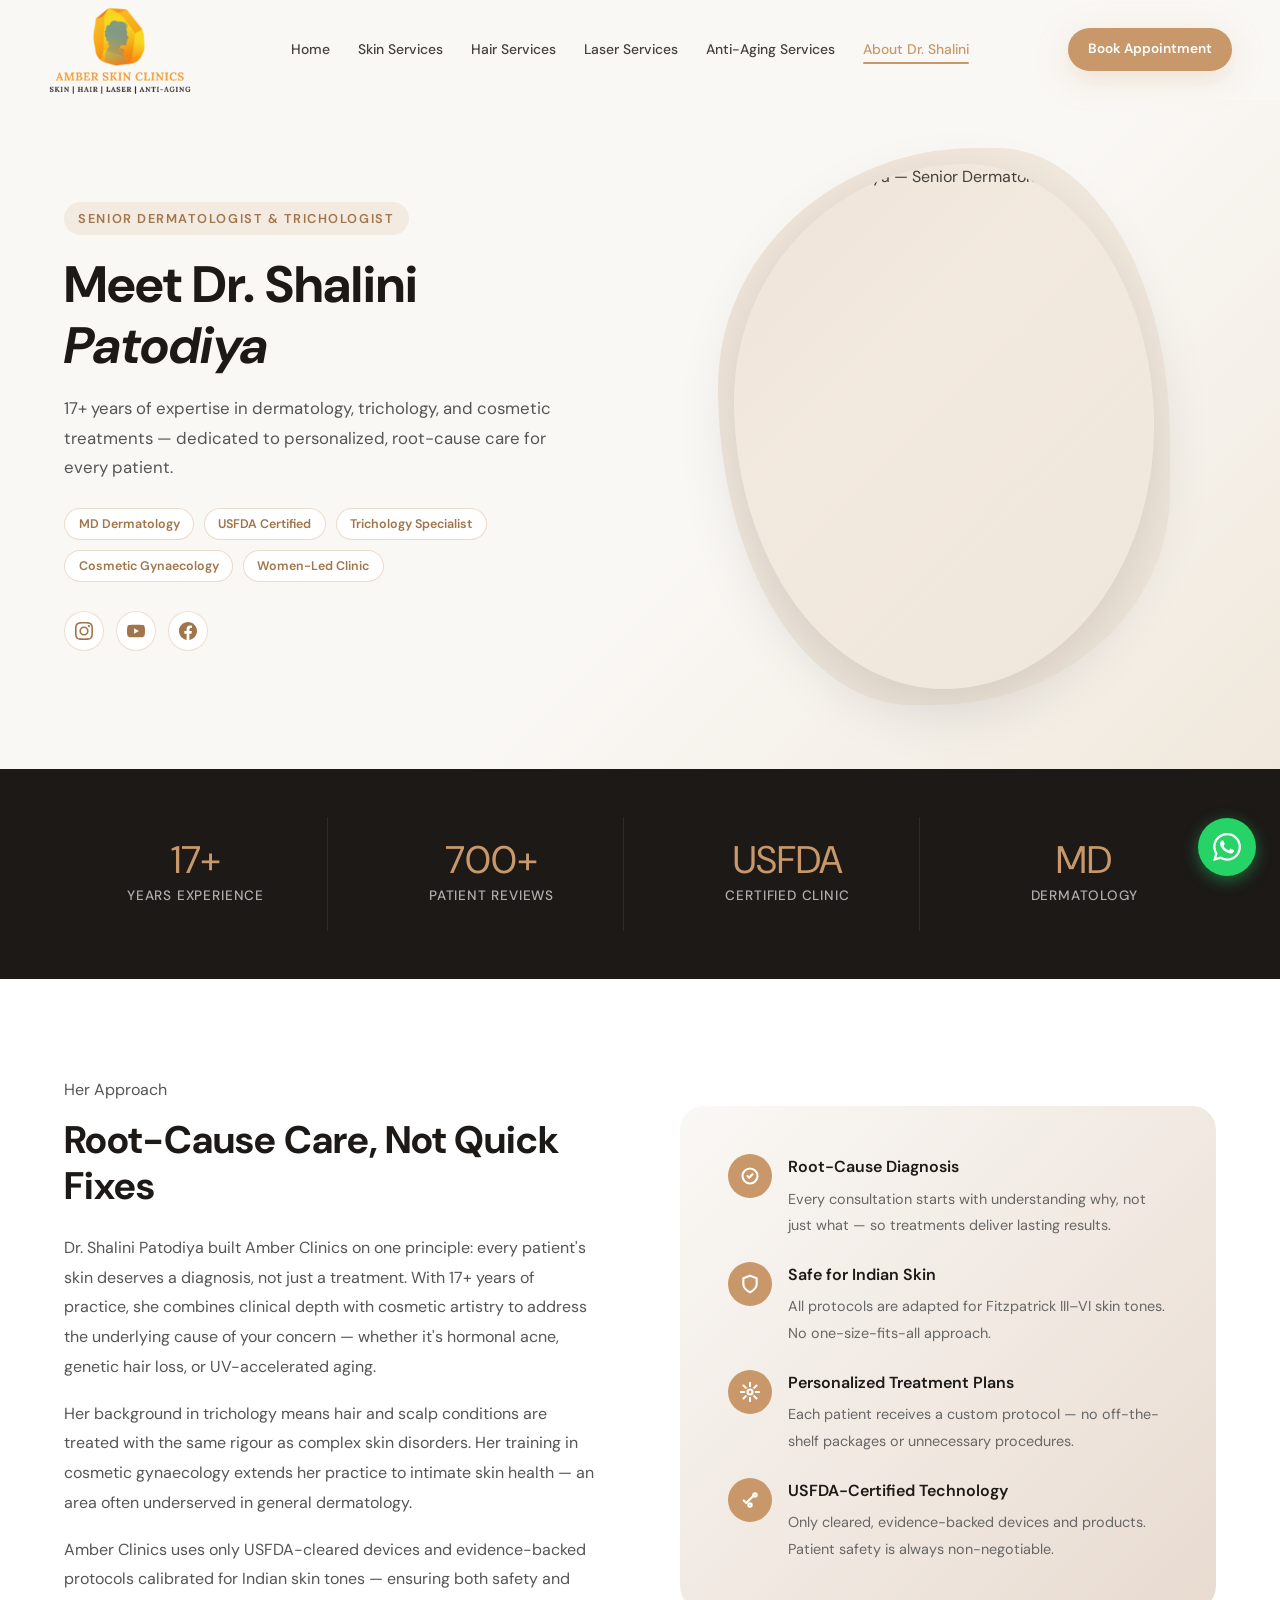
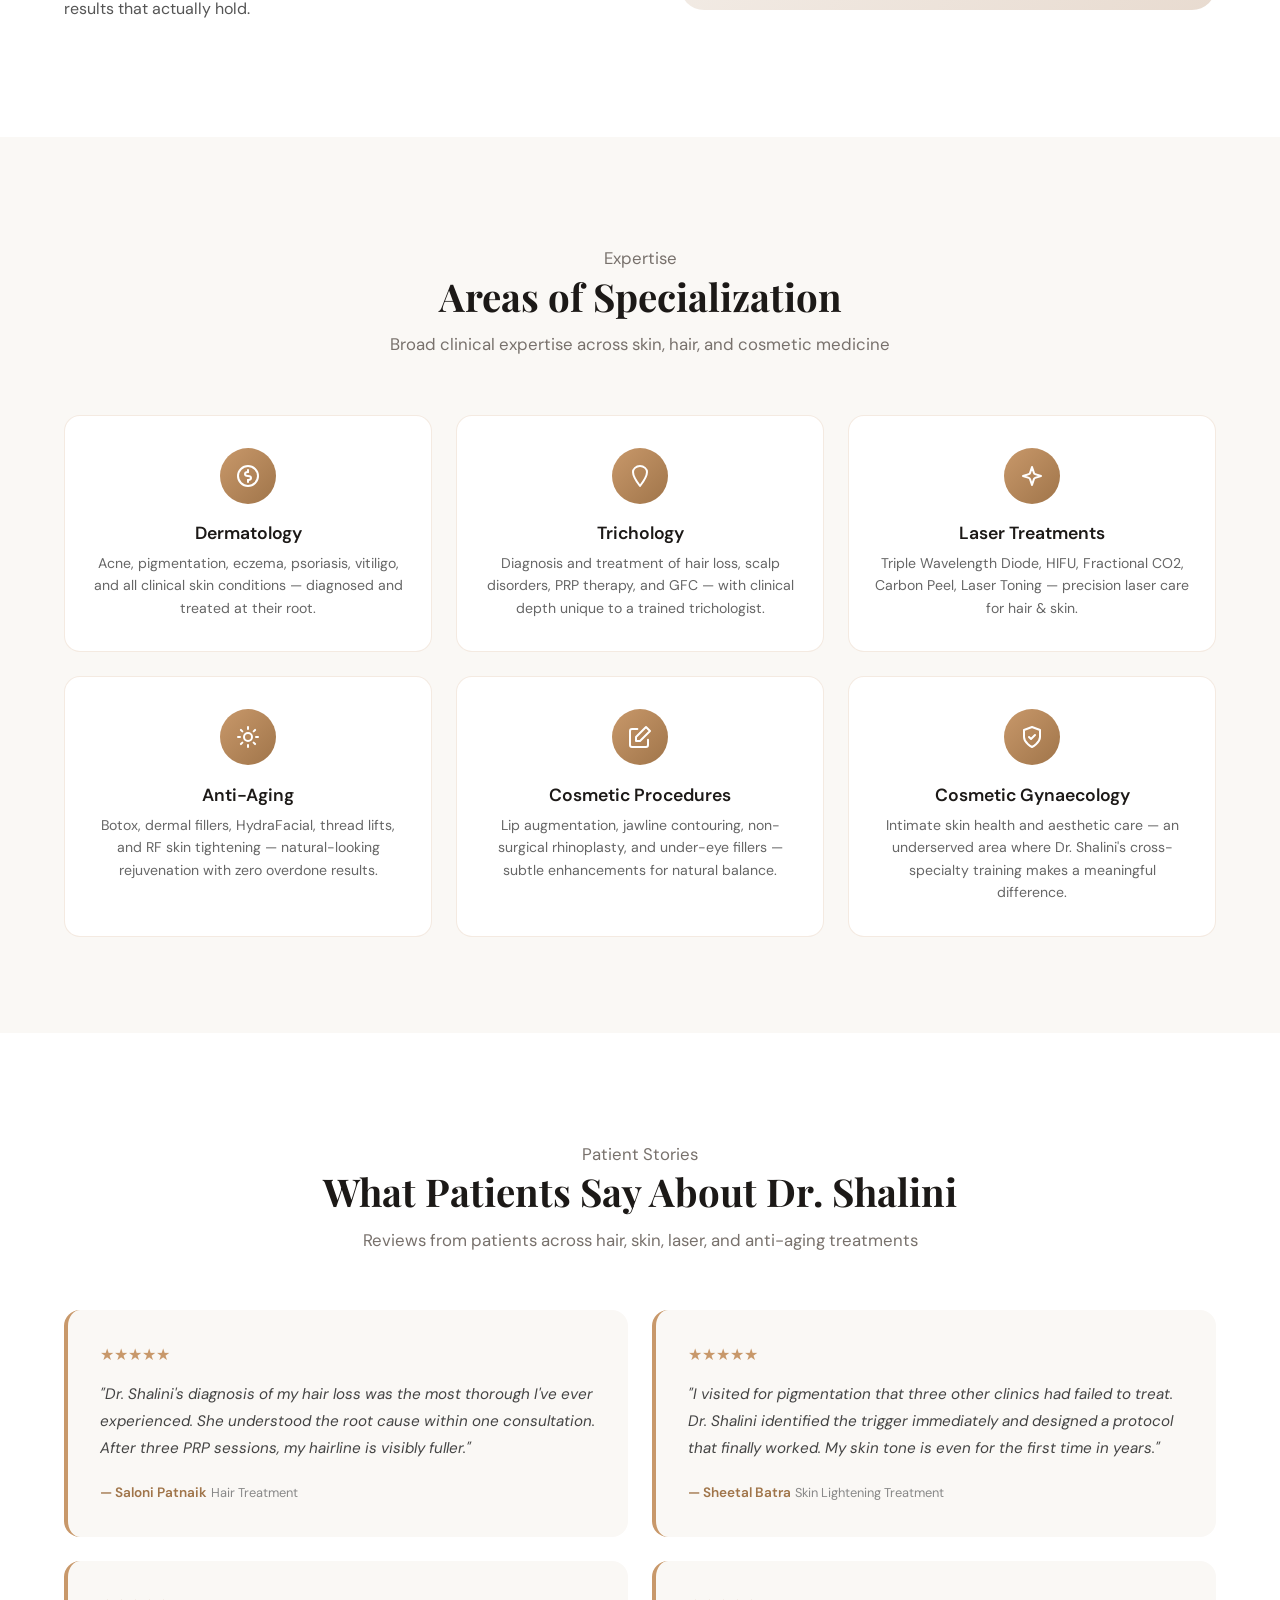
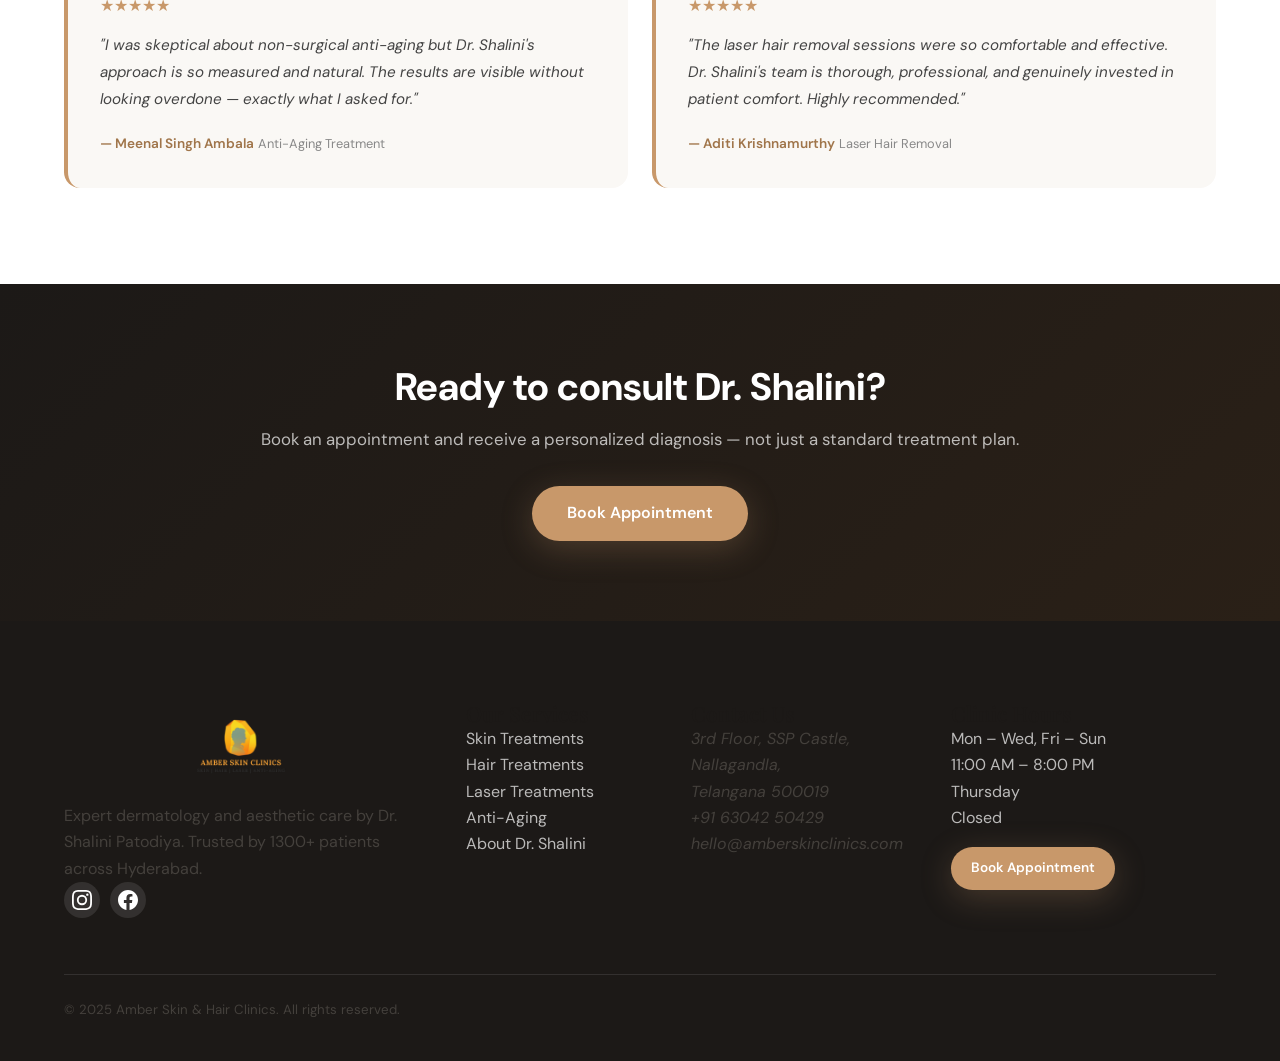
==== about-dr-shalini.html @ f7ef8b4b "Initial upload — Amber Skin & Hair Clinics Website V3 Full website with all HTML pages, Hero Section" ====
<!DOCTYPE html>
<html lang="en">
<head>
  <meta charset="UTF-8" />
  <meta name="viewport" content="width=device-width, initial-scale=1.0" />
  <title>About Dr. Shalini Patodiya — Senior Dermatologist | Amber Skin &amp; Hair Clinics</title>
  <meta name="description" content="Meet Dr. Shalini Patodiya — MD Dermatology, USFDA Certified, 17+ years experience. Senior Dermatologist &amp; Trichologist at Amber Skin &amp; Hair Clinics, Hyderabad." />
  <link rel="preconnect" href="https://fonts.googleapis.com" />
  <link rel="preconnect" href="https://fonts.gstatic.com" crossorigin />
  <link href="https://fonts.googleapis.com/css2?family=Playfair+Display:ital,wght@0,400;0,600;0,700;1,400&family=DM+Sans:wght@300;400;500;600&display=swap" rel="stylesheet" />
  <link rel="stylesheet" href="style.css" />
  <style>
    /* ── About Dr. Shalini page-specific styles ── */
    .about-hero {
      padding: calc(var(--nav-h) + 4rem) 0 5rem;
      background: linear-gradient(135deg, var(--cream) 60%, #f0e8dc 100%);
    }
    .about-hero .container {
      display: grid;
      grid-template-columns: 1fr 1fr;
      gap: 4rem;
      align-items: center;
    }
    .about-hero-text .hero-tag {
      display: inline-block;
      background: rgba(200,152,106,.15);
      color: var(--amber-deep);
      font-size: .8rem;
      font-weight: 600;
      letter-spacing: .12em;
      text-transform: uppercase;
      padding: .35rem .9rem;
      border-radius: 2rem;
      margin-bottom: 1.2rem;
    }
    .about-hero-text h1 {
      font-family: var(--font-heading);
      font-size: clamp(2.2rem, 4vw, 3.2rem);
      color: var(--charcoal);
      line-height: 1.2;
      margin-bottom: 1.1rem;
    }
    .about-hero-text .hero-sub {
      font-size: 1.05rem;
      color: #555;
      line-height: 1.75;
      margin-bottom: 1.6rem;
      max-width: 42ch;
    }
    .about-badges {
      display: flex;
      flex-wrap: wrap;
      gap: .6rem;
      margin-bottom: 1.8rem;
    }
    .about-badge {
      background: var(--white);
      border: 1px solid rgba(200,152,106,.35);
      color: var(--amber-deep);
      font-size: .78rem;
      font-weight: 600;
      padding: .3rem .85rem;
      border-radius: 2rem;
    }
    .about-socials {
      display: flex;
      gap: .75rem;
    }
    .about-socials a {
      display: flex;
      align-items: center;
      justify-content: center;
      width: 40px;
      height: 40px;
      background: var(--white);
      border: 1px solid rgba(200,152,106,.3);
      border-radius: 50%;
      color: var(--amber-deep);
      transition: background .2s, color .2s;
    }
    .about-socials a:hover { background: var(--amber-primary); color: #fff; }
    .about-hero-image {
      display: flex;
      justify-content: center;
    }
    .doctor-organic-frame {
      position: relative;
      width: min(420px, 100%);
    }
    .doctor-organic-frame::before {
      content: '';
      position: absolute;
      inset: -16px;
      background: linear-gradient(135deg, rgba(200,152,106,.22), rgba(200,152,106,.06));
      border-radius: 60% 40% 55% 45% / 45% 55% 40% 60%;
      z-index: 0;
    }
    .doctor-organic-frame img {
      position: relative;
      z-index: 1;
      width: 100%;
      border-radius: 55% 45% 50% 50% / 45% 50% 50% 55%;
      object-fit: cover;
      aspect-ratio: 4/5;
      box-shadow: 0 20px 60px rgba(0,0,0,.12);
    }

    /* Credentials strip */
    .credentials-strip {
      background: var(--charcoal);
      padding: 3rem 0;
    }
    .credentials-grid {
      display: grid;
      grid-template-columns: repeat(4, 1fr);
      gap: 2rem;
      text-align: center;
    }
    .credential-stat {
      color: var(--white);
    }
    .credential-stat .stat-number {
      font-family: var(--font-heading);
      font-size: 2.4rem;
      color: var(--amber-primary);
      line-height: 1;
      margin-bottom: .35rem;
    }
    .credential-stat .stat-label {
      font-size: .85rem;
      color: rgba(255,255,255,.65);
      font-weight: 500;
      letter-spacing: .06em;
      text-transform: uppercase;
    }

    /* Philosophy section */
    .philosophy-section {
      padding: 6rem 0;
      background: var(--white);
    }
    .philosophy-grid {
      display: grid;
      grid-template-columns: 1fr 1fr;
      gap: 5rem;
      align-items: center;
    }
    .philosophy-text h2 {
      font-family: var(--font-heading);
      font-size: clamp(1.8rem, 3vw, 2.5rem);
      color: var(--charcoal);
      margin-bottom: 1.5rem;
    }
    .philosophy-text p {
      color: #555;
      line-height: 1.85;
      margin-bottom: 1.1rem;
    }
    .philosophy-visual {
      background: linear-gradient(135deg, var(--cream), #e8dbd0);
      border-radius: 1.5rem;
      padding: 3rem;
      display: flex;
      flex-direction: column;
      gap: 1.5rem;
    }
    .philosophy-point {
      display: flex;
      gap: 1rem;
      align-items: flex-start;
    }
    .philosophy-point-icon {
      width: 44px;
      height: 44px;
      background: var(--amber-primary);
      border-radius: 50%;
      display: flex;
      align-items: center;
      justify-content: center;
      flex-shrink: 0;
      color: #fff;
      font-size: 1.1rem;
    }
    .philosophy-point-text strong {
      display: block;
      color: var(--charcoal);
      font-weight: 600;
      margin-bottom: .3rem;
    }
    .philosophy-point-text span {
      font-size: .9rem;
      color: #666;
      line-height: 1.6;
    }

    /* Specializations */
    .specializations-section {
      padding: 6rem 0;
      background: var(--cream);
    }
    .specializations-grid {
      display: grid;
      grid-template-columns: repeat(3, 1fr);
      gap: 1.5rem;
      margin-top: 3rem;
    }
    .spec-card {
      background: var(--white);
      border-radius: 1rem;
      padding: 2rem 1.5rem;
      text-align: center;
      border: 1px solid rgba(200,152,106,.2);
      transition: transform .25s, box-shadow .25s;
    }
    .spec-card:hover {
      transform: translateY(-4px);
      box-shadow: 0 12px 32px rgba(200,152,106,.18);
    }
    .spec-icon {
      width: 56px;
      height: 56px;
      background: linear-gradient(135deg, var(--amber-primary), var(--amber-deep));
      border-radius: 50%;
      display: flex;
      align-items: center;
      justify-content: center;
      margin: 0 auto 1.2rem;
      color: #fff;
    }
    .spec-card h3 {
      font-family: var(--font-heading);
      font-size: 1.1rem;
      color: var(--charcoal);
      margin-bottom: .5rem;
    }
    .spec-card p {
      font-size: .88rem;
      color: #666;
      line-height: 1.6;
    }

    /* About reviews */
    .about-reviews-section {
      padding: 6rem 0;
      background: var(--white);
    }
    .about-reviews-grid {
      display: grid;
      grid-template-columns: repeat(2, 1fr);
      gap: 1.5rem;
      margin-top: 3rem;
    }
    .about-review-card {
      background: var(--cream);
      border-radius: 1rem;
      padding: 2rem;
      border-left: 4px solid var(--amber-primary);
    }
    .about-review-card .review-stars { color: var(--amber-primary); font-size: 1rem; margin-bottom: .75rem; }
    .about-review-card blockquote { font-size: .95rem; color: #444; line-height: 1.8; font-style: italic; margin-bottom: 1rem; }
    .about-review-card cite { font-size: .85rem; color: var(--amber-deep); font-weight: 600; font-style: normal; }
    .about-review-card .review-treatment { font-size: .8rem; color: #888; }

    /* About CTA */
    .about-cta {
      background: linear-gradient(135deg, #1C1917 0%, #2a2017 100%);
      padding: 5rem 0;
      text-align: center;
    }
    .about-cta h2 {
      font-family: var(--font-heading);
      font-size: clamp(1.8rem, 3vw, 2.5rem);
      color: var(--white);
      margin-bottom: 1rem;
    }
    .about-cta p { color: rgba(255,255,255,.7); margin-bottom: 2rem; font-size: 1.05rem; }
    .about-cta .btn-primary { background: var(--amber-primary); color: #fff; }
    .about-cta .btn-primary:hover { background: var(--amber-deep); }

    /* Responsive */
    @media (max-width: 992px) {
      .about-hero .container,
      .philosophy-grid { grid-template-columns: 1fr; gap: 3rem; }
      .about-hero-image { order: -1; }
      .credentials-grid { grid-template-columns: repeat(2, 1fr); }
      .specializations-grid { grid-template-columns: repeat(2, 1fr); }
      .about-reviews-grid { grid-template-columns: 1fr; }
    }
    @media (max-width: 600px) {
      .credentials-grid { grid-template-columns: repeat(2, 1fr); gap: 1.5rem; }
      .specializations-grid { grid-template-columns: 1fr; }
    }
  </style>
</head>
<body>

  <!-- ===== NAVBAR ===== -->
  <nav class="navbar" id="navbar" role="navigation" aria-label="Main navigation">
    <div class="container nav-inner">
      <a href="index.html" class="nav-logo" aria-label="Amber Clinics — Home">
        <img src="images/clinic-logo.png" alt="Amber Skin Clinics" style="height:144px;width:auto;" onerror="this.style.display='none';this.nextElementSibling.style.display='block'" />
        <span class="logo-text-fallback" style="display:none">Amber Clinics</span>
      </a>
      <ul class="nav-links" role="list">
        <li><a href="index.html">Home</a></li>
        <li><a href="skin-services.html">Skin Services</a></li>
        <li><a href="hair-services.html">Hair Services</a></li>
        <li><a href="laser-services.html">Laser Services</a></li>
        <li><a href="anti-aging.html">Anti-Aging Services</a></li>
        <li><a href="about-dr-shalini.html" class="active" aria-current="page">About Dr. Shalini</a></li>
      </ul>
      <div class="nav-right">
        <a href="book-appointment.html" class="btn btn-primary btn-sm">Book Appointment</a>
      </div>
      <button class="hamburger" id="hamburger" aria-label="Toggle menu" aria-expanded="false">
        <span></span><span></span><span></span>
      </button>
    </div>
    <div id="mobile-menu" class="mobile-menu">
      <a href="index.html">Home</a>
      <a href="skin-services.html">Skin Services</a>
      <a href="hair-services.html">Hair Services</a>
      <a href="laser-services.html">Laser Services</a>
      <a href="anti-aging.html">Anti-Aging Services</a>
      <a href="about-dr-shalini.html" class="active">About Dr. Shalini</a>
      <a href="book-appointment.html" class="btn btn-primary">Book Appointment</a>
    </div>
  </nav>

  <!-- ===== HERO ===== -->
  <section class="about-hero" aria-label="About Dr. Shalini hero">
    <div class="container">
      <div class="about-hero-text">
        <span class="hero-tag">Senior Dermatologist &amp; Trichologist</span>
        <h1>Meet Dr. Shalini<br><em>Patodiya</em></h1>
        <p class="hero-sub">17+ years of expertise in dermatology, trichology, and cosmetic treatments — dedicated to personalized, root-cause care for every patient.</p>
        <div class="about-badges" aria-label="Credentials">
          <span class="about-badge">MD Dermatology</span>
          <span class="about-badge">USFDA Certified</span>
          <span class="about-badge">Trichology Specialist</span>
          <span class="about-badge">Cosmetic Gynaecology</span>
          <span class="about-badge">Women-Led Clinic</span>
        </div>
        <div class="about-socials" aria-label="Social media">
          <a href="https://www.instagram.com/dr.shalini_patodiya/" target="_blank" rel="noopener noreferrer" aria-label="Instagram">
            <svg width="18" height="18" viewBox="0 0 24 24" fill="currentColor" aria-hidden="true"><path d="M12 2.163c3.204 0 3.584.012 4.85.07 3.252.148 4.771 1.691 4.919 4.919.058 1.265.069 1.645.069 4.849 0 3.205-.012 3.584-.069 4.849-.149 3.225-1.664 4.771-4.919 4.919-1.266.058-1.644.07-4.85.07-3.204 0-3.584-.012-4.849-.07-3.26-.149-4.771-1.699-4.919-4.92-.058-1.265-.07-1.644-.07-4.849 0-3.204.013-3.583.07-4.849.149-3.227 1.664-4.771 4.919-4.919 1.266-.057 1.645-.069 4.849-.069zM12 0C8.741 0 8.333.014 7.053.072 2.695.272.273 2.69.073 7.052.014 8.333 0 8.741 0 12c0 3.259.014 3.668.072 4.948.2 4.358 2.618 6.78 6.98 6.98C8.333 23.986 8.741 24 12 24c3.259 0 3.668-.014 4.948-.072 4.354-.2 6.782-2.618 6.979-6.98.059-1.28.073-1.689.073-4.948 0-3.259-.014-3.667-.072-4.947-.196-4.354-2.617-6.78-6.979-6.98C15.668.014 15.259 0 12 0zm0 5.838a6.162 6.162 0 100 12.324 6.162 6.162 0 000-12.324zM12 16a4 4 0 110-8 4 4 0 010 8zm6.406-11.845a1.44 1.44 0 100 2.881 1.44 1.44 0 000-2.881z"/></svg>
          </a>
          <a href="https://www.youtube.com/@dr.shalinipatodiya" target="_blank" rel="noopener noreferrer" aria-label="YouTube">
            <svg width="18" height="18" viewBox="0 0 24 24" fill="currentColor" aria-hidden="true"><path d="M23.498 6.186a3.016 3.016 0 00-2.122-2.136C19.505 3.545 12 3.545 12 3.545s-7.505 0-9.377.505A3.017 3.017 0 00.502 6.186C0 8.07 0 12 0 12s0 3.93.502 5.814a3.016 3.016 0 002.122 2.136c1.871.505 9.376.505 9.376.505s7.505 0 9.377-.505a3.015 3.015 0 002.122-2.136C24 15.93 24 12 24 12s0-3.93-.502-5.814zM9.545 15.568V8.432L15.818 12l-6.273 3.568z"/></svg>
          </a>
          <a href="https://www.facebook.com/profile.php?id=100063707546197" target="_blank" rel="noopener noreferrer" aria-label="Facebook">
            <svg width="18" height="18" viewBox="0 0 24 24" fill="currentColor" aria-hidden="true"><path d="M24 12.073c0-6.627-5.373-12-12-12s-12 5.373-12 12c0 5.99 4.388 10.954 10.125 11.854v-8.385H7.078v-3.47h3.047V9.43c0-3.007 1.792-4.669 4.533-4.669 1.312 0 2.686.235 2.686.235v2.953H15.83c-1.491 0-1.956.925-1.956 1.874v2.25h3.328l-.532 3.47h-2.796v8.385C19.612 23.027 24 18.062 24 12.073z"/></svg>
          </a>
        </div>
      </div>
      <div class="about-hero-image">
        <div class="doctor-organic-frame">
          <img src="images/Shalini Image.png" alt="Dr. Shalini Patodiya — Senior Dermatologist at Amber Clinics" loading="eager" />
        </div>
      </div>
    </div>
  </section>

  <!-- ===== CREDENTIALS STRIP ===== -->
  <section class="credentials-strip" aria-label="Dr. Shalini credentials">
    <div class="container">
      <div class="credentials-grid">
        <div class="credential-stat">
          <div class="stat-number">17+</div>
          <div class="stat-label">Years Experience</div>
        </div>
        <div class="credential-stat">
          <div class="stat-number">700+</div>
          <div class="stat-label">Patient Reviews</div>
        </div>
        <div class="credential-stat">
          <div class="stat-number">USFDA</div>
          <div class="stat-label">Certified Clinic</div>
        </div>
        <div class="credential-stat">
          <div class="stat-number">MD</div>
          <div class="stat-label">Dermatology</div>
        </div>
      </div>
    </div>
  </section>

  <!-- ===== HER PHILOSOPHY ===== -->
  <section class="philosophy-section" aria-labelledby="philosophy-heading">
    <div class="container">
      <div class="philosophy-grid">
        <div class="philosophy-text">
          <p class="section-tag" style="margin-bottom:.75rem">Her Approach</p>
          <h2 id="philosophy-heading">Root-Cause Care, Not Quick Fixes</h2>
          <p>Dr. Shalini Patodiya built Amber Clinics on one principle: every patient's skin deserves a diagnosis, not just a treatment. With 17+ years of practice, she combines clinical depth with cosmetic artistry to address the underlying cause of your concern — whether it's hormonal acne, genetic hair loss, or UV-accelerated aging.</p>
          <p>Her background in trichology means hair and scalp conditions are treated with the same rigour as complex skin disorders. Her training in cosmetic gynaecology extends her practice to intimate skin health — an area often underserved in general dermatology.</p>
          <p>Amber Clinics uses only USFDA-cleared devices and evidence-backed protocols calibrated for Indian skin tones — ensuring both safety and results that actually hold.</p>
        </div>
        <div class="philosophy-visual" aria-label="Care principles">
          <div class="philosophy-point">
            <div class="philosophy-point-icon" aria-hidden="true">
              <svg width="20" height="20" viewBox="0 0 24 24" fill="none" stroke="currentColor" stroke-width="2.5" stroke-linecap="round" stroke-linejoin="round"><path d="M9 12l2 2 4-4"/><path d="M21 12a9 9 0 11-18 0 9 9 0 0118 0z"/></svg>
            </div>
            <div class="philosophy-point-text">
              <strong>Root-Cause Diagnosis</strong>
              <span>Every consultation starts with understanding why, not just what — so treatments deliver lasting results.</span>
            </div>
          </div>
          <div class="philosophy-point">
            <div class="philosophy-point-icon" aria-hidden="true">
              <svg width="20" height="20" viewBox="0 0 24 24" fill="none" stroke="currentColor" stroke-width="2.5" stroke-linecap="round" stroke-linejoin="round"><path d="M12 22s8-4 8-10V5l-8-3-8 3v7c0 6 8 10 8 10z"/></svg>
            </div>
            <div class="philosophy-point-text">
              <strong>Safe for Indian Skin</strong>
              <span>All protocols are adapted for Fitzpatrick III–VI skin tones. No one-size-fits-all approach.</span>
            </div>
          </div>
          <div class="philosophy-point">
            <div class="philosophy-point-icon" aria-hidden="true">
              <svg width="20" height="20" viewBox="0 0 24 24" fill="none" stroke="currentColor" stroke-width="2.5" stroke-linecap="round" stroke-linejoin="round"><circle cx="12" cy="12" r="3"/><path d="M12 1v4M12 19v4M4.22 4.22l2.83 2.83M16.95 16.95l2.83 2.83M1 12h4M19 12h4M4.22 19.78l2.83-2.83M16.95 7.05l2.83-2.83"/></svg>
            </div>
            <div class="philosophy-point-text">
              <strong>Personalized Treatment Plans</strong>
              <span>Each patient receives a custom protocol — no off-the-shelf packages or unnecessary procedures.</span>
            </div>
          </div>
          <div class="philosophy-point">
            <div class="philosophy-point-icon" aria-hidden="true">
              <svg width="20" height="20" viewBox="0 0 24 24" fill="none" stroke="currentColor" stroke-width="2.5" stroke-linecap="round" stroke-linejoin="round"><path d="M4.5 12.5l3 3 9-9"/><path d="M20 6a2 2 0 11-4 0 2 2 0 014 0z"/><path d="M14 18a2 2 0 11-4 0 2 2 0 014 0z"/></svg>
            </div>
            <div class="philosophy-point-text">
              <strong>USFDA-Certified Technology</strong>
              <span>Only cleared, evidence-backed devices and products. Patient safety is always non-negotiable.</span>
            </div>
          </div>
        </div>
      </div>
    </div>
  </section>

  <!-- ===== SPECIALIZATIONS ===== -->
  <section class="specializations-section" aria-labelledby="spec-heading">
    <div class="container">
      <div class="section-header">
        <p class="section-tag">Expertise</p>
        <h2 id="spec-heading">Areas of Specialization</h2>
        <p class="section-sub">Broad clinical expertise across skin, hair, and cosmetic medicine</p>
      </div>
      <div class="specializations-grid">

        <div class="spec-card fade-up">
          <div class="spec-icon" aria-hidden="true">
            <svg width="24" height="24" viewBox="0 0 24 24" fill="none" stroke="currentColor" stroke-width="2" stroke-linecap="round" stroke-linejoin="round"><path d="M12 22C6.5 22 2 17.5 2 12S6.5 2 12 2s10 4.5 10 10-4.5 10-10 10z"/><path d="M12 8c-1.5 0-3 .5-3 2s1.5 2 3 2 3 .5 3 2-1.5 2-3 2"/><path d="M12 6v2M12 16v2"/></svg>
          </div>
          <h3>Dermatology</h3>
          <p>Acne, pigmentation, eczema, psoriasis, vitiligo, and all clinical skin conditions — diagnosed and treated at their root.</p>
        </div>

        <div class="spec-card fade-up">
          <div class="spec-icon" aria-hidden="true">
            <svg width="24" height="24" viewBox="0 0 24 24" fill="none" stroke="currentColor" stroke-width="2" stroke-linecap="round" stroke-linejoin="round"><path d="M12 2C8 2 5 5 5 8c0 5 7 14 7 14s7-9 7-14c0-3-3-6-7-6z"/></svg>
          </div>
          <h3>Trichology</h3>
          <p>Diagnosis and treatment of hair loss, scalp disorders, PRP therapy, and GFC — with clinical depth unique to a trained trichologist.</p>
        </div>

        <div class="spec-card fade-up">
          <div class="spec-icon" aria-hidden="true">
            <svg width="24" height="24" viewBox="0 0 24 24" fill="none" stroke="currentColor" stroke-width="2" stroke-linecap="round" stroke-linejoin="round"><path d="M12 3l1.912 5.813a2 2 0 001.272 1.272L21 12l-5.816 1.916a2 2 0 00-1.272 1.272L12 21l-1.912-5.812a2 2 0 00-1.272-1.272L3 12l5.816-1.916a2 2 0 001.272-1.272L12 3z"/></svg>
          </div>
          <h3>Laser Treatments</h3>
          <p>Triple Wavelength Diode, HIFU, Fractional CO2, Carbon Peel, Laser Toning — precision laser care for hair &amp; skin.</p>
        </div>

        <div class="spec-card fade-up">
          <div class="spec-icon" aria-hidden="true">
            <svg width="24" height="24" viewBox="0 0 24 24" fill="none" stroke="currentColor" stroke-width="2" stroke-linecap="round" stroke-linejoin="round"><circle cx="12" cy="12" r="4"/><path d="M12 2v2M12 20v2M4.93 4.93l1.41 1.41M17.66 17.66l1.41 1.41M2 12h2M20 12h2M6.34 17.66l-1.41 1.41M19.07 4.93l-1.41 1.41"/></svg>
          </div>
          <h3>Anti-Aging</h3>
          <p>Botox, dermal fillers, HydraFacial, thread lifts, and RF skin tightening — natural-looking rejuvenation with zero overdone results.</p>
        </div>

        <div class="spec-card fade-up">
          <div class="spec-icon" aria-hidden="true">
            <svg width="24" height="24" viewBox="0 0 24 24" fill="none" stroke="currentColor" stroke-width="2" stroke-linecap="round" stroke-linejoin="round"><path d="M20 14.66V20a2 2 0 01-2 2H4a2 2 0 01-2-2V6a2 2 0 012-2h5.34"/><polygon points="18 2 22 6 12 16 8 16 8 12 18 2"/></svg>
          </div>
          <h3>Cosmetic Procedures</h3>
          <p>Lip augmentation, jawline contouring, non-surgical rhinoplasty, and under-eye fillers — subtle enhancements for natural balance.</p>
        </div>

        <div class="spec-card fade-up">
          <div class="spec-icon" aria-hidden="true">
            <svg width="24" height="24" viewBox="0 0 24 24" fill="none" stroke="currentColor" stroke-width="2" stroke-linecap="round" stroke-linejoin="round"><path d="M12 22s8-4 8-10V5l-8-3-8 3v7c0 6 8 10 8 10z"/><path d="M9 12l2 2 4-4"/></svg>
          </div>
          <h3>Cosmetic Gynaecology</h3>
          <p>Intimate skin health and aesthetic care — an underserved area where Dr. Shalini's cross-specialty training makes a meaningful difference.</p>
        </div>

      </div>
    </div>
  </section>

  <!-- ===== PATIENT REVIEWS ===== -->
  <section class="about-reviews-section" aria-labelledby="about-reviews-heading">
    <div class="container">
      <div class="section-header">
        <p class="section-tag">Patient Stories</p>
        <h2 id="about-reviews-heading">What Patients Say About Dr. Shalini</h2>
        <p class="section-sub">Reviews from patients across hair, skin, laser, and anti-aging treatments</p>
      </div>
      <div class="about-reviews-grid">

        <div class="about-review-card fade-up">
          <div class="review-stars" aria-label="5 stars">★★★★★</div>
          <blockquote>"Dr. Shalini's diagnosis of my hair loss was the most thorough I've ever experienced. She understood the root cause within one consultation. After three PRP sessions, my hairline is visibly fuller."</blockquote>
          <cite>— Saloni Patnaik</cite>
          <span class="review-treatment">Hair Treatment</span>
        </div>

        <div class="about-review-card fade-up">
          <div class="review-stars" aria-label="5 stars">★★★★★</div>
          <blockquote>"I visited for pigmentation that three other clinics had failed to treat. Dr. Shalini identified the trigger immediately and designed a protocol that finally worked. My skin tone is even for the first time in years."</blockquote>
          <cite>— Sheetal Batra</cite>
          <span class="review-treatment">Skin Lightening Treatment</span>
        </div>

        <div class="about-review-card fade-up">
          <div class="review-stars" aria-label="5 stars">★★★★★</div>
          <blockquote>"I was skeptical about non-surgical anti-aging but Dr. Shalini's approach is so measured and natural. The results are visible without looking overdone — exactly what I asked for."</blockquote>
          <cite>— Meenal Singh Ambala</cite>
          <span class="review-treatment">Anti-Aging Treatment</span>
        </div>

        <div class="about-review-card fade-up">
          <div class="review-stars" aria-label="5 stars">★★★★★</div>
          <blockquote>"The laser hair removal sessions were so comfortable and effective. Dr. Shalini's team is thorough, professional, and genuinely invested in patient comfort. Highly recommended."</blockquote>
          <cite>— Aditi Krishnamurthy</cite>
          <span class="review-treatment">Laser Hair Removal</span>
        </div>

      </div>
    </div>
  </section>

  <!-- ===== CTA ===== -->
  <section class="about-cta" aria-label="Book a consultation with Dr. Shalini">
    <div class="container">
      <h2>Ready to consult Dr. Shalini?</h2>
      <p>Book an appointment and receive a personalized diagnosis — not just a standard treatment plan.</p>
      <a href="book-appointment.html" class="btn btn-primary" style="font-size:1rem;padding:.9rem 2.2rem">Book Appointment</a>
    </div>
  </section>

  <!-- ===== FOOTER ===== -->
  <footer class="site-footer" role="contentinfo">
    <div class="container">
      <div class="footer-grid">
        <div class="footer-brand">
          <img src="images/clinic-logo.png" alt="Amber Skin Clinics" style="height:90px;width:auto;display:block;margin:0 auto 12px;" onerror="this.style.display='none';this.nextElementSibling.style.display='block'" />
          <p class="logo-text-fallback footer-logo-fallback" style="display:none">Amber Clinics</p>
          <p>Expert dermatology and aesthetic care by Dr. Shalini Patodiya. Trusted by 1300+ patients across Hyderabad.</p>
          <div class="footer-socials" aria-label="Social media links">
            <a href="https://www.instagram.com/dr.shalini_patodiya/" target="_blank" rel="noopener noreferrer" aria-label="Instagram">
              <svg width="20" height="20" viewBox="0 0 24 24" fill="currentColor" aria-hidden="true"><path d="M12 2.163c3.204 0 3.584.012 4.85.07 3.252.148 4.771 1.691 4.919 4.919.058 1.265.069 1.645.069 4.849 0 3.205-.012 3.584-.069 4.849-.149 3.225-1.664 4.771-4.919 4.919-1.266.058-1.644.07-4.85.07-3.204 0-3.584-.012-4.849-.07-3.26-.149-4.771-1.699-4.919-4.92-.058-1.265-.07-1.644-.07-4.849 0-3.204.013-3.583.07-4.849.149-3.227 1.664-4.771 4.919-4.919 1.266-.057 1.645-.069 4.849-.069zM12 0C8.741 0 8.333.014 7.053.072 2.695.272.273 2.69.073 7.052.014 8.333 0 8.741 0 12c0 3.259.014 3.668.072 4.948.2 4.358 2.618 6.78 6.98 6.98C8.333 23.986 8.741 24 12 24c3.259 0 3.668-.014 4.948-.072 4.354-.2 6.782-2.618 6.979-6.98.059-1.28.073-1.689.073-4.948 0-3.259-.014-3.667-.072-4.947-.196-4.354-2.617-6.78-6.979-6.98C15.668.014 15.259 0 12 0zm0 5.838a6.162 6.162 0 100 12.324 6.162 6.162 0 000-12.324zM12 16a4 4 0 110-8 4 4 0 010 8zm6.406-11.845a1.44 1.44 0 100 2.881 1.44 1.44 0 000-2.881z"/></svg>
            </a>
            <a href="https://www.facebook.com/profile.php?id=100063707546197" target="_blank" rel="noopener noreferrer" aria-label="Facebook">
              <svg width="20" height="20" viewBox="0 0 24 24" fill="currentColor" aria-hidden="true"><path d="M24 12.073c0-6.627-5.373-12-12-12s-12 5.373-12 12c0 5.99 4.388 10.954 10.125 11.854v-8.385H7.078v-3.47h3.047V9.43c0-3.007 1.792-4.669 4.533-4.669 1.312 0 2.686.235 2.686.235v2.953H15.83c-1.491 0-1.956.925-1.956 1.874v2.25h3.328l-.532 3.47h-2.796v8.385C19.612 23.027 24 18.062 24 12.073z"/></svg>
            </a>
          </div>
        </div>
        <div class="footer-nav" aria-labelledby="footer-nav-about-label">
          <h3 id="footer-nav-about-label">Our Services</h3>
          <ul role="list">
            <li><a href="skin-services.html">Skin Treatments</a></li>
            <li><a href="hair-services.html">Hair Treatments</a></li>
            <li><a href="laser-services.html">Laser Treatments</a></li>
            <li><a href="anti-aging.html">Anti-Aging</a></li>
            <li><a href="about-dr-shalini.html">About Dr. Shalini</a></li>
          </ul>
        </div>
        <div class="footer-contact" aria-labelledby="footer-contact-about-label">
          <h3 id="footer-contact-about-label">Contact Us</h3>
          <address>
            <p>3rd Floor, SSP Castle, Nallagandla,<br>Telangana 500019</p>
            <p><a href="tel:+916304250429">+91 63042 50429</a></p>
            <p><a href="mailto:hello@amberskinclinics.com">hello@amberskinclinics.com</a></p>
          </address>
        </div>
        <div class="footer-hours" aria-labelledby="footer-hours-about-label">
          <h3 id="footer-hours-about-label">Clinic Hours</h3>
          <dl>
            <dt>Mon – Wed, Fri – Sun</dt>
            <dd>11:00 AM – 8:00 PM</dd>
            <dt>Thursday</dt>
            <dd>Closed</dd>
          </dl>
          <a href="book-appointment.html" class="btn btn-primary btn-sm" style="margin-top:1rem">Book Appointment</a>
        </div>
      </div>
      <div class="footer-bottom">
        <p>&copy; 2025 Amber Skin &amp; Hair Clinics. All rights reserved.</p>
      </div>
    </div>
  </footer>

  <!-- ===== WHATSAPP FLOAT ===== -->
  <a href="https://wa.me/916304250429?text=Hi%2C%20I'd%20like%20to%20book%20an%20appointment" class="whatsapp-float" target="_blank" rel="noopener noreferrer" aria-label="Chat with us on WhatsApp">
    <svg width="28" height="28" viewBox="0 0 24 24" fill="currentColor" aria-hidden="true"><path d="M17.472 14.382c-.297-.149-1.758-.867-2.03-.967-.273-.099-.471-.148-.67.15-.197.297-.767.966-.94 1.164-.173.199-.347.223-.644.075-.297-.15-1.255-.463-2.39-1.475-.883-.788-1.48-1.761-1.653-2.059-.173-.297-.018-.458.13-.606.134-.133.298-.347.446-.52.149-.174.198-.298.298-.497.099-.198.05-.371-.025-.52-.075-.149-.669-1.612-.916-2.207-.242-.579-.487-.5-.669-.51-.173-.008-.371-.01-.57-.01-.198 0-.52.074-.792.372-.272.297-1.04 1.016-1.04 2.479 0 1.462 1.065 2.875 1.213 3.074.149.198 2.096 3.2 5.077 4.487.709.306 1.262.489 1.694.625.712.227 1.36.195 1.871.118.571-.085 1.758-.719 2.006-1.413.248-.694.248-1.289.173-1.413-.074-.124-.272-.198-.57-.347m-5.421 7.403h-.004a9.87 9.87 0 01-5.031-1.378l-.361-.214-3.741.982.998-3.648-.235-.374a9.86 9.86 0 01-1.51-5.26c.001-5.45 4.436-9.884 9.888-9.884 2.64 0 5.122 1.03 6.988 2.898a9.825 9.825 0 012.893 6.994c-.003 5.45-4.437 9.884-9.885 9.884m8.413-18.297A11.815 11.815 0 0012.05 0C5.495 0 .16 5.335.157 11.892c0 2.096.547 4.142 1.588 5.945L.057 24l6.305-1.654a11.882 11.882 0 005.683 1.448h.005c6.554 0 11.89-5.335 11.893-11.893a11.821 11.821 0 00-3.48-8.413z"/></svg>
  </a>

  <script>
    // Navbar scroll effect
    const navbar = document.getElementById('navbar');
    window.addEventListener('scroll', () => {
      navbar.classList.toggle('scrolled', window.scrollY > 40);
    }, { passive: true });

    // Hamburger menu
    const hamburger = document.getElementById('hamburger');
    const mobileMenu = document.getElementById('mobile-menu');
    hamburger?.addEventListener('click', () => {
      const isOpen = hamburger.classList.toggle('open');
      hamburger.setAttribute('aria-expanded', String(isOpen));
      mobileMenu.classList.toggle('open', isOpen);
    });
    mobileMenu?.querySelectorAll('a').forEach(link => {
      link.addEventListener('click', () => {
        hamburger.classList.remove('open');
        hamburger.setAttribute('aria-expanded', 'false');
        mobileMenu.classList.remove('open');
      });
    });

    // Scroll fade-up animation
    const fadeEls = document.querySelectorAll('.fade-up');
    if ('IntersectionObserver' in window) {
      const io = new IntersectionObserver((entries) => {
        entries.forEach(entry => {
          if (entry.isIntersecting) { entry.target.classList.add('visible'); io.unobserve(entry.target); }
        });
      }, { threshold: 0.08 });
      fadeEls.forEach(el => io.observe(el));
    } else {
      fadeEls.forEach(el => el.classList.add('visible'));
    }
  </script>
</body>
</html>
---- style.css ----
/* ===========================
   AMBER CLINICS — SHARED CSS
   Website V3
=========================== */

:root {
  --amber-primary: #C8986A;
  --amber-deep: #A0754A;
  --amber-light: #F5EAD9;
  --amber-glow: rgba(200,152,106,0.15);
  --cream: #FAF8F5;
  --cream-dark: #F2EDE6;
  --rose-accent: #9E6B6B;
  --rose-light: #F0E0E0;
  --charcoal: #1C1917;
  --charcoal-mid: #292524;
  --body-text: #44403C;
  --muted: #78716C;
  --muted-light: #A8A29E;
  --success: #4CAF7D;
  --whatsapp: #25D366;
  --border: #E8DDD4;
  --border-dark: #D4C4B4;
  --white: #FFFFFF;
  --shadow-sm: 0 2px 8px rgba(28,25,23,0.06);
  --shadow-md: 0 4px 20px rgba(28,25,23,0.10);
  --shadow-lg: 0 8px 40px rgba(28,25,23,0.14);
  --shadow-amber: 0 8px 32px rgba(200,152,106,0.25);
  --radius-sm: 8px;
  --radius-md: 16px;
  --radius-lg: 24px;
  --radius-full: 9999px;
  --nav-h: 100px;
  --transition: 0.28s cubic-bezier(0.4,0,0.2,1);
}

*, *::before, *::after { box-sizing: border-box; margin: 0; padding: 0; }
html { scroll-behavior: smooth; font-size: 16px; }
body { font-family: 'DM Sans', -apple-system, sans-serif; background: var(--cream); color: var(--body-text); line-height: 1.65; overflow-x: hidden; }
img { max-width: 100%; display: block; }
a { text-decoration: none; color: inherit; }
button { cursor: pointer; border: none; background: none; font-family: inherit; }
ul { list-style: none; }

.playfair { font-family: 'Playfair Display', Georgia, serif; }
h1, h2, h3 { font-family: 'Playfair Display', Georgia, serif; color: var(--charcoal); line-height: 1.2; }
h1 { font-size: clamp(2.2rem, 4.5vw, 3.6rem); font-weight: 700; }
h2 { font-size: clamp(1.8rem, 3vw, 2.6rem); font-weight: 700; }
h3 { font-size: clamp(1.05rem, 2vw, 1.3rem); font-weight: 600; }
p { color: var(--body-text); }
.section-label { font-family: 'DM Sans', sans-serif; font-size: 0.72rem; font-weight: 600; letter-spacing: 0.16em; text-transform: uppercase; color: var(--amber-primary); display: inline-block; margin-bottom: 12px; }

/* === BUTTONS === */
.btn { display: inline-flex; align-items: center; gap: 8px; padding: 14px 28px; border-radius: var(--radius-full); font-family: 'DM Sans', sans-serif; font-size: 0.95rem; font-weight: 600; transition: all var(--transition); white-space: nowrap; cursor: pointer; }
.btn-primary { background: var(--amber-primary); color: var(--white); box-shadow: var(--shadow-amber); }
.btn-primary:hover { background: var(--amber-deep); transform: translateY(-2px); box-shadow: 0 12px 40px rgba(200,152,106,0.35); }
.btn-primary:active { transform: scale(0.97); }
.btn-secondary { background: transparent; color: var(--amber-primary); border: 2px solid var(--amber-primary); }
.btn-secondary:hover { background: var(--amber-light); transform: translateY(-2px); }
.btn-whatsapp { background: var(--whatsapp); color: var(--white); box-shadow: 0 4px 20px rgba(37,211,102,0.3); }
.btn-whatsapp:hover { background: #1fba5a; transform: translateY(-2px); }
.btn-email { background: var(--charcoal); color: var(--white); box-shadow: var(--shadow-md); }
.btn-email:hover { background: #333; transform: translateY(-2px); }
.btn-lg { padding: 17px 36px; font-size: 1.05rem; }
.btn-sm { padding: 10px 20px; font-size: 0.85rem; }

/* === LAYOUT === */
.container { width: 100%; max-width: 1200px; margin: 0 auto; padding: 0 24px; }
.section { padding: 88px 0; }
.section-sm { padding: 56px 0; }
.section-header { text-align: center; margin-bottom: 56px; }
.section-header p { font-size: 1.05rem; color: var(--muted); margin-top: 12px; max-width: 560px; margin-left: auto; margin-right: auto; }

/* === ANIMATIONS === */
.fade-up { opacity: 0; transform: translateY(32px); transition: opacity 0.6s ease, transform 0.6s ease; }
.fade-up.visible { opacity: 1; transform: translateY(0); }
.fade-up-delay-1 { transition-delay: 0.1s; }
.fade-up-delay-2 { transition-delay: 0.2s; }
.fade-up-delay-3 { transition-delay: 0.3s; }
.fade-up-delay-4 { transition-delay: 0.4s; }
.fade-up-delay-5 { transition-delay: 0.5s; }
@media (prefers-reduced-motion: reduce) { .fade-up { opacity: 1; transform: none; transition: none; } }

/* === NAVBAR === */
#navbar { position: fixed; top: 0; left: 0; right: 0; height: var(--nav-h); background: rgba(250,248,245,0.95); backdrop-filter: blur(16px); -webkit-backdrop-filter: blur(16px); border-bottom: 1px solid transparent; z-index: 1000; transition: border-color var(--transition), box-shadow var(--transition); }
#navbar .container { max-width: 1440px; padding: 0 48px; }
#navbar.scrolled { border-color: var(--border); box-shadow: var(--shadow-sm); }
.nav-inner { display: flex; align-items: center; justify-content: space-between; height: 100%; }
.nav-logo { display: flex; align-items: center; gap: 10px; }
.nav-logo img { height: 144px; width: auto; object-fit: contain; }
.nav-logo-text { display: flex; flex-direction: column; gap: 1px; }
.nav-logo-name { font-family: 'Playfair Display', serif; font-size: 1.2rem; font-weight: 700; color: var(--charcoal); line-height: 1; }
.nav-logo-name span { color: var(--amber-primary); }
.nav-logo-sub { font-size: 0.6rem; letter-spacing: 0.12em; text-transform: uppercase; color: var(--muted); font-weight: 500; }
.nav-links { display: flex; align-items: center; gap: 28px; list-style: none; margin: 0; padding: 0; }
.nav-links a { font-size: 0.87rem; font-weight: 500; color: var(--body-text); transition: color var(--transition); position: relative; padding-bottom: 3px; }
.nav-links a::after { content: ''; position: absolute; bottom: -3px; left: 0; width: 0; height: 2px; background: var(--amber-primary); border-radius: 2px; transition: width var(--transition); }
.nav-links a:hover { color: var(--amber-primary); }
.nav-links a:hover::after,
.nav-links a.active::after { width: 100%; }
.nav-links a.active { color: var(--amber-primary); }
.nav-right { display: flex; align-items: center; gap: 12px; }
.nav-phone { font-size: 0.85rem; font-weight: 600; color: var(--charcoal); display: flex; align-items: center; gap: 5px; }
.nav-phone:hover { color: var(--amber-primary); }
.hamburger { display: none; flex-direction: column; gap: 5px; padding: 6px; cursor: pointer; }
.hamburger span { display: block; width: 24px; height: 2px; background: var(--charcoal); border-radius: 2px; transition: all var(--transition); }
.hamburger.open span:nth-child(1) { transform: rotate(45deg) translate(5px, 5px); }
.hamburger.open span:nth-child(2) { opacity: 0; }
.hamburger.open span:nth-child(3) { transform: rotate(-45deg) translate(5px, -5px); }
.mobile-menu { display: none; position: fixed; top: var(--nav-h); left: 0; right: 0; background: var(--cream); border-bottom: 1px solid var(--border); padding: 24px; z-index: 999; box-shadow: var(--shadow-md); max-height: calc(100vh - var(--nav-h)); overflow-y: auto; }
.mobile-menu.open { display: block; }
.mobile-menu a { display: block; padding: 14px 0; font-size: 1rem; font-weight: 500; color: var(--body-text); border-bottom: 1px solid var(--border); }
.mobile-menu a:last-child { border-bottom: none; }
.mobile-menu .btn { width: 100%; justify-content: center; margin-top: 16px; }

/* === HERO CAROUSEL === */
#hero { position: relative; height: 100vh; min-height: 640px; overflow: hidden; }

/* All slides: absolute, fill hero, fade in/out */
.hero-slide { position: absolute; inset: 0; opacity: 0; transition: opacity 0.8s ease; pointer-events: none; display: flex; align-items: center; }
.hero-slide.active { opacity: 1; pointer-events: all; }

/* Slide 1: cream static layout */
.hero-slide-1 { background: var(--cream); }
.hero-slide-1-decor { position: absolute; top: -20%; right: -10%; width: 65vw; height: 100vh; background: radial-gradient(ellipse at 70% 40%, #F5EAD9 0%, #F0D8C0 40%, #E8C4A8 80%, transparent 100%); border-radius: 30% 70% 70% 30% / 30% 30% 70% 70%; z-index: 0; pointer-events: none; }
.hero-inner { display: grid; grid-template-columns: 1fr 1fr; gap: 64px; align-items: center; position: relative; z-index: 1; padding-top: var(--nav-h); padding-bottom: 64px; width: 100%; }
.hero-visual { position: relative; display: flex; align-items: center; justify-content: center; height: 520px; }
.hero-visual-bg { position: absolute; inset: 0; background: radial-gradient(ellipse at 30% 30%, rgba(200,152,106,0.3) 0%, transparent 60%), radial-gradient(ellipse at 70% 70%, rgba(158,107,107,0.2) 0%, transparent 60%), linear-gradient(135deg, #F5EAD9 0%, #EDD5B8 40%, #E0C4A4 100%); border-radius: 60% 40% 50% 50% / 50% 50% 40% 60%; }
.hero-urgency { margin-top: 20px; font-size: 0.85rem; color: var(--rose-accent); font-weight: 500; display: flex; align-items: center; gap: 6px; }

/* Shared hero text elements */
.hero-proof-bar { display: inline-flex; align-items: center; gap: 8px; background: var(--white); border: 1px solid var(--border); border-radius: var(--radius-full); padding: 8px 16px; margin-bottom: 20px; font-size: 0.82rem; font-weight: 500; color: var(--body-text); box-shadow: var(--shadow-sm); }
.hero-proof-bar .stars { color: #F5A623; }
.hero-title { margin-bottom: 16px; letter-spacing: -0.02em; }
.hero-title em { font-style: italic; color: var(--amber-primary); }
.hero-subtitle { font-size: 1.0rem; color: var(--muted); margin-bottom: 24px; line-height: 1.7; }
.hero-checks { display: flex; flex-direction: column; gap: 10px; margin-bottom: 32px; }
.hero-check { display: flex; align-items: flex-start; gap: 10px; font-size: 0.93rem; color: var(--body-text); }
.hero-check-icon { width: 22px; height: 22px; background: var(--amber-light); border-radius: var(--radius-full); display: flex; align-items: center; justify-content: center; color: var(--amber-primary); font-size: 0.72rem; font-weight: 700; flex-shrink: 0; margin-top: 2px; }
.hero-ctas { display: flex; align-items: center; gap: 14px; flex-wrap: wrap; }

/* Hero image elements (slide 1) */
.hero-img-wrap { width: 380px; height: 430px; border-radius: 60% 40% 50% 50% / 50% 50% 40% 60%; overflow: hidden; position: relative; box-shadow: 0 24px 72px rgba(160,117,74,0.3); border: 5px solid rgba(255,255,255,0.8); }
.hero-img-wrap img { width: 100%; height: 100%; object-fit: cover; object-position: center top; }
.hero-badge { position: absolute; bottom: 60px; right: -10px; background: var(--white); border-radius: var(--radius-md); padding: 12px 18px; box-shadow: var(--shadow-lg); display: flex; align-items: center; gap: 10px; z-index: 3; border: 1px solid var(--border); }
.hero-badge-text { font-size: 0.8rem; font-weight: 600; color: var(--charcoal); line-height: 1.3; }
.hero-badge-sub { font-size: 0.7rem; color: var(--muted); font-weight: 400; }
.hero-badge-2 { position: absolute; top: 60px; left: -20px; background: var(--amber-primary); color: var(--white); border-radius: var(--radius-md); padding: 12px 16px; font-size: 0.78rem; font-weight: 600; box-shadow: var(--shadow-amber); z-index: 3; text-align: center; line-height: 1.3; }
.hero-badge-2 strong { display: block; font-size: 1.1rem; }

/* Slides 2–5: Full-bleed image with text overlay */
.hero-slide-fullbleed { align-items: flex-end; padding-bottom: 60px; }
.hero-slide-fullbg { position: absolute; inset: 0; width: 100%; height: 100%; object-fit: cover; z-index: 0; }
.hero-slide-overlay { position: absolute; inset: 0; background: linear-gradient(to right, rgba(0,0,0,0.72) 0%, rgba(0,0,0,0.18) 55%, transparent 100%); z-index: 1; }
.hero-slide-content { position: relative; z-index: 2; color: white; max-width: 580px; padding-top: calc(var(--nav-h) + 48px); padding-bottom: 0; padding-left: 80px; }
.hero-slide-content .hero-subtitle { color: rgba(255,255,255,0.85); }
.hero-slide-content .hero-check { color: rgba(255,255,255,0.92); }
.hero-slide-content h2 { color: white; }
.hero-slide-content h2 em { color: var(--amber-primary); }
.hero-slide-content .btn-secondary { color: white; border-color: rgba(255,255,255,0.65); }
.hero-slide-content .btn-secondary:hover { background: rgba(255,255,255,0.18); color: white; border-color: white; }
.hero-service-tag { display: inline-block; background: var(--amber-light); color: var(--amber-deep); font-size: 0.72rem; font-weight: 700; letter-spacing: 0.12em; text-transform: uppercase; padding: 6px 14px; border-radius: var(--radius-full); margin-bottom: 16px; border: 1px solid var(--amber-primary); }

/* Hero carousel slides (multi-slide service pages) */
.hero-carousel-slide { position: absolute; inset: 0; opacity: 0; transition: opacity 0.8s ease; pointer-events: none; display: flex; align-items: flex-end; padding-bottom: 60px; }
.hero-carousel-slide.active { opacity: 1; pointer-events: auto; }
.hero-carousel-slide .hero-slide-fullbg { position: absolute; inset: 0; width: 100%; height: 100%; object-fit: cover; }
.hero-carousel-slide .hero-slide-overlay { position: absolute; inset: 0; background: linear-gradient(to right, rgba(0,0,0,0.72) 0%, rgba(0,0,0,0.18) 60%, transparent 100%); }
.hero-carousel-slide .hero-slide-content { position: relative; z-index: 2; }

/* Hero carousel controls */
.hero-carousel-prev, .hero-carousel-next { position: absolute; top: 50%; transform: translateY(-50%); z-index: 20; width: 48px; height: 48px; border-radius: 50%; background: rgba(255,255,255,0.88); backdrop-filter: blur(8px); border: 1px solid rgba(0,0,0,0.1); color: var(--charcoal); display: flex; align-items: center; justify-content: center; cursor: pointer; transition: all 0.2s; box-shadow: 0 2px 12px rgba(0,0,0,0.14); }
.hero-carousel-prev { left: 24px; }
.hero-carousel-next { right: 24px; }
.hero-carousel-prev:hover, .hero-carousel-next:hover { background: var(--amber-primary); color: white; border-color: var(--amber-primary); box-shadow: var(--shadow-amber); }
.hero-carousel-dots { position: absolute; bottom: 24px; left: 50%; transform: translateX(-50%); display: flex; gap: 8px; z-index: 20; }
.hero-dot { width: 8px; height: 8px; border-radius: 50%; background: rgba(255,255,255,0.5); border: 1px solid rgba(0,0,0,0.18); cursor: pointer; transition: all 0.3s; padding: 0; }
.hero-dot.active { background: var(--amber-primary); width: 24px; border-radius: 4px; border-color: var(--amber-primary); }

/* === RATINGS BAR === */
.ratings-bar { background: var(--white); border-top: 1px solid var(--border); border-bottom: 1px solid var(--border); padding: 20px 0; }
.ratings-bar-inner { display: flex; align-items: center; justify-content: center; gap: 36px; flex-wrap: nowrap; }
.rating-item { display: flex; align-items: center; gap: 12px; }
.rating-platform-logo { height: 28px; display: flex; align-items: center; justify-content: center; }
.rating-platform-name { font-weight: 700; font-size: 0.95rem; color: var(--charcoal); }
.rating-stars { color: #F5A623; font-size: 0.9rem; }
.rating-score { font-family: 'Playfair Display', serif; font-size: 1.3rem; font-weight: 700; color: var(--amber-primary); }
.rating-count { font-size: 0.78rem; color: var(--muted); font-weight: 500; }
.ratings-divider { width: 1px; height: 40px; background: var(--border); }
.ratings-summary { font-size: 0.85rem; color: var(--muted); font-weight: 600; border-left: 3px solid var(--amber-primary); padding-left: 12px; }

/* === TRUST/STATS BAR === */
#trust-bar { background: var(--charcoal); padding: 0; }
.trust-bar-inner { display: grid; grid-template-columns: repeat(4, 1fr); }
.trust-stat { display: flex; align-items: center; justify-content: center; gap: 14px; padding: 28px 24px; border-right: 1px solid rgba(255,255,255,0.08); transition: background var(--transition); }
.trust-stat:last-child { border-right: none; }
.trust-stat:hover { background: rgba(200,152,106,0.08); }
.trust-stat-icon { width: 48px; height: 48px; background: rgba(200,152,106,0.15); border-radius: var(--radius-sm); display: flex; align-items: center; justify-content: center; flex-shrink: 0; color: var(--amber-primary); }
.trust-stat-number { font-family: 'Playfair Display', serif; font-size: 1.6rem; font-weight: 700; color: var(--amber-primary); line-height: 1; }
.trust-stat-label { font-size: 0.78rem; color: rgba(255,255,255,0.55); margin-top: 2px; text-transform: uppercase; letter-spacing: 0.06em; font-weight: 500; }

/* === SERVICE CATEGORY CARDS === */
.category-grid { display: grid; grid-template-columns: repeat(4, 1fr); gap: 24px; }
.category-card { position: relative; border-radius: var(--radius-md); overflow: hidden; display: flex; flex-direction: column; height: auto; background: var(--white); box-shadow: var(--shadow-sm); border: 1px solid var(--border); cursor: pointer; transition: transform var(--transition), box-shadow var(--transition); text-decoration: none; }
.category-card:hover { transform: translateY(-6px); box-shadow: var(--shadow-lg); }
.category-card img.bg { position: static; width: 100%; height: 220px; object-fit: cover; object-position: center top; flex-shrink: 0; filter: none; transition: transform 0.6s ease; display: block; }
.category-card:hover img.bg { transform: scale(1.05); }
.category-card-overlay { display: none; }
.category-card-content { padding: 20px 22px 24px; display: flex; flex-direction: column; gap: 6px; background: var(--white); }
.category-card-icon-wrap { display: none; }
.category-card-label { font-family: 'Playfair Display', serif; font-size: 1.15rem; font-weight: 700; color: var(--charcoal); }
.category-card-desc { font-size: 0.83rem; color: var(--muted); line-height: 1.5; margin-bottom: 10px; }
.category-card-link { font-size: 0.82rem; font-weight: 600; color: var(--amber-deep); display: inline-flex; align-items: center; gap: 5px; background: var(--amber-light); padding: 7px 16px; border-radius: var(--radius-full); width: fit-content; transition: background var(--transition), color var(--transition); }
.category-card:hover .category-card-link { background: var(--amber-primary); color: var(--white); }

/* === DOCTOR SECTION === */
.doctor-section { background: var(--cream-dark); }
.doctor-inner { display: grid; grid-template-columns: 1fr 1.5fr; gap: 64px; align-items: center; }
.doctor-img-wrap { position: relative; }
.doctor-photo-frame { width: 100%; max-width: 380px; aspect-ratio: 3/4; border-radius: 60% 40% 55% 45% / 50% 50% 40% 60%; overflow: hidden; box-shadow: 0 24px 60px rgba(160,117,74,0.3); border: 5px solid rgba(255,255,255,0.8); margin: 0 auto; }
.doctor-photo-frame img { width: 100%; height: 100%; object-fit: cover; object-position: center top; }
.doctor-exp-badge { position: absolute; bottom: 20px; right: 0; background: var(--amber-primary); color: var(--white); border-radius: var(--radius-md); padding: 14px 20px; font-size: 0.82rem; font-weight: 600; box-shadow: var(--shadow-amber); text-align: center; line-height: 1.3; }
.doctor-exp-badge strong { display: block; font-size: 1.3rem; font-family: 'Playfair Display', serif; }
.doctor-content h2 { margin-bottom: 8px; }
.doctor-title-tag { font-size: 0.85rem; font-weight: 600; color: var(--amber-primary); margin-bottom: 20px; display: block; }
.doctor-content p { font-size: 1.0rem; line-height: 1.75; color: var(--muted); margin-bottom: 20px; }
.doctor-badges { display: flex; flex-wrap: wrap; gap: 10px; margin-bottom: 24px; }
.doctor-badge { padding: 7px 14px; border-radius: var(--radius-full); font-size: 0.8rem; font-weight: 600; border: 1.5px solid var(--amber-primary); color: var(--amber-primary); background: var(--amber-light); }
.doctor-socials { display: flex; gap: 12px; }
.doctor-social-link { width: 38px; height: 38px; border-radius: 50%; background: var(--amber-light); color: var(--amber-primary); display: flex; align-items: center; justify-content: center; transition: all var(--transition); }
.doctor-social-link:hover { background: var(--amber-primary); color: var(--white); }

/* === WHY AMBER === */
.why-grid { display: grid; grid-template-columns: repeat(3, 1fr); gap: 32px; }
.why-item { text-align: center; padding: 28px 20px; background: var(--white); border-radius: var(--radius-md); border: 1px solid var(--border); transition: all var(--transition); }
.why-item:hover { border-color: var(--amber-primary); box-shadow: var(--shadow-md); transform: translateY(-3px); }
.why-icon { width: 64px; height: 64px; background: var(--amber-light); color: var(--amber-primary); border-radius: var(--radius-full); display: flex; align-items: center; justify-content: center; margin: 0 auto 16px; }
.why-item h3 { font-size: 1.05rem; margin-bottom: 8px; }
.why-item p { font-size: 0.88rem; color: var(--muted); line-height: 1.6; }

/* === TREATMENT CARDS (Service Pages) === */
.treatment-grid { display: grid; grid-template-columns: repeat(3, 1fr); gap: 24px; }
.treatment-card { background: var(--white); border-radius: var(--radius-md); border: 1px solid var(--border); overflow: hidden; transition: all var(--transition); display: flex; flex-direction: column; }
.treatment-card:hover { transform: translateY(-4px); box-shadow: var(--shadow-md); border-color: var(--amber-primary); }
.treatment-card-img { width: 100%; height: 260px; overflow: hidden; position: relative; }
.treatment-card-img img { width: 100%; height: 100%; object-fit: cover; transition: transform 0.4s ease; }
.treatment-card:hover .treatment-card-img img { transform: scale(1.05); }
.treatment-card-body { padding: 20px; flex: 1; display: flex; flex-direction: column; }
.treatment-card-name { font-family: 'Playfair Display', serif; font-size: 1.15rem; font-weight: 700; color: var(--charcoal); margin-bottom: 8px; line-height: 1.3; }
.treatment-card-desc { font-size: 0.88rem; color: var(--muted); line-height: 1.6; flex: 1; }
.treatment-card-cta { margin-top: 16px; padding-top: 14px; border-top: 1px solid var(--border); }
.treatment-card-link { font-size: 0.85rem; color: var(--amber-primary); font-weight: 600; display: inline-flex; align-items: center; gap: 4px; transition: gap var(--transition); }
.treatment-card-link:hover { gap: 8px; }

/* Treatment section heading */
.treatment-section-heading { display: flex; align-items: center; gap: 16px; margin-bottom: 32px; margin-top: 48px; }
.treatment-section-heading:first-child { margin-top: 0; }
.treatment-section-title { font-family: 'Playfair Display', serif; font-size: 1.5rem; font-weight: 700; color: var(--charcoal); }
.treatment-section-line { flex: 1; height: 1px; background: var(--border); }

/* === FAQ ACCORDION === */
.faq-list { max-width: 800px; margin: 0 auto; display: flex; flex-direction: column; gap: 14px; }
.faq-item { background: var(--white); border: 1px solid var(--border); border-radius: var(--radius-md); overflow: hidden; transition: all var(--transition); }
.faq-item.open { border-color: var(--amber-primary); box-shadow: var(--shadow-sm); }
.faq-q { width: 100%; text-align: left; padding: 18px 22px; font-family: 'DM Sans', sans-serif; font-size: 1.0rem; font-weight: 600; color: var(--charcoal); display: flex; justify-content: space-between; align-items: center; gap: 12px; cursor: pointer; }
.faq-icon { width: 22px; height: 22px; display: flex; align-items: center; justify-content: center; color: var(--amber-primary); transition: transform 0.3s ease; flex-shrink: 0; }
.faq-item.open .faq-icon { transform: rotate(180deg); }
.faq-a { max-height: 0; overflow: hidden; transition: max-height 0.35s ease; }
.faq-a-inner { padding: 0 22px 20px; color: var(--muted); font-size: 0.93rem; line-height: 1.65; }
/* Anti-aging page FAQ aliases */
.faq-question { width: 100%; text-align: left; padding: 18px 22px; font-family: 'DM Sans', sans-serif; font-size: 1.0rem; font-weight: 600; color: var(--charcoal); display: flex; justify-content: space-between; align-items: center; gap: 12px; cursor: pointer; }
.faq-answer { max-height: 0; overflow: hidden; transition: max-height 0.35s ease; }
.faq-answer p { padding: 0 22px 20px; color: var(--muted); font-size: 0.93rem; line-height: 1.65; margin: 0; }
.faq-item.open .faq-answer { max-height: 400px; }
.faq-item.open .faq-question { color: var(--amber-primary); }
.faq-item.open .faq-question .faq-icon { transform: rotate(180deg); }

/* === REVIEWS CAROUSEL === */
.reviews-carousel { overflow: hidden; position: relative; }
.reviews-track { display: flex; gap: 24px; transition: transform 0.5s ease; }
.review-card { background: var(--white); border-radius: var(--radius-md); padding: 28px; box-shadow: var(--shadow-sm); border: 1px solid var(--border); width: 340px; min-width: 340px; max-width: 340px; flex-shrink: 0; }
.review-stars { color: #F5A623; font-size: 1.1rem; margin-bottom: 14px; }
.review-text { font-size: 0.92rem; color: var(--body-text); line-height: 1.7; margin-bottom: 20px; font-style: italic; }
.review-author { display: flex; align-items: center; gap: 14px; }
.review-avatar { width: 52px; height: 52px; border-radius: 50%; object-fit: cover; border: 2px solid var(--amber-light); }
.review-avatar-placeholder { width: 52px; height: 52px; border-radius: 50%; background: var(--amber-light); display: flex; align-items: center; justify-content: center; font-family: 'Playfair Display', serif; font-size: 1.2rem; font-weight: 700; color: var(--amber-deep); flex-shrink: 0; }
.review-name { font-weight: 700; color: var(--charcoal); font-size: 0.93rem; }
.review-label { font-size: 0.78rem; color: var(--amber-primary); font-weight: 600; }
.reviews-nav { display: flex; justify-content: center; gap: 12px; margin-top: 28px; }
.reviews-nav button { width: 40px; height: 40px; border-radius: 50%; background: var(--white); border: 1.5px solid var(--border); color: var(--charcoal); display: flex; align-items: center; justify-content: center; cursor: pointer; transition: all var(--transition); }
.reviews-nav button:hover { background: var(--amber-primary); border-color: var(--amber-primary); color: var(--white); }

/* === BEFORE & AFTER SLIDER === */
.gallery-section { background: var(--charcoal-mid); }
.gallery-grid { display: grid; grid-template-columns: repeat(4, 1fr); gap: 12px; }
.gallery-item { border-radius: var(--radius-sm); overflow: hidden; aspect-ratio: 1; cursor: pointer; }
.gallery-item img { width: 100%; height: 100%; object-fit: cover; transition: transform 0.4s ease; }
.gallery-item:hover img { transform: scale(1.05); }

/* Auto-scroll reviews wrapper */
.reviews-auto-wrap { overflow: hidden; }
.reviews-auto-track { display: flex; gap: 24px; animation: scrollReviews 30s linear infinite; }
.reviews-auto-track:hover { animation-play-state: paused; }
@keyframes scrollReviews { 0% { transform: translateX(0); } 100% { transform: translateX(-50%); } }

/* === PAGE HERO (Non-carousel) === */
.page-hero { padding-top: var(--nav-h); min-height: 80vh; display: flex; align-items: center; background: var(--cream); overflow: hidden; position: relative; }
.page-hero::before { content: ''; position: absolute; top: -20%; right: -10%; width: 60vw; height: 100%; background: radial-gradient(ellipse at 70% 40%, #F5EAD9 0%, #F0D8C0 40%, #E8C4A8 75%, transparent 100%); border-radius: 30% 70% 70% 30% / 30% 30% 70% 70%; z-index: 0; }

/* === PAGE HERO — FULL BLEED (service pages) === */
.page-hero-fullbleed { position: relative; height: 100vh; min-height: 640px; overflow: hidden; display: flex; align-items: flex-end; padding-bottom: 60px; }
.page-hero-fullbleed .hero-slide-fullbg { object-position: right center; }
.page-hero-inner { display: grid; grid-template-columns: 1fr 1fr; gap: 64px; align-items: center; position: relative; z-index: 1; padding: 60px 0; }

/* === CTA STRIP === */
.cta-strip { background: var(--charcoal); padding: 64px 0; }
.cta-strip-inner { text-align: center; }
.cta-strip h2 { color: var(--white); margin-bottom: 12px; }
.cta-strip p { color: rgba(255,255,255,0.7); font-size: 1.05rem; margin-bottom: 32px; max-width: 540px; margin-left: auto; margin-right: auto; }
.cta-strip-btns { display: flex; justify-content: center; gap: 16px; flex-wrap: wrap; }

/* === FOOTER === */
footer { background: var(--charcoal); color: rgba(255,255,255,0.7); padding: 80px 0 40px; }
.footer-grid { display: grid; grid-template-columns: 2fr 1fr 1.2fr 1.5fr; gap: 48px; margin-bottom: 56px; }
.footer-logo { display: flex; align-items: center; justify-content: center; margin-bottom: 16px; }
.footer-logo img { height: 90px; width: auto; }
.footer-desc { font-size: 0.88rem; margin-bottom: 22px; line-height: 1.65; }
.footer-socials { display: flex; gap: 10px; }
.footer-socials a { width: 36px; height: 36px; background: rgba(255,255,255,0.1); border-radius: 50%; display: flex; align-items: center; justify-content: center; color: var(--white); transition: all var(--transition); }
.footer-socials a:hover { background: var(--amber-primary); }
.footer-title { font-size: 1.0rem; color: var(--white); margin-bottom: 20px; font-weight: 600; }
.footer-links li { margin-bottom: 10px; }
.footer-links a { transition: color var(--transition); font-size: 0.87rem; }
.footer-links a:hover { color: var(--amber-primary); }
.footer-contact-item { display: flex; align-items: flex-start; gap: 10px; margin-bottom: 14px; }
.footer-contact-icon { color: var(--amber-primary); flex-shrink: 0; margin-top: 2px; }
.footer-contact-text { font-size: 0.86rem; line-height: 1.5; }
.footer-contact-text a { color: rgba(255,255,255,0.85); transition: color var(--transition); }
.footer-contact-text a:hover { color: var(--amber-primary); }
.footer-bottom { border-top: 1px solid rgba(255,255,255,0.1); padding-top: 24px; display: flex; justify-content: space-between; align-items: center; flex-wrap: wrap; gap: 12px; font-size: 0.83rem; }

/* === WHATSAPP FLOAT === */
.whatsapp-float { position: fixed; bottom: 24px; right: 24px; width: 58px; height: 58px; background: var(--whatsapp); color: var(--white); border-radius: 50%; display: flex; align-items: center; justify-content: center; box-shadow: 0 4px 16px rgba(37,211,102,0.45); z-index: 100; transition: transform 0.3s; animation: pulse-wa 2.5s infinite; }
.whatsapp-float:hover { transform: scale(1.12); }
@keyframes pulse-wa { 0% { box-shadow: 0 0 0 0 rgba(37,211,102,0.5); } 70% { box-shadow: 0 0 0 14px rgba(37,211,102,0); } 100% { box-shadow: 0 0 0 0 rgba(37,211,102,0); } }

/* === BOOKING FORM === */
.form-group { margin-bottom: 20px; }
.form-label { display: block; font-size: 0.85rem; font-weight: 600; color: var(--charcoal); margin-bottom: 8px; }
.form-label .req { color: var(--rose-accent); }
.form-control { width: 100%; padding: 14px 16px; border: 1.5px solid var(--border); border-radius: var(--radius-sm); font-family: inherit; font-size: 0.95rem; color: var(--body-text); background: var(--white); transition: border-color var(--transition), box-shadow var(--transition); }
.form-control:focus { outline: none; border-color: var(--amber-primary); box-shadow: 0 0 0 3px var(--amber-glow); }
textarea.form-control { height: 120px; resize: vertical; }
.form-btns { display: grid; grid-template-columns: 1fr 1fr; gap: 12px; margin-top: 8px; }
.form-error { font-size: 0.8rem; color: var(--rose-accent); margin-top: 5px; display: none; }
.form-error.show { display: block; }
.form-control.invalid { border-color: var(--rose-accent); }

/* Clinic info strip */
.clinic-info-strip { background: var(--cream-dark); border-radius: var(--radius-lg); padding: 40px; display: grid; grid-template-columns: repeat(3, 1fr); gap: 32px; }
.clinic-info-item { display: flex; gap: 14px; align-items: flex-start; }
.clinic-info-icon { width: 44px; height: 44px; background: var(--amber-light); border-radius: var(--radius-sm); display: flex; align-items: center; justify-content: center; color: var(--amber-primary); flex-shrink: 0; }
.clinic-info-label { font-size: 0.78rem; text-transform: uppercase; letter-spacing: 0.08em; font-weight: 600; color: var(--muted); margin-bottom: 4px; }
.clinic-info-value { font-size: 0.93rem; font-weight: 600; color: var(--charcoal); line-height: 1.5; }
.clinic-info-value a { color: var(--amber-primary); }

/* === ABOUT DR SHALINI PAGE === */
.credentials-strip { background: var(--charcoal); padding: 40px 0; }
.credentials-inner { display: grid; grid-template-columns: repeat(4, 1fr); gap: 0; }
.credential-stat { text-align: center; padding: 24px; border-right: 1px solid rgba(255,255,255,0.08); }
.credential-stat:last-child { border-right: none; }
.credential-number { font-family: 'Playfair Display', serif; font-size: 2rem; font-weight: 700; color: var(--amber-primary); line-height: 1; margin-bottom: 6px; }
.credential-label { font-size: 0.8rem; color: rgba(255,255,255,0.6); text-transform: uppercase; letter-spacing: 0.08em; }

.philosophy-section { background: var(--cream-dark); }
.philosophy-inner { display: grid; grid-template-columns: 1fr 1fr; gap: 64px; align-items: center; }
.philosophy-quote { font-family: 'Playfair Display', serif; font-size: 1.3rem; font-style: italic; color: var(--charcoal); line-height: 1.6; border-left: 4px solid var(--amber-primary); padding-left: 24px; margin-bottom: 24px; }

.specializations-grid { display: grid; grid-template-columns: repeat(3, 1fr); gap: 24px; }
.spec-item { text-align: center; padding: 28px 20px; background: var(--white); border-radius: var(--radius-md); border: 1px solid var(--border); transition: all var(--transition); }
.spec-item:hover { border-color: var(--amber-primary); transform: translateY(-3px); }
.spec-icon { width: 60px; height: 60px; background: var(--amber-light); border-radius: var(--radius-full); display: flex; align-items: center; justify-content: center; margin: 0 auto 14px; color: var(--amber-primary); }
.spec-name { font-weight: 600; color: var(--charcoal); font-size: 1.0rem; }

/* === MAPS EMBED === */
.maps-container { border-radius: var(--radius-md); overflow: hidden; box-shadow: var(--shadow-md); border: 1px solid var(--border); }
.maps-container iframe { display: block; width: 100%; }

/* === SIMPLE HERO (book-appointment) === */
.simple-hero { padding-top: var(--nav-h); background: var(--cream-dark); padding-bottom: 64px; }
.simple-hero-inner { text-align: center; padding-top: 64px; }
.simple-hero h1 { margin-bottom: 16px; }
.simple-hero p { font-size: 1.1rem; color: var(--muted); max-width: 520px; margin: 0 auto; }

/* ===========================
   RESPONSIVE
=========================== */
@media (max-width: 1200px) {
  .category-grid { grid-template-columns: repeat(2, 1fr); }
  .treatment-grid { grid-template-columns: repeat(2, 1fr); }
}
@media (max-width: 992px) {
  .hero-inner, .page-hero-inner, .doctor-inner, .philosophy-inner { grid-template-columns: 1fr; }
  .hero-visual { height: 360px; order: -1; }
  .hero-img-wrap { width: 300px; height: 340px; }
  .hero-slide-content { max-width: 100%; }
  .why-grid { grid-template-columns: repeat(2, 1fr); }
  .footer-grid { grid-template-columns: 1fr 1fr; }
  .trust-bar-inner, .credentials-inner { grid-template-columns: repeat(2, 1fr); }
  .trust-stat, .credential-stat { border-bottom: 1px solid rgba(255,255,255,0.08); }
  .trust-stat:nth-child(2), .credential-stat:nth-child(2) { border-right: none; }
  .clinic-info-strip { grid-template-columns: 1fr; }
  .form-btns { grid-template-columns: 1fr; }
}
@media (max-width: 768px) {
  .nav-links, .nav-phone { display: none; }
  .nav-right .btn-primary { display: none; }
  .hero-carousel-prev, .hero-carousel-next { width: 36px; height: 36px; }
  .hero-carousel-prev { left: 12px; }
  .hero-carousel-next { right: 12px; }
  .hero-slide-content { padding-top: calc(var(--nav-h) + 24px); padding-left: 24px; max-width: 100%; }
  #hero { height: auto; min-height: 100svh; }
  .hero-slide { position: relative; display: none; }
  .hero-slide.active { display: flex; min-height: 100svh; }
  .hamburger { display: flex; }
  .treatment-grid { grid-template-columns: 1fr; }
  .why-grid { grid-template-columns: 1fr; }
  .category-grid { grid-template-columns: 1fr 1fr; }
  .footer-grid { grid-template-columns: 1fr; }
  .gallery-grid { grid-template-columns: repeat(2, 1fr); }
  .ratings-bar-inner { gap: 24px; }
  .ratings-divider { display: none; }
  .specializations-grid { grid-template-columns: repeat(2, 1fr); }
  .credentials-inner { grid-template-columns: repeat(2, 1fr); }
  h1 { font-size: 2rem; }
  h2 { font-size: 1.7rem; }
  .section { padding: 64px 0; }
}
@media (max-width: 480px) {
  .hero-img-wrap { width: 260px; height: 300px; }
  .category-grid { grid-template-columns: 1fr; }
  .specializations-grid { grid-template-columns: 1fr; }
}
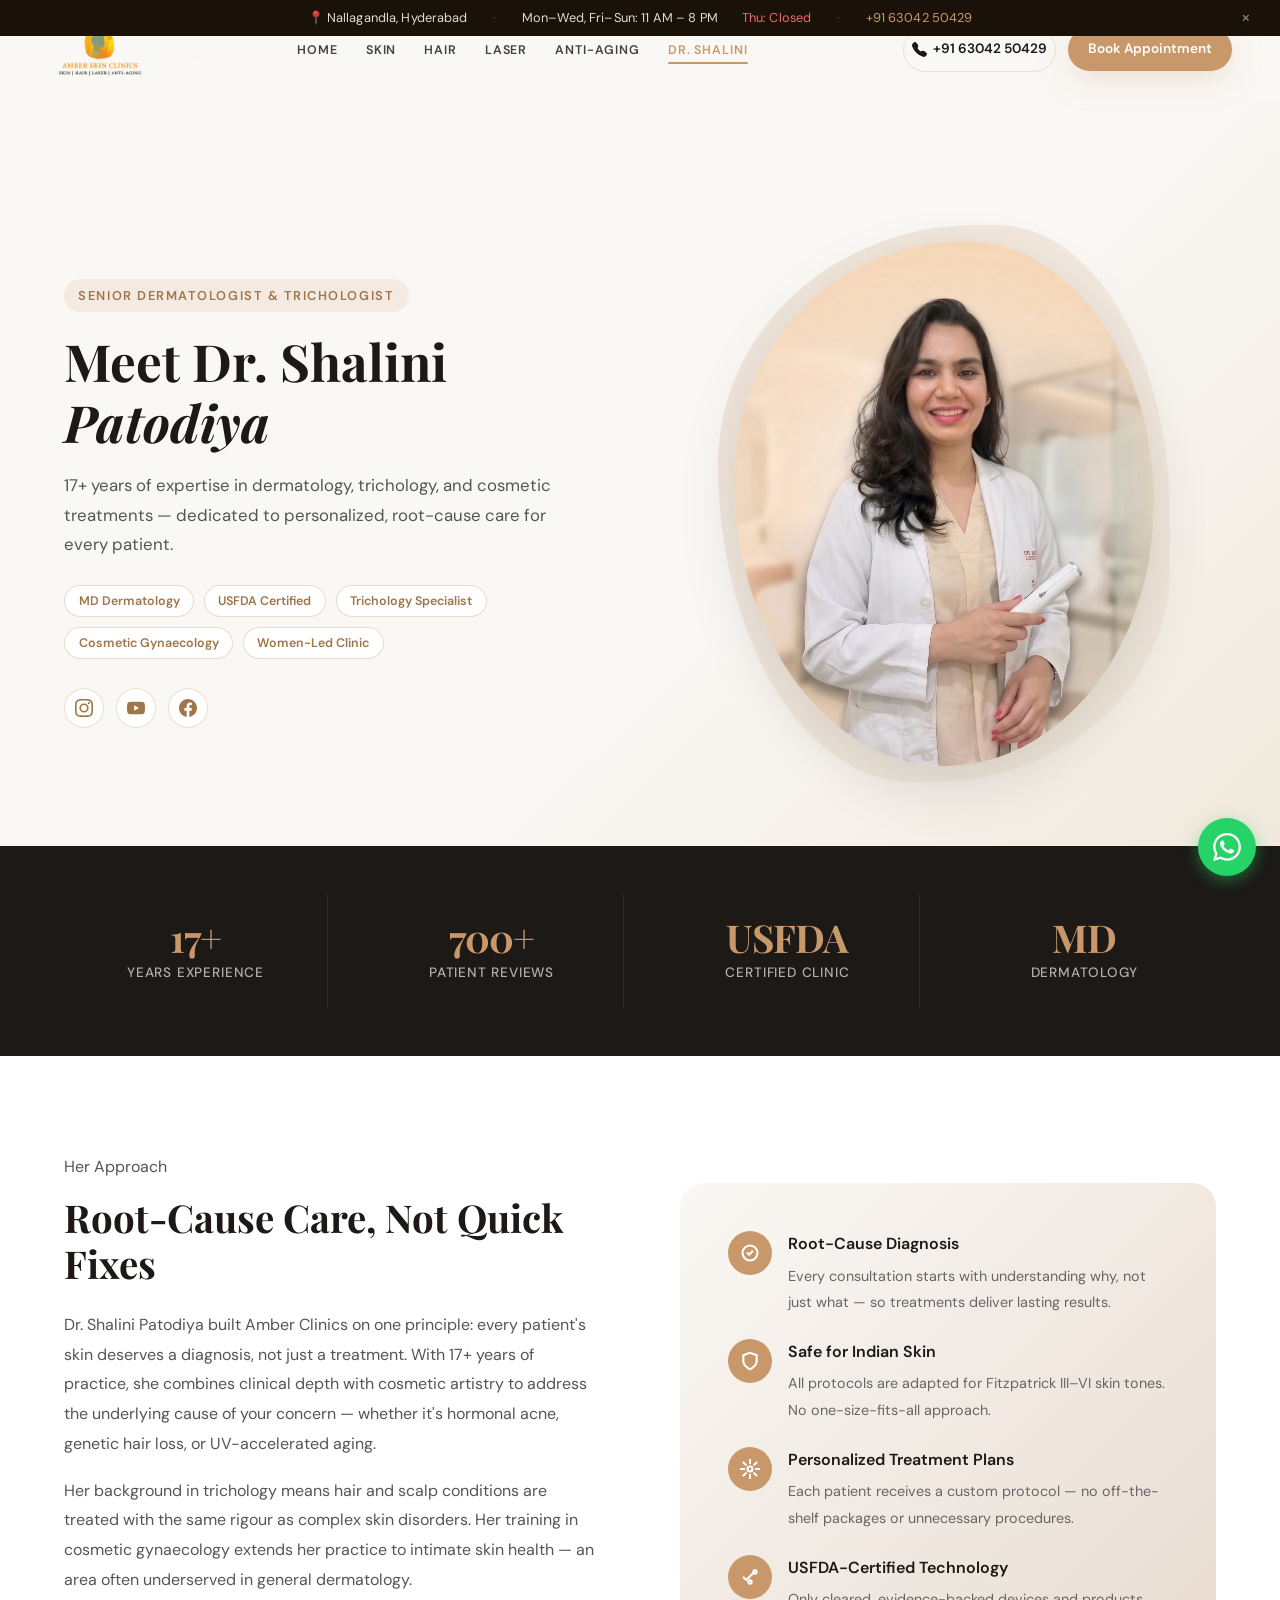
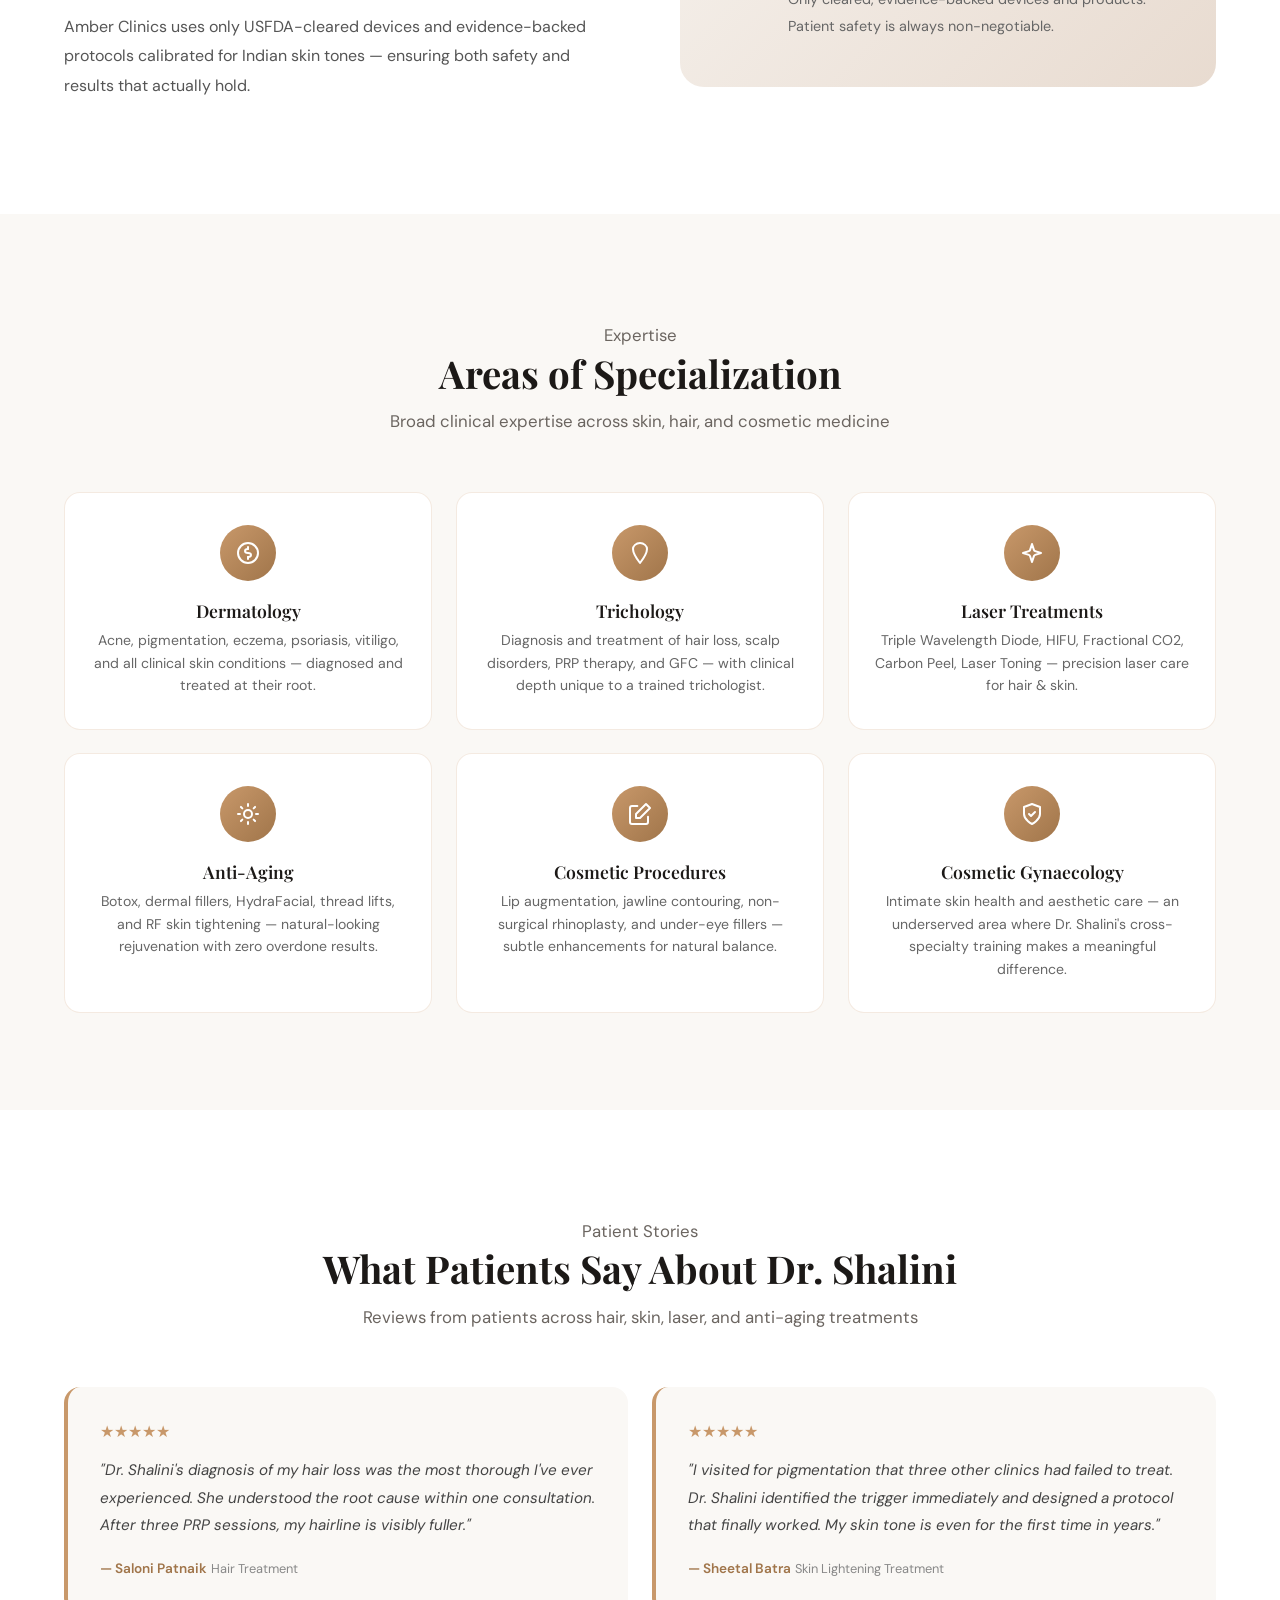
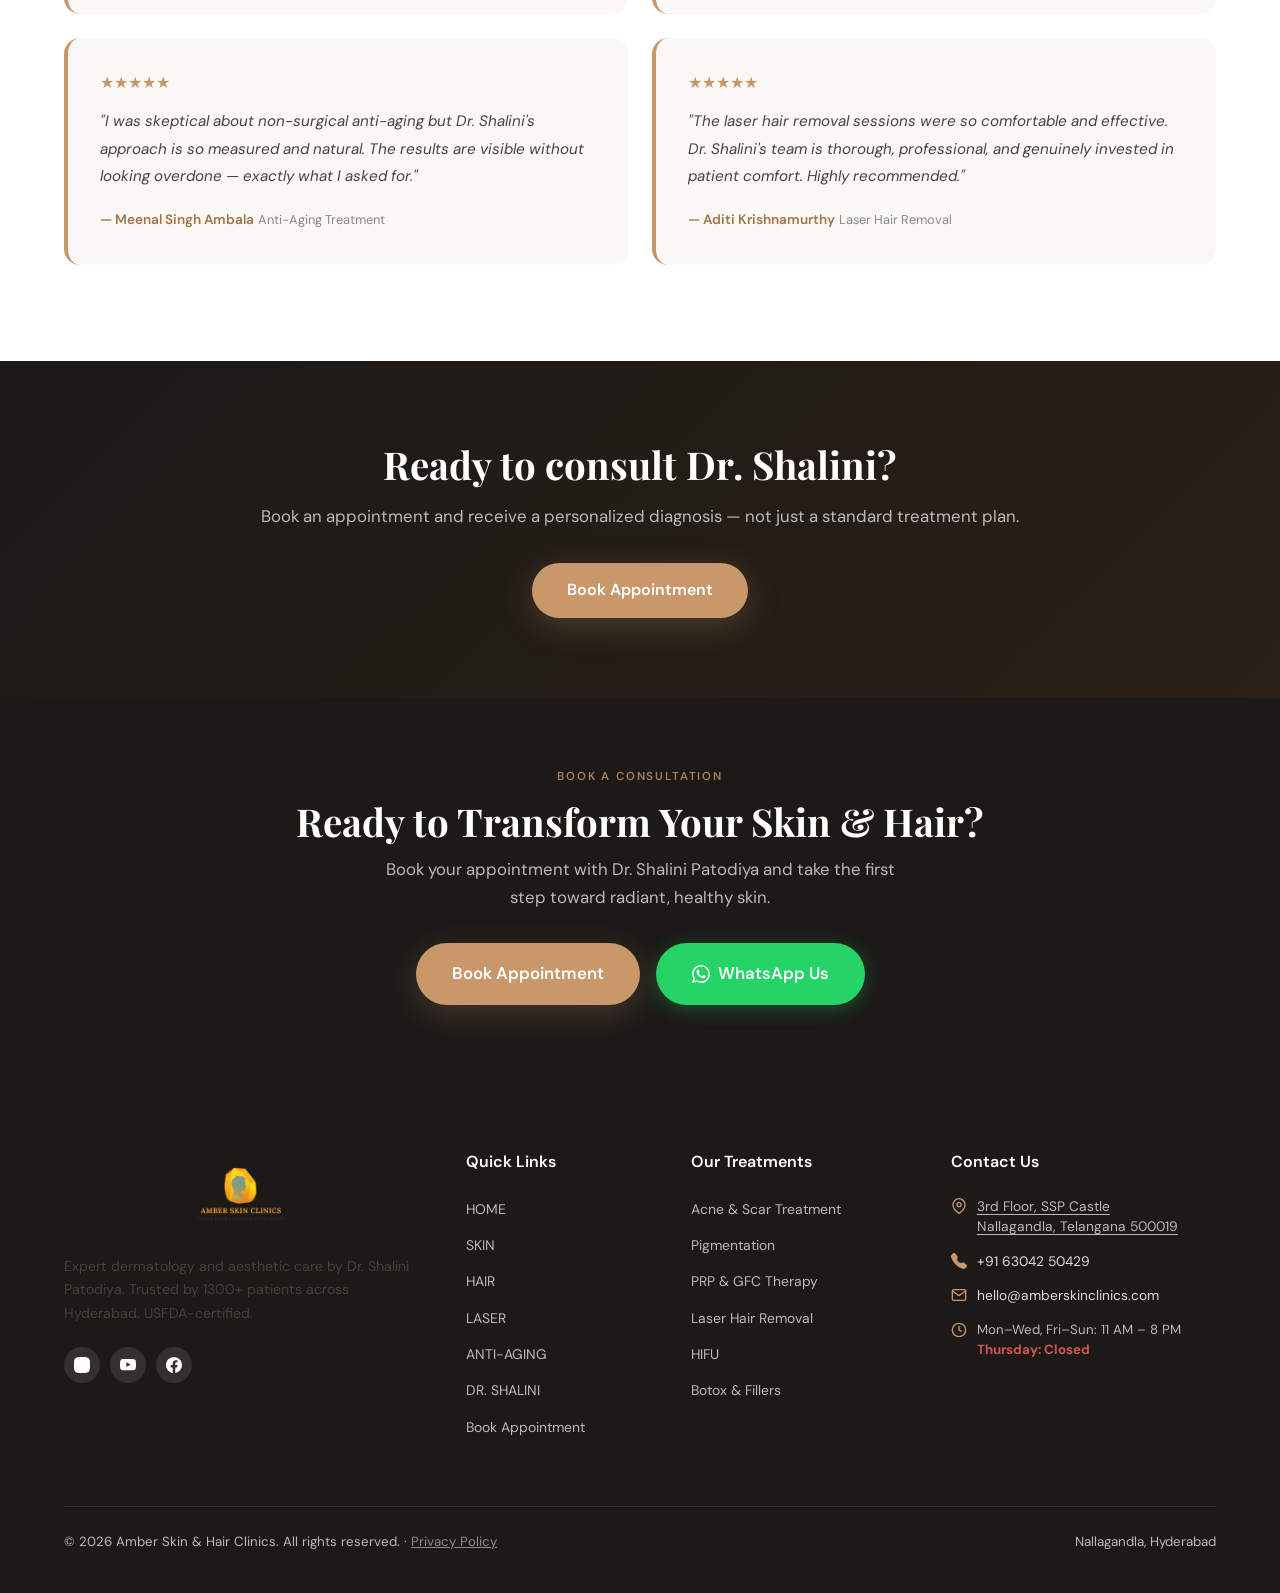
==== commit 563a2764: "feat: optimized webp images, updated nav, hero mobile fixes, UI polish - Converted all images to web" ====
--- a/about-dr-shalini.html
+++ b/about-dr-shalini.html
@@ -5,11 +5,24 @@
   <meta name="viewport" content="width=device-width, initial-scale=1.0" />
   <title>About Dr. Shalini Patodiya — Senior Dermatologist | Amber Skin &amp; Hair Clinics</title>
   <meta name="description" content="Meet Dr. Shalini Patodiya — MD Dermatology, USFDA Certified, 17+ years experience. Senior Dermatologist &amp; Trichologist at Amber Skin &amp; Hair Clinics, Hyderabad." />
+  <link rel="icon" href="images/clinic-logo.png">
+  <link rel="apple-touch-icon" href="images/clinic-logo.png">
+  <meta name="theme-color" content="#C8986A">
+  <meta property="og:type" content="website">
+  <meta property="og:title" content="Dr. Shalini Patodiya — Senior Dermatologist | Amber Clinics Hyderabad">
+  <meta property="og:description" content="MD Dermatology, USFDA Certified, 17+ years experience. Senior Dermatologist & Trichologist at Amber Skin & Hair Clinics, Hyderabad.">
+  <meta property="og:image" content="https://amberskinclinics.com/images/Shalini Image.png">
+  <meta property="og:url" content="https://amberskinclinics.com/about-dr-shalini.html">
+  <meta name="twitter:card" content="summary_large_image">
+  <meta name="twitter:title" content="About Dr. Shalini Patodiya — Amber Clinics">
+  <meta name="twitter:image" content="https://amberskinclinics.com/images/Shalini Image.png">
+  <link rel="canonical" href="https://amberskinclinics.com/about-dr-shalini.html">
   <link rel="preconnect" href="https://fonts.googleapis.com" />
   <link rel="preconnect" href="https://fonts.gstatic.com" crossorigin />
-  <link href="https://fonts.googleapis.com/css2?family=Playfair+Display:ital,wght@0,400;0,600;0,700;1,400&family=DM+Sans:wght@300;400;500;600&display=swap" rel="stylesheet" />
+  <link href="https://fonts.googleapis.com/css2?family=Playfair+Display:ital,wght@0,400;0,600;0,700;0,800;1,400;1,600&family=DM+Sans:ital,opsz,wght@0,9..40,300;0,9..40,400;0,9..40,500;0,9..40,600;1,9..40,300&display=swap" rel="stylesheet" />
   <link rel="stylesheet" href="style.css" />
-  <style>
+  <link rel="stylesheet" href="premium.css" />
+    <style>
     /* ── About Dr. Shalini page-specific styles ── */
     .about-hero {
       padding: calc(var(--nav-h) + 4rem) 0 5rem;
@@ -291,25 +304,44 @@
       .specializations-grid { grid-template-columns: 1fr; }
     }
   </style>
+  <script type="application/ld+json">
+  {"@context":"https://schema.org","@type":"Physician","name":"Dr. Shalini Patodiya","description":"MD Dermatology, USFDA Certified, 17+ years experience. Senior Dermatologist & Trichologist.","url":"https://amberskinclinics.com/about-dr-shalini.html","worksFor":{"@type":"MedicalBusiness","name":"Amber Skin & Hair Clinics"},"medicalSpecialty":"Dermatology","address":{"@type":"PostalAddress","streetAddress":"3rd Floor, SSP Castle, Nallagandla","addressLocality":"Hyderabad","addressRegion":"Telangana","postalCode":"500019","addressCountry":"IN"}}
+  </script>
+<script type="application/ld+json">
+{"@context":"https://schema.org","@type":"BreadcrumbList","itemListElement":[{"@type":"ListItem","position":1,"name":"Home","item":"https://amberskinclinics.com/"},{"@type":"ListItem","position":2,"name":"About Dr. Shalini","item":"https://amberskinclinics.com/about-dr-shalini.html"}]}
+</script>
 </head>
 <body>
+<div class="announcement-bar" id="announcement-bar" role="banner" aria-label="Clinic info">
+  <div class="announce-inner">
+    <span>📍 Nallagandla, Hyderabad</span>
+    <span class="announce-dot">·</span>
+    <span class="announce-desktop">Mon–Wed, Fri–Sun: 11 AM – 8 PM</span>
+    <span class="announce-closed-label announce-desktop">Thu: Closed</span>
+    <span class="announce-dot announce-desktop">·</span>
+    <a href="tel:+916304250429">+91 63042 50429</a>
+  </div>
+  <button class="announce-close" aria-label="Dismiss announcement">×</button>
+</div>
+<a href="#main-content" class="skip-link">Skip to content</a>
 
   <!-- ===== NAVBAR ===== -->
   <nav class="navbar" id="navbar" role="navigation" aria-label="Main navigation">
     <div class="container nav-inner">
       <a href="index.html" class="nav-logo" aria-label="Amber Clinics — Home">
-        <img src="images/clinic-logo.png" alt="Amber Skin Clinics" style="height:144px;width:auto;" onerror="this.style.display='none';this.nextElementSibling.style.display='block'" />
+        <picture><source srcset="images/clinic-logo.webp" type="image/webp"><img src="images/clinic-logo.png" alt="Amber Skin Clinics" style="height:144px;width:auto;" onerror="this.style.display='none';this.nextElementSibling.style.display='block'" loading="lazy"></picture>
         <span class="logo-text-fallback" style="display:none">Amber Clinics</span>
       </a>
       <ul class="nav-links" role="list">
-        <li><a href="index.html">Home</a></li>
-        <li><a href="skin-services.html">Skin Services</a></li>
-        <li><a href="hair-services.html">Hair Services</a></li>
-        <li><a href="laser-services.html">Laser Services</a></li>
-        <li><a href="anti-aging.html">Anti-Aging Services</a></li>
-        <li><a href="about-dr-shalini.html" class="active" aria-current="page">About Dr. Shalini</a></li>
+        <li><a href="index.html">HOME</a></li>
+        <li><a href="skin-services.html">SKIN</a></li>
+        <li><a href="hair-services.html">HAIR</a></li>
+        <li><a href="laser-services.html">LASER</a></li>
+        <li><a href="anti-aging.html">ANTI-AGING</a></li>
+        <li><a href="about-dr-shalini.html" class="active" aria-current="page">DR. SHALINI</a></li>
       </ul>
       <div class="nav-right">
+        <a href="tel:+916304250429" class="nav-phone"><svg width="15" height="15" fill="currentColor" viewBox="0 0 16 16"><path fill-rule="evenodd" d="M1.885.511a1.745 1.745 0 0 1 2.61.163L6.29 2.98c.329.423.445.974.315 1.494l-.547 2.19a.678.678 0 0 0 .178.643l2.457 2.457a.678.678 0 0 0 .644.178l2.189-.547a1.745 1.745 0 0 1 1.494.315l2.306 1.794c.829.645.905 1.87.163 2.611l-1.034 1.034c-.74.74-1.846 1.065-2.877.702a18.634 18.634 0 0 1-7.01-4.42 18.634 18.634 0 0 1-4.42-7.009c-.362-1.03-.037-2.137.703-2.877L1.885.511z"/></svg>+91 63042 50429</a>
         <a href="book-appointment.html" class="btn btn-primary btn-sm">Book Appointment</a>
       </div>
       <button class="hamburger" id="hamburger" aria-label="Toggle menu" aria-expanded="false">
@@ -317,13 +349,24 @@
       </button>
     </div>
     <div id="mobile-menu" class="mobile-menu">
-      <a href="index.html">Home</a>
-      <a href="skin-services.html">Skin Services</a>
-      <a href="hair-services.html">Hair Services</a>
-      <a href="laser-services.html">Laser Services</a>
-      <a href="anti-aging.html">Anti-Aging Services</a>
-      <a href="about-dr-shalini.html" class="active">About Dr. Shalini</a>
+      <a href="index.html">HOME</a>
+      <a href="skin-services.html">SKIN</a>
+      <a href="hair-services.html">HAIR</a>
+      <a href="laser-services.html">LASER</a>
+      <a href="anti-aging.html">ANTI-AGING</a>
+      <a href="about-dr-shalini.html" class="active">DR. SHALINI</a>
       <a href="book-appointment.html" class="btn btn-primary">Book Appointment</a>
+      <a href="https://wa.me/916304250429?text=Hi%2C%20I%27d%20like%20to%20enquire%20about%20a%20treatment" target="_blank" rel="noopener" class="btn btn-whatsapp">WhatsApp Us</a>
+    </div>
+
+  </nav>
+
+  <nav class="breadcrumb-bar" aria-label="Breadcrumb">
+    <div class="container">
+      <ol class="breadcrumb">
+        <li><a href="index.html">HOME</a></li>
+        <li><span aria-current="page">About Dr. Shalini</span></li>
+      </ol>
     </div>
   </nav>
 
@@ -355,7 +398,7 @@
       </div>
       <div class="about-hero-image">
         <div class="doctor-organic-frame">
-          <img src="images/Shalini Image.png" alt="Dr. Shalini Patodiya — Senior Dermatologist at Amber Clinics" loading="eager" />
+          <picture><source srcset="images/Shalini Image.webp" type="image/webp"><img src="images/Shalini Image.webp" alt="Dr. Shalini Patodiya — Senior Dermatologist at Amber Clinics" loading="eager" /></picture>
         </div>
       </div>
     </div>
@@ -551,61 +594,40 @@
     </div>
   </section>
 
+  <!-- ===== PRE-FOOTER CTA ===== -->
+  <section class="cta-strip">
+    <div class="container">
+      <div class="cta-strip-inner fade-up">
+        <span class="section-label" style="color:rgba(200,152,106,0.8);">Book a Consultation</span>
+        <h2>Ready to Transform Your Skin & Hair?</h2>
+        <p>Book your appointment with Dr. Shalini Patodiya and take the first step toward radiant, healthy skin.</p>
+        <div class="cta-strip-btns">
+          <a href="book-appointment.html" class="btn btn-primary btn-lg">Book Appointment</a>
+          <a href="https://wa.me/916304250429?text=Hi%2C%20I%27d%20like%20to%20book%20an%20appointment%20at%20Amber%20Clinics" target="_blank" rel="noopener" class="btn btn-whatsapp btn-lg">
+            <svg width="18" height="18" fill="currentColor" aria-hidden="true"><use href="#icon-whatsapp-full"/></svg>
+            WhatsApp Us
+          </a>
+        </div>
+      </div>
+    </div>
+  </section>
+
   <!-- ===== FOOTER ===== -->
-  <footer class="site-footer" role="contentinfo">
+  <footer>
     <div class="container">
       <div class="footer-grid">
-        <div class="footer-brand">
-          <img src="images/clinic-logo.png" alt="Amber Skin Clinics" style="height:90px;width:auto;display:block;margin:0 auto 12px;" onerror="this.style.display='none';this.nextElementSibling.style.display='block'" />
-          <p class="logo-text-fallback footer-logo-fallback" style="display:none">Amber Clinics</p>
-          <p>Expert dermatology and aesthetic care by Dr. Shalini Patodiya. Trusted by 1300+ patients across Hyderabad.</p>
-          <div class="footer-socials" aria-label="Social media links">
-            <a href="https://www.instagram.com/dr.shalini_patodiya/" target="_blank" rel="noopener noreferrer" aria-label="Instagram">
-              <svg width="20" height="20" viewBox="0 0 24 24" fill="currentColor" aria-hidden="true"><path d="M12 2.163c3.204 0 3.584.012 4.85.07 3.252.148 4.771 1.691 4.919 4.919.058 1.265.069 1.645.069 4.849 0 3.205-.012 3.584-.069 4.849-.149 3.225-1.664 4.771-4.919 4.919-1.266.058-1.644.07-4.85.07-3.204 0-3.584-.012-4.849-.07-3.26-.149-4.771-1.699-4.919-4.92-.058-1.265-.07-1.644-.07-4.849 0-3.204.013-3.583.07-4.849.149-3.227 1.664-4.771 4.919-4.919 1.266-.057 1.645-.069 4.849-.069zM12 0C8.741 0 8.333.014 7.053.072 2.695.272.273 2.69.073 7.052.014 8.333 0 8.741 0 12c0 3.259.014 3.668.072 4.948.2 4.358 2.618 6.78 6.98 6.98C8.333 23.986 8.741 24 12 24c3.259 0 3.668-.014 4.948-.072 4.354-.2 6.782-2.618 6.979-6.98.059-1.28.073-1.689.073-4.948 0-3.259-.014-3.667-.072-4.947-.196-4.354-2.617-6.78-6.979-6.98C15.668.014 15.259 0 12 0zm0 5.838a6.162 6.162 0 100 12.324 6.162 6.162 0 000-12.324zM12 16a4 4 0 110-8 4 4 0 010 8zm6.406-11.845a1.44 1.44 0 100 2.881 1.44 1.44 0 000-2.881z"/></svg>
-            </a>
-            <a href="https://www.facebook.com/profile.php?id=100063707546197" target="_blank" rel="noopener noreferrer" aria-label="Facebook">
-              <svg width="20" height="20" viewBox="0 0 24 24" fill="currentColor" aria-hidden="true"><path d="M24 12.073c0-6.627-5.373-12-12-12s-12 5.373-12 12c0 5.99 4.388 10.954 10.125 11.854v-8.385H7.078v-3.47h3.047V9.43c0-3.007 1.792-4.669 4.533-4.669 1.312 0 2.686.235 2.686.235v2.953H15.83c-1.491 0-1.956.925-1.956 1.874v2.25h3.328l-.532 3.47h-2.796v8.385C19.612 23.027 24 18.062 24 12.073z"/></svg>
-            </a>
-          </div>
-        </div>
-        <div class="footer-nav" aria-labelledby="footer-nav-about-label">
-          <h3 id="footer-nav-about-label">Our Services</h3>
-          <ul role="list">
-            <li><a href="skin-services.html">Skin Treatments</a></li>
-            <li><a href="hair-services.html">Hair Treatments</a></li>
-            <li><a href="laser-services.html">Laser Treatments</a></li>
-            <li><a href="anti-aging.html">Anti-Aging</a></li>
-            <li><a href="about-dr-shalini.html">About Dr. Shalini</a></li>
-          </ul>
-        </div>
-        <div class="footer-contact" aria-labelledby="footer-contact-about-label">
-          <h3 id="footer-contact-about-label">Contact Us</h3>
-          <address>
-            <p>3rd Floor, SSP Castle, Nallagandla,<br>Telangana 500019</p>
-            <p><a href="tel:+916304250429">+91 63042 50429</a></p>
-            <p><a href="mailto:hello@amberskinclinics.com">hello@amberskinclinics.com</a></p>
-          </address>
-        </div>
-        <div class="footer-hours" aria-labelledby="footer-hours-about-label">
-          <h3 id="footer-hours-about-label">Clinic Hours</h3>
-          <dl>
-            <dt>Mon – Wed, Fri – Sun</dt>
-            <dd>11:00 AM – 8:00 PM</dd>
-            <dt>Thursday</dt>
-            <dd>Closed</dd>
-          </dl>
-          <a href="book-appointment.html" class="btn btn-primary btn-sm" style="margin-top:1rem">Book Appointment</a>
-        </div>
-      </div>
-      <div class="footer-bottom">
-        <p>&copy; 2025 Amber Skin &amp; Hair Clinics. All rights reserved.</p>
-      </div>
+        <div><div class="footer-logo"><picture><source srcset="images/clinic-logo.webp" type="image/webp"><img src="images/clinic-logo.png" alt="Amber" onerror="this.style.display='none'" loading="lazy"></picture></div><p class="footer-desc">Expert dermatology and aesthetic care by Dr. Shalini Patodiya. Trusted by 1300+ patients across Hyderabad. USFDA-certified.</p><div class="footer-socials"><a href="https://www.instagram.com/dr.shalini_patodiya/" target="_blank" rel="noopener" aria-label="Instagram"><svg width="16" height="16" fill="currentColor" viewBox="0 0 16 16"><path d="M8 0C5.829 0 5.556.01 4.703.048 3.85.088 3.269.222 2.76.42a3.917 3.917 0 0 0-1.417.923A3.927 3.927 0 0 0 .42 2.76C.222 3.268.087 3.85.048 4.7.01 5.555 0 5.827 0 8.001c0 2.172.01 2.444.048 3.297.04.852.174 1.433.372 1.942.205.526.478.972.923 1.417.444.445.89.719 1.416.923.51.198 1.09.333 1.942.372C5.555 15.99 5.827 16 8 16s2.444-.01 3.298-.048c.851-.04 1.434-.174 1.943-.372a3.916 3.916 0 0 0 1.416-.923c.445-.445.718-.891.923-1.417.197-.509.332-1.09.372-1.942C15.99 10.445 16 10.173 16 8s-.01-2.445-.048-3.299c-.04-.851-.175-1.433-.372-1.941a3.926 3.926 0 0 0-.923-1.417A3.911 3.911 0 0 0 13.24.42c-.51-.198-1.092-.333-1.943-.372C10.443.01 10.172 0 7.998 0H8z"/></svg></a><a href="https://www.youtube.com/@dr.shalinipatodiya" target="_blank" rel="noopener" aria-label="YouTube"><svg width="16" height="16" fill="currentColor" viewBox="0 0 16 16"><path d="M8.051 1.999h.089c.822.003 4.987.033 6.11.335a2.01 2.01 0 0 1 1.415 1.42c.101.38.172.883.22 1.402l.01.104.022.26.008.104c.065.914.073 1.77.074 1.957v.075c-.001.194-.01 1.108-.082 2.06l-.008.105-.009.104c-.05.572-.124 1.14-.235 1.558a2.007 2.007 0 0 1-1.415 1.42c-1.16.312-5.569.334-6.18.335h-.142c-.309 0-1.587-.006-2.927-.052l-.17-.006-.087-.004-.171-.007-.171-.007c-1.11-.049-2.167-.128-2.654-.26a2.007 2.007 0 0 1-1.415-1.419c-.111-.417-.185-.986-.235-1.558L.09 9.82l-.008-.104A31.4 31.4 0 0 1 0 7.68v-.123c.002-.215.01-.958.064-1.778l.007-.103.003-.052.008-.104.022-.26.01-.104c.048-.519.119-1.023.22-1.402a2.007 2.007 0 0 1 1.415-1.42c.487-.13 1.544-.21 2.654-.26l.17-.007.172-.006.086-.003.171-.007A99.788 99.788 0 0 1 7.858 2h.193zM6.4 5.209v4.818l4.157-2.408L6.4 5.209z"/></svg></a><a href="https://www.facebook.com/profile.php?id=100063707546197" target="_blank" rel="noopener" aria-label="Facebook"><svg width="16" height="16" fill="currentColor" viewBox="0 0 16 16"><path d="M16 8.049c0-4.446-3.582-8.05-8-8.05C3.58 0-.002 3.603-.002 8.05c0 4.017 2.926 7.347 6.75 7.951v-5.625h-2.03V8.05H6.75V6.275c0-2.017 1.195-3.131 3.022-3.131.876 0 1.791.157 1.791.157v1.98h-1.009c-.993 0-1.303.621-1.303 1.258v1.51h2.218l-.354 2.326H9.25V16c3.824-.604 6.75-3.934 6.75-7.951z"/></svg></a></div></div>
+        <div><div class="footer-title">Quick Links</div><ul class="footer-links"><li><a href="index.html">HOME</a></li><li><a href="skin-services.html">SKIN</a></li><li><a href="hair-services.html">HAIR</a></li><li><a href="laser-services.html">LASER</a></li><li><a href="anti-aging.html">ANTI-AGING</a></li><li><a href="about-dr-shalini.html">DR. SHALINI</a></li><li><a href="book-appointment.html">Book Appointment</a></li></ul></div>
+        <div><div class="footer-title">Our Treatments</div><ul class="footer-links"><li><a href="skin-services.html">Acne & Scar Treatment</a></li><li><a href="skin-services.html">Pigmentation</a></li><li><a href="hair-services.html">PRP & GFC Therapy</a></li><li><a href="laser-services.html">Laser Hair Removal</a></li><li><a href="laser-services.html">HIFU</a></li><li><a href="anti-aging.html">Botox & Fillers</a></li></ul></div>
+        <div><div class="footer-title">Contact Us</div><div class="footer-contact-item"><svg class="footer-contact-icon" width="16" height="16" fill="none" stroke="currentColor" stroke-width="2" viewBox="0 0 24 24"><path d="M21 10c0 7-9 13-9 13s-9-6-9-13a9 9 0 0 1 18 0z"/><circle cx="12" cy="10" r="3"/></svg><div class="footer-contact-text"><a href="https://www.google.com/maps/search/?api=1&query=Amber+Skin+%26+Hair+Clinics+Nallagandla+Hyderabad" target="_blank" rel="noopener noreferrer" style="color:inherit;text-decoration:underline;text-underline-offset:3px;">3rd Floor, SSP Castle<br>Nallagandla, Telangana 500019</a></div></div><div class="footer-contact-item"><svg class="footer-contact-icon" width="16" height="16" fill="currentColor" viewBox="0 0 16 16"><path fill-rule="evenodd" d="M1.885.511a1.745 1.745 0 0 1 2.61.163L6.29 2.98c.329.423.445.974.315 1.494l-.547 2.19a.678.678 0 0 0 .178.643l2.457 2.457a.678.678 0 0 0 .644.178l2.189-.547a1.745 1.745 0 0 1 1.494.315l2.306 1.794c.829.645.905 1.87.163 2.611l-1.034 1.034c-.74.74-1.846 1.065-2.877.702a18.634 18.634 0 0 1-7.01-4.42 18.634 18.634 0 0 1-4.42-7.009c-.362-1.03-.037-2.137.703-2.877L1.885.511z"/></svg><div class="footer-contact-text"><a href="tel:+916304250429">+91 63042 50429</a></div></div><div class="footer-contact-item"><svg class="footer-contact-icon" width="16" height="16" fill="none" stroke="currentColor" stroke-width="2" viewBox="0 0 24 24"><path d="M4 4h16c1.1 0 2 .9 2 2v12c0 1.1-.9 2-2 2H4c-1.1 0-2-.9-2-2V6c0-1.1.9-2 2-2z"/><polyline points="22,6 12,13 2,6"/></svg><div class="footer-contact-text"><a href="mailto:hello@amberskinclinics.com">hello@amberskinclinics.com</a></div></div><div class="footer-contact-item"><svg class="footer-contact-icon" width="16" height="16" fill="none" stroke="currentColor" stroke-width="2" viewBox="0 0 24 24"><circle cx="12" cy="12" r="10"/><polyline points="12 6 12 12 16 14"/></svg><div class="footer-contact-text" style="font-size:0.83rem;">Mon–Wed, Fri–Sun: 11 AM – 8 PM<br><strong style="color:rgba(255,100,100,0.8);">Thursday: Closed</strong></div></div></div>
+      </div>
+      <div class="footer-bottom"><span>© 2026 Amber Skin & Hair Clinics. All rights reserved. · <a href="privacy.html" style="color:inherit;opacity:0.7;text-decoration:underline;">Privacy Policy</a></span><span>Nallagandla, Hyderabad</span></div>
     </div>
   </footer>
 
   <!-- ===== WHATSAPP FLOAT ===== -->
   <a href="https://wa.me/916304250429?text=Hi%2C%20I'd%20like%20to%20book%20an%20appointment" class="whatsapp-float" target="_blank" rel="noopener noreferrer" aria-label="Chat with us on WhatsApp">
-    <svg width="28" height="28" viewBox="0 0 24 24" fill="currentColor" aria-hidden="true"><path d="M17.472 14.382c-.297-.149-1.758-.867-2.03-.967-.273-.099-.471-.148-.67.15-.197.297-.767.966-.94 1.164-.173.199-.347.223-.644.075-.297-.15-1.255-.463-2.39-1.475-.883-.788-1.48-1.761-1.653-2.059-.173-.297-.018-.458.13-.606.134-.133.298-.347.446-.52.149-.174.198-.298.298-.497.099-.198.05-.371-.025-.52-.075-.149-.669-1.612-.916-2.207-.242-.579-.487-.5-.669-.51-.173-.008-.371-.01-.57-.01-.198 0-.52.074-.792.372-.272.297-1.04 1.016-1.04 2.479 0 1.462 1.065 2.875 1.213 3.074.149.198 2.096 3.2 5.077 4.487.709.306 1.262.489 1.694.625.712.227 1.36.195 1.871.118.571-.085 1.758-.719 2.006-1.413.248-.694.248-1.289.173-1.413-.074-.124-.272-.198-.57-.347m-5.421 7.403h-.004a9.87 9.87 0 01-5.031-1.378l-.361-.214-3.741.982.998-3.648-.235-.374a9.86 9.86 0 01-1.51-5.26c.001-5.45 4.436-9.884 9.888-9.884 2.64 0 5.122 1.03 6.988 2.898a9.825 9.825 0 012.893 6.994c-.003 5.45-4.437 9.884-9.885 9.884m8.413-18.297A11.815 11.815 0 0012.05 0C5.495 0 .16 5.335.157 11.892c0 2.096.547 4.142 1.588 5.945L.057 24l6.305-1.654a11.882 11.882 0 005.683 1.448h.005c6.554 0 11.89-5.335 11.893-11.893a11.821 11.821 0 00-3.48-8.413z"/></svg>
+    <svg width="28" height="28" fill="currentColor" aria-hidden="true"><use href="#icon-whatsapp-full"/></svg>
   </a>
 
   <script>
@@ -644,5 +666,7 @@
       fadeEls.forEach(el => el.classList.add('visible'));
     }
   </script>
+<button id="scroll-top" aria-label="Scroll to top"><svg width="18" height="18" fill="none" stroke="currentColor" stroke-width="2.5" viewBox="0 0 24 24"><path d="M18 15l-6-6-6 6"/></svg></button>
+<script src="premium.js" defer></script>
 </body>
 </html>
--- a/style.css
+++ b/style.css
@@ -32,6 +32,7 @@
   --radius-full: 9999px;
   --nav-h: 100px;
   --transition: 0.28s cubic-bezier(0.4,0,0.2,1);
+  --font-heading: 'Playfair Display', Georgia, serif;
 }
 
 *, *::before, *::after { box-sizing: border-box; margin: 0; padding: 0; }
@@ -87,21 +88,21 @@
 #navbar.scrolled { border-color: var(--border); box-shadow: var(--shadow-sm); }
 .nav-inner { display: flex; align-items: center; justify-content: space-between; height: 100%; }
 .nav-logo { display: flex; align-items: center; gap: 10px; }
-.nav-logo img { height: 144px; width: auto; object-fit: contain; }
+.nav-logo img { height: 52px; width: auto; object-fit: contain; }
 .nav-logo-text { display: flex; flex-direction: column; gap: 1px; }
 .nav-logo-name { font-family: 'Playfair Display', serif; font-size: 1.2rem; font-weight: 700; color: var(--charcoal); line-height: 1; }
 .nav-logo-name span { color: var(--amber-primary); }
 .nav-logo-sub { font-size: 0.6rem; letter-spacing: 0.12em; text-transform: uppercase; color: var(--muted); font-weight: 500; }
 .nav-links { display: flex; align-items: center; gap: 28px; list-style: none; margin: 0; padding: 0; }
-.nav-links a { font-size: 0.87rem; font-weight: 500; color: var(--body-text); transition: color var(--transition); position: relative; padding-bottom: 3px; }
+.nav-links a { font-size: 0.78rem; font-weight: 600; letter-spacing: 0.07em; color: var(--body-text); transition: color var(--transition); position: relative; padding-bottom: 3px; }
 .nav-links a::after { content: ''; position: absolute; bottom: -3px; left: 0; width: 0; height: 2px; background: var(--amber-primary); border-radius: 2px; transition: width var(--transition); }
 .nav-links a:hover { color: var(--amber-primary); }
 .nav-links a:hover::after,
 .nav-links a.active::after { width: 100%; }
 .nav-links a.active { color: var(--amber-primary); }
 .nav-right { display: flex; align-items: center; gap: 12px; }
-.nav-phone { font-size: 0.85rem; font-weight: 600; color: var(--charcoal); display: flex; align-items: center; gap: 5px; }
-.nav-phone:hover { color: var(--amber-primary); }
+.nav-phone { font-size: 0.85rem; font-weight: 600; color: var(--charcoal); display: flex; align-items: center; gap: 6px; border: 1.5px solid var(--border); border-radius: 50px; padding: 6px 14px; transition: border-color var(--transition), color var(--transition); }
+.nav-phone:hover { color: var(--amber-primary); border-color: var(--amber-primary); }
 .hamburger { display: none; flex-direction: column; gap: 5px; padding: 6px; cursor: pointer; }
 .hamburger span { display: block; width: 24px; height: 2px; background: var(--charcoal); border-radius: 2px; transition: all var(--transition); }
 .hamburger.open span:nth-child(1) { transform: rotate(45deg) translate(5px, 5px); }
@@ -121,9 +122,9 @@
 .hero-slide.active { opacity: 1; pointer-events: all; }
 
 /* Slide 1: cream static layout */
-.hero-slide-1 { background: var(--cream); }
+.hero-slide-1 { background: var(--cream); align-items: flex-start; }
 .hero-slide-1-decor { position: absolute; top: -20%; right: -10%; width: 65vw; height: 100vh; background: radial-gradient(ellipse at 70% 40%, #F5EAD9 0%, #F0D8C0 40%, #E8C4A8 80%, transparent 100%); border-radius: 30% 70% 70% 30% / 30% 30% 70% 70%; z-index: 0; pointer-events: none; }
-.hero-inner { display: grid; grid-template-columns: 1fr 1fr; gap: 64px; align-items: center; position: relative; z-index: 1; padding-top: var(--nav-h); padding-bottom: 64px; width: 100%; }
+.hero-inner { display: grid; grid-template-columns: 1fr 1fr; gap: 64px; align-items: center; position: relative; z-index: 1; padding-top: calc(var(--nav-h) + 24px); padding-bottom: 64px; width: 100%; }
 .hero-visual { position: relative; display: flex; align-items: center; justify-content: center; height: 520px; }
 .hero-visual-bg { position: absolute; inset: 0; background: radial-gradient(ellipse at 30% 30%, rgba(200,152,106,0.3) 0%, transparent 60%), radial-gradient(ellipse at 70% 70%, rgba(158,107,107,0.2) 0%, transparent 60%), linear-gradient(135deg, #F5EAD9 0%, #EDD5B8 40%, #E0C4A4 100%); border-radius: 60% 40% 50% 50% / 50% 50% 40% 60%; }
 .hero-urgency { margin-top: 20px; font-size: 0.85rem; color: var(--rose-accent); font-weight: 500; display: flex; align-items: center; gap: 6px; }
@@ -140,7 +141,7 @@
 .hero-ctas { display: flex; align-items: center; gap: 14px; flex-wrap: wrap; }
 
 /* Hero image elements (slide 1) */
-.hero-img-wrap { width: 380px; height: 430px; border-radius: 60% 40% 50% 50% / 50% 50% 40% 60%; overflow: hidden; position: relative; box-shadow: 0 24px 72px rgba(160,117,74,0.3); border: 5px solid rgba(255,255,255,0.8); }
+.hero-img-wrap { width: 380px; height: 430px; border-radius: 60% 40% 50% 50% / 50% 50% 40% 60%; overflow: hidden; position: relative; box-shadow: 0 24px 72px rgba(160,117,74,0.3); border: 5px solid rgba(255,255,255,0.8); margin-top: 48px; }
 .hero-img-wrap img { width: 100%; height: 100%; object-fit: cover; object-position: center top; }
 .hero-badge { position: absolute; bottom: 60px; right: -10px; background: var(--white); border-radius: var(--radius-md); padding: 12px 18px; box-shadow: var(--shadow-lg); display: flex; align-items: center; gap: 10px; z-index: 3; border: 1px solid var(--border); }
 .hero-badge-text { font-size: 0.8rem; font-weight: 600; color: var(--charcoal); line-height: 1.3; }
@@ -155,7 +156,9 @@
 .hero-slide-content { position: relative; z-index: 2; color: white; max-width: 580px; padding-top: calc(var(--nav-h) + 48px); padding-bottom: 0; padding-left: 80px; }
 .hero-slide-content .hero-subtitle { color: rgba(255,255,255,0.85); }
 .hero-slide-content .hero-check { color: rgba(255,255,255,0.92); }
+.hero-slide-content h1,
 .hero-slide-content h2 { color: white; }
+.hero-slide-content h1 em,
 .hero-slide-content h2 em { color: var(--amber-primary); }
 .hero-slide-content .btn-secondary { color: white; border-color: rgba(255,255,255,0.65); }
 .hero-slide-content .btn-secondary:hover { background: rgba(255,255,255,0.18); color: white; border-color: white; }
@@ -401,8 +404,12 @@
 }
 @media (max-width: 992px) {
   .hero-inner, .page-hero-inner, .doctor-inner, .philosophy-inner { grid-template-columns: 1fr; }
-  .hero-visual { height: 360px; order: -1; }
-  .hero-img-wrap { width: 300px; height: 340px; }
+  .hero-visual { height: 420px; order: -1; overflow: visible; position: relative; display: flex; align-items: center; justify-content: center; }
+  .hero-visual-bg { border-radius: 50% 50% 50% 50% / 55% 55% 45% 45%; }
+  .hero-slide-1-decor { display: none; }
+  .hero-img-wrap { width: 260px; height: 300px; margin-top: 0; }
+  .hero-badge { z-index: 3; right: 0px; bottom: 40px; }
+  .hero-badge-2 { left: 0px; top: 40px; }
   .hero-slide-content { max-width: 100%; }
   .why-grid { grid-template-columns: repeat(2, 1fr); }
   .footer-grid { grid-template-columns: 1fr 1fr; }
@@ -426,7 +433,9 @@
   .treatment-grid { grid-template-columns: 1fr; }
   .why-grid { grid-template-columns: 1fr; }
   .category-grid { grid-template-columns: 1fr 1fr; }
-  .footer-grid { grid-template-columns: 1fr; }
+  .footer-grid { grid-template-columns: 1fr 1fr; }
+  .footer-grid > div:nth-child(1),
+  .footer-grid > div:nth-child(4) { grid-column: 1 / -1; }
   .gallery-grid { grid-template-columns: repeat(2, 1fr); }
   .ratings-bar-inner { gap: 24px; }
   .ratings-divider { display: none; }
@@ -437,7 +446,8 @@
   .section { padding: 64px 0; }
 }
 @media (max-width: 480px) {
-  .hero-img-wrap { width: 260px; height: 300px; }
+  .hero-visual { height: 380px; }
+  .hero-img-wrap { width: 230px; height: 270px; }
   .category-grid { grid-template-columns: 1fr; }
   .specializations-grid { grid-template-columns: 1fr; }
 }
--- a/premium.css
+++ b/premium.css
@@ -0,0 +1,1413 @@
+/* ===========================
+   AMBER CLINICS — PREMIUM ENHANCEMENTS
+   Website V3
+=========================== */
+
+/* === PICTURE ELEMENT — transparent to layout === */
+picture { display: contents; }
+
+/* === SKIP LINK (Accessibility) === */
+.skip-link {
+  position: absolute;
+  top: -100px;
+  left: 16px;
+  background: var(--amber-primary);
+  color: var(--white);
+  padding: 10px 20px;
+  border-radius: 0 0 var(--radius-sm) var(--radius-sm);
+  font-weight: 600;
+  font-size: 0.9rem;
+  z-index: 9999;
+  transition: top 0.2s;
+}
+.skip-link:focus { top: 0; }
+
+/* === WCAG FIX: Darken --muted for AA contrast === */
+:root {
+  --muted: #6B6560;
+  --font-heading: 'Playfair Display', serif;
+}
+
+/* === NAV LOGO HEIGHT FIX === */
+.nav-logo img { height: calc(var(--nav-h) - 16px) !important; }
+
+/* === 100svh FIX (Mobile Safari) === */
+.page-hero-fullbleed { min-height: 100svh; height: 100svh; }
+@supports not (min-height: 100svh) {
+  .page-hero-fullbleed { min-height: 100vh; height: 100vh; }
+}
+
+/* === BUTTON SHIMMER MICRO-INTERACTION === */
+.btn-primary {
+  position: relative;
+  overflow: hidden;
+}
+.btn-primary::after {
+  content: '';
+  position: absolute;
+  top: 0; left: -100%;
+  width: 60%;
+  height: 100%;
+  background: linear-gradient(90deg, transparent, rgba(255,255,255,0.22), transparent);
+  transform: skewX(-20deg);
+  transition: left 0.55s ease;
+}
+.btn-primary:hover::after { left: 160%; }
+
+/* === CATEGORY CARD — AMBER GLOW ON HOVER === */
+.category-card {
+  transition: transform 0.32s cubic-bezier(0.4,0,0.2,1),
+              box-shadow 0.32s cubic-bezier(0.4,0,0.2,1),
+              border-color 0.32s ease;
+}
+.category-card:hover {
+  transform: translateY(-8px);
+  box-shadow: 0 16px 48px rgba(200,152,106,0.22), var(--shadow-lg);
+  border-color: var(--amber-primary);
+}
+
+/* === WHY-ITEM — ICON SCALE + GLOW === */
+.why-item { transition: all 0.3s cubic-bezier(0.4,0,0.2,1); }
+.why-item:hover { border-color: var(--amber-primary); box-shadow: 0 8px 32px rgba(200,152,106,0.18); transform: translateY(-4px); }
+.why-item:hover .why-icon {
+  background: var(--amber-primary);
+  color: var(--white);
+  transform: scale(1.1) rotate(-4deg);
+  transition: all 0.3s ease;
+}
+.why-icon { transition: all 0.3s ease; }
+
+/* === TREATMENT CARD — ENHANCED HOVER === */
+.treatment-card:hover {
+  transform: translateY(-6px);
+  box-shadow: 0 12px 40px rgba(200,152,106,0.2);
+  border-color: var(--amber-primary);
+}
+
+/* === SPEC ITEM HOVER === */
+.spec-item:hover .spec-icon {
+  background: var(--amber-primary);
+  color: var(--white);
+  transform: scale(1.08);
+  transition: all 0.3s ease;
+}
+.spec-icon { transition: all 0.3s ease; }
+
+/* === STAGGERED FADE-UP: IMPROVED === */
+.fade-up {
+  opacity: 0;
+  transform: translateY(36px);
+  transition: opacity 0.65s cubic-bezier(0.4,0,0.2,1), transform 0.65s cubic-bezier(0.4,0,0.2,1);
+  will-change: opacity, transform;
+}
+.fade-up.visible { opacity: 1; transform: translateY(0); }
+.fade-stagger > * {
+  opacity: 0;
+  transform: translateY(28px);
+  transition: opacity 0.55s cubic-bezier(0.4,0,0.2,1), transform 0.55s cubic-bezier(0.4,0,0.2,1);
+}
+.fade-stagger.visible > *:nth-child(1) { opacity: 1; transform: translateY(0); transition-delay: 0.05s; }
+.fade-stagger.visible > *:nth-child(2) { opacity: 1; transform: translateY(0); transition-delay: 0.13s; }
+.fade-stagger.visible > *:nth-child(3) { opacity: 1; transform: translateY(0); transition-delay: 0.21s; }
+.fade-stagger.visible > *:nth-child(4) { opacity: 1; transform: translateY(0); transition-delay: 0.29s; }
+.fade-stagger.visible > *:nth-child(5) { opacity: 1; transform: translateY(0); transition-delay: 0.37s; }
+.fade-stagger.visible > *:nth-child(6) { opacity: 1; transform: translateY(0); transition-delay: 0.45s; }
+
+/* === ANIMATED STATS BAR === */
+#stats-bar {
+  background: var(--charcoal);
+  padding: 0;
+  border-top: 1px solid rgba(255,255,255,0.05);
+  border-bottom: 1px solid rgba(255,255,255,0.05);
+  overflow: hidden;
+}
+.stats-bar-inner {
+  display: grid;
+  grid-template-columns: repeat(4, 1fr);
+}
+.stat-item {
+  display: flex;
+  flex-direction: column;
+  align-items: center;
+  justify-content: center;
+  gap: 4px;
+  padding: 36px 20px;
+  border-right: 1px solid rgba(255,255,255,0.07);
+  position: relative;
+  overflow: hidden;
+  cursor: default;
+  transition: background 0.3s ease;
+}
+.stat-item:last-child { border-right: none; }
+.stat-item::before {
+  content: '';
+  position: absolute;
+  inset: 0;
+  background: radial-gradient(ellipse at 50% 120%, rgba(200,152,106,0.12) 0%, transparent 70%);
+  opacity: 0;
+  transition: opacity 0.4s ease;
+}
+.stat-item:hover::before { opacity: 1; }
+.stat-icon {
+  width: 44px;
+  height: 44px;
+  background: rgba(200,152,106,0.12);
+  border-radius: 10px;
+  display: flex;
+  align-items: center;
+  justify-content: center;
+  color: var(--amber-primary);
+  margin-bottom: 8px;
+  transition: all 0.3s ease;
+}
+.stat-item:hover .stat-icon {
+  background: rgba(200,152,106,0.22);
+  transform: scale(1.08);
+}
+.stat-number {
+  font-family: 'Playfair Display', Georgia, serif;
+  font-size: clamp(2rem, 3.5vw, 2.8rem);
+  font-weight: 700;
+  color: var(--amber-primary);
+  line-height: 1;
+  letter-spacing: -0.02em;
+}
+.stat-suffix {
+  font-size: 0.7em;
+  font-weight: 600;
+  vertical-align: super;
+  margin-left: 1px;
+}
+.stat-label {
+  font-size: 0.72rem;
+  color: rgba(255,255,255,0.5);
+  text-transform: uppercase;
+  letter-spacing: 0.1em;
+  font-weight: 500;
+  margin-top: 2px;
+  text-align: center;
+}
+
+/* === SCROLL TO TOP BUTTON === */
+#scroll-top {
+  position: fixed;
+  bottom: 96px;
+  right: 24px;
+  width: 46px;
+  height: 46px;
+  background: var(--charcoal);
+  color: var(--amber-primary);
+  border: 1.5px solid rgba(200,152,106,0.4);
+  border-radius: 50%;
+  display: flex;
+  align-items: center;
+  justify-content: center;
+  cursor: pointer;
+  z-index: 99;
+  opacity: 0;
+  transform: translateY(16px);
+  transition: opacity 0.3s ease, transform 0.3s ease, background 0.3s ease, border-color 0.3s ease;
+  box-shadow: 0 4px 16px rgba(28,25,23,0.3);
+}
+#scroll-top.visible { opacity: 1; transform: translateY(0); }
+#scroll-top:hover {
+  background: var(--amber-primary);
+  color: var(--white);
+  border-color: var(--amber-primary);
+  transform: translateY(-2px);
+}
+
+/* === MOBILE STICKY BOTTOM CTA === */
+#mobile-cta-bar {
+  display: none;
+  position: fixed;
+  bottom: 0;
+  left: 0;
+  right: 0;
+  background: var(--charcoal);
+  border-top: 1px solid rgba(200,152,106,0.25);
+  padding: 12px 16px;
+  z-index: 98;
+  gap: 10px;
+  align-items: center;
+  box-shadow: 0 -4px 24px rgba(28,25,23,0.35);
+}
+#mobile-cta-bar.show { display: flex; }
+.mobile-cta-btn {
+  flex: 1;
+  display: flex;
+  align-items: center;
+  justify-content: center;
+  gap: 6px;
+  padding: 12px 8px;
+  border-radius: var(--radius-full);
+  font-family: 'DM Sans', sans-serif;
+  font-size: 0.82rem;
+  font-weight: 600;
+  text-decoration: none;
+  transition: all 0.2s ease;
+}
+.mobile-cta-call {
+  background: rgba(255,255,255,0.08);
+  color: var(--white);
+  border: 1px solid rgba(255,255,255,0.15);
+}
+.mobile-cta-call:hover { background: rgba(255,255,255,0.15); }
+.mobile-cta-wa {
+  background: var(--whatsapp);
+  color: var(--white);
+  box-shadow: 0 2px 12px rgba(37,211,102,0.3);
+}
+.mobile-cta-wa:hover { background: #1fba5a; }
+.mobile-cta-book {
+  background: var(--amber-primary);
+  color: var(--white);
+  box-shadow: var(--shadow-amber);
+}
+.mobile-cta-book:hover { background: var(--amber-deep); }
+
+/* Lift WhatsApp float above sticky bar on mobile */
+@media (max-width: 768px) {
+  .whatsapp-float { bottom: 88px; }
+  #scroll-top { bottom: 148px; }
+}
+
+/* === FOCUS RINGS (Accessibility) === */
+a:focus-visible,
+button:focus-visible,
+.btn:focus-visible {
+  outline: 2px solid var(--amber-primary);
+  outline-offset: 3px;
+  border-radius: 4px;
+}
+
+/* === HERO DOTS — role tab fix === */
+.hero-dot { position: relative; }
+.hero-dot:focus-visible {
+  outline: 2px solid var(--amber-primary);
+  outline-offset: 4px;
+}
+
+/* === REVIEW AUTO-SCROLL FIX: doubled track === */
+.reviews-auto-track { width: max-content; }
+
+/* === GALLERY ITEM CURSOR === */
+.gallery-item { cursor: zoom-in; }
+
+/* === RATING BAR WRAP ON SMALL SCREENS === */
+@media (max-width: 480px) {
+  .ratings-bar-inner { flex-wrap: wrap; gap: 16px; justify-content: center; }
+  .ratings-summary { width: 100%; text-align: center; border-left: none; border-top: 3px solid var(--amber-primary); padding-top: 10px; padding-left: 0; }
+}
+
+/* === STATS BAR RESPONSIVE === */
+@media (max-width: 768px) {
+  .stats-bar-inner { grid-template-columns: repeat(2, 1fr); }
+  .stat-item:nth-child(2) { border-right: none; }
+  .stat-item:nth-child(3) { border-top: 1px solid rgba(255,255,255,0.07); }
+  .stat-item:nth-child(4) { border-top: 1px solid rgba(255,255,255,0.07); }
+}
+@media (max-width: 480px) {
+  .stats-bar-inner { grid-template-columns: repeat(2, 1fr); }
+  .stat-item { padding: 24px 12px; }
+  .stat-number { font-size: 1.8rem; }
+}
+
+/* === MOBILE STICKY BAR RESPONSIVE === */
+@media (min-width: 769px) {
+  #mobile-cta-bar { display: none !important; }
+}
+
+/* === HERO BADGE-2 MOBILE FIX === */
+@media (max-width: 768px) {
+  .hero-badge-2 { left: 0; }
+}
+
+/* === REDUCED MOTION === */
+@media (prefers-reduced-motion: reduce) {
+  .btn-primary::after { display: none; }
+  .stat-item::before { display: none; }
+  .why-icon, .spec-icon { transform: none !important; }
+  #scroll-top { transition: opacity 0.1s; }
+}
+
+/* === MQ4 / M9: Navbar container padding on small phones === */
+@media (max-width: 480px) {
+  #navbar .container { padding: 0 16px; }
+}
+
+/* === MQ2 / M3: Hero slide content intermediate 992px breakpoint === */
+@media (max-width: 992px) {
+  .hero-slide-content { padding-left: 32px; }
+}
+
+/* === LS-01: Fullbleed hero overlay + text readability fix (mobile) === */
+@media (max-width: 768px) {
+  .page-hero-fullbleed .hero-slide-overlay,
+  .hero-carousel-slide .hero-slide-overlay {
+    background: rgba(0,0,0,0.58);
+  }
+  .page-hero-fullbleed .hero-slide-content,
+  .hero-carousel-slide .hero-slide-content {
+    max-width: calc(100% - 48px);
+    padding-right: 24px;
+  }
+  .page-hero-fullbleed .hero-slide-content h1,
+  .page-hero-fullbleed .hero-slide-content h2,
+  .hero-carousel-slide .hero-slide-content h1,
+  .hero-carousel-slide .hero-slide-content h2 {
+    text-shadow: 0 2px 12px rgba(0,0,0,0.6);
+  }
+}
+
+/* === MQ1: Carousel prev/next arrows — hide on small phones, use dots only === */
+@media (max-width: 480px) {
+  .hero-carousel-prev, .hero-carousel-next { display: none; }
+}
+
+
+/* === MQ3 / M8: Gallery grid single column on small phones === */
+@media (max-width: 480px) {
+  .gallery-grid { grid-template-columns: 1fr; }
+}
+
+/* === U5: Treatment card image — consistent crop via aspect-ratio === */
+.treatment-card-img {
+  height: auto;
+  aspect-ratio: 4 / 3;
+}
+
+/* === MQ6: Stats bar + Doctor section scroll-margin-top === */
+#stats-bar { scroll-margin-top: calc(var(--nav-h) + 16px); }
+#doctor { scroll-margin-top: calc(var(--nav-h) + 16px); }
+
+/* === M2: Doctor section mobile layout === */
+@media (max-width: 768px) {
+  .doctor-inner { gap: 32px; }
+  .doctor-photo-frame { max-width: 260px; }
+}
+
+/* === MQ8: nav-phone touch target — min 44px === */
+.nav-phone {
+  min-height: 44px;
+  padding: 4px 8px;
+  display: flex;
+  align-items: center;
+}
+
+/* === MQ7: Mobile sticky CTA bar on service pages === */
+.service-mobile-cta {
+  display: none;
+  position: fixed;
+  bottom: 0;
+  left: 0;
+  right: 0;
+  background: var(--charcoal);
+  border-top: 1px solid rgba(200,152,106,0.25);
+  padding: 12px 16px;
+  z-index: 98;
+  gap: 10px;
+  align-items: center;
+  box-shadow: 0 -4px 24px rgba(28,25,23,0.35);
+}
+.service-mobile-cta.show { display: flex; }
+@media (min-width: 769px) {
+  .service-mobile-cta { display: none !important; }
+}
+
+/* === T3-2: CONCERN FILTER === */
+.concern-filter {
+  margin-bottom: 32px;
+  display: flex;
+  align-items: center;
+  gap: 16px;
+  flex-wrap: wrap;
+}
+.concern-filter-label {
+  font-size: 0.82rem;
+  font-weight: 600;
+  color: var(--muted);
+  text-transform: uppercase;
+  letter-spacing: 0.1em;
+  white-space: nowrap;
+}
+.concern-tags {
+  display: flex;
+  flex-wrap: wrap;
+  gap: 8px;
+}
+.concern-tag {
+  padding: 7px 16px;
+  border-radius: var(--radius-full);
+  border: 1.5px solid var(--border);
+  background: var(--white);
+  color: var(--body-text);
+  font-size: 0.82rem;
+  font-weight: 500;
+  cursor: pointer;
+  transition: all 0.22s ease;
+  font-family: 'DM Sans', sans-serif;
+}
+.concern-tag:hover {
+  border-color: var(--amber-primary);
+  color: var(--amber-primary);
+}
+.concern-tag.active {
+  background: var(--amber-primary);
+  border-color: var(--amber-primary);
+  color: var(--white);
+  font-weight: 600;
+}
+.category-card.filtered-out {
+  display: none;
+}
+
+/* === T2-2: CERTIFICATION BADGE STRIP === */
+.badge-strip {
+  background: var(--white);
+  border-top: 1px solid var(--border);
+  border-bottom: 1px solid var(--border);
+  padding: 24px 0;
+  overflow: hidden;
+}
+.badge-strip-inner {
+  display: flex;
+  align-items: center;
+  justify-content: center;
+  gap: 40px;
+  flex-wrap: wrap;
+}
+.cert-badge {
+  display: flex;
+  align-items: center;
+  gap: 10px;
+  color: var(--muted);
+  font-size: 0.82rem;
+  font-weight: 600;
+  letter-spacing: 0.05em;
+  text-transform: uppercase;
+  transition: color 0.2s;
+}
+.cert-badge:hover { color: var(--amber-primary); }
+.cert-badge-icon {
+  width: 36px;
+  height: 36px;
+  background: var(--amber-light);
+  border-radius: 8px;
+  display: flex;
+  align-items: center;
+  justify-content: center;
+  color: var(--amber-primary);
+  flex-shrink: 0;
+}
+@media (max-width: 480px) {
+  .badge-strip-inner { gap: 20px; justify-content: center; }
+  .cert-badge { font-size: 0.72rem; width: calc(50% - 10px); justify-content: center; }
+}
+
+/* === U2: Urgency badge — dynamic feel === */
+.hero-urgency { animation: urgency-pulse 3s ease-in-out infinite; }
+@media (prefers-reduced-motion: no-preference) {
+  @keyframes urgency-pulse {
+    0%, 100% { opacity: 1; }
+    50% { opacity: 0.65; }
+  }
+}
+
+/* =========================================================
+   Q6: REMOVE INLINE STYLES — structural color rules
+   ========================================================= */
+/* Review sections use cream-dark background inline — consolidate */
+.bg-cream-dark { background: var(--cream-dark); }
+
+/* Gallery + BA section text colours (removes inline style= on h2/p/span) */
+.gallery-section .section-label,
+.ba-section .section-label { color: var(--amber-primary); }
+.gallery-section .section-header h2,
+.ba-section .section-header h2 { color: var(--white); }
+.gallery-section .section-header p,
+.ba-section .section-header p { color: rgba(255,255,255,0.6); }
+
+/* CTA strip section-label colour */
+.cta-strip .section-label { color: rgba(200,152,106,0.8); }
+
+/* Footer Thursday closed text */
+.footer-hours-closed { color: rgba(255,100,100,0.8); }
+.footer-contact-text-sm { font-size: 0.83rem; }
+
+/* =========================================================
+   T3-1: LIGHTBOX GALLERY MODAL
+   ========================================================= */
+#lightbox-overlay {
+  position: fixed;
+  top: 0; left: 0;
+  width: 100%; height: 100%;
+  background: rgba(0,0,0,0.92);
+  z-index: 10000;
+  display: flex;
+  align-items: center;
+  justify-content: center;
+  opacity: 0;
+  pointer-events: none;
+  transition: opacity 0.25s ease;
+}
+#lightbox-overlay.open {
+  opacity: 1;
+  pointer-events: all;
+}
+#lightbox-img {
+  max-width: 90vw;
+  max-height: 85vh;
+  object-fit: contain;
+  border-radius: 8px;
+  box-shadow: 0 24px 80px rgba(0,0,0,0.6);
+  transform: scale(0.94);
+  transition: transform 0.3s cubic-bezier(0.4,0,0.2,1);
+}
+#lightbox-overlay.open #lightbox-img { transform: scale(1); }
+#lightbox-close {
+  position: fixed;
+  top: 20px; right: 20px;
+  width: 44px; height: 44px;
+  background: rgba(255,255,255,0.12);
+  border: 1.5px solid rgba(255,255,255,0.25);
+  border-radius: 50%;
+  color: #fff;
+  font-size: 1.4rem;
+  line-height: 1;
+  cursor: pointer;
+  display: flex; align-items: center; justify-content: center;
+  transition: background 0.2s;
+  z-index: 10001;
+}
+#lightbox-close:hover { background: rgba(255,255,255,0.25); }
+.lightbox-nav {
+  position: fixed;
+  top: 50%;
+  transform: translateY(-50%);
+  background: rgba(255,255,255,0.1);
+  border: 1.5px solid rgba(255,255,255,0.2);
+  border-radius: 50%;
+  width: 48px; height: 48px;
+  color: #fff;
+  cursor: pointer;
+  display: flex; align-items: center; justify-content: center;
+  transition: background 0.2s, transform 0.2s;
+  z-index: 10001;
+}
+.lightbox-nav:hover { background: rgba(200,152,106,0.5); transform: translateY(-50%) scale(1.1); }
+#lightbox-prev { left: 16px; }
+#lightbox-next { right: 16px; }
+#lightbox-caption {
+  position: fixed;
+  bottom: 24px; left: 50%;
+  transform: translateX(-50%);
+  color: rgba(255,255,255,0.6);
+  font-size: 0.82rem;
+  letter-spacing: 0.06em;
+  text-align: center;
+  white-space: nowrap;
+}
+@media (max-width: 640px) {
+  #lightbox-overlay {
+    height: 100dvh;
+    height: -webkit-fill-available;
+    align-items: center;
+  }
+  #lightbox-img {
+    max-width: 88vw;
+    max-height: 70vh;
+    max-height: 70dvh;
+  }
+  #lightbox-prev { left: 8px; }
+  #lightbox-next { right: 8px; }
+  .lightbox-nav { width: 40px; height: 40px; }
+}
+
+/* =========================================================
+   T1-1: BEFORE / AFTER COMPARISON SLIDER
+   ========================================================= */
+.ba-section {
+  background: var(--charcoal);
+  padding: 80px 0;
+}
+.ba-grid {
+  display: grid;
+  grid-template-columns: repeat(auto-fit, minmax(300px, 1fr));
+  gap: 28px;
+  margin-top: 48px;
+}
+.ba-slider {
+  position: relative;
+  overflow: hidden;
+  border-radius: var(--radius-md);
+  box-shadow: 0 12px 40px rgba(0,0,0,0.4);
+  cursor: ew-resize;
+  user-select: none;
+  touch-action: pan-y;
+}
+.ba-slider img {
+  display: block;
+  width: 100%;
+  aspect-ratio: 4 / 3;
+  object-fit: cover;
+}
+.ba-before-wrap,
+.ba-after-wrap {
+  position: absolute;
+  inset: 0;
+}
+.ba-before-wrap img,
+.ba-after-wrap img {
+  position: absolute;
+  inset: 0;
+  width: 100%;
+  height: 100%;
+}
+.ba-after-wrap {
+  clip-path: inset(0 50% 0 0);
+}
+.ba-divider {
+  position: absolute;
+  top: 0; bottom: 0;
+  left: 50%;
+  transform: translateX(-50%);
+  width: 3px;
+  background: #fff;
+  box-shadow: 0 0 12px rgba(0,0,0,0.5);
+  pointer-events: none;
+}
+.ba-handle {
+  position: absolute;
+  top: 50%;
+  left: 50%;
+  transform: translate(-50%, -50%);
+  width: 44px; height: 44px;
+  background: #fff;
+  border-radius: 50%;
+  box-shadow: 0 4px 16px rgba(0,0,0,0.4);
+  display: flex; align-items: center; justify-content: center;
+  pointer-events: none;
+}
+.ba-label {
+  position: absolute;
+  bottom: 12px;
+  padding: 4px 12px;
+  border-radius: var(--radius-full);
+  font-size: 0.72rem;
+  font-weight: 700;
+  letter-spacing: 0.08em;
+  text-transform: uppercase;
+}
+.ba-label-before {
+  left: 12px;
+  background: rgba(0,0,0,0.55);
+  color: rgba(255,255,255,0.75);
+}
+.ba-label-after {
+  right: 12px;
+  background: rgba(200,152,106,0.85);
+  color: #fff;
+}
+
+/* =========================================================
+   T2-3: TREATMENT PROCESS TIMELINE
+   ========================================================= */
+.timeline-section {
+  padding: 80px 0;
+  background: var(--cream);
+}
+.timeline {
+  display: flex;
+  align-items: flex-start;
+  gap: 0;
+  margin-top: 56px;
+  position: relative;
+}
+.timeline-step {
+  flex: 1;
+  display: flex;
+  flex-direction: column;
+  align-items: center;
+  text-align: center;
+  position: relative;
+  padding: 0 16px;
+}
+.timeline-step:not(:last-child)::after {
+  content: '';
+  position: absolute;
+  top: 28px;
+  left: calc(50% + 28px);
+  right: calc(-50% + 28px);
+  height: 2px;
+  background: linear-gradient(90deg, var(--amber-primary), rgba(200,152,106,0.3));
+}
+.timeline-icon-wrap {
+  width: 56px; height: 56px;
+  background: var(--white);
+  border: 2.5px solid var(--amber-primary);
+  border-radius: 50%;
+  display: flex; align-items: center; justify-content: center;
+  font-size: 1.4rem;
+  margin-bottom: 18px;
+  position: relative;
+  z-index: 1;
+  box-shadow: 0 4px 16px rgba(200,152,106,0.2);
+  transition: all 0.3s ease;
+}
+.timeline-step:hover .timeline-icon-wrap {
+  background: var(--amber-primary);
+  transform: scale(1.1);
+  box-shadow: 0 8px 24px rgba(200,152,106,0.35);
+}
+.timeline-num {
+  position: absolute;
+  top: -8px; right: -8px;
+  width: 20px; height: 20px;
+  background: var(--amber-primary);
+  color: #fff;
+  border-radius: 50%;
+  font-size: 0.65rem;
+  font-weight: 700;
+  display: flex; align-items: center; justify-content: center;
+}
+.timeline-title {
+  font-family: var(--font-heading);
+  font-size: 1rem;
+  font-weight: 700;
+  color: var(--charcoal);
+  margin-bottom: 8px;
+}
+.timeline-desc {
+  font-size: 0.82rem;
+  color: var(--muted);
+  line-height: 1.6;
+  max-width: 140px;
+}
+@media (max-width: 768px) {
+  .timeline {
+    flex-direction: column;
+    align-items: center;
+    gap: 0;
+  }
+  .timeline-step {
+    display: grid;
+    grid-template-columns: 56px 1fr;
+    grid-template-rows: auto auto;
+    column-gap: 20px;
+    text-align: left;
+    padding: 0 0 32px 0;
+    width: 100%;
+    max-width: 400px;
+  }
+  .timeline-step:not(:last-child)::after {
+    top: 56px;
+    left: 27px;
+    right: auto;
+    width: 2px;
+    height: calc(100% - 28px);
+    background: linear-gradient(180deg, var(--amber-primary), rgba(200,152,106,0.3));
+  }
+  .timeline-icon-wrap {
+    grid-row: 1 / 3;
+    margin-bottom: 0;
+    margin-right: 0;
+    align-self: start;
+  }
+  .timeline-title { align-self: end; }
+  .timeline-desc { max-width: none; align-self: start; }
+}
+
+/* =========================================================
+   P8: BOOK-APPOINTMENT PAGE — moved from inline style
+   ========================================================= */
+.booking-hero {
+  padding: calc(var(--nav-h) + 4rem) 0 4rem;
+  background: linear-gradient(135deg, var(--cream) 55%, #f0e8dc 100%);
+  text-align: center;
+}
+.booking-hero .hero-tag {
+  display: inline-block;
+  background: rgba(200,152,106,.15);
+  color: var(--amber-deep);
+  font-size: .8rem;
+  font-weight: 600;
+  letter-spacing: .12em;
+  text-transform: uppercase;
+  padding: .35rem .9rem;
+  border-radius: 2rem;
+  margin-bottom: 1.2rem;
+}
+.booking-hero h1 {
+  font-family: var(--font-heading);
+  font-size: clamp(2.2rem, 5vw, 3.4rem);
+  color: var(--charcoal);
+  margin-bottom: 1rem;
+}
+.booking-hero p {
+  font-size: 1.05rem;
+  color: #666;
+  max-width: 50ch;
+  margin: 0 auto;
+  line-height: 1.75;
+}
+.booking-section {
+  padding: 5rem 0;
+  background: var(--white);
+}
+.booking-layout {
+  display: grid;
+  grid-template-columns: 1.1fr .9fr;
+  gap: 4rem;
+  align-items: start;
+}
+.booking-form-card {
+  background: var(--cream);
+  border-radius: 1.5rem;
+  padding: 2.5rem;
+}
+.booking-form-card h2 {
+  font-family: var(--font-heading);
+  font-size: 1.6rem;
+  color: var(--charcoal);
+  margin-bottom: .5rem;
+}
+.booking-form-card .form-sub {
+  font-size: .9rem;
+  color: #777;
+  margin-bottom: 2rem;
+}
+.form-group { margin-bottom: 1.25rem; }
+.form-group label {
+  display: block;
+  font-size: .85rem;
+  font-weight: 600;
+  color: var(--charcoal);
+  margin-bottom: .5rem;
+}
+.form-group label .required-star {
+  color: #d94040;
+  margin-left: 2px;
+}
+.form-group input,
+.form-group select,
+.form-group textarea {
+  width: 100%;
+  padding: .75rem 1rem;
+  border: 1.5px solid rgba(200,152,106,.35);
+  border-radius: .6rem;
+  font-family: var(--font-body);
+  font-size: .95rem;
+  color: var(--charcoal);
+  background: var(--white);
+  transition: border-color .2s, box-shadow .2s;
+  outline: none;
+  -webkit-appearance: none;
+}
+.form-group input:focus,
+.form-group select:focus,
+.form-group textarea:focus {
+  border-color: var(--amber-primary);
+  box-shadow: 0 0 0 3px rgba(200,152,106,.18);
+}
+.form-group input::placeholder,
+.form-group textarea::placeholder { color: #b0b0b0; }
+.form-group textarea { min-height: 110px; resize: vertical; }
+.form-group select {
+  background-image: url("data:image/svg+xml,%3Csvg xmlns='http://www.w3.org/2000/svg' width='12' height='8' viewBox='0 0 12 8'%3E%3Cpath fill='%23C8986A' d='M1 1l5 5 5-5'/%3E%3C/svg%3E");
+  background-repeat: no-repeat;
+  background-position: right 1rem center;
+  padding-right: 2.5rem;
+}
+.form-actions {
+  display: grid;
+  grid-template-columns: 1fr 1fr;
+  gap: 1rem;
+  margin-top: 1.75rem;
+}
+.btn-whatsapp-form {
+  display: flex;
+  align-items: center;
+  justify-content: center;
+  gap: .55rem;
+  padding: .85rem 1.2rem;
+  background: #25D366;
+  color: #fff;
+  border: none;
+  border-radius: .6rem;
+  font-family: var(--font-body);
+  font-size: .95rem;
+  font-weight: 600;
+  cursor: pointer;
+  transition: background .2s, transform .15s;
+  text-decoration: none;
+  line-height: 1.3;
+  text-align: center;
+}
+.btn-whatsapp-form:hover { background: #1ebe5c; transform: translateY(-1px); }
+.btn-email-form {
+  display: flex;
+  align-items: center;
+  justify-content: center;
+  gap: .55rem;
+  padding: .85rem 1.2rem;
+  background: var(--charcoal);
+  color: #fff;
+  border: none;
+  border-radius: .6rem;
+  font-family: var(--font-body);
+  font-size: .95rem;
+  font-weight: 600;
+  cursor: pointer;
+  transition: background .2s, transform .15s;
+  text-decoration: none;
+  line-height: 1.3;
+  text-align: center;
+}
+.btn-email-form:hover { background: #333; transform: translateY(-1px); }
+.form-note {
+  text-align: center;
+  font-size: .8rem;
+  color: #999;
+  margin-top: .9rem;
+}
+.booking-sidebar {
+  display: flex;
+  flex-direction: column;
+  gap: 1.5rem;
+}
+.contact-card {
+  background: var(--cream);
+  border-radius: 1rem;
+  padding: 1.75rem;
+}
+.contact-card h3 {
+  font-family: var(--font-heading);
+  font-size: 1.15rem;
+  color: var(--charcoal);
+  margin-bottom: 1.25rem;
+  padding-bottom: .75rem;
+  border-bottom: 1px solid rgba(200,152,106,.2);
+}
+.contact-item {
+  display: flex;
+  gap: .9rem;
+  align-items: flex-start;
+  margin-bottom: 1.1rem;
+}
+.contact-item:last-child { margin-bottom: 0; }
+.contact-item-icon {
+  width: 36px; height: 36px;
+  background: linear-gradient(135deg, var(--amber-primary), var(--amber-deep));
+  border-radius: 50%;
+  display: flex; align-items: center; justify-content: center;
+  color: #fff;
+  flex-shrink: 0;
+}
+.contact-item-text strong {
+  display: block;
+  font-size: .82rem;
+  font-weight: 600;
+  color: var(--charcoal);
+  text-transform: uppercase;
+  letter-spacing: .06em;
+  margin-bottom: .2rem;
+}
+.contact-item-text a,
+.contact-item-text p {
+  font-size: .9rem;
+  color: #555;
+  text-decoration: none;
+  line-height: 1.6;
+  margin: 0;
+}
+.contact-item-text a:hover { color: var(--amber-primary); }
+.hours-card {
+  background: var(--charcoal);
+  border-radius: 1rem;
+  padding: 1.75rem;
+  color: var(--white);
+}
+.hours-card h3 {
+  font-family: var(--font-heading);
+  font-size: 1.15rem;
+  color: var(--amber-primary);
+  margin-bottom: 1.25rem;
+}
+.hours-row {
+  display: flex;
+  justify-content: space-between;
+  align-items: center;
+  padding: .45rem 0;
+  border-bottom: 1px solid rgba(255,255,255,.08);
+  font-size: .88rem;
+}
+.hours-row:last-child { border-bottom: none; }
+.hours-row .day { color: rgba(255,255,255,.7); }
+.hours-row .time { color: var(--white); font-weight: 500; }
+.hours-row.closed .time { color: #e07070; }
+.maps-section {
+  background: var(--cream);
+  padding: 5rem 0;
+}
+.maps-section .section-header { margin-bottom: 2.5rem; }
+.maps-embed-wrap {
+  border-radius: 1.2rem;
+  overflow: hidden;
+  box-shadow: 0 8px 32px rgba(0,0,0,.1);
+}
+.maps-embed-wrap iframe {
+  width: 100%;
+  height: 420px;
+  border: none;
+  display: block;
+}
+@media (max-width: 992px) {
+  .booking-layout { grid-template-columns: 1fr; gap: 2.5rem; }
+  .booking-sidebar { display: grid; grid-template-columns: 1fr 1fr; gap: 1.25rem; }
+}
+@media (max-width: 600px) {
+  .booking-sidebar { grid-template-columns: 1fr; }
+  .form-actions { grid-template-columns: 1fr; }
+  .maps-embed-wrap iframe { height: 300px; }
+  .booking-hero { padding: calc(var(--nav-h) + 1.5rem) 0 2rem; }
+}
+
+/* === ANNOUNCEMENT BAR (H-A) === */
+.announcement-bar {
+  background: #1a1208;
+  color: rgba(255,255,255,0.85);
+  font-size: 0.8rem;
+  padding: 0 1rem;
+  height: 36px;
+  display: flex;
+  align-items: center;
+  justify-content: center;
+  position: relative;
+  z-index: 1001;
+  letter-spacing: 0.01em;
+}
+.announcement-bar a {
+  color: var(--amber-primary, #C8986A);
+  text-decoration: none;
+}
+.announcement-bar a:hover { text-decoration: underline; }
+.announcement-bar .announce-inner {
+  display: flex;
+  align-items: center;
+  gap: 1.5rem;
+  flex-wrap: wrap;
+  justify-content: center;
+  max-width: 1200px;
+  width: 100%;
+}
+.announce-dot { color: rgba(255,255,255,0.3); margin: 0 0.1rem; }
+.announce-closed-label { color: rgba(255,120,120,0.9); }
+.announcement-bar .announce-close {
+  position: absolute;
+  right: 12px;
+  top: 50%;
+  transform: translateY(-50%);
+  background: none;
+  border: none;
+  color: rgba(255,255,255,0.5);
+  font-size: 1.1rem;
+  cursor: pointer;
+  line-height: 1;
+  padding: 10px 12px;
+  border-radius: 4px;
+  transition: color 0.2s;
+  min-width: 44px;
+  min-height: 44px;
+  display: flex;
+  align-items: center;
+  justify-content: center;
+}
+.announcement-bar .announce-close:hover { color: rgba(255,255,255,0.9); }
+.announcement-bar.announce-hidden { display: none; }
+@media (max-width: 600px) {
+  .announcement-bar { font-size: 0.73rem; height: auto; min-height: 34px; padding: 6px 2.5rem 6px 1rem; }
+  .announcement-bar .announce-inner { gap: 0.6rem; }
+  .announce-desktop { display: none; }
+  .footer-bottom { padding-right: 64px; }
+}
+
+/* === BREADCRUMBS (H-C) === */
+.breadcrumb-bar {
+  background: var(--cream, #faf6f1);
+  border-bottom: 1px solid rgba(200,152,106,0.15);
+  padding: 0.55rem 0;
+}
+.breadcrumb-bar .container {
+  display: flex;
+  align-items: center;
+}
+.breadcrumb {
+  display: flex;
+  align-items: center;
+  flex-wrap: wrap;
+  gap: 0.3rem;
+  list-style: none;
+  margin: 0;
+  padding: 0;
+  font-size: 0.8rem;
+  color: var(--muted, #6B6560);
+}
+.breadcrumb li { display: flex; align-items: center; gap: 0.3rem; }
+.breadcrumb li + li::before {
+  content: '›';
+  color: rgba(200,152,106,0.6);
+  font-size: 0.85rem;
+}
+.breadcrumb a {
+  color: var(--amber-deep, #9E6B3A);
+  text-decoration: none;
+  transition: color 0.2s;
+}
+.breadcrumb a:hover { color: var(--amber-primary, #C8986A); text-decoration: underline; }
+.breadcrumb [aria-current="page"] { color: var(--muted, #6B6560); font-weight: 500; }
+@media (max-width: 600px) { .breadcrumb-bar { display: none; } }
+
+/* ============================================================
+   SESSION 9 — MOBILE & CONSISTENCY FIXES
+   ============================================================ */
+
+/* === FIX: Hide duplicate stats bar on mobile (duplicates ratings bar) === */
+@media (max-width: 768px) {
+  #stats-bar { display: none !important; }
+}
+
+/* === FIX: Badge strip — 3-column on mobile, better alignment === */
+@media (max-width: 600px) {
+  .badge-strip { padding: 16px 0; }
+  .badge-strip-inner { gap: 12px 16px; }
+  .cert-badge {
+    font-size: 0.68rem;
+    width: calc(33.33% - 12px);
+    justify-content: center;
+    text-align: center;
+    flex-direction: column;
+    gap: 6px;
+  }
+  .cert-badge-icon { width: 30px; height: 30px; }
+}
+
+/* === FIX: Gallery — horizontal scroll carousel on all pages === */
+.gallery-grid {
+  display: flex;
+  flex-direction: row;
+  overflow-x: auto;
+  gap: 12px;
+  scroll-snap-type: x mandatory;
+  -webkit-overflow-scrolling: touch;
+  padding-bottom: 8px;
+  scrollbar-width: thin;
+  scrollbar-color: var(--amber-primary) transparent;
+}
+.gallery-grid::-webkit-scrollbar { height: 4px; }
+.gallery-grid::-webkit-scrollbar-track { background: transparent; }
+.gallery-grid::-webkit-scrollbar-thumb { background: var(--amber-primary); border-radius: 2px; }
+.gallery-item {
+  flex: 0 0 240px;
+  min-width: 240px;
+  scroll-snap-align: start;
+  border-radius: var(--radius-sm);
+  overflow: hidden;
+  aspect-ratio: 1;
+  cursor: zoom-in;
+}
+@media (max-width: 768px) {
+  .gallery-item { flex: 0 0 180px; min-width: 180px; }
+}
+@media (max-width: 480px) {
+  .gallery-item { flex: 0 0 150px; min-width: 150px; }
+}
+
+/* === FIX: Mobile stacked hero view === */
+.hero-mobile-model-inline { display: none; }
+
+@media (max-width: 768px) {
+  /* Text slides: hide split bg image, use dark amber gradient, and stack content vertically */
+  .hero-slide-fullbleed .hero-slide-fullbg { visibility: hidden; }
+  .hero-slide-fullbleed .hero-slide-overlay { display: none; }
+  .hero-slide-fullbleed {
+    background: linear-gradient(160deg, #1e1005 0%, #2d1900 60%, #1a1000 100%);
+    flex-direction: column;
+    justify-content: flex-start;
+    align-items: stretch;
+  }
+  
+  .hero-slide-fullbleed .hero-slide-content {
+    align-self: flex-start;
+    padding-top: 30px;
+    padding-bottom: 30px;
+    padding-left: 24px;
+    max-width: calc(100% - 48px);
+    display: flex;
+    flex-direction: column;
+    gap: 12px;
+    flex-shrink: 0;
+  }
+  .hero-slide-fullbleed .hero-slide-content h2 {
+    font-size: 1.65rem;
+    line-height: 1.25;
+  }
+  .hero-slide-fullbleed .hero-slide-content .hero-subtitle {
+    font-size: 0.88rem;
+    line-height: 1.5;
+  }
+  .hero-slide-fullbleed .hero-slide-content .hero-checks {
+    display: flex;
+    flex-direction: column;
+    gap: 8px;
+  }
+  .hero-slide-fullbleed .hero-slide-content .hero-ctas {
+    display: flex;
+    flex-direction: row;
+    flex-wrap: nowrap;
+    gap: 8px;
+    width: 100%;
+    margin-top: 4px;
+  }
+  .hero-slide-fullbleed .hero-slide-content .hero-ctas .btn {
+    flex: 1;
+    padding: 12px 0;
+    font-size: 0.85rem;
+    justify-content: center;
+    white-space: nowrap;
+  }
+
+  /* Make header slimmer and logo visually larger */
+  :root { --nav-h: 72px; }
+  .nav-logo { transform: scale(1.15); transform-origin: left center; }
+
+  /* Reduce massive gap between CTA strip and Footer */
+  .cta-strip { padding: 48px 0 24px; }
+  footer { padding: 32px 0 40px; }
+
+  /* Inline model image placed at the top of the mobile screen */
+  .hero-mobile-model-inline {
+    display: block;
+    width: 100%;
+    aspect-ratio: 1 / 1;
+    position: relative;
+    overflow: hidden;
+    flex-shrink: 0;
+  }
+  .hero-mobile-model-inline img {
+    width: 100%;
+    height: 100%;
+    object-fit: cover;
+    object-position: center top;
+    display: block;
+  }
+
+  /* Issues 2+4: hero height auto, one slide visible, dots in flow below content */
+  #hero { height: auto; min-height: 0; }
+  .hero-slide.active { position: relative; inset: auto; width: 100%; }
+  .hero-slide:not(.active) { display: none; }
+  .hero-carousel-prev, .hero-carousel-next { display: none; }
+  .hero-carousel-dots {
+    position: relative;
+    left: auto;
+    bottom: auto;
+    transform: none;
+    display: flex;
+    justify-content: center;
+    padding: 16px 0 12px;
+  }
+  .hero-dot { background: rgba(100,60,10,0.3); border-color: rgba(100,60,10,0.15); }
+  .hero-dot.active { background: var(--amber-primary); border-color: var(--amber-primary); }
+
+  /* Issue 4: Slide 1 CTAs side by side */
+  .hero-slide-1 .hero-ctas { flex-wrap: nowrap; gap: 10px; }
+  .hero-slide-1 .hero-ctas .btn {
+    flex: 1;
+    min-width: 0;
+    justify-content: center;
+    white-space: nowrap;
+    padding: 12px 4px;
+    font-size: 0.82rem;
+  }
+}
+
+/* === FIX: Service page hero — model visible on mobile === */
+.page-hero-model-mobile {
+  display: none;
+}
+@media (max-width: 768px) {
+  /* Hide the legacy desktop background */
+  .page-hero-fullbleed .hero-slide-fullbg { visibility: hidden; }
+  .page-hero-fullbleed .hero-slide-overlay { display: none; }
+  
+  .page-hero-fullbleed {
+    background: linear-gradient(160deg, #1e1005 0%, #2d1900 60%, #1a1000 100%);
+    flex-direction: column;
+    justify-content: flex-start;
+    align-items: stretch;
+    height: auto;
+    min-height: 0;
+    padding-bottom: 0;
+    display: flex;
+  }
+
+  /* Issue 1: hair-services carousel slides are position:absolute — override for mobile stack */
+  .page-hero-fullbleed .hero-carousel-slide {
+    position: relative;
+    inset: auto;
+    width: 100%;
+    flex-direction: column;
+    justify-content: flex-start;
+    align-items: stretch;
+    padding-bottom: 0;
+    opacity: 1;
+    pointer-events: auto;
+  }
+  .page-hero-fullbleed .hero-carousel-slide:not(.active) { display: none; }
+  
+  .page-hero-model-mobile {
+    display: block;
+    width: 100%;
+    aspect-ratio: 1 / 1;
+    overflow: hidden;
+    position: relative;
+    flex-shrink: 0;
+  }
+  
+  .page-hero-model-mobile img {
+    width: 100%;
+    height: 100%;
+    object-fit: cover;
+    object-position: center top;
+    display: block;
+  }
+
+  /* Text block adjustments */
+  .page-hero-fullbleed .hero-slide-content {
+    align-self: flex-start;
+    padding-top: 30px;
+    padding-bottom: 30px;
+    padding-left: 24px;
+    max-width: calc(100% - 48px);
+    display: flex;
+    flex-direction: column;
+    gap: 12px;
+    flex-shrink: 0;
+  }
+
+  .page-hero-fullbleed .hero-slide-content .hero-ctas {
+    display: flex;
+    flex-direction: row;
+    flex-wrap: nowrap;
+    gap: 8px;
+    width: 100%;
+    margin-top: 4px;
+  }
+  .page-hero-fullbleed .hero-slide-content .hero-ctas .btn {
+    flex: 1;
+    padding: 12px 0;
+    font-size: 0.85rem;
+    justify-content: center;
+    white-space: normal;
+  }
+}
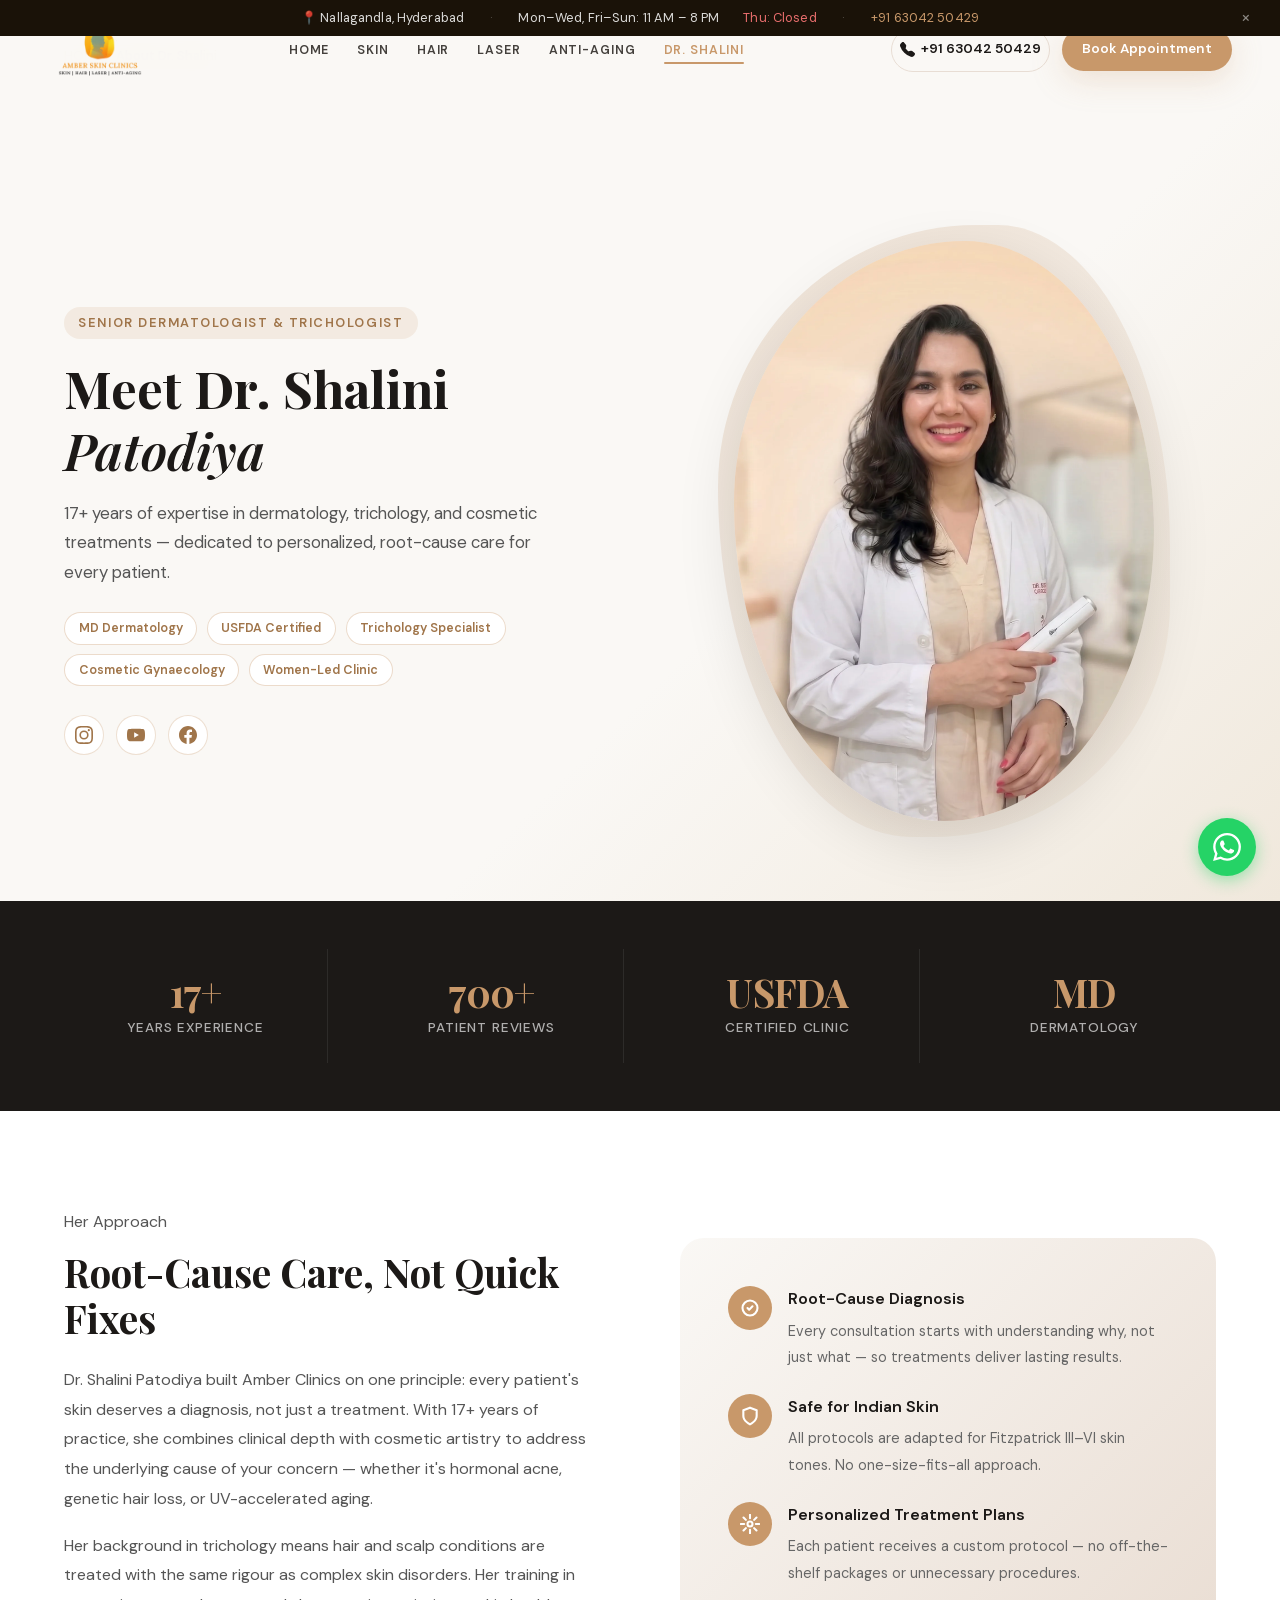
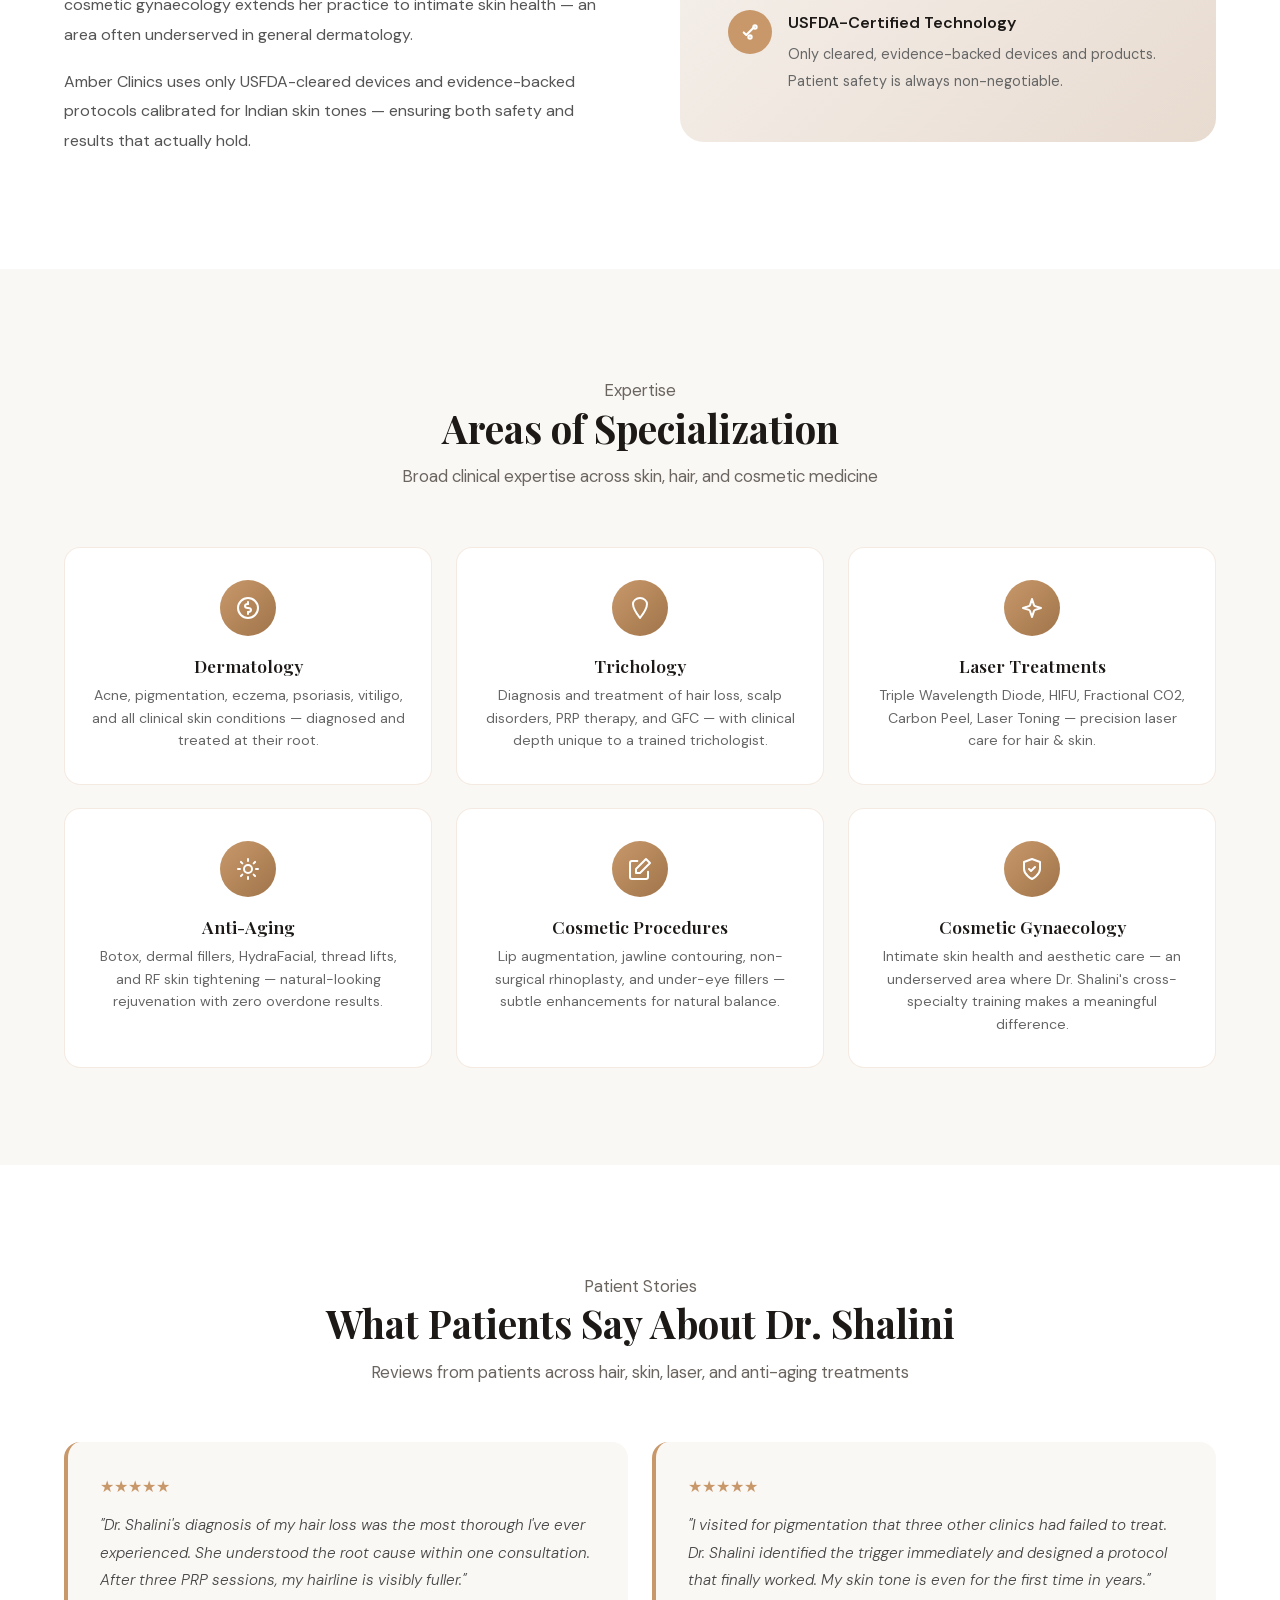
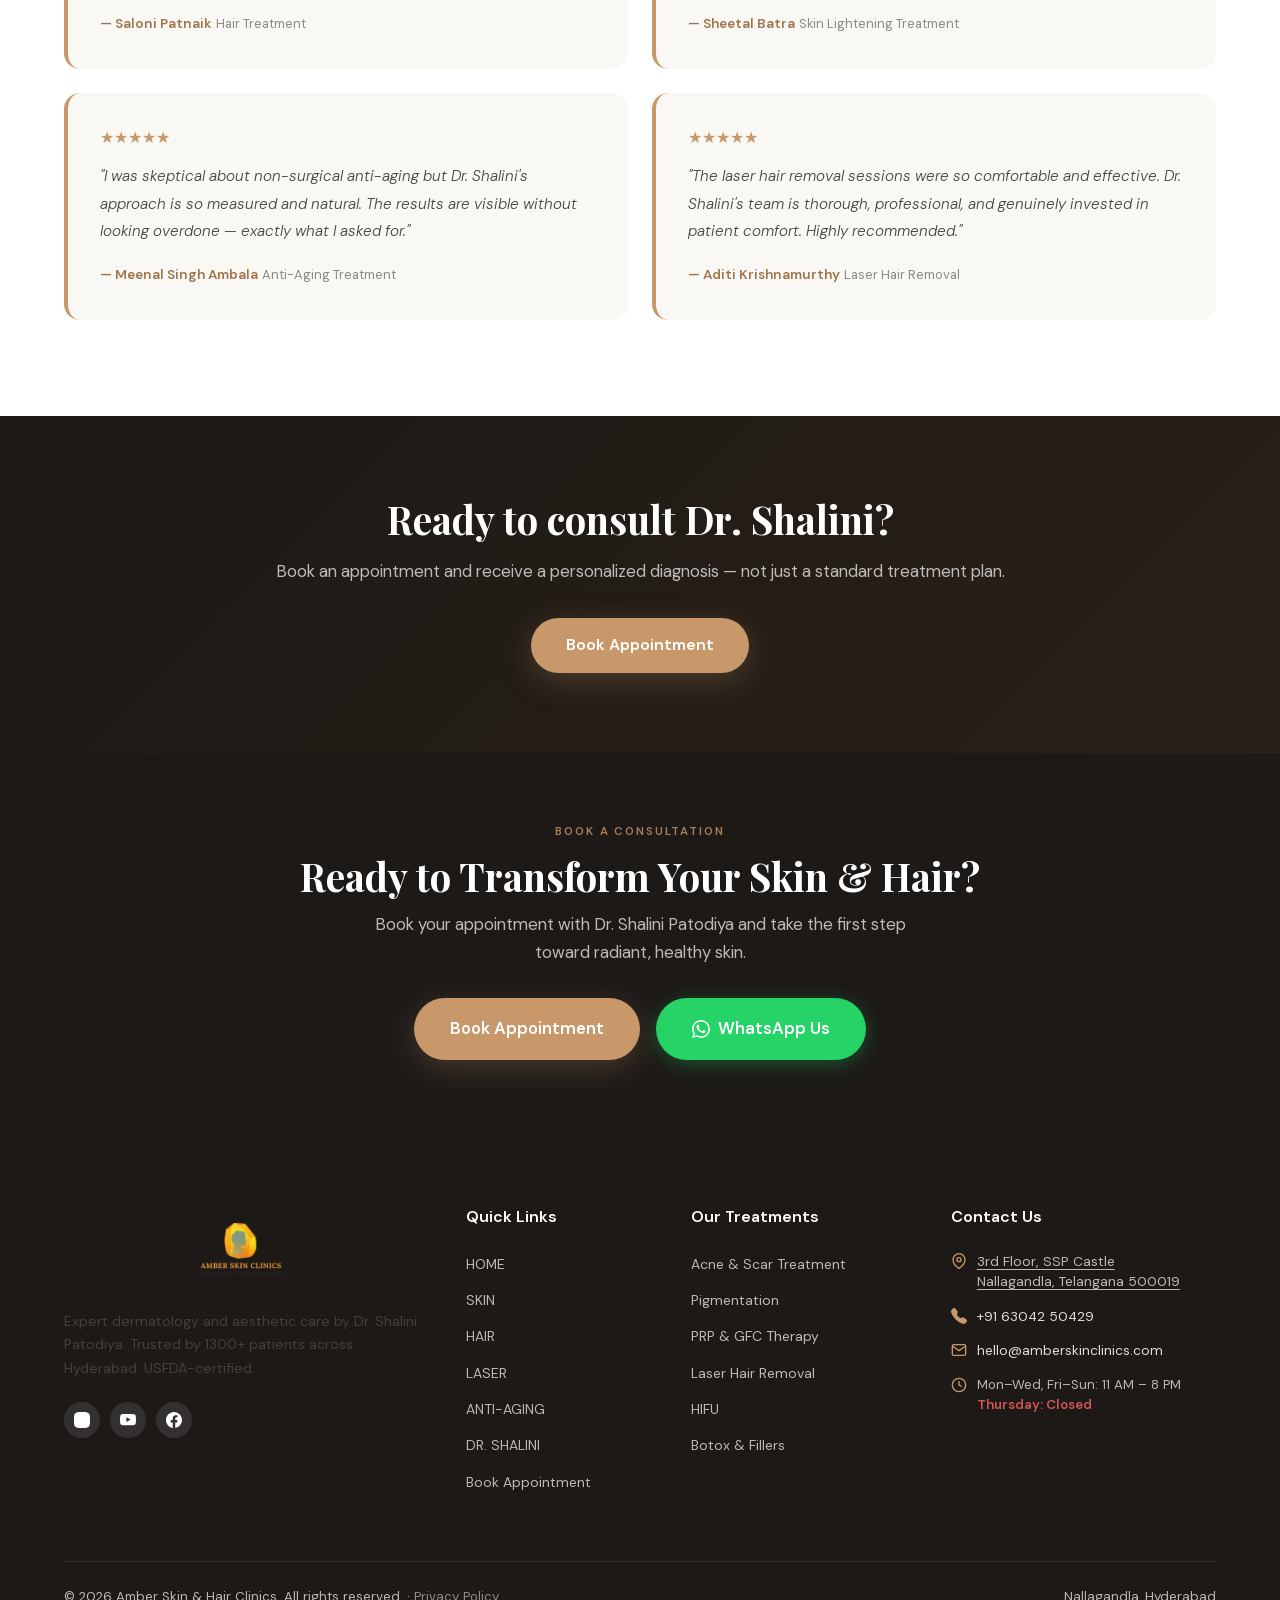
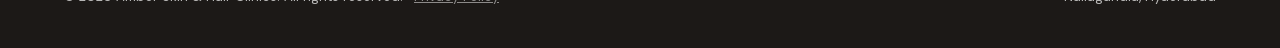
==== commit 393a2485: "perf: self-hosted fonts, WebP patient images, minified CSS, mobile hero compression - Self-host Goog" ====
--- a/about-dr-shalini.html
+++ b/about-dr-shalini.html
@@ -16,12 +16,13 @@
   <meta name="twitter:card" content="summary_large_image">
   <meta name="twitter:title" content="About Dr. Shalini Patodiya — Amber Clinics">
   <meta name="twitter:image" content="https://amberskinclinics.com/images/Shalini Image.png">
-  <link rel="canonical" href="https://amberskinclinics.com/about-dr-shalini.html">
-  <link rel="preconnect" href="https://fonts.googleapis.com" />
-  <link rel="preconnect" href="https://fonts.gstatic.com" crossorigin />
-  <link href="https://fonts.googleapis.com/css2?family=Playfair+Display:ital,wght@0,400;0,600;0,700;0,800;1,400;1,600&family=DM+Sans:ital,opsz,wght@0,9..40,300;0,9..40,400;0,9..40,500;0,9..40,600;1,9..40,300&display=swap" rel="stylesheet" />
-  <link rel="stylesheet" href="style.css" />
-  <link rel="stylesheet" href="premium.css" />
+  <link rel="canonical" href="https://amberskinclinics.com/about-dr-shalini.html"><noscript></noscript>
+  <link rel="preload" as="image" href="images/Shalini Image.webp" fetchpriority="high">
+  <link rel="preload" href="fonts/rP2Hp2ywxg089UriCZOIHTWEBlw.woff2" as="font" type="font/woff2" crossorigin>
+  <link rel="preload" href="fonts/nuFiD-vYSZviVYUb_rj3ij__anPXDTzYgEM86xQ.woff2" as="font" type="font/woff2" crossorigin>
+  <link rel="stylesheet" href="style.min.css">
+  <link rel="stylesheet" href="premium.min.css" media="print" onload="this.media='all'">
+  <noscript><link rel="stylesheet" href="premium.min.css"></noscript>
     <style>
     /* ── About Dr. Shalini page-specific styles ── */
     .about-hero {
@@ -329,7 +330,7 @@
   <nav class="navbar" id="navbar" role="navigation" aria-label="Main navigation">
     <div class="container nav-inner">
       <a href="index.html" class="nav-logo" aria-label="Amber Clinics — Home">
-        <picture><source srcset="images/clinic-logo.webp" type="image/webp"><img src="images/clinic-logo.png" alt="Amber Skin Clinics" style="height:144px;width:auto;" onerror="this.style.display='none';this.nextElementSibling.style.display='block'" loading="lazy"></picture>
+        <picture><source srcset="images/clinic-logo.webp" type="image/webp"><img src="images/clinic-logo.png" alt="Amber Skin Clinics" width="120" height="40" style="height:auto;width:auto;" onerror="this.style.display='none';this.nextElementSibling.style.display='block'" loading="eager"></picture>
         <span class="logo-text-fallback" style="display:none">Amber Clinics</span>
       </a>
       <ul class="nav-links" role="list">
@@ -398,7 +399,7 @@
       </div>
       <div class="about-hero-image">
         <div class="doctor-organic-frame">
-          <picture><source srcset="images/Shalini Image.webp" type="image/webp"><img src="images/Shalini Image.webp" alt="Dr. Shalini Patodiya — Senior Dermatologist at Amber Clinics" loading="eager" /></picture>
+          <picture><source srcset="images/Shalini Image.webp" type="image/webp"><img src="images/Shalini Image.webp" alt="Dr. Shalini Patodiya — Senior Dermatologist at Amber Clinics" width="480" height="580" loading="eager" fetchpriority="high"></picture>
         </div>
       </div>
     </div>
@@ -666,6 +667,17 @@
       fadeEls.forEach(el => el.classList.add('visible'));
     }
   </script>
+<div class="service-mobile-cta" aria-label="Quick actions">
+  <a href="tel:+916304250429" class="mobile-cta-btn mobile-cta-call" aria-label="Call us">
+    <svg width="16" height="16" fill="currentColor" viewBox="0 0 16 16" aria-hidden="true"><path fill-rule="evenodd" d="M1.885.511a1.745 1.745 0 0 1 2.61.163L6.29 2.98c.329.423.445.974.315 1.494l-.547 2.19a.678.678 0 0 0 .178.643l2.457 2.457a.678.678 0 0 0 .644.178l2.189-.547a1.745 1.745 0 0 1 1.494.315l2.306 1.794c.829.645.905 1.87.163 2.611l-1.034 1.034c-.74.74-1.846 1.065-2.877.702a18.634 18.634 0 0 1-7.01-4.42 18.634 18.634 0 0 1-4.42-7.009c-.362-1.03-.037-2.137.703-2.877L1.885.511z"/></svg>
+    Call
+  </a>
+  <a href="https://wa.me/916304250429?text=Hi%2C%20I%27d%20like%20to%20book%20a%20consultation%20with%20Dr.%20Shalini" class="mobile-cta-btn mobile-cta-wa" target="_blank" rel="noopener noreferrer" aria-label="Chat on WhatsApp">
+    <svg width="16" height="16" fill="currentColor" aria-hidden="true"><use href="#icon-whatsapp-full"/></svg>
+    WhatsApp
+  </a>
+  <a href="book-appointment.html" class="mobile-cta-btn mobile-cta-book">Book</a>
+</div>
 <button id="scroll-top" aria-label="Scroll to top"><svg width="18" height="18" fill="none" stroke="currentColor" stroke-width="2.5" viewBox="0 0 24 24"><path d="M18 15l-6-6-6 6"/></svg></button>
 <script src="premium.js" defer></script>
 </body>
--- a/style.min.css
+++ b/style.min.css
@@ -0,0 +1 @@
+@font-face{font-family:'DM Sans';font-style:italic;font-weight:300;font-display:swap;src:url(fonts/rP2Wp2ywxg089UriCZaSExdy3sGt9zz86D3wyKK58UfivUw4aw.woff2) format('woff2');unicode-range:U+0100-02BA,U+02BD-02C5,U+02C7-02CC,U+02CE-02D7,U+02DD-02FF,U+0304,U+0308,U+0329,U+1D00-1DBF,U+1E00-1E9F,U+1EF2-1EFF,U+2020,U+20A0-20AB,U+20AD-20C0,U+2113,U+2C60-2C7F,U+A720-A7FF}@font-face{font-family:'DM Sans';font-style:italic;font-weight:300;font-display:swap;src:url(fonts/rP2Wp2ywxg089UriCZaSExdy3sGt9zz86D3wyKy58UfivUw.woff2) format('woff2');unicode-range:U+0000-00FF,U+0131,U+0152-0153,U+02BB-02BC,U+02C6,U+02DA,U+02DC,U+0304,U+0308,U+0329,U+2000-206F,U+20AC,U+2122,U+2191,U+2193,U+2212,U+2215,U+FEFF,U+FFFD}@font-face{font-family:'DM Sans';font-style:normal;font-weight:300;font-display:swap;src:url(fonts/rP2Hp2ywxg089UriCZ2IHTWEBlwu8Q.woff2) format('woff2');unicode-range:U+0100-02BA,U+02BD-02C5,U+02C7-02CC,U+02CE-02D7,U+02DD-02FF,U+0304,U+0308,U+0329,U+1D00-1DBF,U+1E00-1E9F,U+1EF2-1EFF,U+2020,U+20A0-20AB,U+20AD-20C0,U+2113,U+2C60-2C7F,U+A720-A7FF}@font-face{font-family:'DM Sans';font-style:normal;font-weight:300;font-display:swap;src:url(fonts/rP2Hp2ywxg089UriCZOIHTWEBlw.woff2) format('woff2');unicode-range:U+0000-00FF,U+0131,U+0152-0153,U+02BB-02BC,U+02C6,U+02DA,U+02DC,U+0304,U+0308,U+0329,U+2000-206F,U+20AC,U+2122,U+2191,U+2193,U+2212,U+2215,U+FEFF,U+FFFD}@font-face{font-family:'DM Sans';font-style:normal;font-weight:400;font-display:swap;src:url(fonts/rP2Hp2ywxg089UriCZ2IHTWEBlwu8Q.woff2) format('woff2');unicode-range:U+0100-02BA,U+02BD-02C5,U+02C7-02CC,U+02CE-02D7,U+02DD-02FF,U+0304,U+0308,U+0329,U+1D00-1DBF,U+1E00-1E9F,U+1EF2-1EFF,U+2020,U+20A0-20AB,U+20AD-20C0,U+2113,U+2C60-2C7F,U+A720-A7FF}@font-face{font-family:'DM Sans';font-style:normal;font-weight:400;font-display:swap;src:url(fonts/rP2Hp2ywxg089UriCZOIHTWEBlw.woff2) format('woff2');unicode-range:U+0000-00FF,U+0131,U+0152-0153,U+02BB-02BC,U+02C6,U+02DA,U+02DC,U+0304,U+0308,U+0329,U+2000-206F,U+20AC,U+2122,U+2191,U+2193,U+2212,U+2215,U+FEFF,U+FFFD}@font-face{font-family:'DM Sans';font-style:normal;font-weight:500;font-display:swap;src:url(fonts/rP2Hp2ywxg089UriCZ2IHTWEBlwu8Q.woff2) format('woff2');unicode-range:U+0100-02BA,U+02BD-02C5,U+02C7-02CC,U+02CE-02D7,U+02DD-02FF,U+0304,U+0308,U+0329,U+1D00-1DBF,U+1E00-1E9F,U+1EF2-1EFF,U+2020,U+20A0-20AB,U+20AD-20C0,U+2113,U+2C60-2C7F,U+A720-A7FF}@font-face{font-family:'DM Sans';font-style:normal;font-weight:500;font-display:swap;src:url(fonts/rP2Hp2ywxg089UriCZOIHTWEBlw.woff2) format('woff2');unicode-range:U+0000-00FF,U+0131,U+0152-0153,U+02BB-02BC,U+02C6,U+02DA,U+02DC,U+0304,U+0308,U+0329,U+2000-206F,U+20AC,U+2122,U+2191,U+2193,U+2212,U+2215,U+FEFF,U+FFFD}@font-face{font-family:'DM Sans';font-style:normal;font-weight:600;font-display:swap;src:url(fonts/rP2Hp2ywxg089UriCZ2IHTWEBlwu8Q.woff2) format('woff2');unicode-range:U+0100-02BA,U+02BD-02C5,U+02C7-02CC,U+02CE-02D7,U+02DD-02FF,U+0304,U+0308,U+0329,U+1D00-1DBF,U+1E00-1E9F,U+1EF2-1EFF,U+2020,U+20A0-20AB,U+20AD-20C0,U+2113,U+2C60-2C7F,U+A720-A7FF}@font-face{font-family:'DM Sans';font-style:normal;font-weight:600;font-display:swap;src:url(fonts/rP2Hp2ywxg089UriCZOIHTWEBlw.woff2) format('woff2');unicode-range:U+0000-00FF,U+0131,U+0152-0153,U+02BB-02BC,U+02C6,U+02DA,U+02DC,U+0304,U+0308,U+0329,U+2000-206F,U+20AC,U+2122,U+2191,U+2193,U+2212,U+2215,U+FEFF,U+FFFD}@font-face{font-family:'Playfair Display';font-style:italic;font-weight:400;font-display:swap;src:url(fonts/nuFkD-vYSZviVYUb_rj3ij__anPXDTnohkk7yRZrPJ-M.woff2) format('woff2');unicode-range:U+0301,U+0400-045F,U+0490-0491,U+04B0-04B1,U+2116}@font-face{font-family:'Playfair Display';font-style:italic;font-weight:400;font-display:swap;src:url(fonts/nuFkD-vYSZviVYUb_rj3ij__anPXDTnojUk7yRZrPJ-M.woff2) format('woff2');unicode-range:U+0102-0103,U+0110-0111,U+0128-0129,U+0168-0169,U+01A0-01A1,U+01AF-01B0,U+0300-0301,U+0303-0304,U+0308-0309,U+0323,U+0329,U+1EA0-1EF9,U+20AB}@font-face{font-family:'Playfair Display';font-style:italic;font-weight:400;font-display:swap;src:url(fonts/nuFkD-vYSZviVYUb_rj3ij__anPXDTnojEk7yRZrPJ-M.woff2) format('woff2');unicode-range:U+0100-02BA,U+02BD-02C5,U+02C7-02CC,U+02CE-02D7,U+02DD-02FF,U+0304,U+0308,U+0329,U+1D00-1DBF,U+1E00-1E9F,U+1EF2-1EFF,U+2020,U+20A0-20AB,U+20AD-20C0,U+2113,U+2C60-2C7F,U+A720-A7FF}@font-face{font-family:'Playfair Display';font-style:italic;font-weight:400;font-display:swap;src:url(fonts/nuFkD-vYSZviVYUb_rj3ij__anPXDTnogkk7yRZrPA.woff2) format('woff2');unicode-range:U+0000-00FF,U+0131,U+0152-0153,U+02BB-02BC,U+02C6,U+02DA,U+02DC,U+0304,U+0308,U+0329,U+2000-206F,U+20AC,U+2122,U+2191,U+2193,U+2212,U+2215,U+FEFF,U+FFFD}@font-face{font-family:'Playfair Display';font-style:italic;font-weight:600;font-display:swap;src:url(fonts/nuFkD-vYSZviVYUb_rj3ij__anPXDTnohkk7yRZrPJ-M.woff2) format('woff2');unicode-range:U+0301,U+0400-045F,U+0490-0491,U+04B0-04B1,U+2116}@font-face{font-family:'Playfair Display';font-style:italic;font-weight:600;font-display:swap;src:url(fonts/nuFkD-vYSZviVYUb_rj3ij__anPXDTnojUk7yRZrPJ-M.woff2) format('woff2');unicode-range:U+0102-0103,U+0110-0111,U+0128-0129,U+0168-0169,U+01A0-01A1,U+01AF-01B0,U+0300-0301,U+0303-0304,U+0308-0309,U+0323,U+0329,U+1EA0-1EF9,U+20AB}@font-face{font-family:'Playfair Display';font-style:italic;font-weight:600;font-display:swap;src:url(fonts/nuFkD-vYSZviVYUb_rj3ij__anPXDTnojEk7yRZrPJ-M.woff2) format('woff2');unicode-range:U+0100-02BA,U+02BD-02C5,U+02C7-02CC,U+02CE-02D7,U+02DD-02FF,U+0304,U+0308,U+0329,U+1D00-1DBF,U+1E00-1E9F,U+1EF2-1EFF,U+2020,U+20A0-20AB,U+20AD-20C0,U+2113,U+2C60-2C7F,U+A720-A7FF}@font-face{font-family:'Playfair Display';font-style:italic;font-weight:600;font-display:swap;src:url(fonts/nuFkD-vYSZviVYUb_rj3ij__anPXDTnogkk7yRZrPA.woff2) format('woff2');unicode-range:U+0000-00FF,U+0131,U+0152-0153,U+02BB-02BC,U+02C6,U+02DA,U+02DC,U+0304,U+0308,U+0329,U+2000-206F,U+20AC,U+2122,U+2191,U+2193,U+2212,U+2215,U+FEFF,U+FFFD}@font-face{font-family:'Playfair Display';font-style:normal;font-weight:400;font-display:swap;src:url(fonts/nuFiD-vYSZviVYUb_rj3ij__anPXDTjYgEM86xRbPQ.woff2) format('woff2');unicode-range:U+0301,U+0400-045F,U+0490-0491,U+04B0-04B1,U+2116}@font-face{font-family:'Playfair Display';font-style:normal;font-weight:400;font-display:swap;src:url(fonts/nuFiD-vYSZviVYUb_rj3ij__anPXDTPYgEM86xRbPQ.woff2) format('woff2');unicode-range:U+0102-0103,U+0110-0111,U+0128-0129,U+0168-0169,U+01A0-01A1,U+01AF-01B0,U+0300-0301,U+0303-0304,U+0308-0309,U+0323,U+0329,U+1EA0-1EF9,U+20AB}@font-face{font-family:'Playfair Display';font-style:normal;font-weight:400;font-display:swap;src:url(fonts/nuFiD-vYSZviVYUb_rj3ij__anPXDTLYgEM86xRbPQ.woff2) format('woff2');unicode-range:U+0100-02BA,U+02BD-02C5,U+02C7-02CC,U+02CE-02D7,U+02DD-02FF,U+0304,U+0308,U+0329,U+1D00-1DBF,U+1E00-1E9F,U+1EF2-1EFF,U+2020,U+20A0-20AB,U+20AD-20C0,U+2113,U+2C60-2C7F,U+A720-A7FF}@font-face{font-family:'Playfair Display';font-style:normal;font-weight:400;font-display:swap;src:url(fonts/nuFiD-vYSZviVYUb_rj3ij__anPXDTzYgEM86xQ.woff2) format('woff2');unicode-range:U+0000-00FF,U+0131,U+0152-0153,U+02BB-02BC,U+02C6,U+02DA,U+02DC,U+0304,U+0308,U+0329,U+2000-206F,U+20AC,U+2122,U+2191,U+2193,U+2212,U+2215,U+FEFF,U+FFFD}@font-face{font-family:'Playfair Display';font-style:normal;font-weight:600;font-display:swap;src:url(fonts/nuFiD-vYSZviVYUb_rj3ij__anPXDTjYgEM86xRbPQ.woff2) format('woff2');unicode-range:U+0301,U+0400-045F,U+0490-0491,U+04B0-04B1,U+2116}@font-face{font-family:'Playfair Display';font-style:normal;font-weight:600;font-display:swap;src:url(fonts/nuFiD-vYSZviVYUb_rj3ij__anPXDTPYgEM86xRbPQ.woff2) format('woff2');unicode-range:U+0102-0103,U+0110-0111,U+0128-0129,U+0168-0169,U+01A0-01A1,U+01AF-01B0,U+0300-0301,U+0303-0304,U+0308-0309,U+0323,U+0329,U+1EA0-1EF9,U+20AB}@font-face{font-family:'Playfair Display';font-style:normal;font-weight:600;font-display:swap;src:url(fonts/nuFiD-vYSZviVYUb_rj3ij__anPXDTLYgEM86xRbPQ.woff2) format('woff2');unicode-range:U+0100-02BA,U+02BD-02C5,U+02C7-02CC,U+02CE-02D7,U+02DD-02FF,U+0304,U+0308,U+0329,U+1D00-1DBF,U+1E00-1E9F,U+1EF2-1EFF,U+2020,U+20A0-20AB,U+20AD-20C0,U+2113,U+2C60-2C7F,U+A720-A7FF}@font-face{font-family:'Playfair Display';font-style:normal;font-weight:600;font-display:swap;src:url(fonts/nuFiD-vYSZviVYUb_rj3ij__anPXDTzYgEM86xQ.woff2) format('woff2');unicode-range:U+0000-00FF,U+0131,U+0152-0153,U+02BB-02BC,U+02C6,U+02DA,U+02DC,U+0304,U+0308,U+0329,U+2000-206F,U+20AC,U+2122,U+2191,U+2193,U+2212,U+2215,U+FEFF,U+FFFD}@font-face{font-family:'Playfair Display';font-style:normal;font-weight:700;font-display:swap;src:url(fonts/nuFiD-vYSZviVYUb_rj3ij__anPXDTjYgEM86xRbPQ.woff2) format('woff2');unicode-range:U+0301,U+0400-045F,U+0490-0491,U+04B0-04B1,U+2116}@font-face{font-family:'Playfair Display';font-style:normal;font-weight:700;font-display:swap;src:url(fonts/nuFiD-vYSZviVYUb_rj3ij__anPXDTPYgEM86xRbPQ.woff2) format('woff2');unicode-range:U+0102-0103,U+0110-0111,U+0128-0129,U+0168-0169,U+01A0-01A1,U+01AF-01B0,U+0300-0301,U+0303-0304,U+0308-0309,U+0323,U+0329,U+1EA0-1EF9,U+20AB}@font-face{font-family:'Playfair Display';font-style:normal;font-weight:700;font-display:swap;src:url(fonts/nuFiD-vYSZviVYUb_rj3ij__anPXDTLYgEM86xRbPQ.woff2) format('woff2');unicode-range:U+0100-02BA,U+02BD-02C5,U+02C7-02CC,U+02CE-02D7,U+02DD-02FF,U+0304,U+0308,U+0329,U+1D00-1DBF,U+1E00-1E9F,U+1EF2-1EFF,U+2020,U+20A0-20AB,U+20AD-20C0,U+2113,U+2C60-2C7F,U+A720-A7FF}@font-face{font-family:'Playfair Display';font-style:normal;font-weight:700;font-display:swap;src:url(fonts/nuFiD-vYSZviVYUb_rj3ij__anPXDTzYgEM86xQ.woff2) format('woff2');unicode-range:U+0000-00FF,U+0131,U+0152-0153,U+02BB-02BC,U+02C6,U+02DA,U+02DC,U+0304,U+0308,U+0329,U+2000-206F,U+20AC,U+2122,U+2191,U+2193,U+2212,U+2215,U+FEFF,U+FFFD}@font-face{font-family:'Playfair Display';font-style:normal;font-weight:800;font-display:swap;src:url(fonts/nuFiD-vYSZviVYUb_rj3ij__anPXDTjYgEM86xRbPQ.woff2) format('woff2');unicode-range:U+0301,U+0400-045F,U+0490-0491,U+04B0-04B1,U+2116}@font-face{font-family:'Playfair Display';font-style:normal;font-weight:800;font-display:swap;src:url(fonts/nuFiD-vYSZviVYUb_rj3ij__anPXDTPYgEM86xRbPQ.woff2) format('woff2');unicode-range:U+0102-0103,U+0110-0111,U+0128-0129,U+0168-0169,U+01A0-01A1,U+01AF-01B0,U+0300-0301,U+0303-0304,U+0308-0309,U+0323,U+0329,U+1EA0-1EF9,U+20AB}@font-face{font-family:'Playfair Display';font-style:normal;font-weight:800;font-display:swap;src:url(fonts/nuFiD-vYSZviVYUb_rj3ij__anPXDTLYgEM86xRbPQ.woff2) format('woff2');unicode-range:U+0100-02BA,U+02BD-02C5,U+02C7-02CC,U+02CE-02D7,U+02DD-02FF,U+0304,U+0308,U+0329,U+1D00-1DBF,U+1E00-1E9F,U+1EF2-1EFF,U+2020,U+20A0-20AB,U+20AD-20C0,U+2113,U+2C60-2C7F,U+A720-A7FF}@font-face{font-family:'Playfair Display';font-style:normal;font-weight:800;font-display:swap;src:url(fonts/nuFiD-vYSZviVYUb_rj3ij__anPXDTzYgEM86xQ.woff2) format('woff2');unicode-range:U+0000-00FF,U+0131,U+0152-0153,U+02BB-02BC,U+02C6,U+02DA,U+02DC,U+0304,U+0308,U+0329,U+2000-206F,U+20AC,U+2122,U+2191,U+2193,U+2212,U+2215,U+FEFF,U+FFFD}:root{--amber-primary:#C8986A;--amber-deep:#A0754A;--amber-light:#F5EAD9;--amber-glow:rgba(200,152,106,0.15);--cream:#FAF8F5;--cream-dark:#F2EDE6;--rose-accent:#9E6B6B;--rose-light:#F0E0E0;--charcoal:#1C1917;--charcoal-mid:#292524;--body-text:#44403C;--muted:#78716C;--muted-light:#A8A29E;--success:#4CAF7D;--whatsapp:#25D366;--border:#E8DDD4;--border-dark:#D4C4B4;--white:#FFFFFF;--shadow-sm:0 2px 8px rgba(28,25,23,0.06);--shadow-md:0 4px 20px rgba(28,25,23,0.10);--shadow-lg:0 8px 40px rgba(28,25,23,0.14);--shadow-amber:0 8px 32px rgba(200,152,106,0.25);--radius-sm:8px;--radius-md:16px;--radius-lg:24px;--radius-full:9999px;--nav-h:100px;--transition:0.28s cubic-bezier(0.4,0,0.2,1);--font-heading:'Playfair Display',Georgia,serif}*,::after,::before{box-sizing:border-box;margin:0;padding:0}html{scroll-behavior:smooth;font-size:16px}body{font-family:'DM Sans',-apple-system,sans-serif;background:var(--cream);color:var(--body-text);line-height:1.65;overflow-x:hidden}img{max-width:100%;display:block}a{text-decoration:none;color:inherit}button{cursor:pointer;border:none;background:0 0;font-family:inherit}ul{list-style:none}.playfair{font-family:'Playfair Display',Georgia,serif}h1,h2,h3{font-family:'Playfair Display',Georgia,serif;color:var(--charcoal);line-height:1.2}h1{font-size:clamp(2.2rem, 4.5vw, 3.6rem);font-weight:700}h2{font-size:clamp(1.8rem, 3vw, 2.6rem);font-weight:700}h3{font-size:clamp(1.05rem, 2vw, 1.3rem);font-weight:600}p{color:var(--body-text)}.section-label{font-family:'DM Sans',sans-serif;font-size:.72rem;font-weight:600;letter-spacing:.16em;text-transform:uppercase;color:var(--amber-primary);display:inline-block;margin-bottom:12px}.btn{display:inline-flex;align-items:center;gap:8px;padding:14px 28px;border-radius:var(--radius-full);font-family:'DM Sans',sans-serif;font-size:.95rem;font-weight:600;transition:all var(--transition);white-space:nowrap;cursor:pointer}.btn-primary{background:var(--amber-primary);color:var(--white);box-shadow:var(--shadow-amber)}.btn-primary:hover{background:var(--amber-deep);transform:translateY(-2px);box-shadow:0 12px 40px rgba(200,152,106,.35)}.btn-primary:active{transform:scale(.97)}.btn-secondary{background:0 0;color:var(--amber-primary);border:2px solid var(--amber-primary)}.btn-secondary:hover{background:var(--amber-light);transform:translateY(-2px)}.btn-whatsapp{background:var(--whatsapp);color:var(--white);box-shadow:0 4px 20px rgba(37,211,102,.3)}.btn-whatsapp:hover{background:#1fba5a;transform:translateY(-2px)}.btn-email{background:var(--charcoal);color:var(--white);box-shadow:var(--shadow-md)}.btn-email:hover{background:#333;transform:translateY(-2px)}.btn-lg{padding:17px 36px;font-size:1.05rem}.btn-sm{padding:10px 20px;font-size:.85rem}.container{width:100%;max-width:1200px;margin:0 auto;padding:0 24px}.section{padding:88px 0}.section-sm{padding:56px 0}.section-header{text-align:center;margin-bottom:56px}.section-header p{font-size:1.05rem;color:var(--muted);margin-top:12px;max-width:560px;margin-left:auto;margin-right:auto}.fade-up{opacity:0;transform:translateY(32px);transition:opacity .6s ease,transform .6s ease}.fade-up.visible{opacity:1;transform:translateY(0)}.fade-up-delay-1{transition-delay:0.1s}.fade-up-delay-2{transition-delay:0.2s}.fade-up-delay-3{transition-delay:0.3s}.fade-up-delay-4{transition-delay:0.4s}.fade-up-delay-5{transition-delay:0.5s}@media (prefers-reduced-motion:reduce){.fade-up{opacity:1;transform:none;transition:none}}#navbar{position:fixed;top:0;left:0;right:0;height:var(--nav-h);background:rgba(250,248,245,.95);backdrop-filter:blur(16px);-webkit-backdrop-filter:blur(16px);border-bottom:1px solid transparent;z-index:1000;transition:border-color var(--transition),box-shadow var(--transition)}#navbar .container{max-width:1440px;padding:0 48px}#navbar.scrolled{border-color:var(--border);box-shadow:var(--shadow-sm)}.nav-inner{display:flex;align-items:center;justify-content:space-between;height:100%}.nav-logo{display:flex;align-items:center;gap:10px}.nav-logo img{height:52px;width:auto;object-fit:contain}.nav-logo-text{display:flex;flex-direction:column;gap:1px}.nav-logo-name{font-family:'Playfair Display',serif;font-size:1.2rem;font-weight:700;color:var(--charcoal);line-height:1}.nav-logo-name span{color:var(--amber-primary)}.nav-logo-sub{font-size:.6rem;letter-spacing:.12em;text-transform:uppercase;color:var(--muted);font-weight:500}.nav-links{display:flex;align-items:center;gap:28px;list-style:none;margin:0;padding:0}.nav-links a{font-size:.78rem;font-weight:600;letter-spacing:.07em;color:var(--body-text);transition:color var(--transition);position:relative;padding-bottom:3px}.nav-links a::after{content:'';position:absolute;bottom:-3px;left:0;width:0;height:2px;background:var(--amber-primary);border-radius:2px;transition:width var(--transition)}.nav-links a:hover{color:var(--amber-primary)}.nav-links a.active::after,.nav-links a:hover::after{width:100%}.nav-links a.active{color:var(--amber-primary)}.nav-right{display:flex;align-items:center;gap:12px}.nav-phone{font-size:.85rem;font-weight:600;color:var(--charcoal);display:flex;align-items:center;gap:6px;border:1.5px solid var(--border);border-radius:50px;padding:6px 14px;transition:border-color var(--transition),color var(--transition)}.nav-phone:hover{color:var(--amber-primary);border-color:var(--amber-primary)}.hamburger{display:none;flex-direction:column;gap:5px;padding:6px;cursor:pointer}.hamburger span{display:block;width:24px;height:2px;background:var(--charcoal);border-radius:2px;transition:all var(--transition)}.hamburger.open span:first-child{transform:rotate(45deg) translate(5px,5px)}.hamburger.open span:nth-child(2){opacity:0}.hamburger.open span:nth-child(3){transform:rotate(-45deg) translate(5px,-5px)}.mobile-menu{display:none;position:fixed;top:var(--nav-h);left:0;right:0;background:var(--cream);border-bottom:1px solid var(--border);padding:24px;z-index:999;box-shadow:var(--shadow-md);max-height:calc(100vh - var(--nav-h));overflow-y:auto}.mobile-menu.open{display:block}.mobile-menu a{display:block;padding:14px 0;font-size:1rem;font-weight:500;color:var(--body-text);border-bottom:1px solid var(--border)}.mobile-menu a:last-child{border-bottom:none}.mobile-menu .btn{width:100%;justify-content:center;margin-top:16px}#hero{position:relative;height:100vh;min-height:640px;overflow:hidden}.hero-slide{position:absolute;inset:0;opacity:0;transition:opacity .8s ease;pointer-events:none;display:flex;align-items:center}.hero-slide.active{opacity:1;pointer-events:all}.hero-slide-1{background:var(--cream);align-items:flex-start}.hero-slide-1-decor{position:absolute;top:-20%;right:-10%;width:65vw;height:100vh;background:radial-gradient(ellipse at 70% 40%,#f5ead9 0,#f0d8c0 40%,#e8c4a8 80%,transparent 100%);border-radius:30% 70% 70% 30%/30% 30% 70% 70%;z-index:0;pointer-events:none}.hero-inner{display:grid;grid-template-columns:1fr 1fr;gap:64px;align-items:center;position:relative;z-index:1;padding-top:calc(var(--nav-h) + 24px);padding-bottom:64px;width:100%}.hero-visual{position:relative;display:flex;align-items:center;justify-content:center;height:520px}.hero-visual-bg{position:absolute;inset:0;background:radial-gradient(ellipse at 30% 30%,rgba(200,152,106,.3) 0,transparent 60%),radial-gradient(ellipse at 70% 70%,rgba(158,107,107,.2) 0,transparent 60%),linear-gradient(135deg,#f5ead9 0,#edd5b8 40%,#e0c4a4 100%);border-radius:60% 40% 50% 50%/50% 50% 40% 60%}.hero-urgency{margin-top:20px;font-size:.85rem;color:var(--rose-accent);font-weight:500;display:flex;align-items:center;gap:6px}.hero-proof-bar{display:inline-flex;align-items:center;gap:8px;background:var(--white);border:1px solid var(--border);border-radius:var(--radius-full);padding:8px 16px;margin-bottom:20px;font-size:.82rem;font-weight:500;color:var(--body-text);box-shadow:var(--shadow-sm)}.hero-proof-bar .stars{color:#f5a623}.hero-title{margin-bottom:16px;letter-spacing:-.02em}.hero-title em{font-style:italic;color:var(--amber-primary)}.hero-subtitle{font-size:1rem;color:var(--muted);margin-bottom:24px;line-height:1.7}.hero-checks{display:flex;flex-direction:column;gap:10px;margin-bottom:32px}.hero-check{display:flex;align-items:flex-start;gap:10px;font-size:.93rem;color:var(--body-text)}.hero-check-icon{width:22px;height:22px;background:var(--amber-light);border-radius:var(--radius-full);display:flex;align-items:center;justify-content:center;color:var(--amber-primary);font-size:.72rem;font-weight:700;flex-shrink:0;margin-top:2px}.hero-ctas{display:flex;align-items:center;gap:14px;flex-wrap:wrap}.hero-img-wrap{width:380px;height:430px;border-radius:60% 40% 50% 50%/50% 50% 40% 60%;overflow:hidden;position:relative;box-shadow:0 24px 72px rgba(160,117,74,.3);border:5px solid rgba(255,255,255,.8);margin-top:48px}.hero-img-wrap img{width:100%;height:100%;object-fit:cover;object-position:center top}.hero-badge{position:absolute;bottom:60px;right:-10px;background:var(--white);border-radius:var(--radius-md);padding:12px 18px;box-shadow:var(--shadow-lg);display:flex;align-items:center;gap:10px;z-index:3;border:1px solid var(--border)}.hero-badge-text{font-size:.8rem;font-weight:600;color:var(--charcoal);line-height:1.3}.hero-badge-sub{font-size:.7rem;color:var(--muted);font-weight:400}.hero-badge-2{position:absolute;top:60px;left:-20px;background:var(--amber-primary);color:var(--white);border-radius:var(--radius-md);padding:12px 16px;font-size:.78rem;font-weight:600;box-shadow:var(--shadow-amber);z-index:3;text-align:center;line-height:1.3}.hero-badge-2 strong{display:block;font-size:1.1rem}.hero-slide-fullbleed{align-items:flex-end;padding-bottom:60px}.hero-slide-fullbg{position:absolute;inset:0;width:100%;height:100%;object-fit:cover;z-index:0}.hero-slide-overlay{position:absolute;inset:0;background:linear-gradient(to right,rgba(0,0,0,.72) 0,rgba(0,0,0,.18) 55%,transparent 100%);z-index:1}.hero-slide-content{position:relative;z-index:2;color:#fff;max-width:580px;padding-top:calc(var(--nav-h) + 48px);padding-bottom:0;padding-left:80px}.hero-slide-content .hero-subtitle{color:rgba(255,255,255,.85)}.hero-slide-content .hero-check{color:rgba(255,255,255,.92)}.hero-slide-content h1,.hero-slide-content h2{color:#fff}.hero-slide-content h1 em,.hero-slide-content h2 em{color:var(--amber-primary)}.hero-slide-content .btn-secondary{color:#fff;border-color:rgba(255,255,255,.65)}.hero-slide-content .btn-secondary:hover{background:rgba(255,255,255,.18);color:#fff;border-color:#fff}.hero-service-tag{display:inline-block;background:var(--amber-light);color:var(--amber-deep);font-size:.72rem;font-weight:700;letter-spacing:.12em;text-transform:uppercase;padding:6px 14px;border-radius:var(--radius-full);margin-bottom:16px;border:1px solid var(--amber-primary)}.hero-carousel-slide{position:absolute;inset:0;opacity:0;transition:opacity .8s ease;pointer-events:none;display:flex;align-items:flex-end;padding-bottom:60px}.hero-carousel-slide.active{opacity:1;pointer-events:auto}.hero-carousel-slide .hero-slide-fullbg{position:absolute;inset:0;width:100%;height:100%;object-fit:cover}.hero-carousel-slide .hero-slide-overlay{position:absolute;inset:0;background:linear-gradient(to right,rgba(0,0,0,.72) 0,rgba(0,0,0,.18) 60%,transparent 100%)}.hero-carousel-slide .hero-slide-content{position:relative;z-index:2}.hero-carousel-next,.hero-carousel-prev{position:absolute;top:50%;transform:translateY(-50%);z-index:20;width:48px;height:48px;border-radius:50%;background:rgba(255,255,255,.88);backdrop-filter:blur(8px);border:1px solid rgba(0,0,0,.1);color:var(--charcoal);display:flex;align-items:center;justify-content:center;cursor:pointer;transition:all .2s;box-shadow:0 2px 12px rgba(0,0,0,.14)}.hero-carousel-prev{left:24px}.hero-carousel-next{right:24px}.hero-carousel-next:hover,.hero-carousel-prev:hover{background:var(--amber-primary);color:#fff;border-color:var(--amber-primary);box-shadow:var(--shadow-amber)}.hero-carousel-dots{position:absolute;bottom:24px;left:50%;transform:translateX(-50%);display:flex;gap:8px;z-index:20}.hero-dot{width:8px;height:8px;border-radius:50%;background:rgba(255,255,255,.5);border:1px solid rgba(0,0,0,.18);cursor:pointer;transition:all .3s;padding:0}.hero-dot.active{background:var(--amber-primary);width:24px;border-radius:4px;border-color:var(--amber-primary)}.ratings-bar{background:var(--white);border-top:1px solid var(--border);border-bottom:1px solid var(--border);padding:20px 0}.ratings-bar-inner{display:flex;align-items:center;justify-content:center;gap:36px;flex-wrap:nowrap}.rating-item{display:flex;align-items:center;gap:12px}.rating-platform-logo{height:28px;display:flex;align-items:center;justify-content:center}.rating-platform-name{font-weight:700;font-size:.95rem;color:var(--charcoal)}.rating-stars{color:#f5a623;font-size:.9rem}.rating-score{font-family:'Playfair Display',serif;font-size:1.3rem;font-weight:700;color:var(--amber-primary)}.rating-count{font-size:.78rem;color:var(--muted);font-weight:500}.ratings-divider{width:1px;height:40px;background:var(--border)}.ratings-summary{font-size:.85rem;color:var(--muted);font-weight:600;border-left:3px solid var(--amber-primary);padding-left:12px}#trust-bar{background:var(--charcoal);padding:0}.trust-bar-inner{display:grid;grid-template-columns:repeat(4,1fr)}.trust-stat{display:flex;align-items:center;justify-content:center;gap:14px;padding:28px 24px;border-right:1px solid rgba(255,255,255,.08);transition:background var(--transition)}.trust-stat:last-child{border-right:none}.trust-stat:hover{background:rgba(200,152,106,.08)}.trust-stat-icon{width:48px;height:48px;background:rgba(200,152,106,.15);border-radius:var(--radius-sm);display:flex;align-items:center;justify-content:center;flex-shrink:0;color:var(--amber-primary)}.trust-stat-number{font-family:'Playfair Display',serif;font-size:1.6rem;font-weight:700;color:var(--amber-primary);line-height:1}.trust-stat-label{font-size:.78rem;color:rgba(255,255,255,.55);margin-top:2px;text-transform:uppercase;letter-spacing:.06em;font-weight:500}.category-grid{display:grid;grid-template-columns:repeat(4,1fr);gap:24px}.category-card{position:relative;border-radius:var(--radius-md);overflow:hidden;display:flex;flex-direction:column;height:auto;background:var(--white);box-shadow:var(--shadow-sm);border:1px solid var(--border);cursor:pointer;transition:transform var(--transition),box-shadow var(--transition);text-decoration:none}.category-card:hover{transform:translateY(-6px);box-shadow:var(--shadow-lg)}.category-card img.bg{position:static;width:100%;height:220px;object-fit:cover;object-position:center top;flex-shrink:0;filter:none;transition:transform .6s ease;display:block}.category-card:hover img.bg{transform:scale(1.05)}.category-card-overlay{display:none}.category-card-content{padding:20px 22px 24px;display:flex;flex-direction:column;gap:6px;background:var(--white)}.category-card-icon-wrap{display:none}.category-card-label{font-family:'Playfair Display',serif;font-size:1.15rem;font-weight:700;color:var(--charcoal)}.category-card-desc{font-size:.83rem;color:var(--muted);line-height:1.5;margin-bottom:10px}.category-card-link{font-size:.82rem;font-weight:600;color:var(--amber-deep);display:inline-flex;align-items:center;gap:5px;background:var(--amber-light);padding:7px 16px;border-radius:var(--radius-full);width:fit-content;transition:background var(--transition),color var(--transition)}.category-card:hover .category-card-link{background:var(--amber-primary);color:var(--white)}.doctor-section{background:var(--cream-dark)}.doctor-inner{display:grid;grid-template-columns:1fr 1.5fr;gap:64px;align-items:center}.doctor-img-wrap{position:relative}.doctor-photo-frame{width:100%;max-width:380px;aspect-ratio:3/4;border-radius:60% 40% 55% 45%/50% 50% 40% 60%;overflow:hidden;box-shadow:0 24px 60px rgba(160,117,74,.3);border:5px solid rgba(255,255,255,.8);margin:0 auto}.doctor-photo-frame img{width:100%;height:100%;object-fit:cover;object-position:center top}.doctor-exp-badge{position:absolute;bottom:20px;right:0;background:var(--amber-primary);color:var(--white);border-radius:var(--radius-md);padding:14px 20px;font-size:.82rem;font-weight:600;box-shadow:var(--shadow-amber);text-align:center;line-height:1.3}.doctor-exp-badge strong{display:block;font-size:1.3rem;font-family:'Playfair Display',serif}.doctor-content h2{margin-bottom:8px}.doctor-title-tag{font-size:.85rem;font-weight:600;color:var(--amber-primary);margin-bottom:20px;display:block}.doctor-content p{font-size:1rem;line-height:1.75;color:var(--muted);margin-bottom:20px}.doctor-badges{display:flex;flex-wrap:wrap;gap:10px;margin-bottom:24px}.doctor-badge{padding:7px 14px;border-radius:var(--radius-full);font-size:.8rem;font-weight:600;border:1.5px solid var(--amber-primary);color:var(--amber-primary);background:var(--amber-light)}.doctor-socials{display:flex;gap:12px}.doctor-social-link{width:38px;height:38px;border-radius:50%;background:var(--amber-light);color:var(--amber-primary);display:flex;align-items:center;justify-content:center;transition:all var(--transition)}.doctor-social-link:hover{background:var(--amber-primary);color:var(--white)}.why-grid{display:grid;grid-template-columns:repeat(3,1fr);gap:32px}.why-item{text-align:center;padding:28px 20px;background:var(--white);border-radius:var(--radius-md);border:1px solid var(--border);transition:all var(--transition)}.why-item:hover{border-color:var(--amber-primary);box-shadow:var(--shadow-md);transform:translateY(-3px)}.why-icon{width:64px;height:64px;background:var(--amber-light);color:var(--amber-primary);border-radius:var(--radius-full);display:flex;align-items:center;justify-content:center;margin:0 auto 16px}.why-item h3{font-size:1.05rem;margin-bottom:8px}.why-item p{font-size:.88rem;color:var(--muted);line-height:1.6}.treatment-grid{display:grid;grid-template-columns:repeat(3,1fr);gap:24px}.treatment-card{background:var(--white);border-radius:var(--radius-md);border:1px solid var(--border);overflow:hidden;transition:all var(--transition);display:flex;flex-direction:column}.treatment-card:hover{transform:translateY(-4px);box-shadow:var(--shadow-md);border-color:var(--amber-primary)}.treatment-card-img{width:100%;height:260px;overflow:hidden;position:relative}.treatment-card-img img{width:100%;height:100%;object-fit:cover;transition:transform .4s ease}.treatment-card:hover .treatment-card-img img{transform:scale(1.05)}.treatment-card-body{padding:20px;flex:1;display:flex;flex-direction:column}.treatment-card-name{font-family:'Playfair Display',serif;font-size:1.15rem;font-weight:700;color:var(--charcoal);margin-bottom:8px;line-height:1.3}.treatment-card-desc{font-size:.88rem;color:var(--muted);line-height:1.6;flex:1}.treatment-card-cta{margin-top:16px;padding-top:14px;border-top:1px solid var(--border)}.treatment-card-link{font-size:.85rem;color:var(--amber-primary);font-weight:600;display:inline-flex;align-items:center;gap:4px;transition:gap var(--transition)}.treatment-card-link:hover{gap:8px}.treatment-section-heading{display:flex;align-items:center;gap:16px;margin-bottom:32px;margin-top:48px}.treatment-section-heading:first-child{margin-top:0}.treatment-section-title{font-family:'Playfair Display',serif;font-size:1.5rem;font-weight:700;color:var(--charcoal)}.treatment-section-line{flex:1;height:1px;background:var(--border)}.faq-list{max-width:800px;margin:0 auto;display:flex;flex-direction:column;gap:14px}.faq-item{background:var(--white);border:1px solid var(--border);border-radius:var(--radius-md);overflow:hidden;transition:all var(--transition)}.faq-item.open{border-color:var(--amber-primary);box-shadow:var(--shadow-sm)}.faq-q{width:100%;text-align:left;padding:18px 22px;font-family:'DM Sans',sans-serif;font-size:1rem;font-weight:600;color:var(--charcoal);display:flex;justify-content:space-between;align-items:center;gap:12px;cursor:pointer}.faq-icon{width:22px;height:22px;display:flex;align-items:center;justify-content:center;color:var(--amber-primary);transition:transform .3s ease;flex-shrink:0}.faq-item.open .faq-icon{transform:rotate(180deg)}.faq-a{max-height:0;overflow:hidden;transition:max-height .35s ease}.faq-a-inner{padding:0 22px 20px;color:var(--muted);font-size:.93rem;line-height:1.65}.faq-question{width:100%;text-align:left;padding:18px 22px;font-family:'DM Sans',sans-serif;font-size:1rem;font-weight:600;color:var(--charcoal);display:flex;justify-content:space-between;align-items:center;gap:12px;cursor:pointer}.faq-answer{max-height:0;overflow:hidden;transition:max-height .35s ease}.faq-answer p{padding:0 22px 20px;color:var(--muted);font-size:.93rem;line-height:1.65;margin:0}.faq-item.open .faq-answer{max-height:400px}.faq-item.open .faq-question{color:var(--amber-primary)}.faq-item.open .faq-question .faq-icon{transform:rotate(180deg)}.reviews-carousel{overflow:hidden;position:relative}.reviews-track{display:flex;gap:24px;transition:transform .5s ease}.review-card{background:var(--white);border-radius:var(--radius-md);padding:28px;box-shadow:var(--shadow-sm);border:1px solid var(--border);width:340px;min-width:340px;max-width:340px;flex-shrink:0}.review-stars{color:#f5a623;font-size:1.1rem;margin-bottom:14px}.review-text{font-size:.92rem;color:var(--body-text);line-height:1.7;margin-bottom:20px;font-style:italic}.review-author{display:flex;align-items:center;gap:14px}.review-avatar{width:52px;height:52px;border-radius:50%;object-fit:cover;border:2px solid var(--amber-light)}.review-avatar-placeholder{width:52px;height:52px;border-radius:50%;background:var(--amber-light);display:flex;align-items:center;justify-content:center;font-family:'Playfair Display',serif;font-size:1.2rem;font-weight:700;color:var(--amber-deep);flex-shrink:0}.review-name{font-weight:700;color:var(--charcoal);font-size:.93rem}.review-label{font-size:.78rem;color:var(--amber-primary);font-weight:600}.reviews-nav{display:flex;justify-content:center;gap:12px;margin-top:28px}.reviews-nav button{width:40px;height:40px;border-radius:50%;background:var(--white);border:1.5px solid var(--border);color:var(--charcoal);display:flex;align-items:center;justify-content:center;cursor:pointer;transition:all var(--transition)}.reviews-nav button:hover{background:var(--amber-primary);border-color:var(--amber-primary);color:var(--white)}.gallery-section{background:var(--charcoal-mid)}.gallery-grid{display:grid;grid-template-columns:repeat(4,1fr);gap:12px}.gallery-item{border-radius:var(--radius-sm);overflow:hidden;aspect-ratio:1;cursor:pointer}.gallery-item img{width:100%;height:100%;object-fit:cover;transition:transform .4s ease}.gallery-item:hover img{transform:scale(1.05)}.reviews-auto-wrap{overflow:hidden}.reviews-auto-track{display:flex;gap:24px;animation:scrollReviews 30s linear infinite}.reviews-auto-track:hover{animation-play-state:paused}@keyframes scrollReviews{0%{transform:translateX(0)}100%{transform:translateX(-50%)}}.page-hero{padding-top:var(--nav-h);min-height:80vh;display:flex;align-items:center;background:var(--cream);overflow:hidden;position:relative}.page-hero::before{content:'';position:absolute;top:-20%;right:-10%;width:60vw;height:100%;background:radial-gradient(ellipse at 70% 40%,#f5ead9 0,#f0d8c0 40%,#e8c4a8 75%,transparent 100%);border-radius:30% 70% 70% 30%/30% 30% 70% 70%;z-index:0}.page-hero-fullbleed{position:relative;height:100vh;min-height:640px;overflow:hidden;display:flex;align-items:flex-end;padding-bottom:60px}.page-hero-fullbleed .hero-slide-fullbg{object-position:right center}.page-hero-inner{display:grid;grid-template-columns:1fr 1fr;gap:64px;align-items:center;position:relative;z-index:1;padding:60px 0}.cta-strip{background:var(--charcoal);padding:64px 0}.cta-strip-inner{text-align:center}.cta-strip h2{color:var(--white);margin-bottom:12px}.cta-strip p{color:rgba(255,255,255,.7);font-size:1.05rem;margin-bottom:32px;max-width:540px;margin-left:auto;margin-right:auto}.cta-strip-btns{display:flex;justify-content:center;gap:16px;flex-wrap:wrap}footer{background:var(--charcoal);color:rgba(255,255,255,.7);padding:80px 0 40px}.footer-grid{display:grid;grid-template-columns:2fr 1fr 1.2fr 1.5fr;gap:48px;margin-bottom:56px}.footer-logo{display:flex;align-items:center;justify-content:center;margin-bottom:16px}.footer-logo img{height:90px;width:auto}.footer-desc{font-size:.88rem;margin-bottom:22px;line-height:1.65}.footer-socials{display:flex;gap:10px}.footer-socials a{width:36px;height:36px;background:rgba(255,255,255,.1);border-radius:50%;display:flex;align-items:center;justify-content:center;color:var(--white);transition:all var(--transition)}.footer-socials a:hover{background:var(--amber-primary)}.footer-title{font-size:1rem;color:var(--white);margin-bottom:20px;font-weight:600}.footer-links li{margin-bottom:10px}.footer-links a{transition:color var(--transition);font-size:.87rem}.footer-links a:hover{color:var(--amber-primary)}.footer-contact-item{display:flex;align-items:flex-start;gap:10px;margin-bottom:14px}.footer-contact-icon{color:var(--amber-primary);flex-shrink:0;margin-top:2px}.footer-contact-text{font-size:.86rem;line-height:1.5}.footer-contact-text a{color:rgba(255,255,255,.85);transition:color var(--transition)}.footer-contact-text a:hover{color:var(--amber-primary)}.footer-bottom{border-top:1px solid rgba(255,255,255,.1);padding-top:24px;display:flex;justify-content:space-between;align-items:center;flex-wrap:wrap;gap:12px;font-size:.83rem}.whatsapp-float{position:fixed;bottom:24px;right:24px;width:58px;height:58px;background:var(--whatsapp);color:var(--white);border-radius:50%;display:flex;align-items:center;justify-content:center;box-shadow:0 4px 16px rgba(37,211,102,.45);z-index:100;transition:transform .3s;animation:pulse-wa 2.5s infinite}.whatsapp-float:hover{transform:scale(1.12)}@keyframes pulse-wa{0%{box-shadow:0 0 0 0 rgba(37,211,102,.5)}70%{box-shadow:0 0 0 14px rgba(37,211,102,0)}100%{box-shadow:0 0 0 0 rgba(37,211,102,0)}}.form-group{margin-bottom:20px}.form-label{display:block;font-size:.85rem;font-weight:600;color:var(--charcoal);margin-bottom:8px}.form-label .req{color:var(--rose-accent)}.form-control{width:100%;padding:14px 16px;border:1.5px solid var(--border);border-radius:var(--radius-sm);font-family:inherit;font-size:.95rem;color:var(--body-text);background:var(--white);transition:border-color var(--transition),box-shadow var(--transition)}.form-control:focus{outline:0;border-color:var(--amber-primary);box-shadow:0 0 0 3px var(--amber-glow)}textarea.form-control{height:120px;resize:vertical}.form-btns{display:grid;grid-template-columns:1fr 1fr;gap:12px;margin-top:8px}.form-error{font-size:.8rem;color:var(--rose-accent);margin-top:5px;display:none}.form-error.show{display:block}.form-control.invalid{border-color:var(--rose-accent)}.clinic-info-strip{background:var(--cream-dark);border-radius:var(--radius-lg);padding:40px;display:grid;grid-template-columns:repeat(3,1fr);gap:32px}.clinic-info-item{display:flex;gap:14px;align-items:flex-start}.clinic-info-icon{width:44px;height:44px;background:var(--amber-light);border-radius:var(--radius-sm);display:flex;align-items:center;justify-content:center;color:var(--amber-primary);flex-shrink:0}.clinic-info-label{font-size:.78rem;text-transform:uppercase;letter-spacing:.08em;font-weight:600;color:var(--muted);margin-bottom:4px}.clinic-info-value{font-size:.93rem;font-weight:600;color:var(--charcoal);line-height:1.5}.clinic-info-value a{color:var(--amber-primary)}.credentials-strip{background:var(--charcoal);padding:40px 0}.credentials-inner{display:grid;grid-template-columns:repeat(4,1fr);gap:0}.credential-stat{text-align:center;padding:24px;border-right:1px solid rgba(255,255,255,.08)}.credential-stat:last-child{border-right:none}.credential-number{font-family:'Playfair Display',serif;font-size:2rem;font-weight:700;color:var(--amber-primary);line-height:1;margin-bottom:6px}.credential-label{font-size:.8rem;color:rgba(255,255,255,.6);text-transform:uppercase;letter-spacing:.08em}.philosophy-section{background:var(--cream-dark)}.philosophy-inner{display:grid;grid-template-columns:1fr 1fr;gap:64px;align-items:center}.philosophy-quote{font-family:'Playfair Display',serif;font-size:1.3rem;font-style:italic;color:var(--charcoal);line-height:1.6;border-left:4px solid var(--amber-primary);padding-left:24px;margin-bottom:24px}.specializations-grid{display:grid;grid-template-columns:repeat(3,1fr);gap:24px}.spec-item{text-align:center;padding:28px 20px;background:var(--white);border-radius:var(--radius-md);border:1px solid var(--border);transition:all var(--transition)}.spec-item:hover{border-color:var(--amber-primary);transform:translateY(-3px)}.spec-icon{width:60px;height:60px;background:var(--amber-light);border-radius:var(--radius-full);display:flex;align-items:center;justify-content:center;margin:0 auto 14px;color:var(--amber-primary)}.spec-name{font-weight:600;color:var(--charcoal);font-size:1rem}.maps-container{border-radius:var(--radius-md);overflow:hidden;box-shadow:var(--shadow-md);border:1px solid var(--border)}.maps-container iframe{display:block;width:100%}.simple-hero{padding-top:var(--nav-h);background:var(--cream-dark);padding-bottom:64px}.simple-hero-inner{text-align:center;padding-top:64px}.simple-hero h1{margin-bottom:16px}.simple-hero p{font-size:1.1rem;color:var(--muted);max-width:520px;margin:0 auto}@media (max-width:1200px){.category-grid{grid-template-columns:repeat(2,1fr)}.treatment-grid{grid-template-columns:repeat(2,1fr)}}@media (max-width:992px){.doctor-inner,.hero-inner,.page-hero-inner,.philosophy-inner{grid-template-columns:1fr}.hero-visual{height:420px;order:-1;overflow:visible;position:relative;display:flex;align-items:center;justify-content:center}.hero-visual-bg{border-radius:50% 50% 50% 50%/55% 55% 45% 45%}.hero-slide-1-decor{display:none}.hero-img-wrap{width:260px;height:300px;margin-top:0}.hero-badge{z-index:3;right:0;bottom:40px}.hero-badge-2{left:0;top:40px}.hero-slide-content{max-width:100%}.why-grid{grid-template-columns:repeat(2,1fr)}.footer-grid{grid-template-columns:1fr 1fr}.credentials-inner,.trust-bar-inner{grid-template-columns:repeat(2,1fr)}.credential-stat,.trust-stat{border-bottom:1px solid rgba(255,255,255,.08)}.credential-stat:nth-child(2),.trust-stat:nth-child(2){border-right:none}.clinic-info-strip{grid-template-columns:1fr}.form-btns{grid-template-columns:1fr}}@media (max-width:768px){.nav-links,.nav-phone{display:none}.nav-right .btn-primary{display:none}.hero-carousel-next,.hero-carousel-prev{width:36px;height:36px}.hero-carousel-prev{left:12px}.hero-carousel-next{right:12px}.hero-slide-content{padding-top:calc(var(--nav-h) + 24px);padding-left:24px;max-width:100%}#hero{height:auto;min-height:100svh}.hero-slide{position:relative;display:none}.hero-slide.active{display:flex;min-height:100svh}.hamburger{display:flex}.treatment-grid{grid-template-columns:1fr}.why-grid{grid-template-columns:1fr}.category-grid{grid-template-columns:1fr 1fr}.footer-grid{grid-template-columns:1fr 1fr}.footer-grid>div:first-child,.footer-grid>div:nth-child(4){grid-column:1/-1}.gallery-grid{grid-template-columns:repeat(2,1fr)}.ratings-bar-inner{gap:24px}.ratings-divider{display:none}.specializations-grid{grid-template-columns:repeat(2,1fr)}.credentials-inner{grid-template-columns:repeat(2,1fr)}h1{font-size:2rem}h2{font-size:1.7rem}.section{padding:64px 0}}@media (max-width:480px){.hero-visual{height:380px}.hero-img-wrap{width:230px;height:270px}.category-grid{grid-template-columns:1fr}.specializations-grid{grid-template-columns:1fr}}
--- a/premium.min.css
+++ b/premium.min.css
@@ -0,0 +1 @@
+picture{display:contents}.skip-link{position:absolute;top:-100px;left:16px;background:var(--amber-primary);color:var(--white);padding:10px 20px;border-radius:0 0 var(--radius-sm) var(--radius-sm);font-weight:600;font-size:.9rem;z-index:9999;transition:top .2s}.skip-link:focus{top:0}:root{--muted:#6B6560;--font-heading:'Playfair Display',serif}.nav-logo img{height:calc(var(--nav-h) - 16px)!important}.page-hero-fullbleed{min-height:100svh;height:100svh}@supports not (min-height:100svh){.page-hero-fullbleed{min-height:100vh;height:100vh}}.btn-primary{position:relative;overflow:hidden}.btn-primary::after{content:'';position:absolute;top:0;left:-100%;width:60%;height:100%;background:linear-gradient(90deg,transparent,rgba(255,255,255,.22),transparent);transform:skewX(-20deg);transition:left .55s ease}.btn-primary:hover::after{left:160%}.category-card{transition:transform .32s cubic-bezier(.4,0,.2,1),box-shadow .32s cubic-bezier(.4,0,.2,1),border-color .32s ease}.category-card:hover{transform:translateY(-8px);box-shadow:0 16px 48px rgba(200,152,106,.22),var(--shadow-lg);border-color:var(--amber-primary)}.why-item{transition:all .3s cubic-bezier(.4,0,.2,1)}.why-item:hover{border-color:var(--amber-primary);box-shadow:0 8px 32px rgba(200,152,106,.18);transform:translateY(-4px)}.why-item:hover .why-icon{background:var(--amber-primary);color:var(--white);transform:scale(1.1) rotate(-4deg);transition:all .3s ease}.why-icon{transition:all .3s ease}.treatment-card:hover{transform:translateY(-6px);box-shadow:0 12px 40px rgba(200,152,106,.2);border-color:var(--amber-primary)}.spec-item:hover .spec-icon{background:var(--amber-primary);color:var(--white);transform:scale(1.08);transition:all .3s ease}.spec-icon{transition:all .3s ease}.fade-up{opacity:0;transform:translateY(36px);transition:opacity .65s cubic-bezier(.4,0,.2,1),transform .65s cubic-bezier(.4,0,.2,1);will-change:opacity,transform}.fade-up.visible{opacity:1;transform:translateY(0)}.fade-stagger>*{opacity:0;transform:translateY(28px);transition:opacity .55s cubic-bezier(.4,0,.2,1),transform .55s cubic-bezier(.4,0,.2,1)}.fade-stagger.visible>:first-child{opacity:1;transform:translateY(0);transition-delay:50ms}.fade-stagger.visible>:nth-child(2){opacity:1;transform:translateY(0);transition-delay:0.13s}.fade-stagger.visible>:nth-child(3){opacity:1;transform:translateY(0);transition-delay:0.21s}.fade-stagger.visible>:nth-child(4){opacity:1;transform:translateY(0);transition-delay:0.29s}.fade-stagger.visible>:nth-child(5){opacity:1;transform:translateY(0);transition-delay:0.37s}.fade-stagger.visible>:nth-child(6){opacity:1;transform:translateY(0);transition-delay:0.45s}#stats-bar{background:var(--charcoal);padding:0;border-top:1px solid rgba(255,255,255,.05);border-bottom:1px solid rgba(255,255,255,.05);overflow:hidden}.stats-bar-inner{display:grid;grid-template-columns:repeat(4,1fr)}.stat-item{display:flex;flex-direction:column;align-items:center;justify-content:center;gap:4px;padding:36px 20px;border-right:1px solid rgba(255,255,255,.07);position:relative;overflow:hidden;cursor:default;transition:background .3s ease}.stat-item:last-child{border-right:none}.stat-item::before{content:'';position:absolute;inset:0;background:radial-gradient(ellipse at 50% 120%,rgba(200,152,106,.12) 0,transparent 70%);opacity:0;transition:opacity .4s ease}.stat-item:hover::before{opacity:1}.stat-icon{width:44px;height:44px;background:rgba(200,152,106,.12);border-radius:10px;display:flex;align-items:center;justify-content:center;color:var(--amber-primary);margin-bottom:8px;transition:all .3s ease}.stat-item:hover .stat-icon{background:rgba(200,152,106,.22);transform:scale(1.08)}.stat-number{font-family:'Playfair Display',Georgia,serif;font-size:clamp(2rem, 3.5vw, 2.8rem);font-weight:700;color:var(--amber-primary);line-height:1;letter-spacing:-.02em}.stat-suffix{font-size:.7em;font-weight:600;vertical-align:super;margin-left:1px}.stat-label{font-size:.72rem;color:rgba(255,255,255,.5);text-transform:uppercase;letter-spacing:.1em;font-weight:500;margin-top:2px;text-align:center}#scroll-top{position:fixed;bottom:96px;right:24px;width:46px;height:46px;background:var(--charcoal);color:var(--amber-primary);border:1.5px solid rgba(200,152,106,.4);border-radius:50%;display:flex;align-items:center;justify-content:center;cursor:pointer;z-index:99;opacity:0;transform:translateY(16px);transition:opacity .3s ease,transform .3s ease,background .3s ease,border-color .3s ease;box-shadow:0 4px 16px rgba(28,25,23,.3)}#scroll-top.visible{opacity:1;transform:translateY(0)}#scroll-top:hover{background:var(--amber-primary);color:var(--white);border-color:var(--amber-primary);transform:translateY(-2px)}#mobile-cta-bar{display:none;position:fixed;bottom:0;left:0;right:0;background:var(--charcoal);border-top:1px solid rgba(200,152,106,.25);padding:12px 16px;z-index:98;gap:10px;align-items:center;box-shadow:0 -4px 24px rgba(28,25,23,.35)}#mobile-cta-bar.show{display:flex}.mobile-cta-btn{flex:1;display:flex;align-items:center;justify-content:center;gap:6px;padding:12px 8px;border-radius:var(--radius-full);font-family:'DM Sans',sans-serif;font-size:.82rem;font-weight:600;text-decoration:none;transition:all .2s ease}.mobile-cta-call{background:rgba(255,255,255,.08);color:var(--white);border:1px solid rgba(255,255,255,.15)}.mobile-cta-call:hover{background:rgba(255,255,255,.15)}.mobile-cta-wa{background:var(--whatsapp);color:var(--white);box-shadow:0 2px 12px rgba(37,211,102,.3)}.mobile-cta-wa:hover{background:#1fba5a}.mobile-cta-book{background:var(--amber-primary);color:var(--white);box-shadow:var(--shadow-amber)}.mobile-cta-book:hover{background:var(--amber-deep)}@media (max-width:768px){.whatsapp-float{bottom:88px}#scroll-top{bottom:148px}}.btn:focus-visible,a:focus-visible,button:focus-visible{outline:2px solid var(--amber-primary);outline-offset:3px;border-radius:4px}.hero-dot{position:relative}.hero-dot:focus-visible{outline:2px solid var(--amber-primary);outline-offset:4px}.reviews-auto-track{width:max-content}.gallery-item{cursor:zoom-in}@media (max-width:480px){.ratings-bar-inner{flex-wrap:wrap;gap:16px;justify-content:center}.ratings-summary{width:100%;text-align:center;border-left:none;border-top:3px solid var(--amber-primary);padding-top:10px;padding-left:0}}@media (max-width:768px){.stats-bar-inner{grid-template-columns:repeat(2,1fr)}.stat-item:nth-child(2){border-right:none}.stat-item:nth-child(3){border-top:1px solid rgba(255,255,255,.07)}.stat-item:nth-child(4){border-top:1px solid rgba(255,255,255,.07)}}@media (max-width:480px){.stats-bar-inner{grid-template-columns:repeat(2,1fr)}.stat-item{padding:24px 12px}.stat-number{font-size:1.8rem}}@media (min-width:769px){#mobile-cta-bar{display:none!important}}@media (max-width:768px){.hero-badge-2{left:0}}@media (prefers-reduced-motion:reduce){.btn-primary::after{display:none}.stat-item::before{display:none}.spec-icon,.why-icon{transform:none!important}#scroll-top{transition:opacity .1s}}@media (max-width:480px){#navbar .container{padding:0 16px}}@media (max-width:992px){.hero-slide-content{padding-left:32px}}@media (max-width:768px){.hero-carousel-slide .hero-slide-overlay,.page-hero-fullbleed .hero-slide-overlay{background:rgba(0,0,0,.58)}.hero-carousel-slide .hero-slide-content,.page-hero-fullbleed .hero-slide-content{max-width:calc(100% - 48px);padding-right:24px}.hero-carousel-slide .hero-slide-content h1,.hero-carousel-slide .hero-slide-content h2,.page-hero-fullbleed .hero-slide-content h1,.page-hero-fullbleed .hero-slide-content h2{text-shadow:0 2px 12px rgba(0,0,0,.6)}}@media (max-width:480px){.gallery-grid{grid-template-columns:1fr}}.treatment-card-img{height:auto;aspect-ratio:4/3}#stats-bar{scroll-margin-top:calc(var(--nav-h) + 16px)}#doctor{scroll-margin-top:calc(var(--nav-h) + 16px)}@media (max-width:768px){.doctor-inner{gap:32px}.doctor-photo-frame{max-width:260px}}.nav-phone{min-height:44px;padding:4px 8px;display:flex;align-items:center}.service-mobile-cta{display:none;position:fixed;bottom:0;left:0;right:0;background:var(--charcoal);border-top:1px solid rgba(200,152,106,.25);padding:12px 16px;z-index:98;gap:10px;align-items:center;box-shadow:0 -4px 24px rgba(28,25,23,.35)}.service-mobile-cta.show{display:flex}@media (min-width:769px){.service-mobile-cta{display:none!important}}.concern-filter{margin-bottom:32px;display:flex;align-items:center;gap:16px;flex-wrap:wrap}.concern-filter-label{font-size:.82rem;font-weight:600;color:var(--muted);text-transform:uppercase;letter-spacing:.1em;white-space:nowrap}.concern-tags{display:flex;flex-wrap:wrap;gap:8px}.concern-tag{padding:7px 16px;border-radius:var(--radius-full);border:1.5px solid var(--border);background:var(--white);color:var(--body-text);font-size:.82rem;font-weight:500;cursor:pointer;transition:all .22s ease;font-family:'DM Sans',sans-serif}.concern-tag:hover{border-color:var(--amber-primary);color:var(--amber-primary)}.concern-tag.active{background:var(--amber-primary);border-color:var(--amber-primary);color:var(--white);font-weight:600}.category-card.filtered-out{display:none}.badge-strip{background:var(--white);border-top:1px solid var(--border);border-bottom:1px solid var(--border);padding:24px 0;overflow:hidden}.badge-strip-inner{display:flex;align-items:center;justify-content:center;gap:40px;flex-wrap:wrap}.cert-badge{display:flex;align-items:center;gap:10px;color:var(--muted);font-size:.82rem;font-weight:600;letter-spacing:.05em;text-transform:uppercase;transition:color .2s}.cert-badge:hover{color:var(--amber-primary)}.cert-badge-icon{width:36px;height:36px;background:var(--amber-light);border-radius:8px;display:flex;align-items:center;justify-content:center;color:var(--amber-primary);flex-shrink:0}@media (max-width:480px){.badge-strip-inner{gap:20px;justify-content:center}.cert-badge{font-size:.72rem;width:calc(50% - 10px);justify-content:center}}.hero-urgency{animation:urgency-pulse 3s ease-in-out infinite}@media (prefers-reduced-motion:no-preference){@keyframes urgency-pulse{0%,100%{opacity:1}50%{opacity:.65}}}.bg-cream-dark{background:var(--cream-dark)}.ba-section .section-label,.gallery-section .section-label{color:var(--amber-primary)}.ba-section .section-header h2,.gallery-section .section-header h2{color:var(--white)}.ba-section .section-header p,.gallery-section .section-header p{color:rgba(255,255,255,.6)}.cta-strip .section-label{color:rgba(200,152,106,.8)}.footer-hours-closed{color:rgba(255,100,100,.8)}.footer-contact-text-sm{font-size:.83rem}#lightbox-overlay{position:fixed;top:0;left:0;width:100%;height:100%;background:rgba(0,0,0,.92);z-index:10000;display:flex;align-items:center;justify-content:center;opacity:0;pointer-events:none;transition:opacity .25s ease}#lightbox-overlay.open{opacity:1;pointer-events:all}#lightbox-img{max-width:90vw;max-height:85vh;object-fit:contain;border-radius:8px;box-shadow:0 24px 80px rgba(0,0,0,.6);transform:scale(.94);transition:transform .3s cubic-bezier(.4,0,.2,1)}#lightbox-overlay.open #lightbox-img{transform:scale(1)}#lightbox-close{position:fixed;top:20px;right:20px;width:44px;height:44px;background:rgba(255,255,255,.12);border:1.5px solid rgba(255,255,255,.25);border-radius:50%;color:#fff;font-size:1.4rem;line-height:1;cursor:pointer;display:flex;align-items:center;justify-content:center;transition:background .2s;z-index:10001}#lightbox-close:hover{background:rgba(255,255,255,.25)}.lightbox-nav{position:fixed;top:50%;transform:translateY(-50%);background:rgba(255,255,255,.1);border:1.5px solid rgba(255,255,255,.2);border-radius:50%;width:48px;height:48px;color:#fff;cursor:pointer;display:flex;align-items:center;justify-content:center;transition:background .2s,transform .2s;z-index:10001}.lightbox-nav:hover{background:rgba(200,152,106,.5);transform:translateY(-50%) scale(1.1)}#lightbox-prev{left:16px}#lightbox-next{right:16px}#lightbox-caption{position:fixed;bottom:24px;left:50%;transform:translateX(-50%);color:rgba(255,255,255,.6);font-size:.82rem;letter-spacing:.06em;text-align:center;white-space:nowrap}@media (max-width:640px){#lightbox-overlay{height:100dvh;height:-webkit-fill-available;align-items:center}#lightbox-img{max-width:88vw;max-height:70vh;max-height:70dvh}#lightbox-prev{left:8px}#lightbox-next{right:8px}.lightbox-nav{width:40px;height:40px}}.ba-section{background:var(--charcoal);padding:80px 0}.ba-grid{display:grid;grid-template-columns:repeat(auto-fit,minmax(300px,1fr));gap:28px;margin-top:48px}.ba-slider{position:relative;overflow:hidden;border-radius:var(--radius-md);box-shadow:0 12px 40px rgba(0,0,0,.4);cursor:ew-resize;user-select:none;touch-action:pan-y}.ba-slider img{display:block;width:100%;aspect-ratio:4/3;object-fit:cover}.ba-after-wrap,.ba-before-wrap{position:absolute;inset:0}.ba-after-wrap img,.ba-before-wrap img{position:absolute;inset:0;width:100%;height:100%}.ba-after-wrap{clip-path:inset(0 50% 0 0)}.ba-divider{position:absolute;top:0;bottom:0;left:50%;transform:translateX(-50%);width:3px;background:#fff;box-shadow:0 0 12px rgba(0,0,0,.5);pointer-events:none}.ba-handle{position:absolute;top:50%;left:50%;transform:translate(-50%,-50%);width:44px;height:44px;background:#fff;border-radius:50%;box-shadow:0 4px 16px rgba(0,0,0,.4);display:flex;align-items:center;justify-content:center;pointer-events:none}.ba-label{position:absolute;bottom:12px;padding:4px 12px;border-radius:var(--radius-full);font-size:.72rem;font-weight:700;letter-spacing:.08em;text-transform:uppercase}.ba-label-before{left:12px;background:rgba(0,0,0,.55);color:rgba(255,255,255,.75)}.ba-label-after{right:12px;background:rgba(200,152,106,.85);color:#fff}.timeline-section{padding:80px 0;background:var(--cream)}.timeline{display:flex;align-items:flex-start;gap:0;margin-top:56px;position:relative}.timeline-step{flex:1;display:flex;flex-direction:column;align-items:center;text-align:center;position:relative;padding:0 16px}.timeline-step:not(:last-child)::after{content:'';position:absolute;top:28px;left:calc(50% + 28px);right:calc(-50% + 28px);height:2px;background:linear-gradient(90deg,var(--amber-primary),rgba(200,152,106,.3))}.timeline-icon-wrap{width:56px;height:56px;background:var(--white);border:2.5px solid var(--amber-primary);border-radius:50%;display:flex;align-items:center;justify-content:center;font-size:1.4rem;margin-bottom:18px;position:relative;z-index:1;box-shadow:0 4px 16px rgba(200,152,106,.2);transition:all .3s ease}.timeline-step:hover .timeline-icon-wrap{background:var(--amber-primary);transform:scale(1.1);box-shadow:0 8px 24px rgba(200,152,106,.35)}.timeline-num{position:absolute;top:-8px;right:-8px;width:20px;height:20px;background:var(--amber-primary);color:#fff;border-radius:50%;font-size:.65rem;font-weight:700;display:flex;align-items:center;justify-content:center}.timeline-title{font-family:var(--font-heading);font-size:1rem;font-weight:700;color:var(--charcoal);margin-bottom:8px}.timeline-desc{font-size:.82rem;color:var(--muted);line-height:1.6;max-width:140px}@media (max-width:768px){.timeline{flex-direction:column;align-items:center;gap:0}.timeline-step{display:grid;grid-template-columns:56px 1fr;grid-template-rows:auto auto;column-gap:20px;text-align:left;padding:0 0 32px 0;width:100%;max-width:400px}.timeline-step:not(:last-child)::after{top:56px;left:27px;right:auto;width:2px;height:calc(100% - 28px);background:linear-gradient(180deg,var(--amber-primary),rgba(200,152,106,.3))}.timeline-icon-wrap{grid-row:1/3;margin-bottom:0;margin-right:0;align-self:start}.timeline-title{align-self:end}.timeline-desc{max-width:none;align-self:start}}.booking-hero{padding:calc(var(--nav-h) + 4rem) 0 4rem;background:linear-gradient(135deg,var(--cream) 55%,#f0e8dc 100%);text-align:center}.booking-hero .hero-tag{display:inline-block;background:rgba(200,152,106,.15);color:var(--amber-deep);font-size:.8rem;font-weight:600;letter-spacing:.12em;text-transform:uppercase;padding:.35rem .9rem;border-radius:2rem;margin-bottom:1.2rem}.booking-hero h1{font-family:var(--font-heading);font-size:clamp(2.2rem, 5vw, 3.4rem);color:var(--charcoal);margin-bottom:1rem}.booking-hero p{font-size:1.05rem;color:#666;max-width:50ch;margin:0 auto;line-height:1.75}.booking-section{padding:5rem 0;background:var(--white)}.booking-layout{display:grid;grid-template-columns:1.1fr .9fr;gap:4rem;align-items:start}.booking-form-card{background:var(--cream);border-radius:1.5rem;padding:2.5rem}.booking-form-card h2{font-family:var(--font-heading);font-size:1.6rem;color:var(--charcoal);margin-bottom:.5rem}.booking-form-card .form-sub{font-size:.9rem;color:#777;margin-bottom:2rem}.form-group{margin-bottom:1.25rem}.form-group label{display:block;font-size:.85rem;font-weight:600;color:var(--charcoal);margin-bottom:.5rem}.form-group label .required-star{color:#d94040;margin-left:2px}.form-group input,.form-group select,.form-group textarea{width:100%;padding:.75rem 1rem;border:1.5px solid rgba(200,152,106,.35);border-radius:.6rem;font-family:var(--font-body);font-size:.95rem;color:var(--charcoal);background:var(--white);transition:border-color .2s,box-shadow .2s;outline:0;-webkit-appearance:none}.form-group input:focus,.form-group select:focus,.form-group textarea:focus{border-color:var(--amber-primary);box-shadow:0 0 0 3px rgba(200,152,106,.18)}.form-group input::placeholder,.form-group textarea::placeholder{color:#b0b0b0}.form-group textarea{min-height:110px;resize:vertical}.form-group select{background-image:url("data:image/svg+xml,%3Csvg xmlns='http://www.w3.org/2000/svg' width='12' height='8' viewBox='0 0 12 8'%3E%3Cpath fill='%23C8986A' d='M1 1l5 5 5-5'/%3E%3C/svg%3E");background-repeat:no-repeat;background-position:right 1rem center;padding-right:2.5rem}.form-actions{display:grid;grid-template-columns:1fr 1fr;gap:1rem;margin-top:1.75rem}.btn-whatsapp-form{display:flex;align-items:center;justify-content:center;gap:.55rem;padding:.85rem 1.2rem;background:#25d366;color:#fff;border:none;border-radius:.6rem;font-family:var(--font-body);font-size:.95rem;font-weight:600;cursor:pointer;transition:background .2s,transform .15s;text-decoration:none;line-height:1.3;text-align:center}.btn-whatsapp-form:hover{background:#1ebe5c;transform:translateY(-1px)}.btn-email-form{display:flex;align-items:center;justify-content:center;gap:.55rem;padding:.85rem 1.2rem;background:var(--charcoal);color:#fff;border:none;border-radius:.6rem;font-family:var(--font-body);font-size:.95rem;font-weight:600;cursor:pointer;transition:background .2s,transform .15s;text-decoration:none;line-height:1.3;text-align:center}.btn-email-form:hover{background:#333;transform:translateY(-1px)}.form-note{text-align:center;font-size:.8rem;color:#999;margin-top:.9rem}.booking-sidebar{display:flex;flex-direction:column;gap:1.5rem}.contact-card{background:var(--cream);border-radius:1rem;padding:1.75rem}.contact-card h3{font-family:var(--font-heading);font-size:1.15rem;color:var(--charcoal);margin-bottom:1.25rem;padding-bottom:.75rem;border-bottom:1px solid rgba(200,152,106,.2)}.contact-item{display:flex;gap:.9rem;align-items:flex-start;margin-bottom:1.1rem}.contact-item:last-child{margin-bottom:0}.contact-item-icon{width:36px;height:36px;background:linear-gradient(135deg,var(--amber-primary),var(--amber-deep));border-radius:50%;display:flex;align-items:center;justify-content:center;color:#fff;flex-shrink:0}.contact-item-text strong{display:block;font-size:.82rem;font-weight:600;color:var(--charcoal);text-transform:uppercase;letter-spacing:.06em;margin-bottom:.2rem}.contact-item-text a,.contact-item-text p{font-size:.9rem;color:#555;text-decoration:none;line-height:1.6;margin:0}.contact-item-text a:hover{color:var(--amber-primary)}.hours-card{background:var(--charcoal);border-radius:1rem;padding:1.75rem;color:var(--white)}.hours-card h3{font-family:var(--font-heading);font-size:1.15rem;color:var(--amber-primary);margin-bottom:1.25rem}.hours-row{display:flex;justify-content:space-between;align-items:center;padding:.45rem 0;border-bottom:1px solid rgba(255,255,255,.08);font-size:.88rem}.hours-row:last-child{border-bottom:none}.hours-row .day{color:rgba(255,255,255,.7)}.hours-row .time{color:var(--white);font-weight:500}.hours-row.closed .time{color:#e07070}.maps-section{background:var(--cream);padding:5rem 0}.maps-section .section-header{margin-bottom:2.5rem}.maps-embed-wrap{border-radius:1.2rem;overflow:hidden;box-shadow:0 8px 32px rgba(0,0,0,.1)}.maps-embed-wrap iframe{width:100%;height:420px;border:none;display:block}@media (max-width:992px){.booking-layout{grid-template-columns:1fr;gap:2.5rem}.booking-sidebar{display:grid;grid-template-columns:1fr 1fr;gap:1.25rem}}@media (max-width:600px){.booking-sidebar{grid-template-columns:1fr}.form-actions{grid-template-columns:1fr}.maps-embed-wrap iframe{height:300px}.booking-hero{padding:calc(var(--nav-h) + 1.5rem) 0 2rem}}.announcement-bar{background:#1a1208;color:rgba(255,255,255,.85);font-size:.8rem;padding:0 1rem;height:36px;display:flex;align-items:center;justify-content:center;position:relative;z-index:1001;letter-spacing:.01em}.announcement-bar a{color:var(--amber-primary,#c8986a);text-decoration:none}.announcement-bar a:hover{text-decoration:underline}.announcement-bar .announce-inner{display:flex;align-items:center;gap:1.5rem;flex-wrap:wrap;justify-content:center;max-width:1200px;width:100%}.announce-dot{color:rgba(255,255,255,.3);margin:0 .1rem}.announce-closed-label{color:rgba(255,120,120,.9)}.announcement-bar .announce-close{position:absolute;right:12px;top:50%;transform:translateY(-50%);background:0 0;border:none;color:rgba(255,255,255,.5);font-size:1.1rem;cursor:pointer;line-height:1;padding:10px 12px;border-radius:4px;transition:color .2s;min-width:44px;min-height:44px;display:flex;align-items:center;justify-content:center}.announcement-bar .announce-close:hover{color:rgba(255,255,255,.9)}.announcement-bar.announce-hidden{display:none}@media (max-width:600px){.announcement-bar{font-size:.73rem;height:auto;min-height:34px;padding:6px 2.5rem 6px 1rem}.announcement-bar .announce-inner{gap:.6rem}.announce-desktop{display:none}.footer-bottom{padding-right:64px}}.breadcrumb-bar{background:var(--cream,#faf6f1);border-bottom:1px solid rgba(200,152,106,.15);padding:.55rem 0}.breadcrumb-bar .container{display:flex;align-items:center}.breadcrumb{display:flex;align-items:center;flex-wrap:wrap;gap:.3rem;list-style:none;margin:0;padding:0;font-size:.8rem;color:var(--muted,#6b6560)}.breadcrumb li{display:flex;align-items:center;gap:.3rem}.breadcrumb li+li::before{content:'›';color:rgba(200,152,106,.6);font-size:.85rem}.breadcrumb a{color:var(--amber-deep,#9e6b3a);text-decoration:none;transition:color .2s}.breadcrumb a:hover{color:var(--amber-primary,#c8986a);text-decoration:underline}.breadcrumb [aria-current=page]{color:var(--muted,#6b6560);font-weight:500}@media (max-width:600px){.breadcrumb-bar{display:none}}@media (max-width:768px){#stats-bar{display:none!important}}@media (max-width:600px){.badge-strip{padding:16px 0}.badge-strip-inner{gap:12px 16px}.cert-badge{font-size:.68rem;width:calc(33.33% - 12px);justify-content:center;text-align:center;flex-direction:column;gap:6px}.cert-badge-icon{width:30px;height:30px}}.gallery-grid{display:flex;flex-direction:row;overflow-x:auto;gap:12px;scroll-snap-type:x mandatory;-webkit-overflow-scrolling:touch;padding-bottom:8px;scrollbar-width:thin;scrollbar-color:var(--amber-primary) transparent}.gallery-grid::-webkit-scrollbar{height:4px}.gallery-grid::-webkit-scrollbar-track{background:0 0}.gallery-grid::-webkit-scrollbar-thumb{background:var(--amber-primary);border-radius:2px}.gallery-item{flex:0 0 240px;min-width:240px;scroll-snap-align:start;border-radius:var(--radius-sm);overflow:hidden;aspect-ratio:1;cursor:zoom-in}@media (max-width:768px){.gallery-item{flex:0 0 180px;min-width:180px}}@media (max-width:480px){.gallery-item{flex:0 0 150px;min-width:150px}}.hero-mobile-model-inline{display:none}@media (max-width:768px){.hero-slide-fullbleed .hero-slide-fullbg{visibility:hidden}.hero-slide-fullbleed .hero-slide-overlay{display:none}.hero-slide-fullbleed{background:linear-gradient(160deg,#1e1005 0,#2d1900 60%,#1a1000 100%);flex-direction:column;justify-content:flex-start;align-items:stretch}.hero-slide-fullbleed .hero-slide-content{align-self:flex-start;padding-top:30px;padding-bottom:30px;padding-left:24px;max-width:calc(100% - 48px);display:flex;flex-direction:column;gap:12px;flex-shrink:0}.hero-slide-fullbleed .hero-slide-content h2{font-size:1.65rem;line-height:1.25}.hero-slide-fullbleed .hero-slide-content .hero-subtitle{font-size:.88rem;line-height:1.5}.hero-slide-fullbleed .hero-slide-content .hero-checks{display:flex;flex-direction:column;gap:8px}.hero-slide-fullbleed .hero-slide-content .hero-ctas{display:flex;flex-direction:row;flex-wrap:nowrap;gap:8px;width:100%;margin-top:4px}.hero-slide-fullbleed .hero-slide-content .hero-ctas .btn{flex:1;padding:12px 0;font-size:.85rem;justify-content:center;white-space:nowrap}:root{--nav-h:72px}.nav-logo{transform:scale(1.15);transform-origin:left center}.cta-strip{padding:48px 0 24px}footer{padding:32px 0 40px}.hero-mobile-model-inline{display:block;width:100%;aspect-ratio:1/1;position:relative;overflow:hidden;flex-shrink:0}.hero-mobile-model-inline img{width:100%;height:100%;object-fit:cover;object-position:center top;display:block}#hero{height:auto;min-height:0}.hero-slide.active{position:relative;inset:auto;width:100%;min-height:0}.hero-slide:not(.active){display:none}.hero-carousel-next,.hero-carousel-prev{display:flex;width:36px;height:36px;top:auto;bottom:52px;transform:none}.hero-carousel-prev{left:20px}.hero-carousel-next{right:20px}.hero-carousel-dots{position:relative;left:auto;bottom:auto;transform:none;display:flex;justify-content:center;padding:16px 0 12px;gap:12px}.hero-dot{background:rgba(100,60,10,.3);border-color:rgba(100,60,10,.15);width:10px;height:10px}.hero-dot::before{content:'';position:absolute;top:-10px;left:-10px;right:-10px;bottom:-10px}.hero-dot.active{background:var(--amber-primary);border-color:var(--amber-primary)}.hero-slide-1 .hero-ctas{flex-wrap:nowrap;gap:10px}.hero-slide-1 .hero-ctas .btn{flex:1;min-width:0;justify-content:center;white-space:nowrap;padding:12px 4px;font-size:.82rem}}.page-hero-model-mobile{display:none}@media (max-width:768px){.page-hero-fullbleed .hero-slide-fullbg{visibility:hidden}.page-hero-fullbleed .hero-slide-overlay{display:none}.page-hero-fullbleed{background:linear-gradient(160deg,#1e1005 0,#2d1900 60%,#1a1000 100%);flex-direction:column;justify-content:flex-start;align-items:stretch;height:auto;min-height:0;padding-bottom:0;display:flex}.page-hero-fullbleed .hero-carousel-slide{position:relative;inset:auto;width:100%;flex-direction:column;justify-content:flex-start;align-items:stretch;padding-bottom:0;opacity:1;pointer-events:auto}.page-hero-fullbleed .hero-carousel-slide:not(.active){display:none}.page-hero-model-mobile{display:block;width:100%;aspect-ratio:1/1;overflow:hidden;position:relative;flex-shrink:0}.page-hero-model-mobile img{width:100%;height:100%;object-fit:cover;object-position:center top;display:block}.page-hero-fullbleed .hero-slide-content{align-self:flex-start;padding-top:30px;padding-bottom:30px;padding-left:24px;max-width:calc(100% - 48px);display:flex;flex-direction:column;gap:12px;flex-shrink:0}.page-hero-fullbleed .hero-slide-content .hero-ctas{display:flex;flex-direction:row;flex-wrap:nowrap;gap:8px;width:100%;margin-top:4px}.page-hero-fullbleed .hero-slide-content .hero-ctas .btn{flex:1;padding:12px 0;font-size:.85rem;justify-content:center;white-space:normal}}
--- a/premium.min.css
+++ b/premium.min.css
@@ -0,0 +1 @@
+picture{display:contents}.skip-link{position:absolute;top:-100px;left:16px;background:var(--amber-primary);color:var(--white);padding:10px 20px;border-radius:0 0 var(--radius-sm) var(--radius-sm);font-weight:600;font-size:.9rem;z-index:9999;transition:top .2s}.skip-link:focus{top:0}:root{--muted:#6B6560;--font-heading:'Playfair Display',serif}.nav-logo img{height:calc(var(--nav-h) - 16px)!important}.page-hero-fullbleed{min-height:100svh;height:100svh}@supports not (min-height:100svh){.page-hero-fullbleed{min-height:100vh;height:100vh}}.btn-primary{position:relative;overflow:hidden}.btn-primary::after{content:'';position:absolute;top:0;left:-100%;width:60%;height:100%;background:linear-gradient(90deg,transparent,rgba(255,255,255,.22),transparent);transform:skewX(-20deg);transition:left .55s ease}.btn-primary:hover::after{left:160%}.category-card{transition:transform .32s cubic-bezier(.4,0,.2,1),box-shadow .32s cubic-bezier(.4,0,.2,1),border-color .32s ease}.category-card:hover{transform:translateY(-8px);box-shadow:0 16px 48px rgba(200,152,106,.22),var(--shadow-lg);border-color:var(--amber-primary)}.why-item{transition:all .3s cubic-bezier(.4,0,.2,1)}.why-item:hover{border-color:var(--amber-primary);box-shadow:0 8px 32px rgba(200,152,106,.18);transform:translateY(-4px)}.why-item:hover .why-icon{background:var(--amber-primary);color:var(--white);transform:scale(1.1) rotate(-4deg);transition:all .3s ease}.why-icon{transition:all .3s ease}.treatment-card:hover{transform:translateY(-6px);box-shadow:0 12px 40px rgba(200,152,106,.2);border-color:var(--amber-primary)}.spec-item:hover .spec-icon{background:var(--amber-primary);color:var(--white);transform:scale(1.08);transition:all .3s ease}.spec-icon{transition:all .3s ease}.fade-up{opacity:0;transform:translateY(36px);transition:opacity .65s cubic-bezier(.4,0,.2,1),transform .65s cubic-bezier(.4,0,.2,1);will-change:opacity,transform}.fade-up.visible{opacity:1;transform:translateY(0)}.fade-stagger>*{opacity:0;transform:translateY(28px);transition:opacity .55s cubic-bezier(.4,0,.2,1),transform .55s cubic-bezier(.4,0,.2,1)}.fade-stagger.visible>:first-child{opacity:1;transform:translateY(0);transition-delay:50ms}.fade-stagger.visible>:nth-child(2){opacity:1;transform:translateY(0);transition-delay:0.13s}.fade-stagger.visible>:nth-child(3){opacity:1;transform:translateY(0);transition-delay:0.21s}.fade-stagger.visible>:nth-child(4){opacity:1;transform:translateY(0);transition-delay:0.29s}.fade-stagger.visible>:nth-child(5){opacity:1;transform:translateY(0);transition-delay:0.37s}.fade-stagger.visible>:nth-child(6){opacity:1;transform:translateY(0);transition-delay:0.45s}#stats-bar{background:var(--charcoal);padding:0;border-top:1px solid rgba(255,255,255,.05);border-bottom:1px solid rgba(255,255,255,.05);overflow:hidden}.stats-bar-inner{display:grid;grid-template-columns:repeat(4,1fr)}.stat-item{display:flex;flex-direction:column;align-items:center;justify-content:center;gap:4px;padding:36px 20px;border-right:1px solid rgba(255,255,255,.07);position:relative;overflow:hidden;cursor:default;transition:background .3s ease}.stat-item:last-child{border-right:none}.stat-item::before{content:'';position:absolute;inset:0;background:radial-gradient(ellipse at 50% 120%,rgba(200,152,106,.12) 0,transparent 70%);opacity:0;transition:opacity .4s ease}.stat-item:hover::before{opacity:1}.stat-icon{width:44px;height:44px;background:rgba(200,152,106,.12);border-radius:10px;display:flex;align-items:center;justify-content:center;color:var(--amber-primary);margin-bottom:8px;transition:all .3s ease}.stat-item:hover .stat-icon{background:rgba(200,152,106,.22);transform:scale(1.08)}.stat-number{font-family:'Playfair Display',Georgia,serif;font-size:clamp(2rem, 3.5vw, 2.8rem);font-weight:700;color:var(--amber-primary);line-height:1;letter-spacing:-.02em}.stat-suffix{font-size:.7em;font-weight:600;vertical-align:super;margin-left:1px}.stat-label{font-size:.72rem;color:rgba(255,255,255,.5);text-transform:uppercase;letter-spacing:.1em;font-weight:500;margin-top:2px;text-align:center}#scroll-top{position:fixed;bottom:96px;right:24px;width:46px;height:46px;background:var(--charcoal);color:var(--amber-primary);border:1.5px solid rgba(200,152,106,.4);border-radius:50%;display:flex;align-items:center;justify-content:center;cursor:pointer;z-index:99;opacity:0;transform:translateY(16px);transition:opacity .3s ease,transform .3s ease,background .3s ease,border-color .3s ease;box-shadow:0 4px 16px rgba(28,25,23,.3)}#scroll-top.visible{opacity:1;transform:translateY(0)}#scroll-top:hover{background:var(--amber-primary);color:var(--white);border-color:var(--amber-primary);transform:translateY(-2px)}#mobile-cta-bar{display:none;position:fixed;bottom:0;left:0;right:0;background:var(--charcoal);border-top:1px solid rgba(200,152,106,.25);padding:12px 16px;z-index:98;gap:10px;align-items:center;box-shadow:0 -4px 24px rgba(28,25,23,.35)}#mobile-cta-bar.show{display:flex}.mobile-cta-btn{flex:1;display:flex;align-items:center;justify-content:center;gap:6px;padding:12px 8px;border-radius:var(--radius-full);font-family:'DM Sans',sans-serif;font-size:.82rem;font-weight:600;text-decoration:none;transition:all .2s ease}.mobile-cta-call{background:rgba(255,255,255,.08);color:var(--white);border:1px solid rgba(255,255,255,.15)}.mobile-cta-call:hover{background:rgba(255,255,255,.15)}.mobile-cta-wa{background:var(--whatsapp);color:var(--white);box-shadow:0 2px 12px rgba(37,211,102,.3)}.mobile-cta-wa:hover{background:#1fba5a}.mobile-cta-book{background:var(--amber-primary);color:var(--white);box-shadow:var(--shadow-amber)}.mobile-cta-book:hover{background:var(--amber-deep)}@media (max-width:768px){.whatsapp-float{bottom:88px}#scroll-top{bottom:148px}}.btn:focus-visible,a:focus-visible,button:focus-visible{outline:2px solid var(--amber-primary);outline-offset:3px;border-radius:4px}.hero-dot{position:relative}.hero-dot:focus-visible{outline:2px solid var(--amber-primary);outline-offset:4px}.reviews-auto-track{width:max-content}.gallery-item{cursor:zoom-in}@media (max-width:480px){.ratings-bar-inner{flex-wrap:wrap;gap:16px;justify-content:center}.ratings-summary{width:100%;text-align:center;border-left:none;border-top:3px solid var(--amber-primary);padding-top:10px;padding-left:0}}@media (max-width:768px){.stats-bar-inner{grid-template-columns:repeat(2,1fr)}.stat-item:nth-child(2){border-right:none}.stat-item:nth-child(3){border-top:1px solid rgba(255,255,255,.07)}.stat-item:nth-child(4){border-top:1px solid rgba(255,255,255,.07)}}@media (max-width:480px){.stats-bar-inner{grid-template-columns:repeat(2,1fr)}.stat-item{padding:24px 12px}.stat-number{font-size:1.8rem}}@media (min-width:769px){#mobile-cta-bar{display:none!important}}@media (max-width:768px){.hero-badge-2{left:0}}@media (prefers-reduced-motion:reduce){.btn-primary::after{display:none}.stat-item::before{display:none}.spec-icon,.why-icon{transform:none!important}#scroll-top{transition:opacity .1s}}@media (max-width:480px){#navbar .container{padding:0 16px}}@media (max-width:992px){.hero-slide-content{padding-left:32px}}@media (max-width:768px){.hero-carousel-slide .hero-slide-overlay,.page-hero-fullbleed .hero-slide-overlay{background:rgba(0,0,0,.58)}.hero-carousel-slide .hero-slide-content,.page-hero-fullbleed .hero-slide-content{max-width:calc(100% - 48px);padding-right:24px}.hero-carousel-slide .hero-slide-content h1,.hero-carousel-slide .hero-slide-content h2,.page-hero-fullbleed .hero-slide-content h1,.page-hero-fullbleed .hero-slide-content h2{text-shadow:0 2px 12px rgba(0,0,0,.6)}}@media (max-width:480px){.gallery-grid{grid-template-columns:1fr}}.treatment-card-img{height:auto;aspect-ratio:4/3}#stats-bar{scroll-margin-top:calc(var(--nav-h) + 16px)}#doctor{scroll-margin-top:calc(var(--nav-h) + 16px)}@media (max-width:768px){.doctor-inner{gap:32px}.doctor-photo-frame{max-width:260px}}.nav-phone{min-height:44px;padding:4px 8px;display:flex;align-items:center}.service-mobile-cta{display:none;position:fixed;bottom:0;left:0;right:0;background:var(--charcoal);border-top:1px solid rgba(200,152,106,.25);padding:12px 16px;z-index:98;gap:10px;align-items:center;box-shadow:0 -4px 24px rgba(28,25,23,.35)}.service-mobile-cta.show{display:flex}@media (min-width:769px){.service-mobile-cta{display:none!important}}.concern-filter{margin-bottom:32px;display:flex;align-items:center;gap:16px;flex-wrap:wrap}.concern-filter-label{font-size:.82rem;font-weight:600;color:var(--muted);text-transform:uppercase;letter-spacing:.1em;white-space:nowrap}.concern-tags{display:flex;flex-wrap:wrap;gap:8px}.concern-tag{padding:7px 16px;border-radius:var(--radius-full);border:1.5px solid var(--border);background:var(--white);color:var(--body-text);font-size:.82rem;font-weight:500;cursor:pointer;transition:all .22s ease;font-family:'DM Sans',sans-serif}.concern-tag:hover{border-color:var(--amber-primary);color:var(--amber-primary)}.concern-tag.active{background:var(--amber-primary);border-color:var(--amber-primary);color:var(--white);font-weight:600}.category-card.filtered-out{display:none}.badge-strip{background:var(--white);border-top:1px solid var(--border);border-bottom:1px solid var(--border);padding:24px 0;overflow:hidden}.badge-strip-inner{display:flex;align-items:center;justify-content:center;gap:40px;flex-wrap:wrap}.cert-badge{display:flex;align-items:center;gap:10px;color:var(--muted);font-size:.82rem;font-weight:600;letter-spacing:.05em;text-transform:uppercase;transition:color .2s}.cert-badge:hover{color:var(--amber-primary)}.cert-badge-icon{width:36px;height:36px;background:var(--amber-light);border-radius:8px;display:flex;align-items:center;justify-content:center;color:var(--amber-primary);flex-shrink:0}@media (max-width:480px){.badge-strip-inner{gap:20px;justify-content:center}.cert-badge{font-size:.72rem;width:calc(50% - 10px);justify-content:center}}.hero-urgency{animation:urgency-pulse 3s ease-in-out infinite}@media (prefers-reduced-motion:no-preference){@keyframes urgency-pulse{0%,100%{opacity:1}50%{opacity:.65}}}.bg-cream-dark{background:var(--cream-dark)}.ba-section .section-label,.gallery-section .section-label{color:var(--amber-primary)}.ba-section .section-header h2,.gallery-section .section-header h2{color:var(--white)}.ba-section .section-header p,.gallery-section .section-header p{color:rgba(255,255,255,.6)}.cta-strip .section-label{color:rgba(200,152,106,.8)}.footer-hours-closed{color:rgba(255,100,100,.8)}.footer-contact-text-sm{font-size:.83rem}#lightbox-overlay{position:fixed;top:0;left:0;width:100%;height:100%;background:rgba(0,0,0,.92);z-index:10000;display:flex;align-items:center;justify-content:center;opacity:0;pointer-events:none;transition:opacity .25s ease}#lightbox-overlay.open{opacity:1;pointer-events:all}#lightbox-img{max-width:90vw;max-height:85vh;object-fit:contain;border-radius:8px;box-shadow:0 24px 80px rgba(0,0,0,.6);transform:scale(.94);transition:transform .3s cubic-bezier(.4,0,.2,1)}#lightbox-overlay.open #lightbox-img{transform:scale(1)}#lightbox-close{position:fixed;top:20px;right:20px;width:44px;height:44px;background:rgba(255,255,255,.12);border:1.5px solid rgba(255,255,255,.25);border-radius:50%;color:#fff;font-size:1.4rem;line-height:1;cursor:pointer;display:flex;align-items:center;justify-content:center;transition:background .2s;z-index:10001}#lightbox-close:hover{background:rgba(255,255,255,.25)}.lightbox-nav{position:fixed;top:50%;transform:translateY(-50%);background:rgba(255,255,255,.1);border:1.5px solid rgba(255,255,255,.2);border-radius:50%;width:48px;height:48px;color:#fff;cursor:pointer;display:flex;align-items:center;justify-content:center;transition:background .2s,transform .2s;z-index:10001}.lightbox-nav:hover{background:rgba(200,152,106,.5);transform:translateY(-50%) scale(1.1)}#lightbox-prev{left:16px}#lightbox-next{right:16px}#lightbox-caption{position:fixed;bottom:24px;left:50%;transform:translateX(-50%);color:rgba(255,255,255,.6);font-size:.82rem;letter-spacing:.06em;text-align:center;white-space:nowrap}@media (max-width:640px){#lightbox-overlay{height:100dvh;height:-webkit-fill-available;align-items:center}#lightbox-img{max-width:88vw;max-height:70vh;max-height:70dvh}#lightbox-prev{left:8px}#lightbox-next{right:8px}.lightbox-nav{width:40px;height:40px}}.ba-section{background:var(--charcoal);padding:80px 0}.ba-grid{display:grid;grid-template-columns:repeat(auto-fit,minmax(300px,1fr));gap:28px;margin-top:48px}.ba-slider{position:relative;overflow:hidden;border-radius:var(--radius-md);box-shadow:0 12px 40px rgba(0,0,0,.4);cursor:ew-resize;user-select:none;touch-action:pan-y}.ba-slider img{display:block;width:100%;aspect-ratio:4/3;object-fit:cover}.ba-after-wrap,.ba-before-wrap{position:absolute;inset:0}.ba-after-wrap img,.ba-before-wrap img{position:absolute;inset:0;width:100%;height:100%}.ba-after-wrap{clip-path:inset(0 50% 0 0)}.ba-divider{position:absolute;top:0;bottom:0;left:50%;transform:translateX(-50%);width:3px;background:#fff;box-shadow:0 0 12px rgba(0,0,0,.5);pointer-events:none}.ba-handle{position:absolute;top:50%;left:50%;transform:translate(-50%,-50%);width:44px;height:44px;background:#fff;border-radius:50%;box-shadow:0 4px 16px rgba(0,0,0,.4);display:flex;align-items:center;justify-content:center;pointer-events:none}.ba-label{position:absolute;bottom:12px;padding:4px 12px;border-radius:var(--radius-full);font-size:.72rem;font-weight:700;letter-spacing:.08em;text-transform:uppercase}.ba-label-before{left:12px;background:rgba(0,0,0,.55);color:rgba(255,255,255,.75)}.ba-label-after{right:12px;background:rgba(200,152,106,.85);color:#fff}.timeline-section{padding:80px 0;background:var(--cream)}.timeline{display:flex;align-items:flex-start;gap:0;margin-top:56px;position:relative}.timeline-step{flex:1;display:flex;flex-direction:column;align-items:center;text-align:center;position:relative;padding:0 16px}.timeline-step:not(:last-child)::after{content:'';position:absolute;top:28px;left:calc(50% + 28px);right:calc(-50% + 28px);height:2px;background:linear-gradient(90deg,var(--amber-primary),rgba(200,152,106,.3))}.timeline-icon-wrap{width:56px;height:56px;background:var(--white);border:2.5px solid var(--amber-primary);border-radius:50%;display:flex;align-items:center;justify-content:center;font-size:1.4rem;margin-bottom:18px;position:relative;z-index:1;box-shadow:0 4px 16px rgba(200,152,106,.2);transition:all .3s ease}.timeline-step:hover .timeline-icon-wrap{background:var(--amber-primary);transform:scale(1.1);box-shadow:0 8px 24px rgba(200,152,106,.35)}.timeline-num{position:absolute;top:-8px;right:-8px;width:20px;height:20px;background:var(--amber-primary);color:#fff;border-radius:50%;font-size:.65rem;font-weight:700;display:flex;align-items:center;justify-content:center}.timeline-title{font-family:var(--font-heading);font-size:1rem;font-weight:700;color:var(--charcoal);margin-bottom:8px}.timeline-desc{font-size:.82rem;color:var(--muted);line-height:1.6;max-width:140px}@media (max-width:768px){.timeline{flex-direction:column;align-items:center;gap:0}.timeline-step{display:grid;grid-template-columns:56px 1fr;grid-template-rows:auto auto;column-gap:20px;text-align:left;padding:0 0 32px 0;width:100%;max-width:400px}.timeline-step:not(:last-child)::after{top:56px;left:27px;right:auto;width:2px;height:calc(100% - 28px);background:linear-gradient(180deg,var(--amber-primary),rgba(200,152,106,.3))}.timeline-icon-wrap{grid-row:1/3;margin-bottom:0;margin-right:0;align-self:start}.timeline-title{align-self:end}.timeline-desc{max-width:none;align-self:start}}.booking-hero{padding:calc(var(--nav-h) + 4rem) 0 4rem;background:linear-gradient(135deg,var(--cream) 55%,#f0e8dc 100%);text-align:center}.booking-hero .hero-tag{display:inline-block;background:rgba(200,152,106,.15);color:var(--amber-deep);font-size:.8rem;font-weight:600;letter-spacing:.12em;text-transform:uppercase;padding:.35rem .9rem;border-radius:2rem;margin-bottom:1.2rem}.booking-hero h1{font-family:var(--font-heading);font-size:clamp(2.2rem, 5vw, 3.4rem);color:var(--charcoal);margin-bottom:1rem}.booking-hero p{font-size:1.05rem;color:#666;max-width:50ch;margin:0 auto;line-height:1.75}.booking-section{padding:5rem 0;background:var(--white)}.booking-layout{display:grid;grid-template-columns:1.1fr .9fr;gap:4rem;align-items:start}.booking-form-card{background:var(--cream);border-radius:1.5rem;padding:2.5rem}.booking-form-card h2{font-family:var(--font-heading);font-size:1.6rem;color:var(--charcoal);margin-bottom:.5rem}.booking-form-card .form-sub{font-size:.9rem;color:#777;margin-bottom:2rem}.form-group{margin-bottom:1.25rem}.form-group label{display:block;font-size:.85rem;font-weight:600;color:var(--charcoal);margin-bottom:.5rem}.form-group label .required-star{color:#d94040;margin-left:2px}.form-group input,.form-group select,.form-group textarea{width:100%;padding:.75rem 1rem;border:1.5px solid rgba(200,152,106,.35);border-radius:.6rem;font-family:var(--font-body);font-size:.95rem;color:var(--charcoal);background:var(--white);transition:border-color .2s,box-shadow .2s;outline:0;-webkit-appearance:none}.form-group input:focus,.form-group select:focus,.form-group textarea:focus{border-color:var(--amber-primary);box-shadow:0 0 0 3px rgba(200,152,106,.18)}.form-group input::placeholder,.form-group textarea::placeholder{color:#b0b0b0}.form-group textarea{min-height:110px;resize:vertical}.form-group select{background-image:url("data:image/svg+xml,%3Csvg xmlns='http://www.w3.org/2000/svg' width='12' height='8' viewBox='0 0 12 8'%3E%3Cpath fill='%23C8986A' d='M1 1l5 5 5-5'/%3E%3C/svg%3E");background-repeat:no-repeat;background-position:right 1rem center;padding-right:2.5rem}.form-actions{display:grid;grid-template-columns:1fr 1fr;gap:1rem;margin-top:1.75rem}.btn-whatsapp-form{display:flex;align-items:center;justify-content:center;gap:.55rem;padding:.85rem 1.2rem;background:#25d366;color:#fff;border:none;border-radius:.6rem;font-family:var(--font-body);font-size:.95rem;font-weight:600;cursor:pointer;transition:background .2s,transform .15s;text-decoration:none;line-height:1.3;text-align:center}.btn-whatsapp-form:hover{background:#1ebe5c;transform:translateY(-1px)}.btn-email-form{display:flex;align-items:center;justify-content:center;gap:.55rem;padding:.85rem 1.2rem;background:var(--charcoal);color:#fff;border:none;border-radius:.6rem;font-family:var(--font-body);font-size:.95rem;font-weight:600;cursor:pointer;transition:background .2s,transform .15s;text-decoration:none;line-height:1.3;text-align:center}.btn-email-form:hover{background:#333;transform:translateY(-1px)}.form-note{text-align:center;font-size:.8rem;color:#999;margin-top:.9rem}.booking-sidebar{display:flex;flex-direction:column;gap:1.5rem}.contact-card{background:var(--cream);border-radius:1rem;padding:1.75rem}.contact-card h3{font-family:var(--font-heading);font-size:1.15rem;color:var(--charcoal);margin-bottom:1.25rem;padding-bottom:.75rem;border-bottom:1px solid rgba(200,152,106,.2)}.contact-item{display:flex;gap:.9rem;align-items:flex-start;margin-bottom:1.1rem}.contact-item:last-child{margin-bottom:0}.contact-item-icon{width:36px;height:36px;background:linear-gradient(135deg,var(--amber-primary),var(--amber-deep));border-radius:50%;display:flex;align-items:center;justify-content:center;color:#fff;flex-shrink:0}.contact-item-text strong{display:block;font-size:.82rem;font-weight:600;color:var(--charcoal);text-transform:uppercase;letter-spacing:.06em;margin-bottom:.2rem}.contact-item-text a,.contact-item-text p{font-size:.9rem;color:#555;text-decoration:none;line-height:1.6;margin:0}.contact-item-text a:hover{color:var(--amber-primary)}.hours-card{background:var(--charcoal);border-radius:1rem;padding:1.75rem;color:var(--white)}.hours-card h3{font-family:var(--font-heading);font-size:1.15rem;color:var(--amber-primary);margin-bottom:1.25rem}.hours-row{display:flex;justify-content:space-between;align-items:center;padding:.45rem 0;border-bottom:1px solid rgba(255,255,255,.08);font-size:.88rem}.hours-row:last-child{border-bottom:none}.hours-row .day{color:rgba(255,255,255,.7)}.hours-row .time{color:var(--white);font-weight:500}.hours-row.closed .time{color:#e07070}.maps-section{background:var(--cream);padding:5rem 0}.maps-section .section-header{margin-bottom:2.5rem}.maps-embed-wrap{border-radius:1.2rem;overflow:hidden;box-shadow:0 8px 32px rgba(0,0,0,.1)}.maps-embed-wrap iframe{width:100%;height:420px;border:none;display:block}@media (max-width:992px){.booking-layout{grid-template-columns:1fr;gap:2.5rem}.booking-sidebar{display:grid;grid-template-columns:1fr 1fr;gap:1.25rem}}@media (max-width:600px){.booking-sidebar{grid-template-columns:1fr}.form-actions{grid-template-columns:1fr}.maps-embed-wrap iframe{height:300px}.booking-hero{padding:calc(var(--nav-h) + 1.5rem) 0 2rem}}.announcement-bar{background:#1a1208;color:rgba(255,255,255,.85);font-size:.8rem;padding:0 1rem;height:36px;display:flex;align-items:center;justify-content:center;position:relative;z-index:1001;letter-spacing:.01em}.announcement-bar a{color:var(--amber-primary,#c8986a);text-decoration:none}.announcement-bar a:hover{text-decoration:underline}.announcement-bar .announce-inner{display:flex;align-items:center;gap:1.5rem;flex-wrap:wrap;justify-content:center;max-width:1200px;width:100%}.announce-dot{color:rgba(255,255,255,.3);margin:0 .1rem}.announce-closed-label{color:rgba(255,120,120,.9)}.announcement-bar .announce-close{position:absolute;right:12px;top:50%;transform:translateY(-50%);background:0 0;border:none;color:rgba(255,255,255,.5);font-size:1.1rem;cursor:pointer;line-height:1;padding:10px 12px;border-radius:4px;transition:color .2s;min-width:44px;min-height:44px;display:flex;align-items:center;justify-content:center}.announcement-bar .announce-close:hover{color:rgba(255,255,255,.9)}.announcement-bar.announce-hidden{display:none}@media (max-width:600px){.announcement-bar{font-size:.73rem;height:auto;min-height:34px;padding:6px 2.5rem 6px 1rem}.announcement-bar .announce-inner{gap:.6rem}.announce-desktop{display:none}.footer-bottom{padding-right:64px}}.breadcrumb-bar{background:var(--cream,#faf6f1);border-bottom:1px solid rgba(200,152,106,.15);padding:.55rem 0}.breadcrumb-bar .container{display:flex;align-items:center}.breadcrumb{display:flex;align-items:center;flex-wrap:wrap;gap:.3rem;list-style:none;margin:0;padding:0;font-size:.8rem;color:var(--muted,#6b6560)}.breadcrumb li{display:flex;align-items:center;gap:.3rem}.breadcrumb li+li::before{content:'›';color:rgba(200,152,106,.6);font-size:.85rem}.breadcrumb a{color:var(--amber-deep,#9e6b3a);text-decoration:none;transition:color .2s}.breadcrumb a:hover{color:var(--amber-primary,#c8986a);text-decoration:underline}.breadcrumb [aria-current=page]{color:var(--muted,#6b6560);font-weight:500}@media (max-width:600px){.breadcrumb-bar{display:none}}@media (max-width:768px){#stats-bar{display:none!important}}@media (max-width:600px){.badge-strip{padding:16px 0}.badge-strip-inner{gap:12px 16px}.cert-badge{font-size:.68rem;width:calc(33.33% - 12px);justify-content:center;text-align:center;flex-direction:column;gap:6px}.cert-badge-icon{width:30px;height:30px}}.gallery-grid{display:flex;flex-direction:row;overflow-x:auto;gap:12px;scroll-snap-type:x mandatory;-webkit-overflow-scrolling:touch;padding-bottom:8px;scrollbar-width:thin;scrollbar-color:var(--amber-primary) transparent}.gallery-grid::-webkit-scrollbar{height:4px}.gallery-grid::-webkit-scrollbar-track{background:0 0}.gallery-grid::-webkit-scrollbar-thumb{background:var(--amber-primary);border-radius:2px}.gallery-item{flex:0 0 240px;min-width:240px;scroll-snap-align:start;border-radius:var(--radius-sm);overflow:hidden;aspect-ratio:1;cursor:zoom-in}@media (max-width:768px){.gallery-item{flex:0 0 180px;min-width:180px}}@media (max-width:480px){.gallery-item{flex:0 0 150px;min-width:150px}}.hero-mobile-model-inline{display:none}@media (max-width:768px){.hero-slide-fullbleed .hero-slide-fullbg{visibility:hidden}.hero-slide-fullbleed .hero-slide-overlay{display:none}.hero-slide-fullbleed{background:linear-gradient(160deg,#1e1005 0,#2d1900 60%,#1a1000 100%);flex-direction:column;justify-content:flex-start;align-items:stretch}.hero-slide-fullbleed .hero-slide-content{align-self:flex-start;padding-top:30px;padding-bottom:30px;padding-left:24px;max-width:calc(100% - 48px);display:flex;flex-direction:column;gap:12px;flex-shrink:0}.hero-slide-fullbleed .hero-slide-content h2{font-size:1.65rem;line-height:1.25}.hero-slide-fullbleed .hero-slide-content .hero-subtitle{font-size:.88rem;line-height:1.5}.hero-slide-fullbleed .hero-slide-content .hero-checks{display:flex;flex-direction:column;gap:8px}.hero-slide-fullbleed .hero-slide-content .hero-ctas{display:flex;flex-direction:row;flex-wrap:nowrap;gap:8px;width:100%;margin-top:4px}.hero-slide-fullbleed .hero-slide-content .hero-ctas .btn{flex:1;padding:12px 0;font-size:.85rem;justify-content:center;white-space:nowrap}:root{--nav-h:72px}.nav-logo{transform:scale(1.15);transform-origin:left center}.cta-strip{padding:48px 0 24px}footer{padding:32px 0 40px}.hero-mobile-model-inline{display:block;width:100%;aspect-ratio:1/1;position:relative;overflow:hidden;flex-shrink:0}.hero-mobile-model-inline img{width:100%;height:100%;object-fit:cover;object-position:center top;display:block}#hero{height:auto;min-height:0}.hero-slide.active{position:relative;inset:auto;width:100%;min-height:0}.hero-slide:not(.active){display:none}.hero-carousel-next,.hero-carousel-prev{display:flex;width:36px;height:36px;top:auto;bottom:52px;transform:none}.hero-carousel-prev{left:20px}.hero-carousel-next{right:20px}.hero-carousel-dots{position:relative;left:auto;bottom:auto;transform:none;display:flex;justify-content:center;padding:16px 0 12px;gap:12px}.hero-dot{background:rgba(100,60,10,.3);border-color:rgba(100,60,10,.15);width:10px;height:10px}.hero-dot::before{content:'';position:absolute;top:-10px;left:-10px;right:-10px;bottom:-10px}.hero-dot.active{background:var(--amber-primary);border-color:var(--amber-primary)}.hero-slide-1 .hero-ctas{flex-wrap:nowrap;gap:10px}.hero-slide-1 .hero-ctas .btn{flex:1;min-width:0;justify-content:center;white-space:nowrap;padding:12px 4px;font-size:.82rem}}.page-hero-model-mobile{display:none}@media (max-width:768px){.page-hero-fullbleed .hero-slide-fullbg{visibility:hidden}.page-hero-fullbleed .hero-slide-overlay{display:none}.page-hero-fullbleed{background:linear-gradient(160deg,#1e1005 0,#2d1900 60%,#1a1000 100%);flex-direction:column;justify-content:flex-start;align-items:stretch;height:auto;min-height:0;padding-bottom:0;display:flex}.page-hero-fullbleed .hero-carousel-slide{position:relative;inset:auto;width:100%;flex-direction:column;justify-content:flex-start;align-items:stretch;padding-bottom:0;opacity:1;pointer-events:auto}.page-hero-fullbleed .hero-carousel-slide:not(.active){display:none}.page-hero-model-mobile{display:block;width:100%;aspect-ratio:1/1;overflow:hidden;position:relative;flex-shrink:0}.page-hero-model-mobile img{width:100%;height:100%;object-fit:cover;object-position:center top;display:block}.page-hero-fullbleed .hero-slide-content{align-self:flex-start;padding-top:30px;padding-bottom:30px;padding-left:24px;max-width:calc(100% - 48px);display:flex;flex-direction:column;gap:12px;flex-shrink:0}.page-hero-fullbleed .hero-slide-content .hero-ctas{display:flex;flex-direction:row;flex-wrap:nowrap;gap:8px;width:100%;margin-top:4px}.page-hero-fullbleed .hero-slide-content .hero-ctas .btn{flex:1;padding:12px 0;font-size:.85rem;justify-content:center;white-space:normal}}
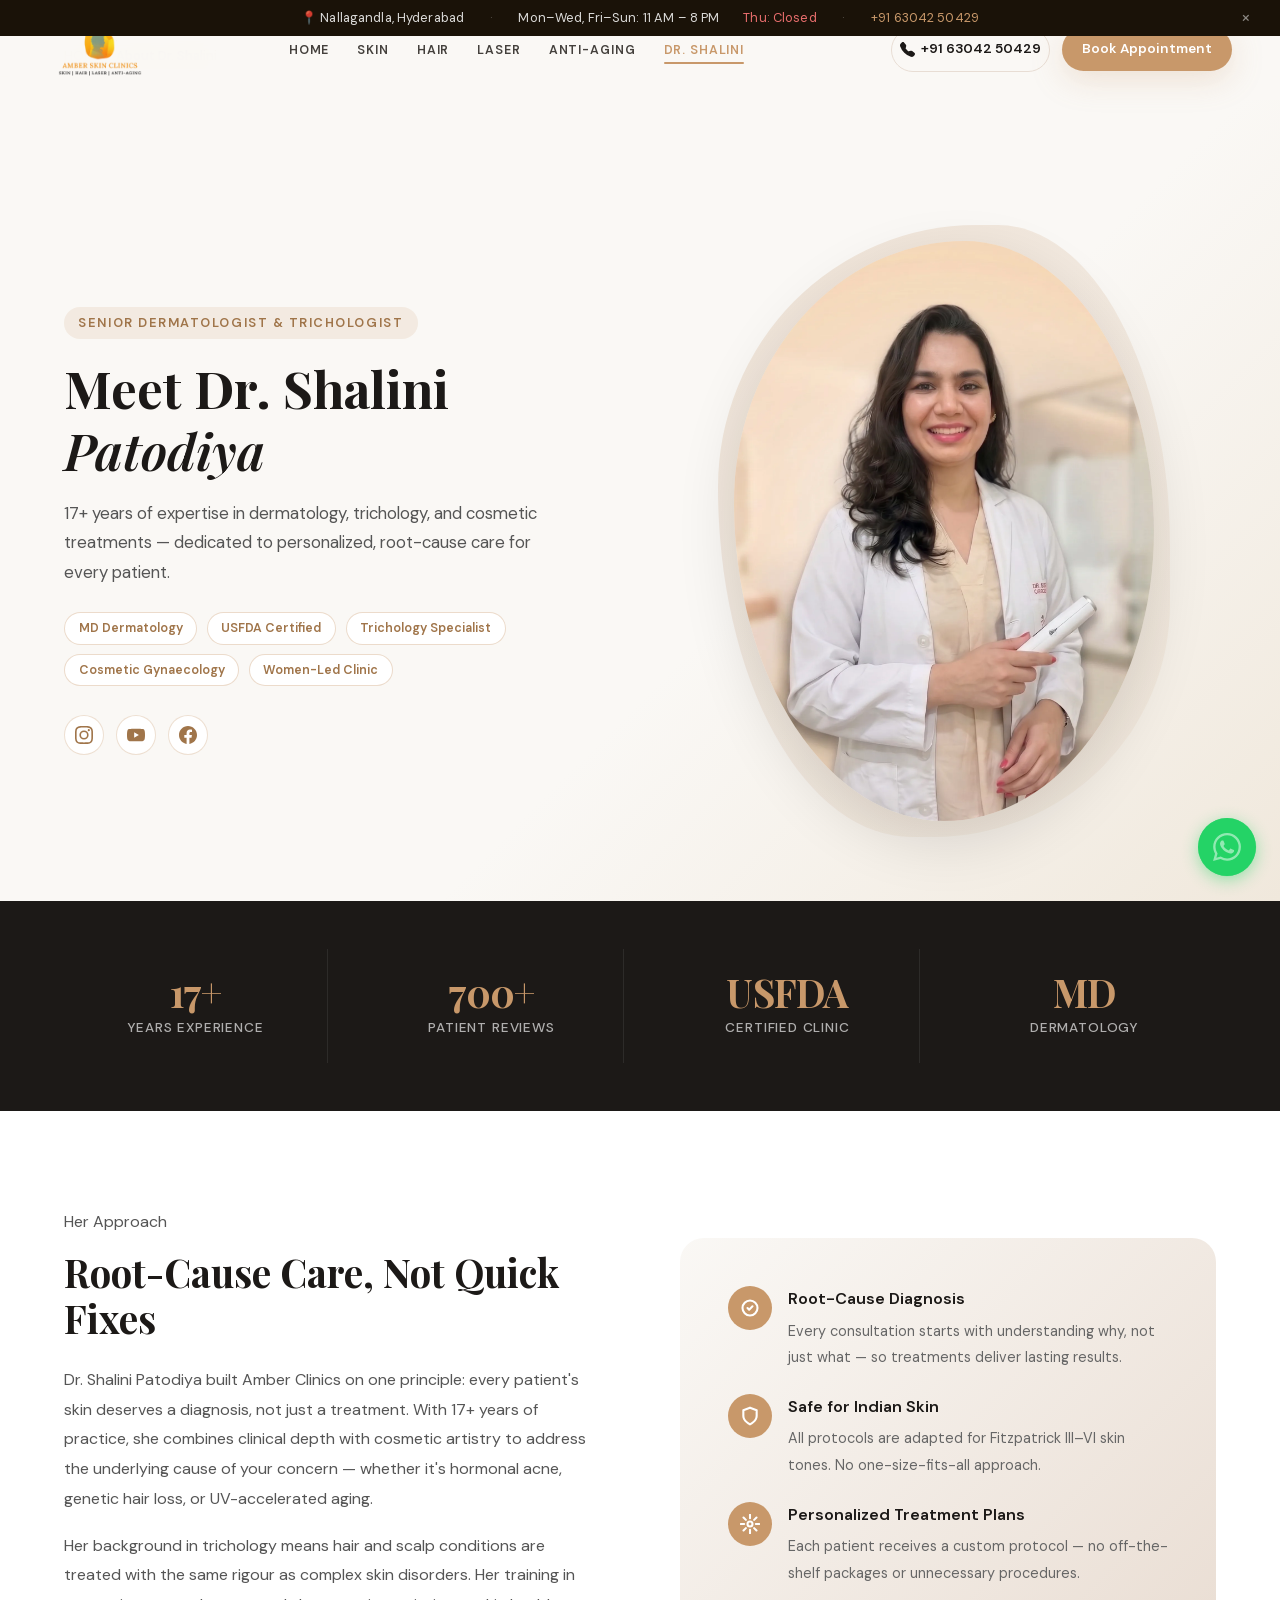
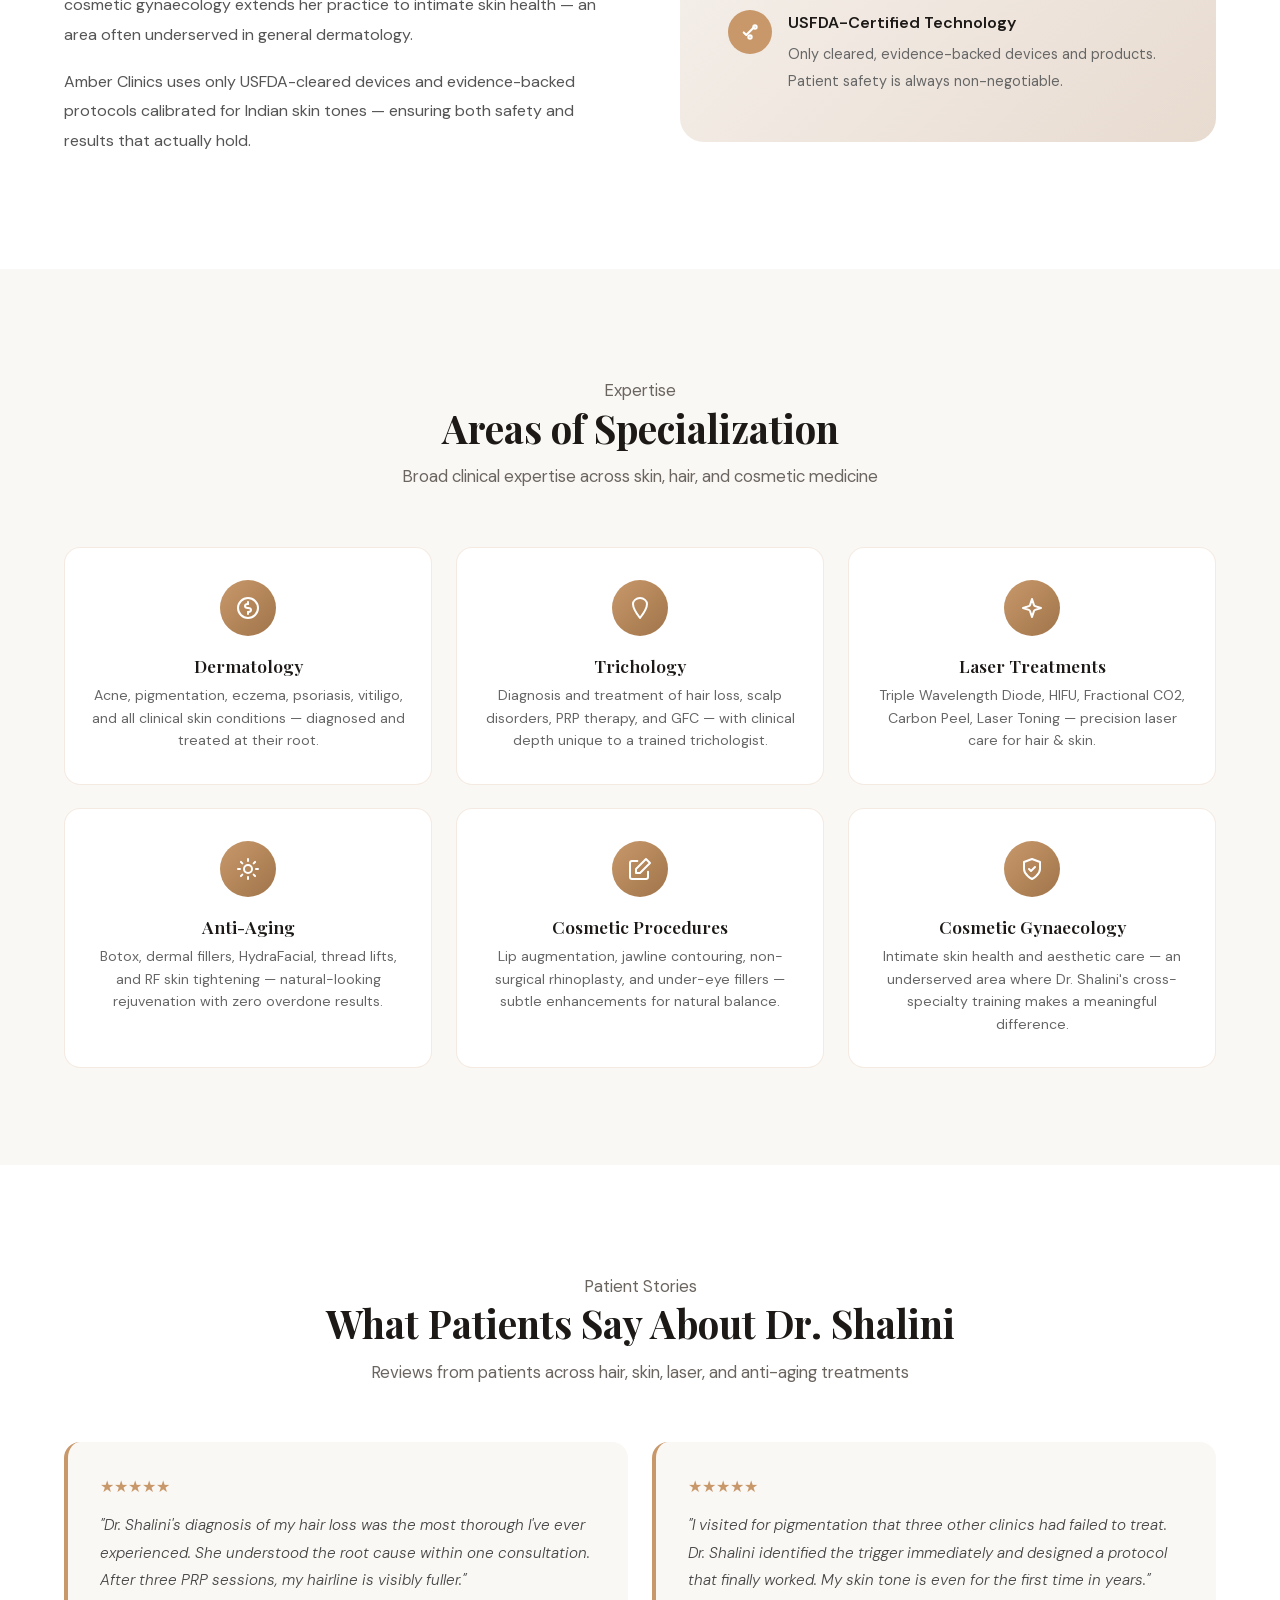
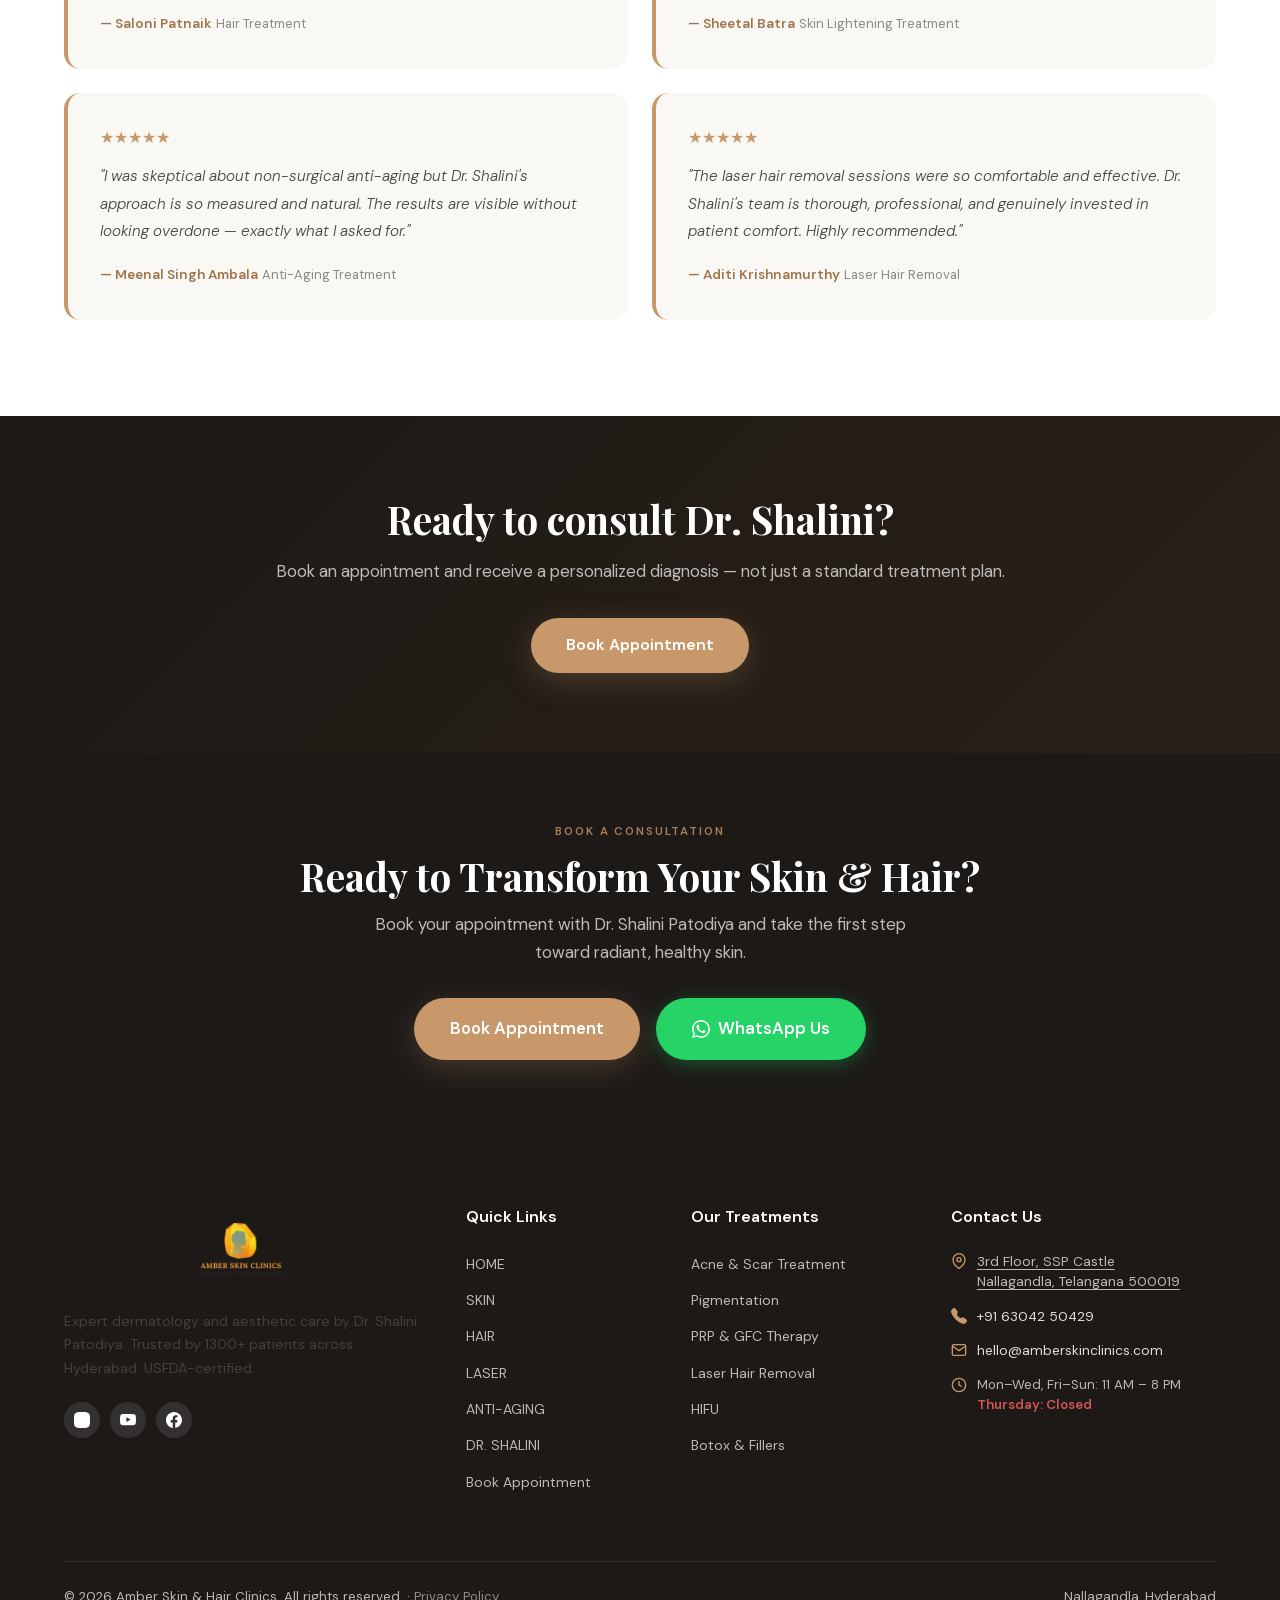
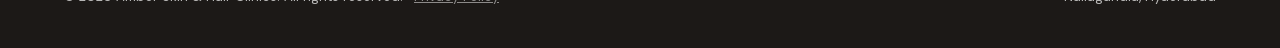
==== commit 16ac8d31: "perf(session2): fix desktop CLS 0.956, forced reflow, non-composited animations - Revert premium.min" ====
--- a/about-dr-shalini.html
+++ b/about-dr-shalini.html
@@ -21,8 +21,7 @@
   <link rel="preload" href="fonts/rP2Hp2ywxg089UriCZOIHTWEBlw.woff2" as="font" type="font/woff2" crossorigin>
   <link rel="preload" href="fonts/nuFiD-vYSZviVYUb_rj3ij__anPXDTzYgEM86xQ.woff2" as="font" type="font/woff2" crossorigin>
   <link rel="stylesheet" href="style.min.css">
-  <link rel="stylesheet" href="premium.min.css" media="print" onload="this.media='all'">
-  <noscript><link rel="stylesheet" href="premium.min.css"></noscript>
+  <link rel="stylesheet" href="premium.min.css">
     <style>
     /* ── About Dr. Shalini page-specific styles ── */
     .about-hero {
--- a/style.min.css
+++ b/style.min.css
@@ -1 +1 @@
-@font-face{font-family:'DM Sans';font-style:italic;font-weight:300;font-display:swap;src:url(fonts/rP2Wp2ywxg089UriCZaSExdy3sGt9zz86D3wyKK58UfivUw4aw.woff2) format('woff2');unicode-range:U+0100-02BA,U+02BD-02C5,U+02C7-02CC,U+02CE-02D7,U+02DD-02FF,U+0304,U+0308,U+0329,U+1D00-1DBF,U+1E00-1E9F,U+1EF2-1EFF,U+2020,U+20A0-20AB,U+20AD-20C0,U+2113,U+2C60-2C7F,U+A720-A7FF}@font-face{font-family:'DM Sans';font-style:italic;font-weight:300;font-display:swap;src:url(fonts/rP2Wp2ywxg089UriCZaSExdy3sGt9zz86D3wyKy58UfivUw.woff2) format('woff2');unicode-range:U+0000-00FF,U+0131,U+0152-0153,U+02BB-02BC,U+02C6,U+02DA,U+02DC,U+0304,U+0308,U+0329,U+2000-206F,U+20AC,U+2122,U+2191,U+2193,U+2212,U+2215,U+FEFF,U+FFFD}@font-face{font-family:'DM Sans';font-style:normal;font-weight:300;font-display:swap;src:url(fonts/rP2Hp2ywxg089UriCZ2IHTWEBlwu8Q.woff2) format('woff2');unicode-range:U+0100-02BA,U+02BD-02C5,U+02C7-02CC,U+02CE-02D7,U+02DD-02FF,U+0304,U+0308,U+0329,U+1D00-1DBF,U+1E00-1E9F,U+1EF2-1EFF,U+2020,U+20A0-20AB,U+20AD-20C0,U+2113,U+2C60-2C7F,U+A720-A7FF}@font-face{font-family:'DM Sans';font-style:normal;font-weight:300;font-display:swap;src:url(fonts/rP2Hp2ywxg089UriCZOIHTWEBlw.woff2) format('woff2');unicode-range:U+0000-00FF,U+0131,U+0152-0153,U+02BB-02BC,U+02C6,U+02DA,U+02DC,U+0304,U+0308,U+0329,U+2000-206F,U+20AC,U+2122,U+2191,U+2193,U+2212,U+2215,U+FEFF,U+FFFD}@font-face{font-family:'DM Sans';font-style:normal;font-weight:400;font-display:swap;src:url(fonts/rP2Hp2ywxg089UriCZ2IHTWEBlwu8Q.woff2) format('woff2');unicode-range:U+0100-02BA,U+02BD-02C5,U+02C7-02CC,U+02CE-02D7,U+02DD-02FF,U+0304,U+0308,U+0329,U+1D00-1DBF,U+1E00-1E9F,U+1EF2-1EFF,U+2020,U+20A0-20AB,U+20AD-20C0,U+2113,U+2C60-2C7F,U+A720-A7FF}@font-face{font-family:'DM Sans';font-style:normal;font-weight:400;font-display:swap;src:url(fonts/rP2Hp2ywxg089UriCZOIHTWEBlw.woff2) format('woff2');unicode-range:U+0000-00FF,U+0131,U+0152-0153,U+02BB-02BC,U+02C6,U+02DA,U+02DC,U+0304,U+0308,U+0329,U+2000-206F,U+20AC,U+2122,U+2191,U+2193,U+2212,U+2215,U+FEFF,U+FFFD}@font-face{font-family:'DM Sans';font-style:normal;font-weight:500;font-display:swap;src:url(fonts/rP2Hp2ywxg089UriCZ2IHTWEBlwu8Q.woff2) format('woff2');unicode-range:U+0100-02BA,U+02BD-02C5,U+02C7-02CC,U+02CE-02D7,U+02DD-02FF,U+0304,U+0308,U+0329,U+1D00-1DBF,U+1E00-1E9F,U+1EF2-1EFF,U+2020,U+20A0-20AB,U+20AD-20C0,U+2113,U+2C60-2C7F,U+A720-A7FF}@font-face{font-family:'DM Sans';font-style:normal;font-weight:500;font-display:swap;src:url(fonts/rP2Hp2ywxg089UriCZOIHTWEBlw.woff2) format('woff2');unicode-range:U+0000-00FF,U+0131,U+0152-0153,U+02BB-02BC,U+02C6,U+02DA,U+02DC,U+0304,U+0308,U+0329,U+2000-206F,U+20AC,U+2122,U+2191,U+2193,U+2212,U+2215,U+FEFF,U+FFFD}@font-face{font-family:'DM Sans';font-style:normal;font-weight:600;font-display:swap;src:url(fonts/rP2Hp2ywxg089UriCZ2IHTWEBlwu8Q.woff2) format('woff2');unicode-range:U+0100-02BA,U+02BD-02C5,U+02C7-02CC,U+02CE-02D7,U+02DD-02FF,U+0304,U+0308,U+0329,U+1D00-1DBF,U+1E00-1E9F,U+1EF2-1EFF,U+2020,U+20A0-20AB,U+20AD-20C0,U+2113,U+2C60-2C7F,U+A720-A7FF}@font-face{font-family:'DM Sans';font-style:normal;font-weight:600;font-display:swap;src:url(fonts/rP2Hp2ywxg089UriCZOIHTWEBlw.woff2) format('woff2');unicode-range:U+0000-00FF,U+0131,U+0152-0153,U+02BB-02BC,U+02C6,U+02DA,U+02DC,U+0304,U+0308,U+0329,U+2000-206F,U+20AC,U+2122,U+2191,U+2193,U+2212,U+2215,U+FEFF,U+FFFD}@font-face{font-family:'Playfair Display';font-style:italic;font-weight:400;font-display:swap;src:url(fonts/nuFkD-vYSZviVYUb_rj3ij__anPXDTnohkk7yRZrPJ-M.woff2) format('woff2');unicode-range:U+0301,U+0400-045F,U+0490-0491,U+04B0-04B1,U+2116}@font-face{font-family:'Playfair Display';font-style:italic;font-weight:400;font-display:swap;src:url(fonts/nuFkD-vYSZviVYUb_rj3ij__anPXDTnojUk7yRZrPJ-M.woff2) format('woff2');unicode-range:U+0102-0103,U+0110-0111,U+0128-0129,U+0168-0169,U+01A0-01A1,U+01AF-01B0,U+0300-0301,U+0303-0304,U+0308-0309,U+0323,U+0329,U+1EA0-1EF9,U+20AB}@font-face{font-family:'Playfair Display';font-style:italic;font-weight:400;font-display:swap;src:url(fonts/nuFkD-vYSZviVYUb_rj3ij__anPXDTnojEk7yRZrPJ-M.woff2) format('woff2');unicode-range:U+0100-02BA,U+02BD-02C5,U+02C7-02CC,U+02CE-02D7,U+02DD-02FF,U+0304,U+0308,U+0329,U+1D00-1DBF,U+1E00-1E9F,U+1EF2-1EFF,U+2020,U+20A0-20AB,U+20AD-20C0,U+2113,U+2C60-2C7F,U+A720-A7FF}@font-face{font-family:'Playfair Display';font-style:italic;font-weight:400;font-display:swap;src:url(fonts/nuFkD-vYSZviVYUb_rj3ij__anPXDTnogkk7yRZrPA.woff2) format('woff2');unicode-range:U+0000-00FF,U+0131,U+0152-0153,U+02BB-02BC,U+02C6,U+02DA,U+02DC,U+0304,U+0308,U+0329,U+2000-206F,U+20AC,U+2122,U+2191,U+2193,U+2212,U+2215,U+FEFF,U+FFFD}@font-face{font-family:'Playfair Display';font-style:italic;font-weight:600;font-display:swap;src:url(fonts/nuFkD-vYSZviVYUb_rj3ij__anPXDTnohkk7yRZrPJ-M.woff2) format('woff2');unicode-range:U+0301,U+0400-045F,U+0490-0491,U+04B0-04B1,U+2116}@font-face{font-family:'Playfair Display';font-style:italic;font-weight:600;font-display:swap;src:url(fonts/nuFkD-vYSZviVYUb_rj3ij__anPXDTnojUk7yRZrPJ-M.woff2) format('woff2');unicode-range:U+0102-0103,U+0110-0111,U+0128-0129,U+0168-0169,U+01A0-01A1,U+01AF-01B0,U+0300-0301,U+0303-0304,U+0308-0309,U+0323,U+0329,U+1EA0-1EF9,U+20AB}@font-face{font-family:'Playfair Display';font-style:italic;font-weight:600;font-display:swap;src:url(fonts/nuFkD-vYSZviVYUb_rj3ij__anPXDTnojEk7yRZrPJ-M.woff2) format('woff2');unicode-range:U+0100-02BA,U+02BD-02C5,U+02C7-02CC,U+02CE-02D7,U+02DD-02FF,U+0304,U+0308,U+0329,U+1D00-1DBF,U+1E00-1E9F,U+1EF2-1EFF,U+2020,U+20A0-20AB,U+20AD-20C0,U+2113,U+2C60-2C7F,U+A720-A7FF}@font-face{font-family:'Playfair Display';font-style:italic;font-weight:600;font-display:swap;src:url(fonts/nuFkD-vYSZviVYUb_rj3ij__anPXDTnogkk7yRZrPA.woff2) format('woff2');unicode-range:U+0000-00FF,U+0131,U+0152-0153,U+02BB-02BC,U+02C6,U+02DA,U+02DC,U+0304,U+0308,U+0329,U+2000-206F,U+20AC,U+2122,U+2191,U+2193,U+2212,U+2215,U+FEFF,U+FFFD}@font-face{font-family:'Playfair Display';font-style:normal;font-weight:400;font-display:swap;src:url(fonts/nuFiD-vYSZviVYUb_rj3ij__anPXDTjYgEM86xRbPQ.woff2) format('woff2');unicode-range:U+0301,U+0400-045F,U+0490-0491,U+04B0-04B1,U+2116}@font-face{font-family:'Playfair Display';font-style:normal;font-weight:400;font-display:swap;src:url(fonts/nuFiD-vYSZviVYUb_rj3ij__anPXDTPYgEM86xRbPQ.woff2) format('woff2');unicode-range:U+0102-0103,U+0110-0111,U+0128-0129,U+0168-0169,U+01A0-01A1,U+01AF-01B0,U+0300-0301,U+0303-0304,U+0308-0309,U+0323,U+0329,U+1EA0-1EF9,U+20AB}@font-face{font-family:'Playfair Display';font-style:normal;font-weight:400;font-display:swap;src:url(fonts/nuFiD-vYSZviVYUb_rj3ij__anPXDTLYgEM86xRbPQ.woff2) format('woff2');unicode-range:U+0100-02BA,U+02BD-02C5,U+02C7-02CC,U+02CE-02D7,U+02DD-02FF,U+0304,U+0308,U+0329,U+1D00-1DBF,U+1E00-1E9F,U+1EF2-1EFF,U+2020,U+20A0-20AB,U+20AD-20C0,U+2113,U+2C60-2C7F,U+A720-A7FF}@font-face{font-family:'Playfair Display';font-style:normal;font-weight:400;font-display:swap;src:url(fonts/nuFiD-vYSZviVYUb_rj3ij__anPXDTzYgEM86xQ.woff2) format('woff2');unicode-range:U+0000-00FF,U+0131,U+0152-0153,U+02BB-02BC,U+02C6,U+02DA,U+02DC,U+0304,U+0308,U+0329,U+2000-206F,U+20AC,U+2122,U+2191,U+2193,U+2212,U+2215,U+FEFF,U+FFFD}@font-face{font-family:'Playfair Display';font-style:normal;font-weight:600;font-display:swap;src:url(fonts/nuFiD-vYSZviVYUb_rj3ij__anPXDTjYgEM86xRbPQ.woff2) format('woff2');unicode-range:U+0301,U+0400-045F,U+0490-0491,U+04B0-04B1,U+2116}@font-face{font-family:'Playfair Display';font-style:normal;font-weight:600;font-display:swap;src:url(fonts/nuFiD-vYSZviVYUb_rj3ij__anPXDTPYgEM86xRbPQ.woff2) format('woff2');unicode-range:U+0102-0103,U+0110-0111,U+0128-0129,U+0168-0169,U+01A0-01A1,U+01AF-01B0,U+0300-0301,U+0303-0304,U+0308-0309,U+0323,U+0329,U+1EA0-1EF9,U+20AB}@font-face{font-family:'Playfair Display';font-style:normal;font-weight:600;font-display:swap;src:url(fonts/nuFiD-vYSZviVYUb_rj3ij__anPXDTLYgEM86xRbPQ.woff2) format('woff2');unicode-range:U+0100-02BA,U+02BD-02C5,U+02C7-02CC,U+02CE-02D7,U+02DD-02FF,U+0304,U+0308,U+0329,U+1D00-1DBF,U+1E00-1E9F,U+1EF2-1EFF,U+2020,U+20A0-20AB,U+20AD-20C0,U+2113,U+2C60-2C7F,U+A720-A7FF}@font-face{font-family:'Playfair Display';font-style:normal;font-weight:600;font-display:swap;src:url(fonts/nuFiD-vYSZviVYUb_rj3ij__anPXDTzYgEM86xQ.woff2) format('woff2');unicode-range:U+0000-00FF,U+0131,U+0152-0153,U+02BB-02BC,U+02C6,U+02DA,U+02DC,U+0304,U+0308,U+0329,U+2000-206F,U+20AC,U+2122,U+2191,U+2193,U+2212,U+2215,U+FEFF,U+FFFD}@font-face{font-family:'Playfair Display';font-style:normal;font-weight:700;font-display:swap;src:url(fonts/nuFiD-vYSZviVYUb_rj3ij__anPXDTjYgEM86xRbPQ.woff2) format('woff2');unicode-range:U+0301,U+0400-045F,U+0490-0491,U+04B0-04B1,U+2116}@font-face{font-family:'Playfair Display';font-style:normal;font-weight:700;font-display:swap;src:url(fonts/nuFiD-vYSZviVYUb_rj3ij__anPXDTPYgEM86xRbPQ.woff2) format('woff2');unicode-range:U+0102-0103,U+0110-0111,U+0128-0129,U+0168-0169,U+01A0-01A1,U+01AF-01B0,U+0300-0301,U+0303-0304,U+0308-0309,U+0323,U+0329,U+1EA0-1EF9,U+20AB}@font-face{font-family:'Playfair Display';font-style:normal;font-weight:700;font-display:swap;src:url(fonts/nuFiD-vYSZviVYUb_rj3ij__anPXDTLYgEM86xRbPQ.woff2) format('woff2');unicode-range:U+0100-02BA,U+02BD-02C5,U+02C7-02CC,U+02CE-02D7,U+02DD-02FF,U+0304,U+0308,U+0329,U+1D00-1DBF,U+1E00-1E9F,U+1EF2-1EFF,U+2020,U+20A0-20AB,U+20AD-20C0,U+2113,U+2C60-2C7F,U+A720-A7FF}@font-face{font-family:'Playfair Display';font-style:normal;font-weight:700;font-display:swap;src:url(fonts/nuFiD-vYSZviVYUb_rj3ij__anPXDTzYgEM86xQ.woff2) format('woff2');unicode-range:U+0000-00FF,U+0131,U+0152-0153,U+02BB-02BC,U+02C6,U+02DA,U+02DC,U+0304,U+0308,U+0329,U+2000-206F,U+20AC,U+2122,U+2191,U+2193,U+2212,U+2215,U+FEFF,U+FFFD}@font-face{font-family:'Playfair Display';font-style:normal;font-weight:800;font-display:swap;src:url(fonts/nuFiD-vYSZviVYUb_rj3ij__anPXDTjYgEM86xRbPQ.woff2) format('woff2');unicode-range:U+0301,U+0400-045F,U+0490-0491,U+04B0-04B1,U+2116}@font-face{font-family:'Playfair Display';font-style:normal;font-weight:800;font-display:swap;src:url(fonts/nuFiD-vYSZviVYUb_rj3ij__anPXDTPYgEM86xRbPQ.woff2) format('woff2');unicode-range:U+0102-0103,U+0110-0111,U+0128-0129,U+0168-0169,U+01A0-01A1,U+01AF-01B0,U+0300-0301,U+0303-0304,U+0308-0309,U+0323,U+0329,U+1EA0-1EF9,U+20AB}@font-face{font-family:'Playfair Display';font-style:normal;font-weight:800;font-display:swap;src:url(fonts/nuFiD-vYSZviVYUb_rj3ij__anPXDTLYgEM86xRbPQ.woff2) format('woff2');unicode-range:U+0100-02BA,U+02BD-02C5,U+02C7-02CC,U+02CE-02D7,U+02DD-02FF,U+0304,U+0308,U+0329,U+1D00-1DBF,U+1E00-1E9F,U+1EF2-1EFF,U+2020,U+20A0-20AB,U+20AD-20C0,U+2113,U+2C60-2C7F,U+A720-A7FF}@font-face{font-family:'Playfair Display';font-style:normal;font-weight:800;font-display:swap;src:url(fonts/nuFiD-vYSZviVYUb_rj3ij__anPXDTzYgEM86xQ.woff2) format('woff2');unicode-range:U+0000-00FF,U+0131,U+0152-0153,U+02BB-02BC,U+02C6,U+02DA,U+02DC,U+0304,U+0308,U+0329,U+2000-206F,U+20AC,U+2122,U+2191,U+2193,U+2212,U+2215,U+FEFF,U+FFFD}:root{--amber-primary:#C8986A;--amber-deep:#A0754A;--amber-light:#F5EAD9;--amber-glow:rgba(200,152,106,0.15);--cream:#FAF8F5;--cream-dark:#F2EDE6;--rose-accent:#9E6B6B;--rose-light:#F0E0E0;--charcoal:#1C1917;--charcoal-mid:#292524;--body-text:#44403C;--muted:#78716C;--muted-light:#A8A29E;--success:#4CAF7D;--whatsapp:#25D366;--border:#E8DDD4;--border-dark:#D4C4B4;--white:#FFFFFF;--shadow-sm:0 2px 8px rgba(28,25,23,0.06);--shadow-md:0 4px 20px rgba(28,25,23,0.10);--shadow-lg:0 8px 40px rgba(28,25,23,0.14);--shadow-amber:0 8px 32px rgba(200,152,106,0.25);--radius-sm:8px;--radius-md:16px;--radius-lg:24px;--radius-full:9999px;--nav-h:100px;--transition:0.28s cubic-bezier(0.4,0,0.2,1);--font-heading:'Playfair Display',Georgia,serif}*,::after,::before{box-sizing:border-box;margin:0;padding:0}html{scroll-behavior:smooth;font-size:16px}body{font-family:'DM Sans',-apple-system,sans-serif;background:var(--cream);color:var(--body-text);line-height:1.65;overflow-x:hidden}img{max-width:100%;display:block}a{text-decoration:none;color:inherit}button{cursor:pointer;border:none;background:0 0;font-family:inherit}ul{list-style:none}.playfair{font-family:'Playfair Display',Georgia,serif}h1,h2,h3{font-family:'Playfair Display',Georgia,serif;color:var(--charcoal);line-height:1.2}h1{font-size:clamp(2.2rem, 4.5vw, 3.6rem);font-weight:700}h2{font-size:clamp(1.8rem, 3vw, 2.6rem);font-weight:700}h3{font-size:clamp(1.05rem, 2vw, 1.3rem);font-weight:600}p{color:var(--body-text)}.section-label{font-family:'DM Sans',sans-serif;font-size:.72rem;font-weight:600;letter-spacing:.16em;text-transform:uppercase;color:var(--amber-primary);display:inline-block;margin-bottom:12px}.btn{display:inline-flex;align-items:center;gap:8px;padding:14px 28px;border-radius:var(--radius-full);font-family:'DM Sans',sans-serif;font-size:.95rem;font-weight:600;transition:all var(--transition);white-space:nowrap;cursor:pointer}.btn-primary{background:var(--amber-primary);color:var(--white);box-shadow:var(--shadow-amber)}.btn-primary:hover{background:var(--amber-deep);transform:translateY(-2px);box-shadow:0 12px 40px rgba(200,152,106,.35)}.btn-primary:active{transform:scale(.97)}.btn-secondary{background:0 0;color:var(--amber-primary);border:2px solid var(--amber-primary)}.btn-secondary:hover{background:var(--amber-light);transform:translateY(-2px)}.btn-whatsapp{background:var(--whatsapp);color:var(--white);box-shadow:0 4px 20px rgba(37,211,102,.3)}.btn-whatsapp:hover{background:#1fba5a;transform:translateY(-2px)}.btn-email{background:var(--charcoal);color:var(--white);box-shadow:var(--shadow-md)}.btn-email:hover{background:#333;transform:translateY(-2px)}.btn-lg{padding:17px 36px;font-size:1.05rem}.btn-sm{padding:10px 20px;font-size:.85rem}.container{width:100%;max-width:1200px;margin:0 auto;padding:0 24px}.section{padding:88px 0}.section-sm{padding:56px 0}.section-header{text-align:center;margin-bottom:56px}.section-header p{font-size:1.05rem;color:var(--muted);margin-top:12px;max-width:560px;margin-left:auto;margin-right:auto}.fade-up{opacity:0;transform:translateY(32px);transition:opacity .6s ease,transform .6s ease}.fade-up.visible{opacity:1;transform:translateY(0)}.fade-up-delay-1{transition-delay:0.1s}.fade-up-delay-2{transition-delay:0.2s}.fade-up-delay-3{transition-delay:0.3s}.fade-up-delay-4{transition-delay:0.4s}.fade-up-delay-5{transition-delay:0.5s}@media (prefers-reduced-motion:reduce){.fade-up{opacity:1;transform:none;transition:none}}#navbar{position:fixed;top:0;left:0;right:0;height:var(--nav-h);background:rgba(250,248,245,.95);backdrop-filter:blur(16px);-webkit-backdrop-filter:blur(16px);border-bottom:1px solid transparent;z-index:1000;transition:border-color var(--transition),box-shadow var(--transition)}#navbar .container{max-width:1440px;padding:0 48px}#navbar.scrolled{border-color:var(--border);box-shadow:var(--shadow-sm)}.nav-inner{display:flex;align-items:center;justify-content:space-between;height:100%}.nav-logo{display:flex;align-items:center;gap:10px}.nav-logo img{height:52px;width:auto;object-fit:contain}.nav-logo-text{display:flex;flex-direction:column;gap:1px}.nav-logo-name{font-family:'Playfair Display',serif;font-size:1.2rem;font-weight:700;color:var(--charcoal);line-height:1}.nav-logo-name span{color:var(--amber-primary)}.nav-logo-sub{font-size:.6rem;letter-spacing:.12em;text-transform:uppercase;color:var(--muted);font-weight:500}.nav-links{display:flex;align-items:center;gap:28px;list-style:none;margin:0;padding:0}.nav-links a{font-size:.78rem;font-weight:600;letter-spacing:.07em;color:var(--body-text);transition:color var(--transition);position:relative;padding-bottom:3px}.nav-links a::after{content:'';position:absolute;bottom:-3px;left:0;width:0;height:2px;background:var(--amber-primary);border-radius:2px;transition:width var(--transition)}.nav-links a:hover{color:var(--amber-primary)}.nav-links a.active::after,.nav-links a:hover::after{width:100%}.nav-links a.active{color:var(--amber-primary)}.nav-right{display:flex;align-items:center;gap:12px}.nav-phone{font-size:.85rem;font-weight:600;color:var(--charcoal);display:flex;align-items:center;gap:6px;border:1.5px solid var(--border);border-radius:50px;padding:6px 14px;transition:border-color var(--transition),color var(--transition)}.nav-phone:hover{color:var(--amber-primary);border-color:var(--amber-primary)}.hamburger{display:none;flex-direction:column;gap:5px;padding:6px;cursor:pointer}.hamburger span{display:block;width:24px;height:2px;background:var(--charcoal);border-radius:2px;transition:all var(--transition)}.hamburger.open span:first-child{transform:rotate(45deg) translate(5px,5px)}.hamburger.open span:nth-child(2){opacity:0}.hamburger.open span:nth-child(3){transform:rotate(-45deg) translate(5px,-5px)}.mobile-menu{display:none;position:fixed;top:var(--nav-h);left:0;right:0;background:var(--cream);border-bottom:1px solid var(--border);padding:24px;z-index:999;box-shadow:var(--shadow-md);max-height:calc(100vh - var(--nav-h));overflow-y:auto}.mobile-menu.open{display:block}.mobile-menu a{display:block;padding:14px 0;font-size:1rem;font-weight:500;color:var(--body-text);border-bottom:1px solid var(--border)}.mobile-menu a:last-child{border-bottom:none}.mobile-menu .btn{width:100%;justify-content:center;margin-top:16px}#hero{position:relative;height:100vh;min-height:640px;overflow:hidden}.hero-slide{position:absolute;inset:0;opacity:0;transition:opacity .8s ease;pointer-events:none;display:flex;align-items:center}.hero-slide.active{opacity:1;pointer-events:all}.hero-slide-1{background:var(--cream);align-items:flex-start}.hero-slide-1-decor{position:absolute;top:-20%;right:-10%;width:65vw;height:100vh;background:radial-gradient(ellipse at 70% 40%,#f5ead9 0,#f0d8c0 40%,#e8c4a8 80%,transparent 100%);border-radius:30% 70% 70% 30%/30% 30% 70% 70%;z-index:0;pointer-events:none}.hero-inner{display:grid;grid-template-columns:1fr 1fr;gap:64px;align-items:center;position:relative;z-index:1;padding-top:calc(var(--nav-h) + 24px);padding-bottom:64px;width:100%}.hero-visual{position:relative;display:flex;align-items:center;justify-content:center;height:520px}.hero-visual-bg{position:absolute;inset:0;background:radial-gradient(ellipse at 30% 30%,rgba(200,152,106,.3) 0,transparent 60%),radial-gradient(ellipse at 70% 70%,rgba(158,107,107,.2) 0,transparent 60%),linear-gradient(135deg,#f5ead9 0,#edd5b8 40%,#e0c4a4 100%);border-radius:60% 40% 50% 50%/50% 50% 40% 60%}.hero-urgency{margin-top:20px;font-size:.85rem;color:var(--rose-accent);font-weight:500;display:flex;align-items:center;gap:6px}.hero-proof-bar{display:inline-flex;align-items:center;gap:8px;background:var(--white);border:1px solid var(--border);border-radius:var(--radius-full);padding:8px 16px;margin-bottom:20px;font-size:.82rem;font-weight:500;color:var(--body-text);box-shadow:var(--shadow-sm)}.hero-proof-bar .stars{color:#f5a623}.hero-title{margin-bottom:16px;letter-spacing:-.02em}.hero-title em{font-style:italic;color:var(--amber-primary)}.hero-subtitle{font-size:1rem;color:var(--muted);margin-bottom:24px;line-height:1.7}.hero-checks{display:flex;flex-direction:column;gap:10px;margin-bottom:32px}.hero-check{display:flex;align-items:flex-start;gap:10px;font-size:.93rem;color:var(--body-text)}.hero-check-icon{width:22px;height:22px;background:var(--amber-light);border-radius:var(--radius-full);display:flex;align-items:center;justify-content:center;color:var(--amber-primary);font-size:.72rem;font-weight:700;flex-shrink:0;margin-top:2px}.hero-ctas{display:flex;align-items:center;gap:14px;flex-wrap:wrap}.hero-img-wrap{width:380px;height:430px;border-radius:60% 40% 50% 50%/50% 50% 40% 60%;overflow:hidden;position:relative;box-shadow:0 24px 72px rgba(160,117,74,.3);border:5px solid rgba(255,255,255,.8);margin-top:48px}.hero-img-wrap img{width:100%;height:100%;object-fit:cover;object-position:center top}.hero-badge{position:absolute;bottom:60px;right:-10px;background:var(--white);border-radius:var(--radius-md);padding:12px 18px;box-shadow:var(--shadow-lg);display:flex;align-items:center;gap:10px;z-index:3;border:1px solid var(--border)}.hero-badge-text{font-size:.8rem;font-weight:600;color:var(--charcoal);line-height:1.3}.hero-badge-sub{font-size:.7rem;color:var(--muted);font-weight:400}.hero-badge-2{position:absolute;top:60px;left:-20px;background:var(--amber-primary);color:var(--white);border-radius:var(--radius-md);padding:12px 16px;font-size:.78rem;font-weight:600;box-shadow:var(--shadow-amber);z-index:3;text-align:center;line-height:1.3}.hero-badge-2 strong{display:block;font-size:1.1rem}.hero-slide-fullbleed{align-items:flex-end;padding-bottom:60px}.hero-slide-fullbg{position:absolute;inset:0;width:100%;height:100%;object-fit:cover;z-index:0}.hero-slide-overlay{position:absolute;inset:0;background:linear-gradient(to right,rgba(0,0,0,.72) 0,rgba(0,0,0,.18) 55%,transparent 100%);z-index:1}.hero-slide-content{position:relative;z-index:2;color:#fff;max-width:580px;padding-top:calc(var(--nav-h) + 48px);padding-bottom:0;padding-left:80px}.hero-slide-content .hero-subtitle{color:rgba(255,255,255,.85)}.hero-slide-content .hero-check{color:rgba(255,255,255,.92)}.hero-slide-content h1,.hero-slide-content h2{color:#fff}.hero-slide-content h1 em,.hero-slide-content h2 em{color:var(--amber-primary)}.hero-slide-content .btn-secondary{color:#fff;border-color:rgba(255,255,255,.65)}.hero-slide-content .btn-secondary:hover{background:rgba(255,255,255,.18);color:#fff;border-color:#fff}.hero-service-tag{display:inline-block;background:var(--amber-light);color:var(--amber-deep);font-size:.72rem;font-weight:700;letter-spacing:.12em;text-transform:uppercase;padding:6px 14px;border-radius:var(--radius-full);margin-bottom:16px;border:1px solid var(--amber-primary)}.hero-carousel-slide{position:absolute;inset:0;opacity:0;transition:opacity .8s ease;pointer-events:none;display:flex;align-items:flex-end;padding-bottom:60px}.hero-carousel-slide.active{opacity:1;pointer-events:auto}.hero-carousel-slide .hero-slide-fullbg{position:absolute;inset:0;width:100%;height:100%;object-fit:cover}.hero-carousel-slide .hero-slide-overlay{position:absolute;inset:0;background:linear-gradient(to right,rgba(0,0,0,.72) 0,rgba(0,0,0,.18) 60%,transparent 100%)}.hero-carousel-slide .hero-slide-content{position:relative;z-index:2}.hero-carousel-next,.hero-carousel-prev{position:absolute;top:50%;transform:translateY(-50%);z-index:20;width:48px;height:48px;border-radius:50%;background:rgba(255,255,255,.88);backdrop-filter:blur(8px);border:1px solid rgba(0,0,0,.1);color:var(--charcoal);display:flex;align-items:center;justify-content:center;cursor:pointer;transition:all .2s;box-shadow:0 2px 12px rgba(0,0,0,.14)}.hero-carousel-prev{left:24px}.hero-carousel-next{right:24px}.hero-carousel-next:hover,.hero-carousel-prev:hover{background:var(--amber-primary);color:#fff;border-color:var(--amber-primary);box-shadow:var(--shadow-amber)}.hero-carousel-dots{position:absolute;bottom:24px;left:50%;transform:translateX(-50%);display:flex;gap:8px;z-index:20}.hero-dot{width:8px;height:8px;border-radius:50%;background:rgba(255,255,255,.5);border:1px solid rgba(0,0,0,.18);cursor:pointer;transition:all .3s;padding:0}.hero-dot.active{background:var(--amber-primary);width:24px;border-radius:4px;border-color:var(--amber-primary)}.ratings-bar{background:var(--white);border-top:1px solid var(--border);border-bottom:1px solid var(--border);padding:20px 0}.ratings-bar-inner{display:flex;align-items:center;justify-content:center;gap:36px;flex-wrap:nowrap}.rating-item{display:flex;align-items:center;gap:12px}.rating-platform-logo{height:28px;display:flex;align-items:center;justify-content:center}.rating-platform-name{font-weight:700;font-size:.95rem;color:var(--charcoal)}.rating-stars{color:#f5a623;font-size:.9rem}.rating-score{font-family:'Playfair Display',serif;font-size:1.3rem;font-weight:700;color:var(--amber-primary)}.rating-count{font-size:.78rem;color:var(--muted);font-weight:500}.ratings-divider{width:1px;height:40px;background:var(--border)}.ratings-summary{font-size:.85rem;color:var(--muted);font-weight:600;border-left:3px solid var(--amber-primary);padding-left:12px}#trust-bar{background:var(--charcoal);padding:0}.trust-bar-inner{display:grid;grid-template-columns:repeat(4,1fr)}.trust-stat{display:flex;align-items:center;justify-content:center;gap:14px;padding:28px 24px;border-right:1px solid rgba(255,255,255,.08);transition:background var(--transition)}.trust-stat:last-child{border-right:none}.trust-stat:hover{background:rgba(200,152,106,.08)}.trust-stat-icon{width:48px;height:48px;background:rgba(200,152,106,.15);border-radius:var(--radius-sm);display:flex;align-items:center;justify-content:center;flex-shrink:0;color:var(--amber-primary)}.trust-stat-number{font-family:'Playfair Display',serif;font-size:1.6rem;font-weight:700;color:var(--amber-primary);line-height:1}.trust-stat-label{font-size:.78rem;color:rgba(255,255,255,.55);margin-top:2px;text-transform:uppercase;letter-spacing:.06em;font-weight:500}.category-grid{display:grid;grid-template-columns:repeat(4,1fr);gap:24px}.category-card{position:relative;border-radius:var(--radius-md);overflow:hidden;display:flex;flex-direction:column;height:auto;background:var(--white);box-shadow:var(--shadow-sm);border:1px solid var(--border);cursor:pointer;transition:transform var(--transition),box-shadow var(--transition);text-decoration:none}.category-card:hover{transform:translateY(-6px);box-shadow:var(--shadow-lg)}.category-card img.bg{position:static;width:100%;height:220px;object-fit:cover;object-position:center top;flex-shrink:0;filter:none;transition:transform .6s ease;display:block}.category-card:hover img.bg{transform:scale(1.05)}.category-card-overlay{display:none}.category-card-content{padding:20px 22px 24px;display:flex;flex-direction:column;gap:6px;background:var(--white)}.category-card-icon-wrap{display:none}.category-card-label{font-family:'Playfair Display',serif;font-size:1.15rem;font-weight:700;color:var(--charcoal)}.category-card-desc{font-size:.83rem;color:var(--muted);line-height:1.5;margin-bottom:10px}.category-card-link{font-size:.82rem;font-weight:600;color:var(--amber-deep);display:inline-flex;align-items:center;gap:5px;background:var(--amber-light);padding:7px 16px;border-radius:var(--radius-full);width:fit-content;transition:background var(--transition),color var(--transition)}.category-card:hover .category-card-link{background:var(--amber-primary);color:var(--white)}.doctor-section{background:var(--cream-dark)}.doctor-inner{display:grid;grid-template-columns:1fr 1.5fr;gap:64px;align-items:center}.doctor-img-wrap{position:relative}.doctor-photo-frame{width:100%;max-width:380px;aspect-ratio:3/4;border-radius:60% 40% 55% 45%/50% 50% 40% 60%;overflow:hidden;box-shadow:0 24px 60px rgba(160,117,74,.3);border:5px solid rgba(255,255,255,.8);margin:0 auto}.doctor-photo-frame img{width:100%;height:100%;object-fit:cover;object-position:center top}.doctor-exp-badge{position:absolute;bottom:20px;right:0;background:var(--amber-primary);color:var(--white);border-radius:var(--radius-md);padding:14px 20px;font-size:.82rem;font-weight:600;box-shadow:var(--shadow-amber);text-align:center;line-height:1.3}.doctor-exp-badge strong{display:block;font-size:1.3rem;font-family:'Playfair Display',serif}.doctor-content h2{margin-bottom:8px}.doctor-title-tag{font-size:.85rem;font-weight:600;color:var(--amber-primary);margin-bottom:20px;display:block}.doctor-content p{font-size:1rem;line-height:1.75;color:var(--muted);margin-bottom:20px}.doctor-badges{display:flex;flex-wrap:wrap;gap:10px;margin-bottom:24px}.doctor-badge{padding:7px 14px;border-radius:var(--radius-full);font-size:.8rem;font-weight:600;border:1.5px solid var(--amber-primary);color:var(--amber-primary);background:var(--amber-light)}.doctor-socials{display:flex;gap:12px}.doctor-social-link{width:38px;height:38px;border-radius:50%;background:var(--amber-light);color:var(--amber-primary);display:flex;align-items:center;justify-content:center;transition:all var(--transition)}.doctor-social-link:hover{background:var(--amber-primary);color:var(--white)}.why-grid{display:grid;grid-template-columns:repeat(3,1fr);gap:32px}.why-item{text-align:center;padding:28px 20px;background:var(--white);border-radius:var(--radius-md);border:1px solid var(--border);transition:all var(--transition)}.why-item:hover{border-color:var(--amber-primary);box-shadow:var(--shadow-md);transform:translateY(-3px)}.why-icon{width:64px;height:64px;background:var(--amber-light);color:var(--amber-primary);border-radius:var(--radius-full);display:flex;align-items:center;justify-content:center;margin:0 auto 16px}.why-item h3{font-size:1.05rem;margin-bottom:8px}.why-item p{font-size:.88rem;color:var(--muted);line-height:1.6}.treatment-grid{display:grid;grid-template-columns:repeat(3,1fr);gap:24px}.treatment-card{background:var(--white);border-radius:var(--radius-md);border:1px solid var(--border);overflow:hidden;transition:all var(--transition);display:flex;flex-direction:column}.treatment-card:hover{transform:translateY(-4px);box-shadow:var(--shadow-md);border-color:var(--amber-primary)}.treatment-card-img{width:100%;height:260px;overflow:hidden;position:relative}.treatment-card-img img{width:100%;height:100%;object-fit:cover;transition:transform .4s ease}.treatment-card:hover .treatment-card-img img{transform:scale(1.05)}.treatment-card-body{padding:20px;flex:1;display:flex;flex-direction:column}.treatment-card-name{font-family:'Playfair Display',serif;font-size:1.15rem;font-weight:700;color:var(--charcoal);margin-bottom:8px;line-height:1.3}.treatment-card-desc{font-size:.88rem;color:var(--muted);line-height:1.6;flex:1}.treatment-card-cta{margin-top:16px;padding-top:14px;border-top:1px solid var(--border)}.treatment-card-link{font-size:.85rem;color:var(--amber-primary);font-weight:600;display:inline-flex;align-items:center;gap:4px;transition:gap var(--transition)}.treatment-card-link:hover{gap:8px}.treatment-section-heading{display:flex;align-items:center;gap:16px;margin-bottom:32px;margin-top:48px}.treatment-section-heading:first-child{margin-top:0}.treatment-section-title{font-family:'Playfair Display',serif;font-size:1.5rem;font-weight:700;color:var(--charcoal)}.treatment-section-line{flex:1;height:1px;background:var(--border)}.faq-list{max-width:800px;margin:0 auto;display:flex;flex-direction:column;gap:14px}.faq-item{background:var(--white);border:1px solid var(--border);border-radius:var(--radius-md);overflow:hidden;transition:all var(--transition)}.faq-item.open{border-color:var(--amber-primary);box-shadow:var(--shadow-sm)}.faq-q{width:100%;text-align:left;padding:18px 22px;font-family:'DM Sans',sans-serif;font-size:1rem;font-weight:600;color:var(--charcoal);display:flex;justify-content:space-between;align-items:center;gap:12px;cursor:pointer}.faq-icon{width:22px;height:22px;display:flex;align-items:center;justify-content:center;color:var(--amber-primary);transition:transform .3s ease;flex-shrink:0}.faq-item.open .faq-icon{transform:rotate(180deg)}.faq-a{max-height:0;overflow:hidden;transition:max-height .35s ease}.faq-a-inner{padding:0 22px 20px;color:var(--muted);font-size:.93rem;line-height:1.65}.faq-question{width:100%;text-align:left;padding:18px 22px;font-family:'DM Sans',sans-serif;font-size:1rem;font-weight:600;color:var(--charcoal);display:flex;justify-content:space-between;align-items:center;gap:12px;cursor:pointer}.faq-answer{max-height:0;overflow:hidden;transition:max-height .35s ease}.faq-answer p{padding:0 22px 20px;color:var(--muted);font-size:.93rem;line-height:1.65;margin:0}.faq-item.open .faq-answer{max-height:400px}.faq-item.open .faq-question{color:var(--amber-primary)}.faq-item.open .faq-question .faq-icon{transform:rotate(180deg)}.reviews-carousel{overflow:hidden;position:relative}.reviews-track{display:flex;gap:24px;transition:transform .5s ease}.review-card{background:var(--white);border-radius:var(--radius-md);padding:28px;box-shadow:var(--shadow-sm);border:1px solid var(--border);width:340px;min-width:340px;max-width:340px;flex-shrink:0}.review-stars{color:#f5a623;font-size:1.1rem;margin-bottom:14px}.review-text{font-size:.92rem;color:var(--body-text);line-height:1.7;margin-bottom:20px;font-style:italic}.review-author{display:flex;align-items:center;gap:14px}.review-avatar{width:52px;height:52px;border-radius:50%;object-fit:cover;border:2px solid var(--amber-light)}.review-avatar-placeholder{width:52px;height:52px;border-radius:50%;background:var(--amber-light);display:flex;align-items:center;justify-content:center;font-family:'Playfair Display',serif;font-size:1.2rem;font-weight:700;color:var(--amber-deep);flex-shrink:0}.review-name{font-weight:700;color:var(--charcoal);font-size:.93rem}.review-label{font-size:.78rem;color:var(--amber-primary);font-weight:600}.reviews-nav{display:flex;justify-content:center;gap:12px;margin-top:28px}.reviews-nav button{width:40px;height:40px;border-radius:50%;background:var(--white);border:1.5px solid var(--border);color:var(--charcoal);display:flex;align-items:center;justify-content:center;cursor:pointer;transition:all var(--transition)}.reviews-nav button:hover{background:var(--amber-primary);border-color:var(--amber-primary);color:var(--white)}.gallery-section{background:var(--charcoal-mid)}.gallery-grid{display:grid;grid-template-columns:repeat(4,1fr);gap:12px}.gallery-item{border-radius:var(--radius-sm);overflow:hidden;aspect-ratio:1;cursor:pointer}.gallery-item img{width:100%;height:100%;object-fit:cover;transition:transform .4s ease}.gallery-item:hover img{transform:scale(1.05)}.reviews-auto-wrap{overflow:hidden}.reviews-auto-track{display:flex;gap:24px;animation:scrollReviews 30s linear infinite}.reviews-auto-track:hover{animation-play-state:paused}@keyframes scrollReviews{0%{transform:translateX(0)}100%{transform:translateX(-50%)}}.page-hero{padding-top:var(--nav-h);min-height:80vh;display:flex;align-items:center;background:var(--cream);overflow:hidden;position:relative}.page-hero::before{content:'';position:absolute;top:-20%;right:-10%;width:60vw;height:100%;background:radial-gradient(ellipse at 70% 40%,#f5ead9 0,#f0d8c0 40%,#e8c4a8 75%,transparent 100%);border-radius:30% 70% 70% 30%/30% 30% 70% 70%;z-index:0}.page-hero-fullbleed{position:relative;height:100vh;min-height:640px;overflow:hidden;display:flex;align-items:flex-end;padding-bottom:60px}.page-hero-fullbleed .hero-slide-fullbg{object-position:right center}.page-hero-inner{display:grid;grid-template-columns:1fr 1fr;gap:64px;align-items:center;position:relative;z-index:1;padding:60px 0}.cta-strip{background:var(--charcoal);padding:64px 0}.cta-strip-inner{text-align:center}.cta-strip h2{color:var(--white);margin-bottom:12px}.cta-strip p{color:rgba(255,255,255,.7);font-size:1.05rem;margin-bottom:32px;max-width:540px;margin-left:auto;margin-right:auto}.cta-strip-btns{display:flex;justify-content:center;gap:16px;flex-wrap:wrap}footer{background:var(--charcoal);color:rgba(255,255,255,.7);padding:80px 0 40px}.footer-grid{display:grid;grid-template-columns:2fr 1fr 1.2fr 1.5fr;gap:48px;margin-bottom:56px}.footer-logo{display:flex;align-items:center;justify-content:center;margin-bottom:16px}.footer-logo img{height:90px;width:auto}.footer-desc{font-size:.88rem;margin-bottom:22px;line-height:1.65}.footer-socials{display:flex;gap:10px}.footer-socials a{width:36px;height:36px;background:rgba(255,255,255,.1);border-radius:50%;display:flex;align-items:center;justify-content:center;color:var(--white);transition:all var(--transition)}.footer-socials a:hover{background:var(--amber-primary)}.footer-title{font-size:1rem;color:var(--white);margin-bottom:20px;font-weight:600}.footer-links li{margin-bottom:10px}.footer-links a{transition:color var(--transition);font-size:.87rem}.footer-links a:hover{color:var(--amber-primary)}.footer-contact-item{display:flex;align-items:flex-start;gap:10px;margin-bottom:14px}.footer-contact-icon{color:var(--amber-primary);flex-shrink:0;margin-top:2px}.footer-contact-text{font-size:.86rem;line-height:1.5}.footer-contact-text a{color:rgba(255,255,255,.85);transition:color var(--transition)}.footer-contact-text a:hover{color:var(--amber-primary)}.footer-bottom{border-top:1px solid rgba(255,255,255,.1);padding-top:24px;display:flex;justify-content:space-between;align-items:center;flex-wrap:wrap;gap:12px;font-size:.83rem}.whatsapp-float{position:fixed;bottom:24px;right:24px;width:58px;height:58px;background:var(--whatsapp);color:var(--white);border-radius:50%;display:flex;align-items:center;justify-content:center;box-shadow:0 4px 16px rgba(37,211,102,.45);z-index:100;transition:transform .3s;animation:pulse-wa 2.5s infinite}.whatsapp-float:hover{transform:scale(1.12)}@keyframes pulse-wa{0%{box-shadow:0 0 0 0 rgba(37,211,102,.5)}70%{box-shadow:0 0 0 14px rgba(37,211,102,0)}100%{box-shadow:0 0 0 0 rgba(37,211,102,0)}}.form-group{margin-bottom:20px}.form-label{display:block;font-size:.85rem;font-weight:600;color:var(--charcoal);margin-bottom:8px}.form-label .req{color:var(--rose-accent)}.form-control{width:100%;padding:14px 16px;border:1.5px solid var(--border);border-radius:var(--radius-sm);font-family:inherit;font-size:.95rem;color:var(--body-text);background:var(--white);transition:border-color var(--transition),box-shadow var(--transition)}.form-control:focus{outline:0;border-color:var(--amber-primary);box-shadow:0 0 0 3px var(--amber-glow)}textarea.form-control{height:120px;resize:vertical}.form-btns{display:grid;grid-template-columns:1fr 1fr;gap:12px;margin-top:8px}.form-error{font-size:.8rem;color:var(--rose-accent);margin-top:5px;display:none}.form-error.show{display:block}.form-control.invalid{border-color:var(--rose-accent)}.clinic-info-strip{background:var(--cream-dark);border-radius:var(--radius-lg);padding:40px;display:grid;grid-template-columns:repeat(3,1fr);gap:32px}.clinic-info-item{display:flex;gap:14px;align-items:flex-start}.clinic-info-icon{width:44px;height:44px;background:var(--amber-light);border-radius:var(--radius-sm);display:flex;align-items:center;justify-content:center;color:var(--amber-primary);flex-shrink:0}.clinic-info-label{font-size:.78rem;text-transform:uppercase;letter-spacing:.08em;font-weight:600;color:var(--muted);margin-bottom:4px}.clinic-info-value{font-size:.93rem;font-weight:600;color:var(--charcoal);line-height:1.5}.clinic-info-value a{color:var(--amber-primary)}.credentials-strip{background:var(--charcoal);padding:40px 0}.credentials-inner{display:grid;grid-template-columns:repeat(4,1fr);gap:0}.credential-stat{text-align:center;padding:24px;border-right:1px solid rgba(255,255,255,.08)}.credential-stat:last-child{border-right:none}.credential-number{font-family:'Playfair Display',serif;font-size:2rem;font-weight:700;color:var(--amber-primary);line-height:1;margin-bottom:6px}.credential-label{font-size:.8rem;color:rgba(255,255,255,.6);text-transform:uppercase;letter-spacing:.08em}.philosophy-section{background:var(--cream-dark)}.philosophy-inner{display:grid;grid-template-columns:1fr 1fr;gap:64px;align-items:center}.philosophy-quote{font-family:'Playfair Display',serif;font-size:1.3rem;font-style:italic;color:var(--charcoal);line-height:1.6;border-left:4px solid var(--amber-primary);padding-left:24px;margin-bottom:24px}.specializations-grid{display:grid;grid-template-columns:repeat(3,1fr);gap:24px}.spec-item{text-align:center;padding:28px 20px;background:var(--white);border-radius:var(--radius-md);border:1px solid var(--border);transition:all var(--transition)}.spec-item:hover{border-color:var(--amber-primary);transform:translateY(-3px)}.spec-icon{width:60px;height:60px;background:var(--amber-light);border-radius:var(--radius-full);display:flex;align-items:center;justify-content:center;margin:0 auto 14px;color:var(--amber-primary)}.spec-name{font-weight:600;color:var(--charcoal);font-size:1rem}.maps-container{border-radius:var(--radius-md);overflow:hidden;box-shadow:var(--shadow-md);border:1px solid var(--border)}.maps-container iframe{display:block;width:100%}.simple-hero{padding-top:var(--nav-h);background:var(--cream-dark);padding-bottom:64px}.simple-hero-inner{text-align:center;padding-top:64px}.simple-hero h1{margin-bottom:16px}.simple-hero p{font-size:1.1rem;color:var(--muted);max-width:520px;margin:0 auto}@media (max-width:1200px){.category-grid{grid-template-columns:repeat(2,1fr)}.treatment-grid{grid-template-columns:repeat(2,1fr)}}@media (max-width:992px){.doctor-inner,.hero-inner,.page-hero-inner,.philosophy-inner{grid-template-columns:1fr}.hero-visual{height:420px;order:-1;overflow:visible;position:relative;display:flex;align-items:center;justify-content:center}.hero-visual-bg{border-radius:50% 50% 50% 50%/55% 55% 45% 45%}.hero-slide-1-decor{display:none}.hero-img-wrap{width:260px;height:300px;margin-top:0}.hero-badge{z-index:3;right:0;bottom:40px}.hero-badge-2{left:0;top:40px}.hero-slide-content{max-width:100%}.why-grid{grid-template-columns:repeat(2,1fr)}.footer-grid{grid-template-columns:1fr 1fr}.credentials-inner,.trust-bar-inner{grid-template-columns:repeat(2,1fr)}.credential-stat,.trust-stat{border-bottom:1px solid rgba(255,255,255,.08)}.credential-stat:nth-child(2),.trust-stat:nth-child(2){border-right:none}.clinic-info-strip{grid-template-columns:1fr}.form-btns{grid-template-columns:1fr}}@media (max-width:768px){.nav-links,.nav-phone{display:none}.nav-right .btn-primary{display:none}.hero-carousel-next,.hero-carousel-prev{width:36px;height:36px}.hero-carousel-prev{left:12px}.hero-carousel-next{right:12px}.hero-slide-content{padding-top:calc(var(--nav-h) + 24px);padding-left:24px;max-width:100%}#hero{height:auto;min-height:100svh}.hero-slide{position:relative;display:none}.hero-slide.active{display:flex;min-height:100svh}.hamburger{display:flex}.treatment-grid{grid-template-columns:1fr}.why-grid{grid-template-columns:1fr}.category-grid{grid-template-columns:1fr 1fr}.footer-grid{grid-template-columns:1fr 1fr}.footer-grid>div:first-child,.footer-grid>div:nth-child(4){grid-column:1/-1}.gallery-grid{grid-template-columns:repeat(2,1fr)}.ratings-bar-inner{gap:24px}.ratings-divider{display:none}.specializations-grid{grid-template-columns:repeat(2,1fr)}.credentials-inner{grid-template-columns:repeat(2,1fr)}h1{font-size:2rem}h2{font-size:1.7rem}.section{padding:64px 0}}@media (max-width:480px){.hero-visual{height:380px}.hero-img-wrap{width:230px;height:270px}.category-grid{grid-template-columns:1fr}.specializations-grid{grid-template-columns:1fr}}+@font-face{font-family:'DM Sans';font-style:italic;font-weight:300;font-display:swap;src:url(fonts/rP2Wp2ywxg089UriCZaSExdy3sGt9zz86D3wyKK58UfivUw4aw.woff2) format('woff2');unicode-range:U+0100-02BA,U+02BD-02C5,U+02C7-02CC,U+02CE-02D7,U+02DD-02FF,U+0304,U+0308,U+0329,U+1D00-1DBF,U+1E00-1E9F,U+1EF2-1EFF,U+2020,U+20A0-20AB,U+20AD-20C0,U+2113,U+2C60-2C7F,U+A720-A7FF}@font-face{font-family:'DM Sans';font-style:italic;font-weight:300;font-display:swap;src:url(fonts/rP2Wp2ywxg089UriCZaSExdy3sGt9zz86D3wyKy58UfivUw.woff2) format('woff2');unicode-range:U+0000-00FF,U+0131,U+0152-0153,U+02BB-02BC,U+02C6,U+02DA,U+02DC,U+0304,U+0308,U+0329,U+2000-206F,U+20AC,U+2122,U+2191,U+2193,U+2212,U+2215,U+FEFF,U+FFFD}@font-face{font-family:'DM Sans';font-style:normal;font-weight:300;font-display:swap;src:url(fonts/rP2Hp2ywxg089UriCZ2IHTWEBlwu8Q.woff2) format('woff2');unicode-range:U+0100-02BA,U+02BD-02C5,U+02C7-02CC,U+02CE-02D7,U+02DD-02FF,U+0304,U+0308,U+0329,U+1D00-1DBF,U+1E00-1E9F,U+1EF2-1EFF,U+2020,U+20A0-20AB,U+20AD-20C0,U+2113,U+2C60-2C7F,U+A720-A7FF}@font-face{font-family:'DM Sans';font-style:normal;font-weight:300;font-display:swap;src:url(fonts/rP2Hp2ywxg089UriCZOIHTWEBlw.woff2) format('woff2');unicode-range:U+0000-00FF,U+0131,U+0152-0153,U+02BB-02BC,U+02C6,U+02DA,U+02DC,U+0304,U+0308,U+0329,U+2000-206F,U+20AC,U+2122,U+2191,U+2193,U+2212,U+2215,U+FEFF,U+FFFD}@font-face{font-family:'DM Sans';font-style:normal;font-weight:400;font-display:swap;src:url(fonts/rP2Hp2ywxg089UriCZ2IHTWEBlwu8Q.woff2) format('woff2');unicode-range:U+0100-02BA,U+02BD-02C5,U+02C7-02CC,U+02CE-02D7,U+02DD-02FF,U+0304,U+0308,U+0329,U+1D00-1DBF,U+1E00-1E9F,U+1EF2-1EFF,U+2020,U+20A0-20AB,U+20AD-20C0,U+2113,U+2C60-2C7F,U+A720-A7FF}@font-face{font-family:'DM Sans';font-style:normal;font-weight:400;font-display:swap;src:url(fonts/rP2Hp2ywxg089UriCZOIHTWEBlw.woff2) format('woff2');unicode-range:U+0000-00FF,U+0131,U+0152-0153,U+02BB-02BC,U+02C6,U+02DA,U+02DC,U+0304,U+0308,U+0329,U+2000-206F,U+20AC,U+2122,U+2191,U+2193,U+2212,U+2215,U+FEFF,U+FFFD}@font-face{font-family:'DM Sans';font-style:normal;font-weight:500;font-display:swap;src:url(fonts/rP2Hp2ywxg089UriCZ2IHTWEBlwu8Q.woff2) format('woff2');unicode-range:U+0100-02BA,U+02BD-02C5,U+02C7-02CC,U+02CE-02D7,U+02DD-02FF,U+0304,U+0308,U+0329,U+1D00-1DBF,U+1E00-1E9F,U+1EF2-1EFF,U+2020,U+20A0-20AB,U+20AD-20C0,U+2113,U+2C60-2C7F,U+A720-A7FF}@font-face{font-family:'DM Sans';font-style:normal;font-weight:500;font-display:swap;src:url(fonts/rP2Hp2ywxg089UriCZOIHTWEBlw.woff2) format('woff2');unicode-range:U+0000-00FF,U+0131,U+0152-0153,U+02BB-02BC,U+02C6,U+02DA,U+02DC,U+0304,U+0308,U+0329,U+2000-206F,U+20AC,U+2122,U+2191,U+2193,U+2212,U+2215,U+FEFF,U+FFFD}@font-face{font-family:'DM Sans';font-style:normal;font-weight:600;font-display:swap;src:url(fonts/rP2Hp2ywxg089UriCZ2IHTWEBlwu8Q.woff2) format('woff2');unicode-range:U+0100-02BA,U+02BD-02C5,U+02C7-02CC,U+02CE-02D7,U+02DD-02FF,U+0304,U+0308,U+0329,U+1D00-1DBF,U+1E00-1E9F,U+1EF2-1EFF,U+2020,U+20A0-20AB,U+20AD-20C0,U+2113,U+2C60-2C7F,U+A720-A7FF}@font-face{font-family:'DM Sans';font-style:normal;font-weight:600;font-display:swap;src:url(fonts/rP2Hp2ywxg089UriCZOIHTWEBlw.woff2) format('woff2');unicode-range:U+0000-00FF,U+0131,U+0152-0153,U+02BB-02BC,U+02C6,U+02DA,U+02DC,U+0304,U+0308,U+0329,U+2000-206F,U+20AC,U+2122,U+2191,U+2193,U+2212,U+2215,U+FEFF,U+FFFD}@font-face{font-family:'Playfair Display';font-style:italic;font-weight:400;font-display:swap;src:url(fonts/nuFkD-vYSZviVYUb_rj3ij__anPXDTnohkk7yRZrPJ-M.woff2) format('woff2');unicode-range:U+0301,U+0400-045F,U+0490-0491,U+04B0-04B1,U+2116}@font-face{font-family:'Playfair Display';font-style:italic;font-weight:400;font-display:swap;src:url(fonts/nuFkD-vYSZviVYUb_rj3ij__anPXDTnojUk7yRZrPJ-M.woff2) format('woff2');unicode-range:U+0102-0103,U+0110-0111,U+0128-0129,U+0168-0169,U+01A0-01A1,U+01AF-01B0,U+0300-0301,U+0303-0304,U+0308-0309,U+0323,U+0329,U+1EA0-1EF9,U+20AB}@font-face{font-family:'Playfair Display';font-style:italic;font-weight:400;font-display:swap;src:url(fonts/nuFkD-vYSZviVYUb_rj3ij__anPXDTnojEk7yRZrPJ-M.woff2) format('woff2');unicode-range:U+0100-02BA,U+02BD-02C5,U+02C7-02CC,U+02CE-02D7,U+02DD-02FF,U+0304,U+0308,U+0329,U+1D00-1DBF,U+1E00-1E9F,U+1EF2-1EFF,U+2020,U+20A0-20AB,U+20AD-20C0,U+2113,U+2C60-2C7F,U+A720-A7FF}@font-face{font-family:'Playfair Display';font-style:italic;font-weight:400;font-display:swap;src:url(fonts/nuFkD-vYSZviVYUb_rj3ij__anPXDTnogkk7yRZrPA.woff2) format('woff2');unicode-range:U+0000-00FF,U+0131,U+0152-0153,U+02BB-02BC,U+02C6,U+02DA,U+02DC,U+0304,U+0308,U+0329,U+2000-206F,U+20AC,U+2122,U+2191,U+2193,U+2212,U+2215,U+FEFF,U+FFFD}@font-face{font-family:'Playfair Display';font-style:italic;font-weight:600;font-display:swap;src:url(fonts/nuFkD-vYSZviVYUb_rj3ij__anPXDTnohkk7yRZrPJ-M.woff2) format('woff2');unicode-range:U+0301,U+0400-045F,U+0490-0491,U+04B0-04B1,U+2116}@font-face{font-family:'Playfair Display';font-style:italic;font-weight:600;font-display:swap;src:url(fonts/nuFkD-vYSZviVYUb_rj3ij__anPXDTnojUk7yRZrPJ-M.woff2) format('woff2');unicode-range:U+0102-0103,U+0110-0111,U+0128-0129,U+0168-0169,U+01A0-01A1,U+01AF-01B0,U+0300-0301,U+0303-0304,U+0308-0309,U+0323,U+0329,U+1EA0-1EF9,U+20AB}@font-face{font-family:'Playfair Display';font-style:italic;font-weight:600;font-display:swap;src:url(fonts/nuFkD-vYSZviVYUb_rj3ij__anPXDTnojEk7yRZrPJ-M.woff2) format('woff2');unicode-range:U+0100-02BA,U+02BD-02C5,U+02C7-02CC,U+02CE-02D7,U+02DD-02FF,U+0304,U+0308,U+0329,U+1D00-1DBF,U+1E00-1E9F,U+1EF2-1EFF,U+2020,U+20A0-20AB,U+20AD-20C0,U+2113,U+2C60-2C7F,U+A720-A7FF}@font-face{font-family:'Playfair Display';font-style:italic;font-weight:600;font-display:swap;src:url(fonts/nuFkD-vYSZviVYUb_rj3ij__anPXDTnogkk7yRZrPA.woff2) format('woff2');unicode-range:U+0000-00FF,U+0131,U+0152-0153,U+02BB-02BC,U+02C6,U+02DA,U+02DC,U+0304,U+0308,U+0329,U+2000-206F,U+20AC,U+2122,U+2191,U+2193,U+2212,U+2215,U+FEFF,U+FFFD}@font-face{font-family:'Playfair Display';font-style:normal;font-weight:400;font-display:swap;src:url(fonts/nuFiD-vYSZviVYUb_rj3ij__anPXDTjYgEM86xRbPQ.woff2) format('woff2');unicode-range:U+0301,U+0400-045F,U+0490-0491,U+04B0-04B1,U+2116}@font-face{font-family:'Playfair Display';font-style:normal;font-weight:400;font-display:swap;src:url(fonts/nuFiD-vYSZviVYUb_rj3ij__anPXDTPYgEM86xRbPQ.woff2) format('woff2');unicode-range:U+0102-0103,U+0110-0111,U+0128-0129,U+0168-0169,U+01A0-01A1,U+01AF-01B0,U+0300-0301,U+0303-0304,U+0308-0309,U+0323,U+0329,U+1EA0-1EF9,U+20AB}@font-face{font-family:'Playfair Display';font-style:normal;font-weight:400;font-display:swap;src:url(fonts/nuFiD-vYSZviVYUb_rj3ij__anPXDTLYgEM86xRbPQ.woff2) format('woff2');unicode-range:U+0100-02BA,U+02BD-02C5,U+02C7-02CC,U+02CE-02D7,U+02DD-02FF,U+0304,U+0308,U+0329,U+1D00-1DBF,U+1E00-1E9F,U+1EF2-1EFF,U+2020,U+20A0-20AB,U+20AD-20C0,U+2113,U+2C60-2C7F,U+A720-A7FF}@font-face{font-family:'Playfair Display';font-style:normal;font-weight:400;font-display:swap;src:url(fonts/nuFiD-vYSZviVYUb_rj3ij__anPXDTzYgEM86xQ.woff2) format('woff2');unicode-range:U+0000-00FF,U+0131,U+0152-0153,U+02BB-02BC,U+02C6,U+02DA,U+02DC,U+0304,U+0308,U+0329,U+2000-206F,U+20AC,U+2122,U+2191,U+2193,U+2212,U+2215,U+FEFF,U+FFFD}@font-face{font-family:'Playfair Display';font-style:normal;font-weight:600;font-display:swap;src:url(fonts/nuFiD-vYSZviVYUb_rj3ij__anPXDTjYgEM86xRbPQ.woff2) format('woff2');unicode-range:U+0301,U+0400-045F,U+0490-0491,U+04B0-04B1,U+2116}@font-face{font-family:'Playfair Display';font-style:normal;font-weight:600;font-display:swap;src:url(fonts/nuFiD-vYSZviVYUb_rj3ij__anPXDTPYgEM86xRbPQ.woff2) format('woff2');unicode-range:U+0102-0103,U+0110-0111,U+0128-0129,U+0168-0169,U+01A0-01A1,U+01AF-01B0,U+0300-0301,U+0303-0304,U+0308-0309,U+0323,U+0329,U+1EA0-1EF9,U+20AB}@font-face{font-family:'Playfair Display';font-style:normal;font-weight:600;font-display:swap;src:url(fonts/nuFiD-vYSZviVYUb_rj3ij__anPXDTLYgEM86xRbPQ.woff2) format('woff2');unicode-range:U+0100-02BA,U+02BD-02C5,U+02C7-02CC,U+02CE-02D7,U+02DD-02FF,U+0304,U+0308,U+0329,U+1D00-1DBF,U+1E00-1E9F,U+1EF2-1EFF,U+2020,U+20A0-20AB,U+20AD-20C0,U+2113,U+2C60-2C7F,U+A720-A7FF}@font-face{font-family:'Playfair Display';font-style:normal;font-weight:600;font-display:swap;src:url(fonts/nuFiD-vYSZviVYUb_rj3ij__anPXDTzYgEM86xQ.woff2) format('woff2');unicode-range:U+0000-00FF,U+0131,U+0152-0153,U+02BB-02BC,U+02C6,U+02DA,U+02DC,U+0304,U+0308,U+0329,U+2000-206F,U+20AC,U+2122,U+2191,U+2193,U+2212,U+2215,U+FEFF,U+FFFD}@font-face{font-family:'Playfair Display';font-style:normal;font-weight:700;font-display:swap;src:url(fonts/nuFiD-vYSZviVYUb_rj3ij__anPXDTjYgEM86xRbPQ.woff2) format('woff2');unicode-range:U+0301,U+0400-045F,U+0490-0491,U+04B0-04B1,U+2116}@font-face{font-family:'Playfair Display';font-style:normal;font-weight:700;font-display:swap;src:url(fonts/nuFiD-vYSZviVYUb_rj3ij__anPXDTPYgEM86xRbPQ.woff2) format('woff2');unicode-range:U+0102-0103,U+0110-0111,U+0128-0129,U+0168-0169,U+01A0-01A1,U+01AF-01B0,U+0300-0301,U+0303-0304,U+0308-0309,U+0323,U+0329,U+1EA0-1EF9,U+20AB}@font-face{font-family:'Playfair Display';font-style:normal;font-weight:700;font-display:swap;src:url(fonts/nuFiD-vYSZviVYUb_rj3ij__anPXDTLYgEM86xRbPQ.woff2) format('woff2');unicode-range:U+0100-02BA,U+02BD-02C5,U+02C7-02CC,U+02CE-02D7,U+02DD-02FF,U+0304,U+0308,U+0329,U+1D00-1DBF,U+1E00-1E9F,U+1EF2-1EFF,U+2020,U+20A0-20AB,U+20AD-20C0,U+2113,U+2C60-2C7F,U+A720-A7FF}@font-face{font-family:'Playfair Display';font-style:normal;font-weight:700;font-display:swap;src:url(fonts/nuFiD-vYSZviVYUb_rj3ij__anPXDTzYgEM86xQ.woff2) format('woff2');unicode-range:U+0000-00FF,U+0131,U+0152-0153,U+02BB-02BC,U+02C6,U+02DA,U+02DC,U+0304,U+0308,U+0329,U+2000-206F,U+20AC,U+2122,U+2191,U+2193,U+2212,U+2215,U+FEFF,U+FFFD}@font-face{font-family:'Playfair Display';font-style:normal;font-weight:800;font-display:swap;src:url(fonts/nuFiD-vYSZviVYUb_rj3ij__anPXDTjYgEM86xRbPQ.woff2) format('woff2');unicode-range:U+0301,U+0400-045F,U+0490-0491,U+04B0-04B1,U+2116}@font-face{font-family:'Playfair Display';font-style:normal;font-weight:800;font-display:swap;src:url(fonts/nuFiD-vYSZviVYUb_rj3ij__anPXDTPYgEM86xRbPQ.woff2) format('woff2');unicode-range:U+0102-0103,U+0110-0111,U+0128-0129,U+0168-0169,U+01A0-01A1,U+01AF-01B0,U+0300-0301,U+0303-0304,U+0308-0309,U+0323,U+0329,U+1EA0-1EF9,U+20AB}@font-face{font-family:'Playfair Display';font-style:normal;font-weight:800;font-display:swap;src:url(fonts/nuFiD-vYSZviVYUb_rj3ij__anPXDTLYgEM86xRbPQ.woff2) format('woff2');unicode-range:U+0100-02BA,U+02BD-02C5,U+02C7-02CC,U+02CE-02D7,U+02DD-02FF,U+0304,U+0308,U+0329,U+1D00-1DBF,U+1E00-1E9F,U+1EF2-1EFF,U+2020,U+20A0-20AB,U+20AD-20C0,U+2113,U+2C60-2C7F,U+A720-A7FF}@font-face{font-family:'Playfair Display';font-style:normal;font-weight:800;font-display:swap;src:url(fonts/nuFiD-vYSZviVYUb_rj3ij__anPXDTzYgEM86xQ.woff2) format('woff2');unicode-range:U+0000-00FF,U+0131,U+0152-0153,U+02BB-02BC,U+02C6,U+02DA,U+02DC,U+0304,U+0308,U+0329,U+2000-206F,U+20AC,U+2122,U+2191,U+2193,U+2212,U+2215,U+FEFF,U+FFFD}:root{--amber-primary:#C8986A;--amber-deep:#A0754A;--amber-light:#F5EAD9;--amber-glow:rgba(200,152,106,0.15);--cream:#FAF8F5;--cream-dark:#F2EDE6;--rose-accent:#9E6B6B;--rose-light:#F0E0E0;--charcoal:#1C1917;--charcoal-mid:#292524;--body-text:#44403C;--muted:#78716C;--muted-light:#A8A29E;--success:#4CAF7D;--whatsapp:#25D366;--border:#E8DDD4;--border-dark:#D4C4B4;--white:#FFFFFF;--shadow-sm:0 2px 8px rgba(28,25,23,0.06);--shadow-md:0 4px 20px rgba(28,25,23,0.10);--shadow-lg:0 8px 40px rgba(28,25,23,0.14);--shadow-amber:0 8px 32px rgba(200,152,106,0.25);--radius-sm:8px;--radius-md:16px;--radius-lg:24px;--radius-full:9999px;--nav-h:100px;--transition:0.28s cubic-bezier(0.4,0,0.2,1);--font-heading:'Playfair Display',Georgia,serif}*,::after,::before{box-sizing:border-box;margin:0;padding:0}html{scroll-behavior:smooth;font-size:16px}body{font-family:'DM Sans',-apple-system,sans-serif;background:var(--cream);color:var(--body-text);line-height:1.65;overflow-x:hidden}img{max-width:100%;display:block}a{text-decoration:none;color:inherit}button{cursor:pointer;border:none;background:0 0;font-family:inherit}ul{list-style:none}.playfair{font-family:'Playfair Display',Georgia,serif}h1,h2,h3{font-family:'Playfair Display',Georgia,serif;color:var(--charcoal);line-height:1.2}h1{font-size:clamp(2.2rem, 4.5vw, 3.6rem);font-weight:700}h2{font-size:clamp(1.8rem, 3vw, 2.6rem);font-weight:700}h3{font-size:clamp(1.05rem, 2vw, 1.3rem);font-weight:600}p{color:var(--body-text)}.section-label{font-family:'DM Sans',sans-serif;font-size:.72rem;font-weight:600;letter-spacing:.16em;text-transform:uppercase;color:var(--amber-primary);display:inline-block;margin-bottom:12px}.btn{display:inline-flex;align-items:center;gap:8px;padding:14px 28px;border-radius:var(--radius-full);font-family:'DM Sans',sans-serif;font-size:.95rem;font-weight:600;transition:all var(--transition);white-space:nowrap;cursor:pointer}.btn-primary{background:var(--amber-primary);color:var(--white);box-shadow:var(--shadow-amber)}.btn-primary:hover{background:var(--amber-deep);transform:translateY(-2px);box-shadow:0 12px 40px rgba(200,152,106,.35)}.btn-primary:active{transform:scale(.97)}.btn-secondary{background:0 0;color:var(--amber-primary);border:2px solid var(--amber-primary)}.btn-secondary:hover{background:var(--amber-light);transform:translateY(-2px)}.btn-whatsapp{background:var(--whatsapp);color:var(--white);box-shadow:0 4px 20px rgba(37,211,102,.3)}.btn-whatsapp:hover{background:#1fba5a;transform:translateY(-2px)}.btn-email{background:var(--charcoal);color:var(--white);box-shadow:var(--shadow-md)}.btn-email:hover{background:#333;transform:translateY(-2px)}.btn-lg{padding:17px 36px;font-size:1.05rem}.btn-sm{padding:10px 20px;font-size:.85rem}.container{width:100%;max-width:1200px;margin:0 auto;padding:0 24px}.section{padding:88px 0}.section-sm{padding:56px 0}.section-header{text-align:center;margin-bottom:56px}.section-header p{font-size:1.05rem;color:var(--muted);margin-top:12px;max-width:560px;margin-left:auto;margin-right:auto}.fade-up{opacity:0;transform:translateY(32px);transition:opacity .6s ease,transform .6s ease}.fade-up.visible{opacity:1;transform:translateY(0)}.fade-up-delay-1{transition-delay:0.1s}.fade-up-delay-2{transition-delay:0.2s}.fade-up-delay-3{transition-delay:0.3s}.fade-up-delay-4{transition-delay:0.4s}.fade-up-delay-5{transition-delay:0.5s}@media (prefers-reduced-motion:reduce){.fade-up{opacity:1;transform:none;transition:none}}#navbar{position:fixed;top:0;left:0;right:0;height:var(--nav-h);background:rgba(250,248,245,.95);backdrop-filter:blur(16px);-webkit-backdrop-filter:blur(16px);border-bottom:1px solid transparent;z-index:1000;transition:border-color var(--transition),box-shadow var(--transition)}#navbar .container{max-width:1440px;padding:0 48px}#navbar.scrolled{border-color:var(--border);box-shadow:var(--shadow-sm)}.nav-inner{display:flex;align-items:center;justify-content:space-between;height:100%}.nav-logo{display:flex;align-items:center;gap:10px}.nav-logo img{height:52px;width:auto;object-fit:contain}.nav-logo-text{display:flex;flex-direction:column;gap:1px}.nav-logo-name{font-family:'Playfair Display',serif;font-size:1.2rem;font-weight:700;color:var(--charcoal);line-height:1}.nav-logo-name span{color:var(--amber-primary)}.nav-logo-sub{font-size:.6rem;letter-spacing:.12em;text-transform:uppercase;color:var(--muted);font-weight:500}.nav-links{display:flex;align-items:center;gap:28px;list-style:none;margin:0;padding:0}.nav-links a{font-size:.78rem;font-weight:600;letter-spacing:.07em;color:var(--body-text);transition:color var(--transition);position:relative;padding-bottom:3px}.nav-links a::after{content:'';position:absolute;bottom:-3px;left:0;width:0;height:2px;background:var(--amber-primary);border-radius:2px;transition:width var(--transition)}.nav-links a:hover{color:var(--amber-primary)}.nav-links a.active::after,.nav-links a:hover::after{width:100%}.nav-links a.active{color:var(--amber-primary)}.nav-right{display:flex;align-items:center;gap:12px}.nav-phone{font-size:.85rem;font-weight:600;color:var(--charcoal);display:flex;align-items:center;gap:6px;border:1.5px solid var(--border);border-radius:50px;padding:6px 14px;transition:border-color var(--transition),color var(--transition)}.nav-phone:hover{color:var(--amber-primary);border-color:var(--amber-primary)}.hamburger{display:none;flex-direction:column;gap:5px;padding:6px;cursor:pointer}.hamburger span{display:block;width:24px;height:2px;background:var(--charcoal);border-radius:2px;transition:all var(--transition)}.hamburger.open span:first-child{transform:rotate(45deg) translate(5px,5px)}.hamburger.open span:nth-child(2){opacity:0}.hamburger.open span:nth-child(3){transform:rotate(-45deg) translate(5px,-5px)}.mobile-menu{display:none;position:fixed;top:var(--nav-h);left:0;right:0;background:var(--cream);border-bottom:1px solid var(--border);padding:24px;z-index:999;box-shadow:var(--shadow-md);max-height:calc(100vh - var(--nav-h));overflow-y:auto}.mobile-menu.open{display:block}.mobile-menu a{display:block;padding:14px 0;font-size:1rem;font-weight:500;color:var(--body-text);border-bottom:1px solid var(--border)}.mobile-menu a:last-child{border-bottom:none}.mobile-menu .btn{width:100%;justify-content:center;margin-top:16px}#hero{position:relative;height:100vh;min-height:640px;overflow:hidden}.hero-slide{position:absolute;inset:0;opacity:0;transition:opacity .8s ease;pointer-events:none;display:flex;align-items:center}.hero-slide.active{opacity:1;pointer-events:all}.hero-slide-1{background:var(--cream);align-items:flex-start}.hero-slide-1-decor{position:absolute;top:-20%;right:-10%;width:65vw;height:100vh;background:radial-gradient(ellipse at 70% 40%,#f5ead9 0,#f0d8c0 40%,#e8c4a8 80%,transparent 100%);border-radius:30% 70% 70% 30%/30% 30% 70% 70%;z-index:0;pointer-events:none}.hero-inner{display:grid;grid-template-columns:1fr 1fr;gap:64px;align-items:center;position:relative;z-index:1;padding-top:calc(var(--nav-h) + 24px);padding-bottom:64px;width:100%}.hero-visual{position:relative;display:flex;align-items:center;justify-content:center;height:520px}.hero-visual-bg{position:absolute;inset:0;background:radial-gradient(ellipse at 30% 30%,rgba(200,152,106,.3) 0,transparent 60%),radial-gradient(ellipse at 70% 70%,rgba(158,107,107,.2) 0,transparent 60%),linear-gradient(135deg,#f5ead9 0,#edd5b8 40%,#e0c4a4 100%);border-radius:60% 40% 50% 50%/50% 50% 40% 60%}.hero-urgency{margin-top:20px;font-size:.85rem;color:var(--rose-accent);font-weight:500;display:flex;align-items:center;gap:6px}.hero-proof-bar{display:inline-flex;align-items:center;gap:8px;background:var(--white);border:1px solid var(--border);border-radius:var(--radius-full);padding:8px 16px;margin-bottom:20px;font-size:.82rem;font-weight:500;color:var(--body-text);box-shadow:var(--shadow-sm)}.hero-proof-bar .stars{color:#f5a623}.hero-title{margin-bottom:16px;letter-spacing:-.02em}.hero-title em{font-style:italic;color:var(--amber-primary)}.hero-subtitle{font-size:1rem;color:var(--muted);margin-bottom:24px;line-height:1.7}.hero-checks{display:flex;flex-direction:column;gap:10px;margin-bottom:32px}.hero-check{display:flex;align-items:flex-start;gap:10px;font-size:.93rem;color:var(--body-text)}.hero-check-icon{width:22px;height:22px;background:var(--amber-light);border-radius:var(--radius-full);display:flex;align-items:center;justify-content:center;color:var(--amber-primary);font-size:.72rem;font-weight:700;flex-shrink:0;margin-top:2px}.hero-ctas{display:flex;align-items:center;gap:14px;flex-wrap:wrap}.hero-img-wrap{width:380px;height:430px;border-radius:60% 40% 50% 50%/50% 50% 40% 60%;overflow:hidden;position:relative;box-shadow:0 24px 72px rgba(160,117,74,.3);border:5px solid rgba(255,255,255,.8);margin-top:48px}.hero-img-wrap img{width:100%;height:100%;object-fit:cover;object-position:center top}.hero-badge{position:absolute;bottom:60px;right:-10px;background:var(--white);border-radius:var(--radius-md);padding:12px 18px;box-shadow:var(--shadow-lg);display:flex;align-items:center;gap:10px;z-index:3;border:1px solid var(--border)}.hero-badge-text{font-size:.8rem;font-weight:600;color:var(--charcoal);line-height:1.3}.hero-badge-sub{font-size:.7rem;color:var(--muted);font-weight:400}.hero-badge-2{position:absolute;top:60px;left:-20px;background:var(--amber-primary);color:var(--white);border-radius:var(--radius-md);padding:12px 16px;font-size:.78rem;font-weight:600;box-shadow:var(--shadow-amber);z-index:3;text-align:center;line-height:1.3}.hero-badge-2 strong{display:block;font-size:1.1rem}.hero-slide-fullbleed{align-items:flex-end;padding-bottom:60px}.hero-slide-fullbg{position:absolute;inset:0;width:100%;height:100%;object-fit:cover;z-index:0}.hero-slide-overlay{position:absolute;inset:0;background:linear-gradient(to right,rgba(0,0,0,.72) 0,rgba(0,0,0,.18) 55%,transparent 100%);z-index:1}.hero-slide-content{position:relative;z-index:2;color:#fff;max-width:580px;padding-top:calc(var(--nav-h) + 48px);padding-bottom:0;padding-left:80px}.hero-slide-content .hero-subtitle{color:rgba(255,255,255,.85)}.hero-slide-content .hero-check{color:rgba(255,255,255,.92)}.hero-slide-content h1,.hero-slide-content h2{color:#fff}.hero-slide-content h1 em,.hero-slide-content h2 em{color:var(--amber-primary)}.hero-slide-content .btn-secondary{color:#fff;border-color:rgba(255,255,255,.65)}.hero-slide-content .btn-secondary:hover{background:rgba(255,255,255,.18);color:#fff;border-color:#fff}.hero-service-tag{display:inline-block;background:var(--amber-light);color:var(--amber-deep);font-size:.72rem;font-weight:700;letter-spacing:.12em;text-transform:uppercase;padding:6px 14px;border-radius:var(--radius-full);margin-bottom:16px;border:1px solid var(--amber-primary)}.hero-carousel-slide{position:absolute;inset:0;opacity:0;transition:opacity .8s ease;pointer-events:none;display:flex;align-items:flex-end;padding-bottom:60px}.hero-carousel-slide.active{opacity:1;pointer-events:auto}.hero-carousel-slide .hero-slide-fullbg{position:absolute;inset:0;width:100%;height:100%;object-fit:cover}.hero-carousel-slide .hero-slide-overlay{position:absolute;inset:0;background:linear-gradient(to right,rgba(0,0,0,.72) 0,rgba(0,0,0,.18) 60%,transparent 100%)}.hero-carousel-slide .hero-slide-content{position:relative;z-index:2}.hero-carousel-next,.hero-carousel-prev{position:absolute;top:50%;transform:translateY(-50%);z-index:20;width:48px;height:48px;border-radius:50%;background:rgba(255,255,255,.88);backdrop-filter:blur(8px);border:1px solid rgba(0,0,0,.1);color:var(--charcoal);display:flex;align-items:center;justify-content:center;cursor:pointer;transition:all .2s;box-shadow:0 2px 12px rgba(0,0,0,.14)}.hero-carousel-prev{left:24px}.hero-carousel-next{right:24px}.hero-carousel-next:hover,.hero-carousel-prev:hover{background:var(--amber-primary);color:#fff;border-color:var(--amber-primary);box-shadow:var(--shadow-amber)}.hero-carousel-dots{position:absolute;bottom:24px;left:50%;transform:translateX(-50%);display:flex;gap:8px;z-index:20}.hero-dot{width:8px;height:8px;border-radius:50%;background:rgba(255,255,255,.5);border:1px solid rgba(0,0,0,.18);cursor:pointer;transition:all .3s;padding:0}.hero-dot.active{background:var(--amber-primary);width:24px;border-radius:4px;border-color:var(--amber-primary)}.ratings-bar{background:var(--white);border-top:1px solid var(--border);border-bottom:1px solid var(--border);padding:20px 0}.ratings-bar-inner{display:flex;align-items:center;justify-content:center;gap:36px;flex-wrap:nowrap}.rating-item{display:flex;align-items:center;gap:12px}.rating-platform-logo{height:28px;display:flex;align-items:center;justify-content:center}.rating-platform-name{font-weight:700;font-size:.95rem;color:var(--charcoal)}.rating-stars{color:#f5a623;font-size:.9rem}.rating-score{font-family:'Playfair Display',serif;font-size:1.3rem;font-weight:700;color:var(--amber-primary)}.rating-count{font-size:.78rem;color:var(--muted);font-weight:500}.ratings-divider{width:1px;height:40px;background:var(--border)}.ratings-summary{font-size:.85rem;color:var(--muted);font-weight:600;border-left:3px solid var(--amber-primary);padding-left:12px}#trust-bar{background:var(--charcoal);padding:0}.trust-bar-inner{display:grid;grid-template-columns:repeat(4,1fr)}.trust-stat{display:flex;align-items:center;justify-content:center;gap:14px;padding:28px 24px;border-right:1px solid rgba(255,255,255,.08);transition:background var(--transition)}.trust-stat:last-child{border-right:none}.trust-stat:hover{background:rgba(200,152,106,.08)}.trust-stat-icon{width:48px;height:48px;background:rgba(200,152,106,.15);border-radius:var(--radius-sm);display:flex;align-items:center;justify-content:center;flex-shrink:0;color:var(--amber-primary)}.trust-stat-number{font-family:'Playfair Display',serif;font-size:1.6rem;font-weight:700;color:var(--amber-primary);line-height:1}.trust-stat-label{font-size:.78rem;color:rgba(255,255,255,.55);margin-top:2px;text-transform:uppercase;letter-spacing:.06em;font-weight:500}.category-grid{display:grid;grid-template-columns:repeat(4,1fr);gap:24px}.category-card{position:relative;border-radius:var(--radius-md);overflow:hidden;display:flex;flex-direction:column;height:auto;background:var(--white);box-shadow:var(--shadow-sm);border:1px solid var(--border);cursor:pointer;transition:transform var(--transition),box-shadow var(--transition);text-decoration:none}.category-card:hover{transform:translateY(-6px);box-shadow:var(--shadow-lg)}.category-card img.bg{position:static;width:100%;height:220px;object-fit:cover;object-position:center top;flex-shrink:0;filter:none;transition:transform .6s ease;display:block}.category-card:hover img.bg{transform:scale(1.05)}.category-card-overlay{display:none}.category-card-content{padding:20px 22px 24px;display:flex;flex-direction:column;gap:6px;background:var(--white)}.category-card-icon-wrap{display:none}.category-card-label{font-family:'Playfair Display',serif;font-size:1.15rem;font-weight:700;color:var(--charcoal)}.category-card-desc{font-size:.83rem;color:var(--muted);line-height:1.5;margin-bottom:10px}.category-card-link{font-size:.82rem;font-weight:600;color:var(--amber-deep);display:inline-flex;align-items:center;gap:5px;background:var(--amber-light);padding:7px 16px;border-radius:var(--radius-full);width:fit-content;transition:background var(--transition),color var(--transition)}.category-card:hover .category-card-link{background:var(--amber-primary);color:var(--white)}.doctor-section{background:var(--cream-dark)}.doctor-inner{display:grid;grid-template-columns:1fr 1.5fr;gap:64px;align-items:center}.doctor-img-wrap{position:relative}.doctor-photo-frame{width:100%;max-width:380px;aspect-ratio:3/4;border-radius:60% 40% 55% 45%/50% 50% 40% 60%;overflow:hidden;box-shadow:0 24px 60px rgba(160,117,74,.3);border:5px solid rgba(255,255,255,.8);margin:0 auto}.doctor-photo-frame img{width:100%;height:100%;object-fit:cover;object-position:center top}.doctor-exp-badge{position:absolute;bottom:20px;right:0;background:var(--amber-primary);color:var(--white);border-radius:var(--radius-md);padding:14px 20px;font-size:.82rem;font-weight:600;box-shadow:var(--shadow-amber);text-align:center;line-height:1.3}.doctor-exp-badge strong{display:block;font-size:1.3rem;font-family:'Playfair Display',serif}.doctor-content h2{margin-bottom:8px}.doctor-title-tag{font-size:.85rem;font-weight:600;color:var(--amber-primary);margin-bottom:20px;display:block}.doctor-content p{font-size:1rem;line-height:1.75;color:var(--muted);margin-bottom:20px}.doctor-badges{display:flex;flex-wrap:wrap;gap:10px;margin-bottom:24px}.doctor-badge{padding:7px 14px;border-radius:var(--radius-full);font-size:.8rem;font-weight:600;border:1.5px solid var(--amber-primary);color:var(--amber-primary);background:var(--amber-light)}.doctor-socials{display:flex;gap:12px}.doctor-social-link{width:38px;height:38px;border-radius:50%;background:var(--amber-light);color:var(--amber-primary);display:flex;align-items:center;justify-content:center;transition:all var(--transition)}.doctor-social-link:hover{background:var(--amber-primary);color:var(--white)}.why-grid{display:grid;grid-template-columns:repeat(3,1fr);gap:32px}.why-item{text-align:center;padding:28px 20px;background:var(--white);border-radius:var(--radius-md);border:1px solid var(--border);transition:all var(--transition)}.why-item:hover{border-color:var(--amber-primary);box-shadow:var(--shadow-md);transform:translateY(-3px)}.why-icon{width:64px;height:64px;background:var(--amber-light);color:var(--amber-primary);border-radius:var(--radius-full);display:flex;align-items:center;justify-content:center;margin:0 auto 16px}.why-item h3{font-size:1.05rem;margin-bottom:8px}.why-item p{font-size:.88rem;color:var(--muted);line-height:1.6}.treatment-grid{display:grid;grid-template-columns:repeat(3,1fr);gap:24px}.treatment-card{background:var(--white);border-radius:var(--radius-md);border:1px solid var(--border);overflow:hidden;transition:all var(--transition);display:flex;flex-direction:column}.treatment-card:hover{transform:translateY(-4px);box-shadow:var(--shadow-md);border-color:var(--amber-primary)}.treatment-card-img{width:100%;height:260px;overflow:hidden;position:relative}.treatment-card-img img{width:100%;height:100%;object-fit:cover;transition:transform .4s ease}.treatment-card:hover .treatment-card-img img{transform:scale(1.05)}.treatment-card-body{padding:20px;flex:1;display:flex;flex-direction:column}.treatment-card-name{font-family:'Playfair Display',serif;font-size:1.15rem;font-weight:700;color:var(--charcoal);margin-bottom:8px;line-height:1.3}.treatment-card-desc{font-size:.88rem;color:var(--muted);line-height:1.6;flex:1}.treatment-card-cta{margin-top:16px;padding-top:14px;border-top:1px solid var(--border)}.treatment-card-link{font-size:.85rem;color:var(--amber-primary);font-weight:600;display:inline-flex;align-items:center;gap:4px;transition:gap var(--transition)}.treatment-card-link:hover{gap:8px}.treatment-section-heading{display:flex;align-items:center;gap:16px;margin-bottom:32px;margin-top:48px}.treatment-section-heading:first-child{margin-top:0}.treatment-section-title{font-family:'Playfair Display',serif;font-size:1.5rem;font-weight:700;color:var(--charcoal)}.treatment-section-line{flex:1;height:1px;background:var(--border)}.faq-list{max-width:800px;margin:0 auto;display:flex;flex-direction:column;gap:14px}.faq-item{background:var(--white);border:1px solid var(--border);border-radius:var(--radius-md);overflow:hidden;transition:all var(--transition)}.faq-item.open{border-color:var(--amber-primary);box-shadow:var(--shadow-sm)}.faq-q{width:100%;text-align:left;padding:18px 22px;font-family:'DM Sans',sans-serif;font-size:1rem;font-weight:600;color:var(--charcoal);display:flex;justify-content:space-between;align-items:center;gap:12px;cursor:pointer}.faq-icon{width:22px;height:22px;display:flex;align-items:center;justify-content:center;color:var(--amber-primary);transition:transform .3s ease;flex-shrink:0}.faq-item.open .faq-icon{transform:rotate(180deg)}.faq-a{max-height:0;overflow:hidden;transition:max-height .35s ease}.faq-a-inner{padding:0 22px 20px;color:var(--muted);font-size:.93rem;line-height:1.65}.faq-question{width:100%;text-align:left;padding:18px 22px;font-family:'DM Sans',sans-serif;font-size:1rem;font-weight:600;color:var(--charcoal);display:flex;justify-content:space-between;align-items:center;gap:12px;cursor:pointer}.faq-answer{max-height:0;overflow:hidden;transition:max-height .35s ease}.faq-answer p{padding:0 22px 20px;color:var(--muted);font-size:.93rem;line-height:1.65;margin:0}.faq-item.open .faq-answer{max-height:400px}.faq-item.open .faq-question{color:var(--amber-primary)}.faq-item.open .faq-question .faq-icon{transform:rotate(180deg)}.reviews-carousel{overflow:hidden;position:relative}.reviews-track{display:flex;gap:24px;transition:transform .5s ease}.review-card{background:var(--white);border-radius:var(--radius-md);padding:28px;box-shadow:var(--shadow-sm);border:1px solid var(--border);width:340px;min-width:340px;max-width:340px;flex-shrink:0}.review-stars{color:#f5a623;font-size:1.1rem;margin-bottom:14px}.review-text{font-size:.92rem;color:var(--body-text);line-height:1.7;margin-bottom:20px;font-style:italic}.review-author{display:flex;align-items:center;gap:14px}.review-avatar{width:52px;height:52px;border-radius:50%;object-fit:cover;border:2px solid var(--amber-light)}.review-avatar-placeholder{width:52px;height:52px;border-radius:50%;background:var(--amber-light);display:flex;align-items:center;justify-content:center;font-family:'Playfair Display',serif;font-size:1.2rem;font-weight:700;color:var(--amber-deep);flex-shrink:0}.review-name{font-weight:700;color:var(--charcoal);font-size:.93rem}.review-label{font-size:.78rem;color:var(--amber-primary);font-weight:600}.reviews-nav{display:flex;justify-content:center;gap:12px;margin-top:28px}.reviews-nav button{width:40px;height:40px;border-radius:50%;background:var(--white);border:1.5px solid var(--border);color:var(--charcoal);display:flex;align-items:center;justify-content:center;cursor:pointer;transition:all var(--transition)}.reviews-nav button:hover{background:var(--amber-primary);border-color:var(--amber-primary);color:var(--white)}.gallery-section{background:var(--charcoal-mid)}.gallery-grid{display:grid;grid-template-columns:repeat(4,1fr);gap:12px}.gallery-item{border-radius:var(--radius-sm);overflow:hidden;aspect-ratio:1;cursor:pointer}.gallery-item img{width:100%;height:100%;object-fit:cover;transition:transform .4s ease}.gallery-item:hover img{transform:scale(1.05)}.reviews-auto-wrap{overflow:hidden}.reviews-auto-track{display:flex;gap:24px;animation:scrollReviews 30s linear infinite}.reviews-auto-track:hover{animation-play-state:paused}@keyframes scrollReviews{0%{transform:translateX(0)}100%{transform:translateX(-50%)}}.page-hero{padding-top:var(--nav-h);min-height:80vh;display:flex;align-items:center;background:var(--cream);overflow:hidden;position:relative}.page-hero::before{content:'';position:absolute;top:-20%;right:-10%;width:60vw;height:100%;background:radial-gradient(ellipse at 70% 40%,#f5ead9 0,#f0d8c0 40%,#e8c4a8 75%,transparent 100%);border-radius:30% 70% 70% 30%/30% 30% 70% 70%;z-index:0}.page-hero-fullbleed{position:relative;height:100vh;min-height:640px;overflow:hidden;display:flex;align-items:flex-end;padding-bottom:60px}.page-hero-fullbleed .hero-slide-fullbg{object-position:right center}.page-hero-inner{display:grid;grid-template-columns:1fr 1fr;gap:64px;align-items:center;position:relative;z-index:1;padding:60px 0}.cta-strip{background:var(--charcoal);padding:64px 0}.cta-strip-inner{text-align:center}.cta-strip h2{color:var(--white);margin-bottom:12px}.cta-strip p{color:rgba(255,255,255,.7);font-size:1.05rem;margin-bottom:32px;max-width:540px;margin-left:auto;margin-right:auto}.cta-strip-btns{display:flex;justify-content:center;gap:16px;flex-wrap:wrap}footer{background:var(--charcoal);color:rgba(255,255,255,.7);padding:80px 0 40px}.footer-grid{display:grid;grid-template-columns:2fr 1fr 1.2fr 1.5fr;gap:48px;margin-bottom:56px}.footer-logo{display:flex;align-items:center;justify-content:center;margin-bottom:16px}.footer-logo img{height:90px;width:auto}.footer-desc{font-size:.88rem;margin-bottom:22px;line-height:1.65}.footer-socials{display:flex;gap:10px}.footer-socials a{width:36px;height:36px;background:rgba(255,255,255,.1);border-radius:50%;display:flex;align-items:center;justify-content:center;color:var(--white);transition:all var(--transition)}.footer-socials a:hover{background:var(--amber-primary)}.footer-title{font-size:1rem;color:var(--white);margin-bottom:20px;font-weight:600}.footer-links li{margin-bottom:10px}.footer-links a{transition:color var(--transition);font-size:.87rem}.footer-links a:hover{color:var(--amber-primary)}.footer-contact-item{display:flex;align-items:flex-start;gap:10px;margin-bottom:14px}.footer-contact-icon{color:var(--amber-primary);flex-shrink:0;margin-top:2px}.footer-contact-text{font-size:.86rem;line-height:1.5}.footer-contact-text a{color:rgba(255,255,255,.85);transition:color var(--transition)}.footer-contact-text a:hover{color:var(--amber-primary)}.footer-bottom{border-top:1px solid rgba(255,255,255,.1);padding-top:24px;display:flex;justify-content:space-between;align-items:center;flex-wrap:wrap;gap:12px;font-size:.83rem}.whatsapp-float{position:fixed;bottom:24px;right:24px;width:58px;height:58px;background:var(--whatsapp);color:var(--white);border-radius:50%;display:flex;align-items:center;justify-content:center;box-shadow:0 4px 16px rgba(37,211,102,.45);z-index:100;transition:transform .3s;will-change:transform}.whatsapp-float::before{content:'';position:absolute;inset:0;border-radius:50%;background:rgba(37,211,102,.5);animation:pulse-wa 2.5s infinite;will-change:transform,opacity}.whatsapp-float:hover{transform:scale(1.12)}@keyframes pulse-wa{0%{transform:scale(1);opacity:.6}70%{transform:scale(1.8);opacity:0}100%{transform:scale(1.8);opacity:0}}.form-group{margin-bottom:20px}.form-label{display:block;font-size:.85rem;font-weight:600;color:var(--charcoal);margin-bottom:8px}.form-label .req{color:var(--rose-accent)}.form-control{width:100%;padding:14px 16px;border:1.5px solid var(--border);border-radius:var(--radius-sm);font-family:inherit;font-size:.95rem;color:var(--body-text);background:var(--white);transition:border-color var(--transition),box-shadow var(--transition)}.form-control:focus{outline:0;border-color:var(--amber-primary);box-shadow:0 0 0 3px var(--amber-glow)}textarea.form-control{height:120px;resize:vertical}.form-btns{display:grid;grid-template-columns:1fr 1fr;gap:12px;margin-top:8px}.form-error{font-size:.8rem;color:var(--rose-accent);margin-top:5px;display:none}.form-error.show{display:block}.form-control.invalid{border-color:var(--rose-accent)}.clinic-info-strip{background:var(--cream-dark);border-radius:var(--radius-lg);padding:40px;display:grid;grid-template-columns:repeat(3,1fr);gap:32px}.clinic-info-item{display:flex;gap:14px;align-items:flex-start}.clinic-info-icon{width:44px;height:44px;background:var(--amber-light);border-radius:var(--radius-sm);display:flex;align-items:center;justify-content:center;color:var(--amber-primary);flex-shrink:0}.clinic-info-label{font-size:.78rem;text-transform:uppercase;letter-spacing:.08em;font-weight:600;color:var(--muted);margin-bottom:4px}.clinic-info-value{font-size:.93rem;font-weight:600;color:var(--charcoal);line-height:1.5}.clinic-info-value a{color:var(--amber-primary)}.credentials-strip{background:var(--charcoal);padding:40px 0}.credentials-inner{display:grid;grid-template-columns:repeat(4,1fr);gap:0}.credential-stat{text-align:center;padding:24px;border-right:1px solid rgba(255,255,255,.08)}.credential-stat:last-child{border-right:none}.credential-number{font-family:'Playfair Display',serif;font-size:2rem;font-weight:700;color:var(--amber-primary);line-height:1;margin-bottom:6px}.credential-label{font-size:.8rem;color:rgba(255,255,255,.6);text-transform:uppercase;letter-spacing:.08em}.philosophy-section{background:var(--cream-dark)}.philosophy-inner{display:grid;grid-template-columns:1fr 1fr;gap:64px;align-items:center}.philosophy-quote{font-family:'Playfair Display',serif;font-size:1.3rem;font-style:italic;color:var(--charcoal);line-height:1.6;border-left:4px solid var(--amber-primary);padding-left:24px;margin-bottom:24px}.specializations-grid{display:grid;grid-template-columns:repeat(3,1fr);gap:24px}.spec-item{text-align:center;padding:28px 20px;background:var(--white);border-radius:var(--radius-md);border:1px solid var(--border);transition:all var(--transition)}.spec-item:hover{border-color:var(--amber-primary);transform:translateY(-3px)}.spec-icon{width:60px;height:60px;background:var(--amber-light);border-radius:var(--radius-full);display:flex;align-items:center;justify-content:center;margin:0 auto 14px;color:var(--amber-primary)}.spec-name{font-weight:600;color:var(--charcoal);font-size:1rem}.maps-container{border-radius:var(--radius-md);overflow:hidden;box-shadow:var(--shadow-md);border:1px solid var(--border)}.maps-container iframe{display:block;width:100%}.simple-hero{padding-top:var(--nav-h);background:var(--cream-dark);padding-bottom:64px}.simple-hero-inner{text-align:center;padding-top:64px}.simple-hero h1{margin-bottom:16px}.simple-hero p{font-size:1.1rem;color:var(--muted);max-width:520px;margin:0 auto}@media (max-width:1200px){.category-grid{grid-template-columns:repeat(2,1fr)}.treatment-grid{grid-template-columns:repeat(2,1fr)}}@media (max-width:992px){.doctor-inner,.hero-inner,.page-hero-inner,.philosophy-inner{grid-template-columns:1fr}.hero-visual{height:420px;order:-1;overflow:visible;position:relative;display:flex;align-items:center;justify-content:center}.hero-visual-bg{border-radius:50% 50% 50% 50%/55% 55% 45% 45%}.hero-slide-1-decor{display:none}.hero-img-wrap{width:260px;height:300px;margin-top:0}.hero-badge{z-index:3;right:0;bottom:40px}.hero-badge-2{left:0;top:40px}.hero-slide-content{max-width:100%}.why-grid{grid-template-columns:repeat(2,1fr)}.footer-grid{grid-template-columns:1fr 1fr}.credentials-inner,.trust-bar-inner{grid-template-columns:repeat(2,1fr)}.credential-stat,.trust-stat{border-bottom:1px solid rgba(255,255,255,.08)}.credential-stat:nth-child(2),.trust-stat:nth-child(2){border-right:none}.clinic-info-strip{grid-template-columns:1fr}.form-btns{grid-template-columns:1fr}}@media (max-width:768px){.nav-links,.nav-phone{display:none}.nav-right .btn-primary{display:none}.hero-carousel-next,.hero-carousel-prev{width:36px;height:36px}.hero-carousel-prev{left:12px}.hero-carousel-next{right:12px}.hero-slide-content{padding-top:calc(var(--nav-h) + 24px);padding-left:24px;max-width:100%}#hero{height:auto;min-height:100svh}.hero-slide{position:relative;display:none}.hero-slide.active{display:flex;min-height:100svh}.hamburger{display:flex}.treatment-grid{grid-template-columns:1fr}.why-grid{grid-template-columns:1fr}.category-grid{grid-template-columns:1fr 1fr}.footer-grid{grid-template-columns:1fr 1fr}.footer-grid>div:first-child,.footer-grid>div:nth-child(4){grid-column:1/-1}.gallery-grid{grid-template-columns:repeat(2,1fr)}.ratings-bar-inner{gap:24px}.ratings-divider{display:none}.specializations-grid{grid-template-columns:repeat(2,1fr)}.credentials-inner{grid-template-columns:repeat(2,1fr)}h1{font-size:2rem}h2{font-size:1.7rem}.section{padding:64px 0}}@media (max-width:480px){.hero-visual{height:380px}.hero-img-wrap{width:230px;height:270px}.category-grid{grid-template-columns:1fr}.specializations-grid{grid-template-columns:1fr}}
